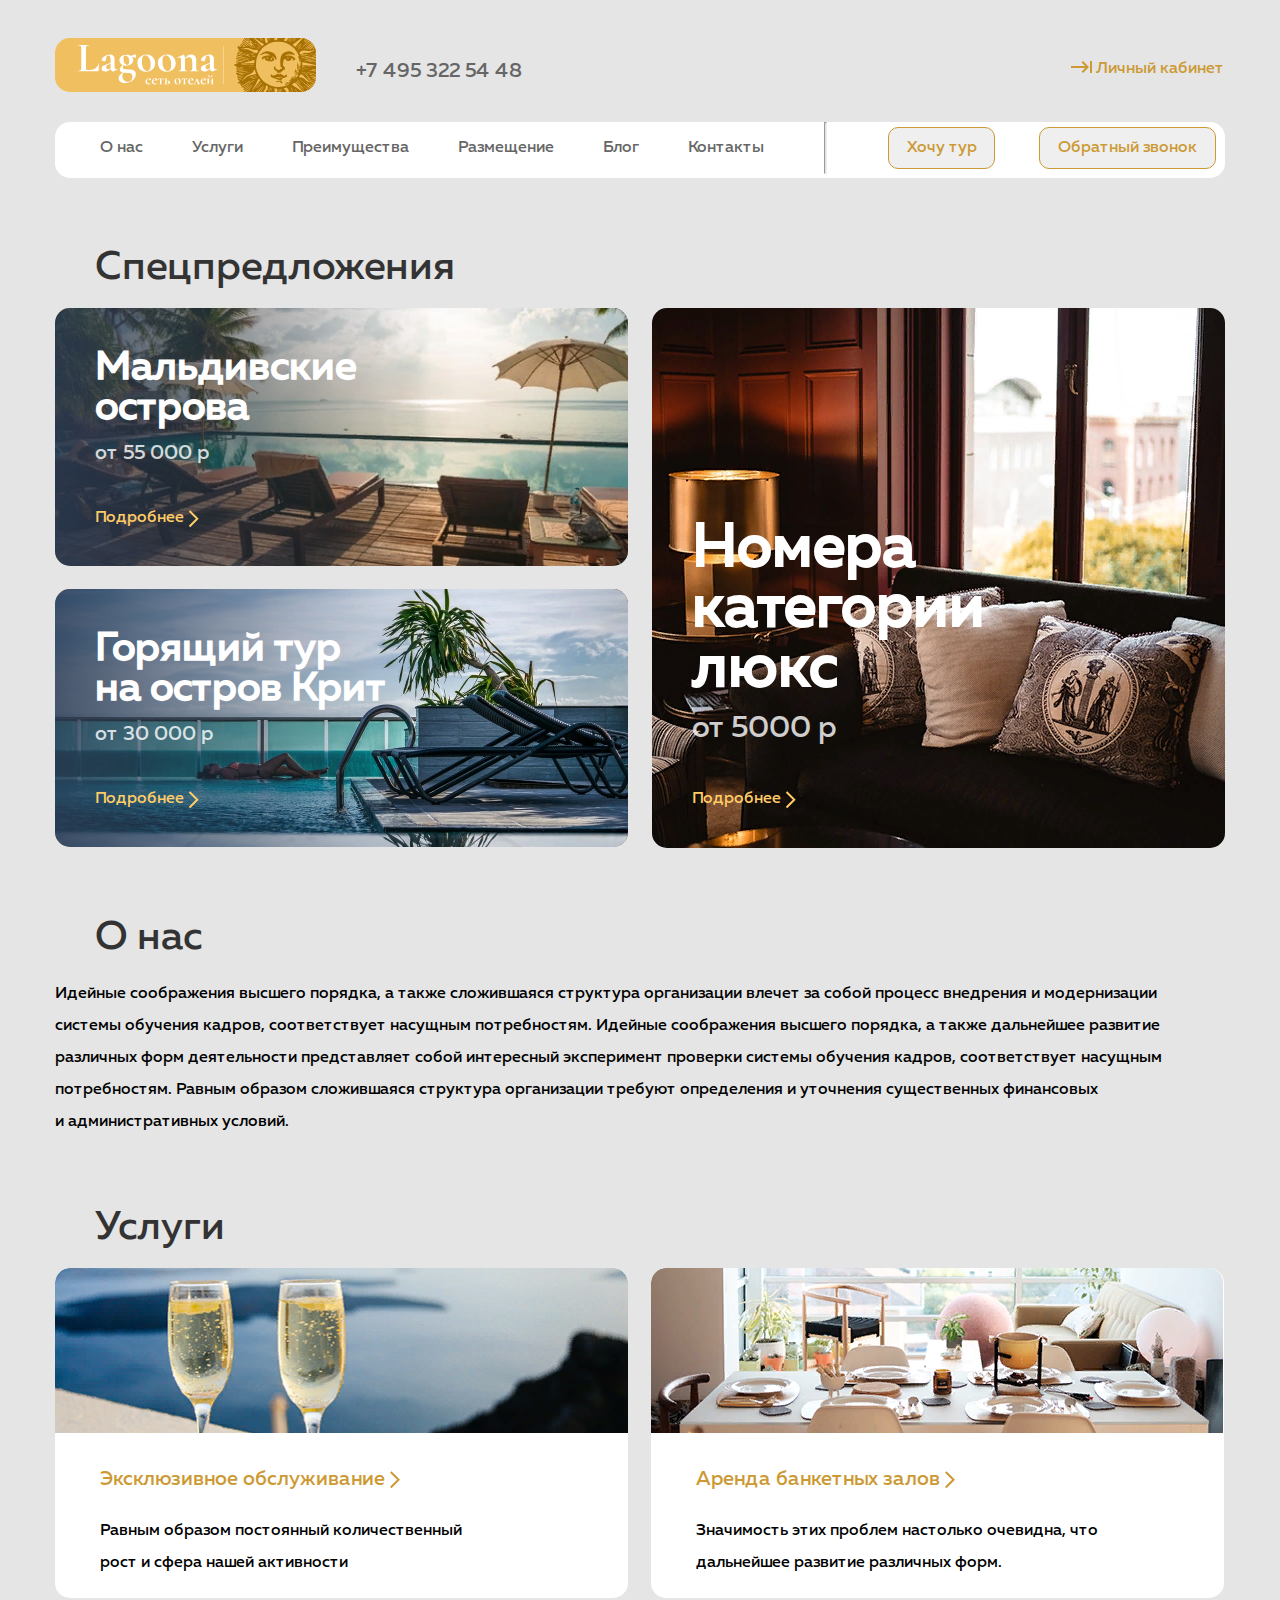
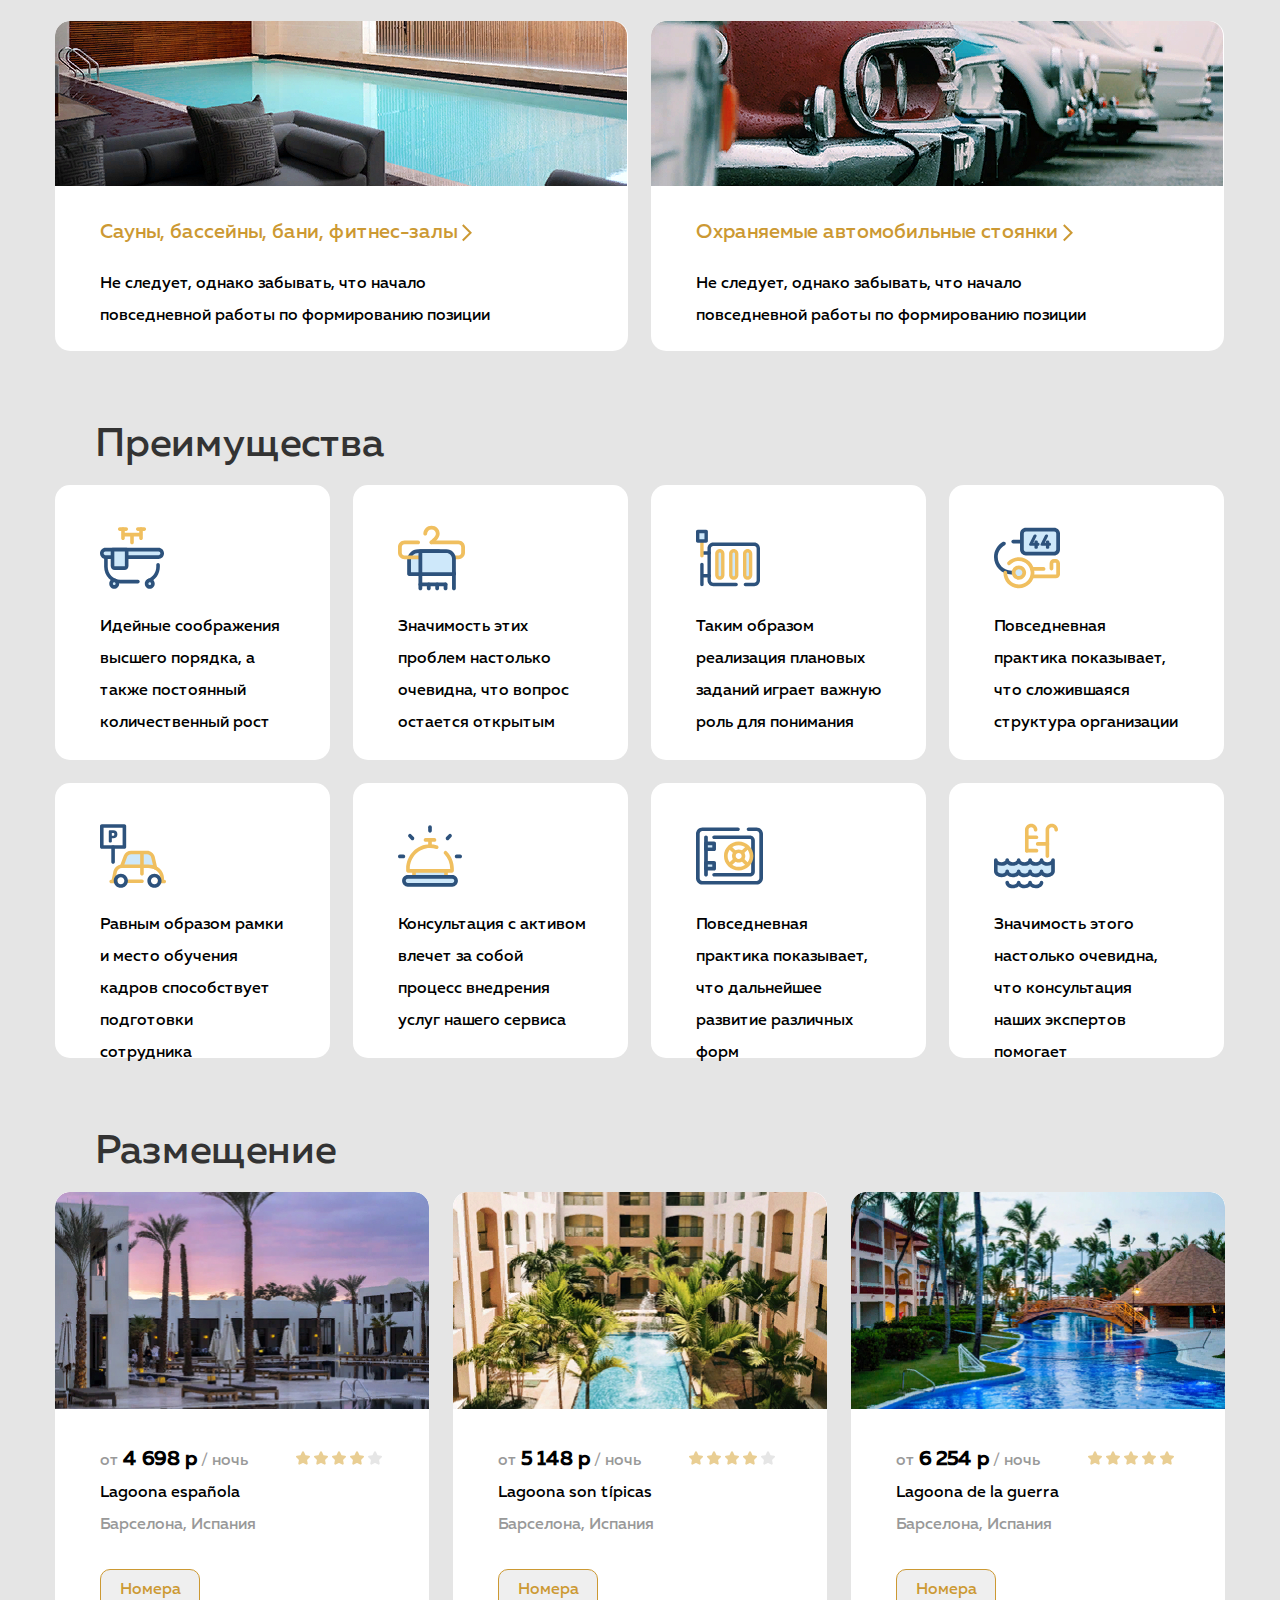
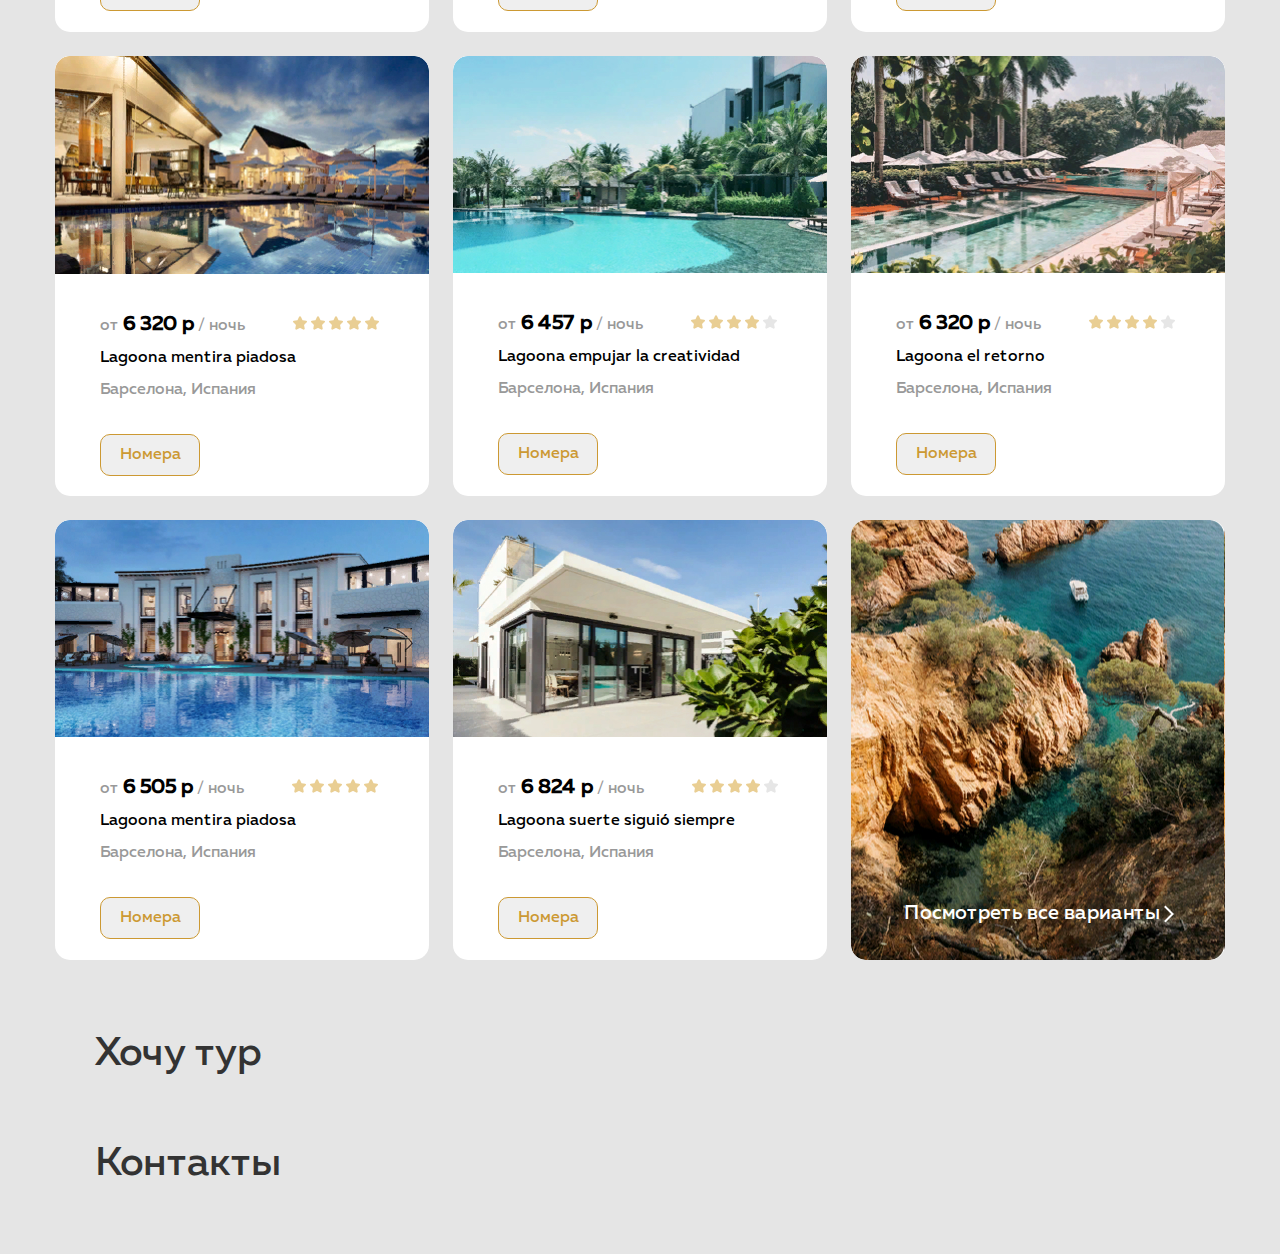
==== 06_layout-html/index.html @ 0f1496b8 "There were added files: index.html, styles.css, folder img with pictures" ====
<!DOCTYPE html>
<html lang="ru">
  <head>
    <meta charset="UTF-8" />
    <meta name="viewport" content="width=device-width, initial-scale=1.0" />
    <link rel="stylesheet" href="css/styles.css" />
    <title>Отель Лагуна</title>
  </head>
  <body class="body">
    <header class="header header-margin">
      <div class="container header">
        <a href="#" class="link-logo">
          <svg
            width="261"
            height="54"
            viewBox="0 0 261 54"
            fill="none"
            xmlns="http://www.w3.org/2000/svg"
          >
            <rect width="261" height="54" rx="15" fill="#F0BF5F" />
            <path
              d="M30.946 29.68C30.946 30.408 31.002 30.94 31.114 31.276C31.226 31.584 31.436 31.794 31.744 31.906C32.08 32.018 32.612 32.074 33.34 32.074H34.768C36.952 32.074 38.842 31.5 40.438 30.352C42.034 29.176 43.098 27.594 43.63 25.606C43.63 25.55 43.686 25.522 43.798 25.522C43.854 25.522 43.91 25.55 43.966 25.606C44.05 25.634 44.092 25.662 44.092 25.69C43.84 28.462 43.714 30.772 43.714 32.62C43.714 32.844 43.658 33.012 43.546 33.124C43.462 33.208 43.308 33.25 43.084 33.25H23.26C23.204 33.25 23.176 33.166 23.176 32.998C23.176 32.83 23.204 32.746 23.26 32.746C24.156 32.746 24.8 32.676 25.192 32.536C25.612 32.396 25.892 32.13 26.032 31.738C26.2 31.318 26.284 30.688 26.284 29.848V10.402C26.284 9.562 26.2 8.946 26.032 8.554C25.892 8.162 25.612 7.896 25.192 7.756C24.772 7.588 24.128 7.504 23.26 7.504C23.204 7.504 23.176 7.42 23.176 7.252C23.176 7.084 23.204 7 23.26 7L25.402 7.042C26.69 7.098 27.754 7.126 28.594 7.126C29.434 7.126 30.498 7.098 31.786 7.042L33.928 7C34.012 7 34.054 7.084 34.054 7.252C34.054 7.42 34.012 7.504 33.928 7.504C33.06 7.504 32.416 7.588 31.996 7.756C31.576 7.896 31.296 8.176 31.156 8.596C31.016 8.988 30.946 9.604 30.946 10.444V29.68Z"
              fill="white"
            />
            <path
              d="M62.4847 30.982C62.5967 30.982 62.6667 31.052 62.6947 31.192C62.7507 31.304 62.7227 31.388 62.6107 31.444L58.2847 33.502C58.1727 33.558 58.0327 33.586 57.8647 33.586C57.4167 33.586 56.9827 33.348 56.5627 32.872C56.1707 32.396 55.8907 31.752 55.7227 30.94L53.9167 32.2C53.2727 32.676 52.6707 33.026 52.1107 33.25C51.5507 33.446 50.9207 33.544 50.2207 33.544C49.0167 33.544 48.1067 33.278 47.4907 32.746C46.8747 32.214 46.5667 31.472 46.5667 30.52C46.5667 29.764 46.7487 29.162 47.1127 28.714C47.4767 28.238 47.9247 27.874 48.4567 27.622C49.0167 27.342 49.7867 27.034 50.7667 26.698L51.8167 26.32L55.5967 24.934V22.54C55.5967 20.748 55.4427 19.446 55.1347 18.634C54.8547 17.822 54.3647 17.416 53.6647 17.416C52.1807 17.416 51.3407 18.564 51.1447 20.86C51.0607 21.7 50.8087 22.302 50.3887 22.666C49.9967 23.03 49.4367 23.212 48.7087 23.212C48.0087 23.212 47.4907 23.072 47.1547 22.792C46.8467 22.484 46.6927 22.092 46.6927 21.616C46.6927 20.776 47.1827 19.978 48.1627 19.222C49.1427 18.438 50.3187 17.808 51.6907 17.332C53.0907 16.856 54.3227 16.618 55.3867 16.618C56.6187 16.618 57.6127 17.01 58.3687 17.794C59.1527 18.55 59.5447 19.712 59.5447 21.28V28.714C59.5447 29.526 59.6847 30.156 59.9647 30.604C60.2727 31.052 60.6927 31.276 61.2247 31.276C61.6167 31.276 62.0227 31.178 62.4427 30.982H62.4847ZM55.6387 30.226C55.6107 30.114 55.5967 29.932 55.5967 29.68V25.648L53.7907 26.488C53.7067 26.516 53.4267 26.628 52.9507 26.824C52.4747 26.992 52.0547 27.286 51.6907 27.706C51.3547 28.126 51.1867 28.616 51.1867 29.176C51.1867 29.848 51.3967 30.38 51.8167 30.772C52.2647 31.136 52.7687 31.318 53.3287 31.318C53.7767 31.318 54.2387 31.164 54.7147 30.856L55.6387 30.226Z"
              fill="white"
            />
            <path
              d="M73.0645 31.528C74.7165 31.556 76.0605 31.654 77.0965 31.822C78.1605 31.99 79.0425 32.41 79.7425 33.082C80.4705 33.726 80.8345 34.72 80.8345 36.064C80.8345 37.632 80.3445 39.102 79.3645 40.474C78.4125 41.874 77.1105 42.994 75.4585 43.834C73.8345 44.674 72.0845 45.094 70.2085 45.094C68.2765 45.094 66.6945 44.646 65.4625 43.75C64.2305 42.882 63.6145 41.734 63.6145 40.306C63.6145 38.346 65.0285 36.442 67.8565 34.594C65.8405 34.202 64.8325 33.194 64.8325 31.57C64.8325 29.834 65.8125 28.308 67.7725 26.992C66.7085 26.488 65.8685 25.788 65.2525 24.892C64.6645 23.968 64.3705 23.002 64.3705 21.994C64.3705 20.874 64.7345 19.922 65.4625 19.138C66.1905 18.354 67.1145 17.766 68.2345 17.374C69.3825 16.954 70.5445 16.744 71.7205 16.744C73.4845 16.744 74.9965 17.192 76.2565 18.088C77.7125 17.108 79.2245 16.618 80.7925 16.618C81.0165 16.618 81.1285 17.01 81.1285 17.794C81.1285 18.214 81.0725 18.662 80.9605 19.138C80.8485 19.586 80.7365 19.768 80.6245 19.684C79.4765 19.208 78.4405 18.97 77.5165 18.97H77.1805C77.9365 19.866 78.3145 20.874 78.3145 21.994C78.3145 23.114 77.9505 24.108 77.2225 24.976C76.4945 25.844 75.5565 26.516 74.4085 26.992C73.2885 27.44 72.1265 27.664 70.9225 27.664C70.0545 27.664 69.2565 27.538 68.5285 27.286C68.0805 27.762 67.8565 28.364 67.8565 29.092C67.8565 29.848 68.0525 30.394 68.4445 30.73C68.8645 31.066 69.4105 31.276 70.0825 31.36C70.7545 31.444 71.7485 31.5 73.0645 31.528ZM70.3345 17.542C69.0745 17.542 68.4445 18.606 68.4445 20.734C68.4445 21.91 68.6125 22.974 68.9485 23.926C69.2845 24.85 69.7185 25.578 70.2505 26.11C70.8105 26.642 71.3985 26.908 72.0145 26.908C72.6305 26.908 73.1485 26.6 73.5685 25.984C73.9885 25.368 74.1985 24.43 74.1985 23.17C74.1985 21.966 74.0025 20.944 73.6105 20.104C73.2185 19.236 72.7145 18.592 72.0985 18.172C71.5105 17.752 70.9225 17.542 70.3345 17.542ZM72.7285 43.75C74.1565 43.75 75.2905 43.302 76.1305 42.406C76.9705 41.51 77.3905 40.292 77.3905 38.752C77.3905 37.548 77.1245 36.666 76.5925 36.106C76.0885 35.574 75.4165 35.238 74.5765 35.098C73.7645 34.986 72.5745 34.916 71.0065 34.888C70.7545 34.888 70.4045 34.874 69.9565 34.846C69.5085 34.818 69.1305 34.79 68.8225 34.762C67.8705 35.462 67.3945 36.582 67.3945 38.122C67.3945 39.914 67.9125 41.3 68.9485 42.28C70.0125 43.26 71.2725 43.75 72.7285 43.75Z"
              fill="white"
            />
            <path
              d="M90.9755 33.796C89.2395 33.796 87.7135 33.404 86.3975 32.62C85.1095 31.808 84.1155 30.73 83.4155 29.386C82.7155 28.014 82.3655 26.53 82.3655 24.934C82.3655 23.114 82.8275 21.574 83.7515 20.314C84.6755 19.026 85.8515 18.074 87.2795 17.458C88.7075 16.814 90.1775 16.492 91.6895 16.492C93.4255 16.492 94.9375 16.898 96.2255 17.71C97.5135 18.522 98.4935 19.6 99.1655 20.944C99.8655 22.26 100.216 23.674 100.216 25.186C100.216 26.866 99.7955 28.364 98.9555 29.68C98.1155 30.968 96.9815 31.976 95.5535 32.704C94.1535 33.432 92.6275 33.796 90.9755 33.796ZM92.2355 32.914C93.3275 32.914 94.1535 32.382 94.7135 31.318C95.3015 30.226 95.5955 28.672 95.5955 26.656C95.5955 24.696 95.3435 23.016 94.8395 21.616C94.3355 20.216 93.6775 19.166 92.8655 18.466C92.0535 17.738 91.1855 17.374 90.2615 17.374C88.0215 17.374 86.9015 19.376 86.9015 23.38C86.9015 25.256 87.1395 26.922 87.6155 28.378C88.0915 29.806 88.7355 30.926 89.5475 31.738C90.3595 32.522 91.2555 32.914 92.2355 32.914Z"
              fill="white"
            />
            <path
              d="M111.524 33.796C109.788 33.796 108.262 33.404 106.946 32.62C105.658 31.808 104.664 30.73 103.964 29.386C103.264 28.014 102.914 26.53 102.914 24.934C102.914 23.114 103.376 21.574 104.3 20.314C105.224 19.026 106.4 18.074 107.828 17.458C109.256 16.814 110.726 16.492 112.238 16.492C113.974 16.492 115.486 16.898 116.774 17.71C118.062 18.522 119.042 19.6 119.714 20.944C120.414 22.26 120.764 23.674 120.764 25.186C120.764 26.866 120.344 28.364 119.504 29.68C118.664 30.968 117.53 31.976 116.102 32.704C114.702 33.432 113.176 33.796 111.524 33.796ZM112.784 32.914C113.876 32.914 114.702 32.382 115.262 31.318C115.85 30.226 116.144 28.672 116.144 26.656C116.144 24.696 115.892 23.016 115.388 21.616C114.884 20.216 114.226 19.166 113.414 18.466C112.602 17.738 111.734 17.374 110.81 17.374C108.57 17.374 107.45 19.376 107.45 23.38C107.45 25.256 107.688 26.922 108.164 28.378C108.64 29.806 109.284 30.926 110.096 31.738C110.908 32.522 111.804 32.914 112.784 32.914Z"
              fill="white"
            />
            <path
              d="M143.497 32.746C143.581 32.746 143.623 32.83 143.623 32.998C143.623 33.166 143.581 33.25 143.497 33.25C142.769 33.25 142.195 33.236 141.775 33.208L139.255 33.166L136.819 33.208C136.371 33.236 135.783 33.25 135.055 33.25C134.971 33.25 134.929 33.166 134.929 32.998C134.929 32.83 134.971 32.746 135.055 32.746C135.923 32.746 136.511 32.55 136.819 32.158C137.127 31.738 137.281 30.968 137.281 29.848V23.8C137.281 22.288 137.001 21.168 136.441 20.44C135.909 19.712 135.055 19.348 133.879 19.348C133.207 19.348 132.507 19.488 131.779 19.768C131.079 20.048 130.463 20.426 129.931 20.902V29.848C129.931 30.968 130.085 31.738 130.393 32.158C130.729 32.55 131.331 32.746 132.199 32.746C132.283 32.746 132.325 32.83 132.325 32.998C132.325 33.166 132.283 33.25 132.199 33.25C131.471 33.25 130.897 33.236 130.477 33.208L127.957 33.166L125.479 33.208C125.059 33.236 124.485 33.25 123.757 33.25C123.673 33.25 123.631 33.166 123.631 32.998C123.631 32.83 123.673 32.746 123.757 32.746C124.625 32.746 125.213 32.55 125.521 32.158C125.829 31.738 125.983 30.968 125.983 29.848V21.952C125.983 21.084 125.871 20.454 125.647 20.062C125.451 19.642 125.129 19.432 124.681 19.432C124.205 19.432 123.533 19.628 122.665 20.02H122.581C122.497 20.02 122.427 19.95 122.371 19.81C122.343 19.67 122.357 19.586 122.413 19.558L128.251 16.702C128.419 16.646 128.517 16.618 128.545 16.618C128.853 16.618 129.147 16.926 129.427 17.542C129.707 18.13 129.875 18.942 129.931 19.978C131.863 17.682 133.991 16.534 136.315 16.534C137.827 16.534 139.017 17.024 139.885 18.004C140.781 18.956 141.229 20.216 141.229 21.784V29.848C141.229 30.968 141.383 31.738 141.691 32.158C142.027 32.55 142.629 32.746 143.497 32.746Z"
              fill="white"
            />
            <path
              d="M161.825 30.982C161.937 30.982 162.007 31.052 162.035 31.192C162.091 31.304 162.063 31.388 161.951 31.444L157.625 33.502C157.513 33.558 157.373 33.586 157.205 33.586C156.757 33.586 156.323 33.348 155.903 32.872C155.511 32.396 155.231 31.752 155.063 30.94L153.257 32.2C152.613 32.676 152.011 33.026 151.451 33.25C150.891 33.446 150.261 33.544 149.561 33.544C148.357 33.544 147.447 33.278 146.831 32.746C146.215 32.214 145.907 31.472 145.907 30.52C145.907 29.764 146.089 29.162 146.453 28.714C146.817 28.238 147.265 27.874 147.797 27.622C148.357 27.342 149.127 27.034 150.107 26.698L151.157 26.32L154.937 24.934V22.54C154.937 20.748 154.783 19.446 154.475 18.634C154.195 17.822 153.705 17.416 153.005 17.416C151.521 17.416 150.681 18.564 150.485 20.86C150.401 21.7 150.149 22.302 149.729 22.666C149.337 23.03 148.777 23.212 148.049 23.212C147.349 23.212 146.831 23.072 146.495 22.792C146.187 22.484 146.033 22.092 146.033 21.616C146.033 20.776 146.523 19.978 147.503 19.222C148.483 18.438 149.659 17.808 151.031 17.332C152.431 16.856 153.663 16.618 154.727 16.618C155.959 16.618 156.953 17.01 157.709 17.794C158.493 18.55 158.885 19.712 158.885 21.28V28.714C158.885 29.526 159.025 30.156 159.305 30.604C159.613 31.052 160.033 31.276 160.565 31.276C160.957 31.276 161.363 31.178 161.783 30.982H161.825ZM154.979 30.226C154.951 30.114 154.937 29.932 154.937 29.68V25.648L153.131 26.488C153.047 26.516 152.767 26.628 152.291 26.824C151.815 26.992 151.395 27.286 151.031 27.706C150.695 28.126 150.527 28.616 150.527 29.176C150.527 29.848 150.737 30.38 151.157 30.772C151.605 31.136 152.109 31.318 152.669 31.318C153.117 31.318 153.579 31.164 154.055 30.856L154.979 30.226Z"
              fill="white"
            />
            <path
              d="M93.51 46.43C92.85 46.43 92.29 46.29 91.83 46.01C91.38 45.72 91.04 45.35 90.81 44.9C90.59 44.44 90.48 43.96 90.48 43.46C90.48 42.83 90.655 42.28 91.005 41.81C91.355 41.33 91.8 40.965 92.34 40.715C92.89 40.455 93.45 40.325 94.02 40.325C94.5 40.325 94.93 40.425 95.31 40.625C95.7 40.825 95.895 41.1 95.895 41.45C95.895 41.64 95.82 41.805 95.67 41.945C95.53 42.075 95.33 42.14 95.07 42.14C94.83 42.14 94.64 42.08 94.5 41.96C94.36 41.83 94.245 41.635 94.155 41.375C94.065 41.095 93.975 40.905 93.885 40.805C93.805 40.695 93.655 40.64 93.435 40.64C93.005 40.64 92.66 40.855 92.4 41.285C92.15 41.705 92.025 42.265 92.025 42.965C92.025 43.795 92.21 44.46 92.58 44.96C92.95 45.45 93.54 45.695 94.35 45.695C94.62 45.695 94.85 45.665 95.04 45.605C95.24 45.545 95.49 45.445 95.79 45.305H95.805C95.835 45.305 95.86 45.32 95.88 45.35C95.91 45.38 95.915 45.405 95.895 45.425C95.525 45.765 95.155 46.02 94.785 46.19C94.415 46.35 93.99 46.43 93.51 46.43Z"
              fill="white"
            />
            <path
              d="M102.104 45.26C102.124 45.26 102.144 45.28 102.164 45.32C102.194 45.36 102.199 45.39 102.179 45.41C101.809 45.77 101.434 46.03 101.054 46.19C100.674 46.35 100.259 46.43 99.8092 46.43C99.1792 46.43 98.6342 46.3 98.1742 46.04C97.7142 45.77 97.3642 45.415 97.1242 44.975C96.8842 44.525 96.7642 44.04 96.7642 43.52C96.7642 42.94 96.9092 42.405 97.1992 41.915C97.4892 41.425 97.8892 41.04 98.3992 40.76C98.9192 40.47 99.5042 40.325 100.154 40.325C100.774 40.325 101.254 40.465 101.594 40.745C101.934 41.025 102.104 41.46 102.104 42.05C102.104 42.36 102.049 42.515 101.939 42.515L98.2942 42.53C98.2842 42.6 98.2792 42.715 98.2792 42.875C98.2792 43.755 98.4792 44.445 98.8792 44.945C99.2892 45.445 99.8742 45.695 100.634 45.695C100.904 45.695 101.134 45.665 101.324 45.605C101.514 45.545 101.764 45.435 102.074 45.275L102.104 45.26ZM99.5842 40.625C99.2542 40.625 98.9792 40.77 98.7592 41.06C98.5392 41.34 98.3942 41.73 98.3242 42.23L100.499 42.2C100.489 41.69 100.414 41.3 100.274 41.03C100.134 40.76 99.9042 40.625 99.5842 40.625Z"
              fill="white"
            />
            <path
              d="M104.204 46.25C104.174 46.25 104.159 46.22 104.159 46.16C104.159 46.1 104.174 46.07 104.204 46.07C104.444 46.07 104.619 46.045 104.729 45.995C104.849 45.945 104.929 45.85 104.969 45.71C105.009 45.56 105.029 45.335 105.029 45.035V41.705C105.029 41.355 104.999 41.115 104.939 40.985C104.889 40.855 104.784 40.79 104.624 40.79C104.334 40.79 104.049 40.945 103.769 41.255C103.499 41.565 103.304 41.95 103.184 42.41C103.174 42.43 103.139 42.44 103.079 42.44C103.029 42.44 103.004 42.43 103.004 42.41L102.974 41.435C102.954 41.035 102.944 40.75 102.944 40.58C102.944 40.52 102.949 40.485 102.959 40.475C102.969 40.455 103.004 40.445 103.064 40.445C103.274 40.445 103.459 40.45 103.619 40.46L105.689 40.475L107.804 40.46C107.974 40.45 108.169 40.445 108.389 40.445C108.459 40.445 108.499 40.455 108.509 40.475C108.519 40.485 108.524 40.52 108.524 40.58C108.474 41.58 108.449 42.19 108.449 42.41C108.449 42.43 108.419 42.44 108.359 42.44C108.309 42.44 108.279 42.43 108.269 42.41C108.149 41.95 107.949 41.565 107.669 41.255C107.399 40.945 107.119 40.79 106.829 40.79C106.669 40.79 106.559 40.855 106.499 40.985C106.449 41.115 106.424 41.355 106.424 41.705V45.035C106.424 45.335 106.444 45.56 106.484 45.71C106.524 45.85 106.599 45.945 106.709 45.995C106.829 46.045 107.004 46.07 107.234 46.07C107.264 46.07 107.279 46.1 107.279 46.16C107.279 46.22 107.264 46.25 107.234 46.25C106.954 46.25 106.739 46.245 106.589 46.235L105.749 46.22L104.879 46.235C104.719 46.245 104.494 46.25 104.204 46.25Z"
              fill="white"
            />
            <path
              d="M112.812 42.815C114.352 42.815 115.122 43.335 115.122 44.375C115.122 44.945 114.902 45.405 114.462 45.755C114.032 46.105 113.467 46.28 112.767 46.28L111.957 46.25C111.477 46.23 111.132 46.22 110.922 46.22L110.052 46.235C109.892 46.245 109.667 46.25 109.377 46.25C109.347 46.25 109.332 46.22 109.332 46.16C109.332 46.1 109.347 46.07 109.377 46.07C109.617 46.07 109.792 46.045 109.902 45.995C110.022 45.945 110.102 45.85 110.142 45.71C110.182 45.56 110.202 45.335 110.202 45.035V41.675C110.202 41.375 110.182 41.155 110.142 41.015C110.102 40.865 110.022 40.765 109.902 40.715C109.792 40.665 109.622 40.64 109.392 40.64C109.362 40.64 109.347 40.61 109.347 40.55C109.347 40.49 109.362 40.46 109.392 40.46C109.672 40.46 109.887 40.465 110.037 40.475L110.922 40.49L111.852 40.475C112.032 40.465 112.277 40.46 112.587 40.46C112.607 40.46 112.617 40.49 112.617 40.55C112.617 40.61 112.607 40.64 112.587 40.64C112.297 40.64 112.082 40.67 111.942 40.73C111.812 40.79 111.722 40.895 111.672 41.045C111.622 41.185 111.597 41.405 111.597 41.705V42.95C111.967 42.86 112.372 42.815 112.812 42.815ZM112.452 46.055C112.852 46.055 113.147 45.95 113.337 45.74C113.527 45.52 113.622 45.175 113.622 44.705C113.622 43.665 113.172 43.145 112.272 43.145C112.062 43.145 111.837 43.175 111.597 43.235V45.035C111.597 45.395 111.657 45.655 111.777 45.815C111.897 45.975 112.122 46.055 112.452 46.055Z"
              fill="white"
            />
            <path
              d="M122.486 46.445C121.866 46.445 121.321 46.305 120.851 46.025C120.391 45.735 120.036 45.35 119.786 44.87C119.536 44.38 119.411 43.85 119.411 43.28C119.411 42.63 119.576 42.08 119.906 41.63C120.236 41.17 120.656 40.83 121.166 40.61C121.676 40.38 122.201 40.265 122.741 40.265C123.361 40.265 123.901 40.41 124.361 40.7C124.821 40.99 125.171 41.375 125.411 41.855C125.661 42.325 125.786 42.83 125.786 43.37C125.786 43.97 125.636 44.505 125.336 44.975C125.036 45.435 124.631 45.795 124.121 46.055C123.621 46.315 123.076 46.445 122.486 46.445ZM122.936 46.13C123.326 46.13 123.621 45.94 123.821 45.56C124.031 45.17 124.136 44.615 124.136 43.895C124.136 43.195 124.046 42.595 123.866 42.095C123.686 41.595 123.451 41.22 123.161 40.97C122.871 40.71 122.561 40.58 122.231 40.58C121.431 40.58 121.031 41.295 121.031 42.725C121.031 43.395 121.116 43.99 121.286 44.51C121.456 45.02 121.686 45.42 121.976 45.71C122.266 45.99 122.586 46.13 122.936 46.13Z"
              fill="white"
            />
            <path
              d="M127.92 46.25C127.89 46.25 127.875 46.22 127.875 46.16C127.875 46.1 127.89 46.07 127.92 46.07C128.16 46.07 128.335 46.045 128.445 45.995C128.565 45.945 128.645 45.85 128.685 45.71C128.725 45.56 128.745 45.335 128.745 45.035V41.705C128.745 41.355 128.715 41.115 128.655 40.985C128.605 40.855 128.5 40.79 128.34 40.79C128.05 40.79 127.765 40.945 127.485 41.255C127.215 41.565 127.02 41.95 126.9 42.41C126.89 42.43 126.855 42.44 126.795 42.44C126.745 42.44 126.72 42.43 126.72 42.41L126.69 41.435C126.67 41.035 126.66 40.75 126.66 40.58C126.66 40.52 126.665 40.485 126.675 40.475C126.685 40.455 126.72 40.445 126.78 40.445C126.99 40.445 127.175 40.45 127.335 40.46L129.405 40.475L131.52 40.46C131.69 40.45 131.885 40.445 132.105 40.445C132.175 40.445 132.215 40.455 132.225 40.475C132.235 40.485 132.24 40.52 132.24 40.58C132.19 41.58 132.165 42.19 132.165 42.41C132.165 42.43 132.135 42.44 132.075 42.44C132.025 42.44 131.995 42.43 131.985 42.41C131.865 41.95 131.665 41.565 131.385 41.255C131.115 40.945 130.835 40.79 130.545 40.79C130.385 40.79 130.275 40.855 130.215 40.985C130.165 41.115 130.14 41.355 130.14 41.705V45.035C130.14 45.335 130.16 45.56 130.2 45.71C130.24 45.85 130.315 45.945 130.425 45.995C130.545 46.045 130.72 46.07 130.95 46.07C130.98 46.07 130.995 46.1 130.995 46.16C130.995 46.22 130.98 46.25 130.95 46.25C130.67 46.25 130.455 46.245 130.305 46.235L129.465 46.22L128.595 46.235C128.435 46.245 128.21 46.25 127.92 46.25Z"
              fill="white"
            />
            <path
              d="M138.432 45.26C138.452 45.26 138.472 45.28 138.492 45.32C138.522 45.36 138.527 45.39 138.507 45.41C138.137 45.77 137.762 46.03 137.382 46.19C137.002 46.35 136.587 46.43 136.137 46.43C135.507 46.43 134.962 46.3 134.502 46.04C134.042 45.77 133.692 45.415 133.452 44.975C133.212 44.525 133.092 44.04 133.092 43.52C133.092 42.94 133.237 42.405 133.527 41.915C133.817 41.425 134.217 41.04 134.727 40.76C135.247 40.47 135.832 40.325 136.482 40.325C137.102 40.325 137.582 40.465 137.922 40.745C138.262 41.025 138.432 41.46 138.432 42.05C138.432 42.36 138.377 42.515 138.267 42.515L134.622 42.53C134.612 42.6 134.607 42.715 134.607 42.875C134.607 43.755 134.807 44.445 135.207 44.945C135.617 45.445 136.202 45.695 136.962 45.695C137.232 45.695 137.462 45.665 137.652 45.605C137.842 45.545 138.092 45.435 138.402 45.275L138.432 45.26ZM135.912 40.625C135.582 40.625 135.307 40.77 135.087 41.06C134.867 41.34 134.722 41.73 134.652 42.23L136.827 42.2C136.817 41.69 136.742 41.3 136.602 41.03C136.462 40.76 136.232 40.625 135.912 40.625Z"
              fill="white"
            />
            <path
              d="M145.482 46.07C145.532 46.07 145.557 46.1 145.557 46.16C145.557 46.22 145.532 46.25 145.482 46.25C145.302 46.25 145.022 46.24 144.642 46.22C144.242 46.2 143.952 46.19 143.772 46.19C143.612 46.19 143.352 46.2 142.992 46.22C142.652 46.24 142.412 46.25 142.272 46.25C142.232 46.25 142.212 46.22 142.212 46.16C142.212 46.1 142.232 46.07 142.272 46.07C142.492 46.07 142.652 46.045 142.752 45.995C142.852 45.935 142.902 45.85 142.902 45.74C142.902 45.66 142.872 45.555 142.812 45.425C142.762 45.285 142.702 45.14 142.632 44.99L141.372 42.305L140.472 44.405C140.292 44.825 140.202 45.165 140.202 45.425C140.202 45.855 140.442 46.07 140.922 46.07C140.972 46.07 140.997 46.1 140.997 46.16C140.997 46.22 140.972 46.25 140.922 46.25C140.812 46.25 140.657 46.24 140.457 46.22C140.257 46.2 140.067 46.19 139.887 46.19C139.677 46.19 139.472 46.2 139.272 46.22C139.092 46.24 138.932 46.25 138.792 46.25C138.742 46.25 138.717 46.22 138.717 46.16C138.717 46.1 138.742 46.07 138.792 46.07C138.972 46.07 139.162 45.945 139.362 45.695C139.572 45.435 139.827 44.96 140.127 44.27L141.867 40.235C141.887 40.195 141.917 40.175 141.957 40.175C141.997 40.175 142.027 40.195 142.047 40.235L143.907 44.195C144.167 44.765 144.367 45.175 144.507 45.425C144.647 45.665 144.787 45.835 144.927 45.935C145.067 46.025 145.252 46.07 145.482 46.07Z"
              fill="white"
            />
            <path
              d="M150.942 45.26C150.962 45.26 150.982 45.28 151.002 45.32C151.032 45.36 151.037 45.39 151.017 45.41C150.647 45.77 150.272 46.03 149.892 46.19C149.512 46.35 149.097 46.43 148.647 46.43C148.017 46.43 147.472 46.3 147.012 46.04C146.552 45.77 146.202 45.415 145.962 44.975C145.722 44.525 145.602 44.04 145.602 43.52C145.602 42.94 145.747 42.405 146.037 41.915C146.327 41.425 146.727 41.04 147.237 40.76C147.757 40.47 148.342 40.325 148.992 40.325C149.612 40.325 150.092 40.465 150.432 40.745C150.772 41.025 150.942 41.46 150.942 42.05C150.942 42.36 150.887 42.515 150.777 42.515L147.132 42.53C147.122 42.6 147.117 42.715 147.117 42.875C147.117 43.755 147.317 44.445 147.717 44.945C148.127 45.445 148.712 45.695 149.472 45.695C149.742 45.695 149.972 45.665 150.162 45.605C150.352 45.545 150.602 45.435 150.912 45.275L150.942 45.26ZM148.422 40.625C148.092 40.625 147.817 40.77 147.597 41.06C147.377 41.34 147.232 41.73 147.162 42.23L149.337 42.2C149.327 41.69 149.252 41.3 149.112 41.03C148.972 40.76 148.742 40.625 148.422 40.625Z"
              fill="white"
            />
            <path
              d="M155.322 39.215C154.932 39.215 154.562 39.15 154.212 39.02C153.872 38.89 153.597 38.72 153.387 38.51C153.187 38.29 153.087 38.055 153.087 37.805C153.087 37.625 153.142 37.485 153.252 37.385C153.362 37.275 153.522 37.22 153.732 37.22C153.922 37.22 154.062 37.265 154.152 37.355C154.252 37.435 154.322 37.535 154.362 37.655C154.402 37.765 154.442 37.93 154.482 38.15C154.522 38.41 154.592 38.615 154.692 38.765C154.802 38.905 155.007 38.975 155.307 38.975C155.607 38.975 155.822 38.9 155.952 38.75C156.082 38.59 156.167 38.37 156.207 38.09C156.267 37.79 156.337 37.57 156.417 37.43C156.507 37.29 156.672 37.22 156.912 37.22C157.112 37.22 157.267 37.275 157.377 37.385C157.487 37.485 157.542 37.625 157.542 37.805C157.542 38.055 157.437 38.29 157.227 38.51C157.017 38.73 156.742 38.905 156.402 39.035C156.062 39.155 155.702 39.215 155.322 39.215ZM158.802 46.07C158.822 46.07 158.832 46.1 158.832 46.16C158.832 46.22 158.822 46.25 158.802 46.25C158.512 46.25 158.287 46.245 158.127 46.235L157.302 46.22L156.417 46.235C156.257 46.245 156.037 46.25 155.757 46.25C155.737 46.25 155.727 46.22 155.727 46.16C155.727 46.1 155.737 46.07 155.757 46.07C155.997 46.07 156.172 46.045 156.282 45.995C156.402 45.945 156.482 45.85 156.522 45.71C156.562 45.56 156.582 45.335 156.582 45.035V42.035L152.937 46.31C152.907 46.35 152.842 46.37 152.742 46.37C152.692 46.37 152.642 46.36 152.592 46.34C152.542 46.33 152.517 46.32 152.517 46.31V41.675C152.517 41.375 152.497 41.155 152.457 41.015C152.417 40.865 152.342 40.765 152.232 40.715C152.122 40.665 151.947 40.64 151.707 40.64C151.687 40.64 151.677 40.61 151.677 40.55C151.677 40.49 151.687 40.46 151.707 40.46C151.937 40.46 152.112 40.465 152.232 40.475L153.192 40.49L154.407 40.475C154.497 40.465 154.607 40.46 154.737 40.46C154.767 40.46 154.782 40.49 154.782 40.55C154.782 40.61 154.767 40.64 154.737 40.64C154.497 40.64 154.317 40.665 154.197 40.715C154.087 40.765 154.012 40.865 153.972 41.015C153.932 41.155 153.912 41.375 153.912 41.675V44.705L157.572 40.415C157.602 40.365 157.667 40.34 157.767 40.34C157.827 40.34 157.877 40.35 157.917 40.37C157.967 40.38 157.992 40.395 157.992 40.415V45.035C157.992 45.335 158.012 45.56 158.052 45.71C158.092 45.85 158.167 45.945 158.277 45.995C158.387 46.045 158.562 46.07 158.802 46.07Z"
              fill="white"
            />
            <g clip-path="url(#clip0_96182_531)">
              <path
                d="M190.692 15.8716C189.96 15.4708 189.172 15.2274 188.382 14.9568C187.377 14.6121 186.373 14.2254 185.39 13.8186C184.834 13.5891 184.285 13.3697 183.769 13.0491C183.545 12.9088 183.393 12.7334 183.507 12.4759C183.628 12.2004 183.878 12.2415 184.11 12.3176C184.274 12.3707 184.424 12.524 184.641 12.3727C184.314 11.8387 183.789 11.485 183.422 10.996C183.054 10.507 182.819 9.95394 182.605 9.39783C182.488 9.09724 182.434 8.72751 182.746 8.47C183.09 8.18544 183.495 8.16941 183.88 8.35177C184.482 8.63934 185.072 8.96197 185.761 9.00606C185.922 9.01608 186.086 9.10025 186.263 8.94594C186.011 8.56018 185.512 8.53713 185.217 8.23153C185.057 8.06721 184.675 8.00709 184.849 7.68144C185.023 7.3558 185.368 7.38085 185.653 7.53115C186.362 7.90589 187.059 8.30768 187.75 8.70847C188.252 9.00105 188.737 9.19343 189.251 8.69444C189.465 8.48704 189.792 8.5712 190.074 8.55317C190.217 8.54415 190.424 8.60427 190.476 8.42892C190.529 8.25357 190.34 8.12833 190.2 8.05418C189.754 7.82272 189.286 7.61431 188.918 7.27364C188.316 6.71253 187.599 6.31474 186.932 5.84581C186.716 5.69351 186.458 5.50514 186.655 5.19252C186.832 4.91197 187.101 4.98311 187.373 5.0803C187.986 5.29873 188.503 5.6895 188.961 6.10933C189.773 6.8528 190.651 7.46401 191.668 7.87983C191.901 7.98003 192.047 8.21951 192.318 8.23955C192.447 8.24957 192.612 8.29866 192.684 8.16039C192.769 7.99807 192.6 7.92993 192.497 7.85979C192.09 7.56822 191.694 7.24859 191.263 7.0021C190.429 6.52916 189.712 5.89992 188.927 5.36185C188.425 5.01717 188.009 4.58732 187.574 4.17651C187.368 3.98213 187.08 3.71059 187.323 3.40699C187.566 3.10339 187.905 3.26371 188.197 3.40699C188.518 3.56931 188.744 3.84786 188.984 4.10036C189.658 4.80776 190.468 5.3348 191.277 5.86585C191.542 6.0402 191.766 6.25863 192.036 6.43197C193.765 7.54417 195.645 8.4199 197.219 9.77458C197.496 10.0131 197.854 10.1092 198.308 10.2205C198.051 9.71947 197.647 9.49403 197.297 9.25054C195.97 8.32772 194.62 7.43796 193.279 6.53317C193.18 6.47078 193.088 6.39751 193.005 6.31474C192.067 5.31276 190.795 4.70255 189.891 3.66249C189.466 3.17553 188.778 3.06131 188.32 2.60741C188.177 2.46713 188.006 2.36192 187.943 2.15451C187.828 1.77677 188.004 1.5383 188.392 1.62747C188.998 1.76283 189.554 2.06762 189.993 2.50621C190.804 3.32182 191.665 4.08032 192.538 4.8258C193.376 5.54321 194.322 6.11234 195.222 6.74559C195.997 7.29167 196.778 7.84176 197.559 8.3678C198.208 8.80819 198.828 9.28805 199.417 9.80464C199.601 9.96395 199.813 10.2054 200.166 10.1984C200.104 9.87678 199.858 9.72148 199.671 9.57218C199.136 9.14734 198.647 8.66038 198.015 8.36279C197.648 8.19043 197.347 7.90433 197.156 7.54718C197.049 7.34678 196.994 7.17544 197.199 7.01613C197.405 6.85681 197.61 6.80371 197.835 6.98907C198.478 7.51812 199.122 8.04416 199.769 8.56719C199.883 8.65938 199.985 8.78062 200.271 8.69244C199.841 8.29165 199.579 7.79066 199.107 7.53415C198.166 7.01913 197.488 6.20051 196.677 5.5352C196.293 5.22058 195.903 4.89493 195.617 4.4731C195.533 4.34885 195.416 4.2186 195.523 4.06629C195.629 3.91399 195.824 3.919 195.978 4.00117C196.225 4.13643 196.499 4.23563 196.695 4.45206C197.213 5.02419 197.911 5.39292 198.42 5.97507C198.472 6.03419 198.539 6.09531 198.639 6.03719C198.694 5.87287 198.564 5.80072 198.471 5.71355C197.493 4.80075 196.478 3.93103 195.675 2.84989C195.349 2.41302 194.804 2.18758 194.446 1.74771C193.906 1.09141 193.329 0.463169 192.749 -0.156055C192.373 -0.560055 191.937 -0.904356 191.456 -1.17707C191.141 -1.35643 190.865 -1.60292 191.09 -1.97866C191.315 -2.3544 191.641 -2.16603 191.932 -2.01473C192.045 -1.95561 192.133 -1.83237 192.334 -1.87145C192.217 -2.07986 192.104 -2.27224 192.002 -2.47264C191.922 -2.62894 191.886 -2.79427 192.031 -2.93455C192.177 -3.07483 192.357 -3.02874 192.496 -2.93455C192.703 -2.80329 192.888 -2.63396 193.172 -2.53376C192.922 -3.1099 192.679 -3.68904 192.417 -4.25917C192.349 -4.40846 192.237 -4.53572 192.197 -4.70405C192.014 -5.46355 192.418 -5.87035 193.159 -5.62287C193.583 -5.48159 194.034 -5.39041 194.411 -5.12187C194.651 -4.94953 194.832 -4.97759 194.941 -5.29321C195.079 -5.69401 195.343 -5.72707 195.624 -5.4385C196.115 -4.94126 196.556 -4.39801 196.941 -3.81629C197.304 -3.2652 197.772 -2.87643 198.448 -2.73115C197.734 -3.47562 197.254 -4.39243 196.582 -5.16496C196.358 -5.41434 196.175 -5.69611 196.036 -6.00061C195.822 -6.48557 196.046 -6.8022 196.575 -6.74909C196.805 -6.72404 196.924 -6.71903 196.916 -6.99257C196.908 -7.26612 196.89 -7.57473 197.246 -7.62984C197.405 -7.6608 197.571 -7.63609 197.714 -7.55984C197.858 -7.48359 197.971 -7.36043 198.034 -7.21101C198.396 -6.38938 199.025 -5.75212 199.504 -5.01266C200.207 -3.93653 201.111 -3.0087 201.764 -1.8985C202.229 -1.10393 202.714 -0.331402 203.328 0.356958C203.514 0.565371 203.653 0.82288 203.949 0.911055C204.062 0.769775 203.949 0.676592 203.885 0.597435C203.335 -0.103952 202.935 -0.919565 202.307 -1.56985C201.823 -2.07084 201.604 -2.74016 201.289 -3.34135C200.755 -4.36738 200.083 -5.30023 199.441 -6.2471C198.981 -6.91843 198.729 -7.72402 198.1 -8.28613C198.023 -8.3551 197.975 -8.45027 197.965 -8.55285C197.955 -8.65543 197.984 -8.75797 198.046 -8.84023C198.183 -9.04062 198.413 -9.04062 198.591 -8.95746C199.015 -8.75706 199.402 -8.51759 199.652 -8.08674C200.582 -6.48357 201.514 -4.89042 202.481 -3.3143C202.682 -2.98064 202.744 -2.59788 202.97 -2.27925C203.997 -0.832394 205.005 0.626492 206.033 2.07435C206.328 2.48917 206.809 2.73165 207.094 3.16852C206.903 2.46713 206.371 1.97516 206.076 1.34992C205.789 0.740717 205.319 0.25576 205.002 -0.332403C204.278 -1.67907 203.566 -3.03274 202.793 -4.35135C202.089 -5.55974 201.312 -6.73006 200.558 -7.91139C200.393 -8.1689 200.238 -8.4214 200.224 -8.73402C200.215 -8.92439 200.234 -9.10675 200.425 -9.21296C200.616 -9.31917 200.784 -9.26306 200.949 -9.16988C201.375 -8.93041 201.507 -8.47551 201.728 -8.08974C202.74 -6.32626 203.746 -4.55976 204.761 -2.79728C205.003 -2.37745 205.264 -1.96463 205.419 -1.50472C205.658 -0.817364 206.06 -0.235212 206.493 0.344934C206.869 0.845926 207.126 1.4401 207.457 1.98017C207.671 2.32986 207.925 2.65651 208.201 3.05029C208.364 2.66051 208.221 2.39799 208.068 2.13046C207.208 0.627493 206.307 -0.857443 205.508 -2.39348C204.553 -4.22811 203.481 -6.00061 202.527 -7.83123C202.296 -8.23824 202.021 -8.61862 201.707 -8.96548C201.444 -9.27609 201.399 -9.61877 201.424 -9.99351C201.436 -10.1779 201.433 -10.3753 201.655 -10.4484C201.842 -10.5105 201.974 -10.3973 202.1 -10.2831C202.508 -9.91535 202.74 -9.4314 202.974 -8.95245C203.649 -7.5627 204.508 -6.27916 205.129 -4.87639C205.621 -3.76319 206.234 -2.71812 206.878 -1.68408C207.148 -1.24721 207.414 -0.805338 207.689 -0.368475C207.813 -0.168079 207.91 0.0673866 208.227 0.10446C207.926 -0.309359 207.788 -0.810349 207.464 -1.19812C207.25 -1.45448 207.083 -1.74521 206.967 -2.05782C206.38 -3.58884 205.546 -5.00665 204.749 -6.42345C204.1 -7.57673 203.539 -8.78412 202.854 -9.91636C202.761 -10.0931 202.688 -10.2801 202.638 -10.4735C202.554 -10.741 202.6 -10.9744 202.872 -11.1117C203.144 -11.249 203.363 -11.1378 203.539 -10.9334C203.653 -10.8121 203.743 -10.6698 203.803 -10.5145C204.205 -9.26306 205.009 -8.20998 205.533 -7.02364C206.049 -5.85633 206.729 -4.76717 207.113 -3.53073C207.337 -2.8093 207.79 -2.15801 208.149 -1.48067C208.176 -1.41817 208.224 -1.36712 208.285 -1.33623C208.346 -1.30535 208.416 -1.29655 208.483 -1.31134C208.65 -1.34841 208.663 -1.49069 208.67 -1.62696C208.69 -1.81176 208.645 -1.99771 208.542 -2.153C207.81 -3.161 207.454 -4.36237 206.848 -5.43249C206.016 -6.89939 205.516 -8.52961 204.571 -9.94141C204.333 -10.2951 204.215 -10.73 204.06 -11.1348C204.01 -11.2427 203.998 -11.3648 204.028 -11.4803C204.057 -11.5957 204.126 -11.6974 204.222 -11.768C204.465 -11.9484 204.661 -11.782 204.846 -11.6307C205.083 -11.4398 205.255 -11.1805 205.339 -10.8883C205.54 -10.1658 205.942 -9.51656 206.088 -8.77209C206.145 -8.49254 206.352 -8.23804 206.51 -7.98454C207.108 -7.03666 207.425 -5.9455 208.05 -5.01266C208.175 -4.82729 208.246 -4.59584 208.462 -4.46257C208.632 -4.67599 208.573 -4.8794 208.462 -5.03871C207.71 -6.16394 207.397 -7.48154 206.834 -8.68392C206.291 -9.84421 206.008 -11.1177 205.269 -12.1909C205.097 -12.4413 205.104 -12.75 205.374 -12.9574C205.629 -13.1578 205.876 -13.0425 206.107 -12.8692C206.466 -12.5967 206.593 -12.2039 206.684 -11.7891C206.751 -11.4237 206.868 -11.0693 207.032 -10.736C207.208 -11.265 207.368 -11.8001 207.567 -12.3211C207.816 -12.9734 208.031 -13.6427 208.432 -14.2249C208.542 -14.3934 208.684 -14.5385 208.851 -14.6517C209.292 -14.9413 209.731 -14.809 209.879 -14.308C210.04 -13.766 210.153 -13.2059 210.288 -12.6608C210.497 -11.8131 210.881 -11.0456 211.386 -10.222C211.533 -10.6185 211.541 -11.0529 211.408 -11.4544C211.15 -12.265 210.856 -13.0626 210.586 -13.8702C210.529 -14.0442 210.496 -14.2247 210.485 -14.4072C210.471 -14.6227 210.46 -14.8671 210.728 -14.9503C210.975 -15.0275 211.243 -15.0335 211.437 -14.8381C211.658 -14.6146 211.86 -14.3742 211.9 -14.0305C212.019 -13.0205 212.16 -12.0125 212.284 -11.0025C212.349 -10.4684 212.627 -9.95042 212.353 -9.38931C212.277 -9.232 212.895 -8.32922 213.066 -8.28713C213.328 -8.22 213.283 -8.42541 213.273 -8.56067C213.198 -9.59773 212.896 -10.5877 212.664 -11.5947C212.444 -12.5476 212.102 -13.4684 211.961 -14.4403C211.918 -14.7319 212.002 -14.9413 212.282 -15.0345C212.562 -15.1277 212.757 -14.9964 212.894 -14.7399C213.058 -14.4297 213.155 -14.0881 213.177 -13.7379C213.242 -12.749 213.503 -11.8041 213.754 -10.8512C213.943 -10.1338 214.156 -9.40234 214.085 -8.64684C214.043 -8.19295 214.186 -7.78113 214.326 -7.38134C214.611 -6.54569 215.066 -5.77817 215.271 -4.89944C215.45 -5.27318 215.309 -5.59581 215.199 -5.91344C215.117 -6.15191 215.009 -6.38838 215.015 -6.63687C215.043 -7.68895 214.575 -8.64083 214.399 -9.64281C214.344 -9.86843 214.311 -10.0985 214.298 -10.3302C214.304 -11.2891 214.084 -12.2019 213.802 -13.1147C213.621 -13.7239 213.558 -14.3617 213.616 -14.9944C213.638 -15.2679 213.763 -15.5445 214.093 -15.5455C214.424 -15.5465 214.564 -15.2739 214.574 -14.9994C214.618 -13.8151 214.987 -12.6798 215.039 -11.4865C215.083 -10.4644 215.446 -9.46546 215.604 -8.44144C215.675 -7.97953 215.659 -7.50759 215.785 -7.0547C215.828 -6.89739 215.833 -6.72004 216.027 -6.59178C216.168 -6.94768 216.184 -7.34051 216.074 -7.70699C215.651 -9.10175 215.765 -10.5556 215.463 -11.9604C215.263 -12.9143 215.28 -13.9163 215.213 -14.8972C215.196 -15.1517 215.294 -15.3711 215.597 -15.3832C215.9 -15.3952 216.065 -15.2198 216.099 -14.9353C216.238 -13.8772 216.343 -12.8141 216.508 -11.76C216.682 -10.6578 216.554 -9.49653 216.859 -8.43944C217.132 -7.49256 216.794 -6.55671 217.093 -5.6399C217.487 -4.43151 217.204 -3.1129 217.661 -1.90451C217.735 -1.71013 217.707 -1.47566 217.712 -1.25924C217.722 -0.827383 217.892 -0.457651 218.113 -0.0959358C218.362 -0.218178 218.305 -0.423584 218.305 -0.589914C218.305 -1.2913 218.329 -1.99269 218.14 -2.67904C217.919 -3.48764 218.048 -4.33131 217.965 -5.15995C217.864 -6.13488 217.831 -7.12383 217.696 -8.09475C217.387 -10.3242 217.556 -12.5886 217.15 -14.808C217.12 -15.0065 217.128 -15.209 217.175 -15.4042C217.213 -15.5926 217.26 -15.7699 217.501 -15.781C217.602 -15.7947 217.705 -15.772 217.791 -15.7169C217.877 -15.6618 217.941 -15.578 217.971 -15.4804C218.077 -15.1667 218.229 -14.8641 218.207 -14.5154C218.09 -12.6267 218.423 -10.755 218.445 -8.86828C218.456 -7.93343 218.412 -6.96452 218.669 -6.03268C218.774 -5.62371 218.756 -5.19268 218.616 -4.79423C218.49 -4.4245 218.583 -4.06679 218.636 -3.70608C218.65 -3.61089 218.676 -3.48664 218.8 -3.49165C218.925 -3.49666 218.933 -3.63193 218.946 -3.72311C219.005 -4.15096 219.032 -4.5808 219.064 -5.01166C219.15 -6.20301 218.803 -7.35128 218.792 -8.53462C218.783 -9.55063 218.823 -10.5646 218.821 -11.5796C218.821 -12.7981 218.5 -13.9974 218.607 -15.2218C218.616 -15.4546 218.641 -15.6866 218.68 -15.9162C218.743 -16.2018 218.912 -16.4232 219.241 -16.3631C219.571 -16.303 219.708 -16.0495 219.664 -15.7278C219.574 -15.0837 219.52 -14.4351 219.503 -13.785C219.481 -12.5506 219.637 -11.3211 219.623 -10.0867C219.616 -9.44342 219.457 -8.79714 219.691 -8.11379C219.954 -8.35326 220.043 -8.65687 220.093 -8.95546C220.179 -9.38085 220.221 -9.81405 220.217 -10.248C220.14 -12.0516 220.44 -13.8431 220.328 -15.6467C220.311 -15.9222 220.213 -16.3731 220.607 -16.3932C221 -16.4132 220.978 -15.9593 221.019 -15.6577C221.044 -15.4804 221.019 -15.296 221.056 -15.1116C221.153 -15.5304 221.288 -15.9397 221.457 -16.335C221.658 -16.802 222.013 -17.0174 222.528 -17.0014C222.876 -16.9903 223.094 -16.8451 223.205 -16.5184C223.332 -16.1497 223.47 -15.785 223.629 -15.3491C223.798 -15.6547 223.682 -15.8661 223.647 -16.0886C223.6 -16.3801 223.562 -16.6998 223.854 -16.9092C223.937 -16.969 224.036 -17.0012 224.138 -17.0012C224.241 -17.0012 224.34 -16.969 224.423 -16.9092C224.553 -16.8275 224.652 -16.705 224.704 -16.5609C224.757 -16.4168 224.759 -16.2594 224.712 -16.1136C224.268 -14.4844 224.63 -12.8762 224.812 -11.262C224.898 -10.5005 224.925 -9.73299 225.013 -8.97149C225.036 -8.77109 225.027 -8.39735 225.315 -8.42741C225.55 -8.45246 225.536 -8.80215 225.537 -9.0286C225.546 -10.5443 225.549 -12.0599 225.547 -13.5756C225.547 -14.2088 225.585 -14.8421 225.491 -15.4794C225.438 -15.8401 225.648 -16.1236 226 -16.1627C226.351 -16.2018 226.54 -15.9222 226.548 -15.5836C226.563 -14.9513 226.621 -14.313 226.435 -13.6918C226.322 -13.3161 226.352 -12.9303 226.353 -12.5476C226.353 -11.0817 226.475 -9.60374 226.331 -8.15187C226.177 -6.59178 226.633 -5.07378 226.467 -3.52973C226.464 -3.47962 226.471 -3.4294 226.489 -3.38243C226.498 -3.35638 226.532 -3.33935 226.576 -3.29927C226.64 -3.38453 226.686 -3.48167 226.711 -3.58493C226.737 -3.6882 226.741 -3.79549 226.724 -3.90046C226.538 -5.66996 226.785 -7.43144 226.799 -9.19794C226.799 -9.58069 226.759 -9.96245 226.746 -10.3452C226.689 -12.0826 227.009 -13.804 226.969 -15.5425C226.957 -16.0625 227.258 -16.4102 227.572 -16.3711C227.937 -16.326 228.21 -15.8641 228.135 -15.3862C227.858 -13.6187 227.934 -11.8402 227.915 -10.0606C227.904 -9.00155 227.794 -7.93744 227.678 -6.87634C227.583 -6.00362 227.398 -5.06476 227.851 -4.11188C228.079 -4.44412 228.185 -4.84411 228.152 -5.24512C228.09 -6.27315 228.307 -7.26211 228.498 -8.26309C228.651 -9.06467 228.486 -9.89932 228.561 -10.7109C228.688 -12.0706 228.512 -13.4503 228.833 -14.796C228.983 -15.4212 229.265 -15.7659 229.568 -15.6337C230.036 -15.4333 229.97 -15.0014 229.91 -14.5956C229.637 -12.746 229.431 -10.8883 229.595 -9.03662C229.714 -9.24302 229.928 -10.4684 229.968 -10.9494C230.094 -12.4277 230.324 -13.8955 230.655 -15.3421C230.737 -15.7128 230.974 -15.9623 231.373 -15.8691C231.802 -15.7689 231.796 -15.4042 231.731 -15.0575C231.603 -14.3662 231.162 -13.784 231.056 -13.0766C230.83 -11.5736 230.333 -10.1047 230.443 -8.55366C230.462 -8.27912 230.288 -8.00458 230.464 -7.65789C230.697 -8.27711 230.904 -8.84624 230.957 -9.45144C231.122 -11.2268 231.5 -12.9761 232.082 -14.6617C232.174 -14.9323 232.297 -15.2439 232.67 -15.1337C233.016 -15.0335 233.008 -14.7038 232.971 -14.4193C232.879 -13.787 232.553 -13.2219 232.398 -12.6157C232.067 -11.3449 231.832 -10.0511 231.695 -8.74504C231.57 -7.47152 231.174 -6.26914 230.858 -5.04472C230.708 -4.46658 230.497 -3.89745 230.599 -3.28123C230.618 -3.16701 230.592 -3.03775 230.727 -2.98064C230.885 -2.91351 230.977 -3.02673 231.067 -3.12593C231.226 -3.29794 231.346 -3.50331 231.416 -3.72712C231.697 -4.65695 231.791 -5.61685 231.942 -6.57074C232.201 -8.19595 232.482 -9.81916 232.823 -11.4314C233.024 -12.3582 233.155 -13.297 233.438 -14.2048C233.548 -14.5565 233.779 -14.776 234.151 -14.6297C234.23 -14.6043 234.301 -14.561 234.36 -14.5032C234.418 -14.4454 234.463 -14.3748 234.489 -14.2969C234.515 -14.219 234.523 -14.136 234.512 -14.0546C234.5 -13.9732 234.47 -13.8957 234.423 -13.8281C233.539 -12.5786 233.755 -11.0726 233.391 -9.70494C233.09 -8.57871 232.989 -7.41341 232.772 -6.27015C232.672 -5.73709 232.264 -5.27919 232.37 -4.69203C232.395 -4.55776 232.295 -4.34935 232.503 -4.31628C232.661 -4.29123 232.783 -4.44854 232.835 -4.58381C232.96 -4.90845 233.109 -5.23911 233.146 -5.57878C233.285 -6.83426 233.672 -8.05167 233.697 -9.32418C233.706 -9.81415 233.951 -10.255 234.072 -10.727C234.334 -11.743 234.562 -12.77 234.969 -13.7439C235.013 -13.8874 235.088 -14.0195 235.189 -14.1307C235.307 -14.2389 235.44 -14.304 235.6 -14.2409C235.671 -14.2139 235.732 -14.1647 235.774 -14.1004C235.815 -14.0361 235.834 -13.9603 235.829 -13.8842C235.819 -13.7681 235.802 -13.6527 235.779 -13.5385C235.757 -13.3682 235.612 -13.1538 235.846 -13.0506C236.08 -12.9473 236.147 -13.1808 236.274 -13.3091C236.842 -13.9022 237.561 -14.311 238.206 -14.804C238.568 -15.0836 239.343 -14.8842 239.597 -14.5696C239.88 -14.2179 239.829 -13.6307 239.483 -13.1217C238.96 -12.3502 238.77 -11.4604 238.612 -10.5646C238.583 -10.3973 238.563 -10.1989 238.722 -10.0115C239.135 -10.4945 239.131 -11.1298 239.387 -11.6568C239.49 -11.9025 239.621 -12.1361 239.776 -12.3532C239.946 -12.5666 240.196 -12.6618 240.445 -12.5105C240.693 -12.3592 240.673 -12.0776 240.554 -11.8812C239.946 -10.8722 239.65 -9.72999 239.142 -8.67991C238.999 -8.38633 238.83 -8.08874 239.018 -7.69096C239.319 -8.00642 239.564 -8.37109 239.741 -8.76909C239.965 -9.27049 240.244 -9.74593 240.571 -10.1869C240.806 -10.4875 240.885 -10.9153 241.053 -11.276C241.179 -11.5456 241.324 -11.9023 241.704 -11.7099C242.04 -11.5396 241.957 -11.1859 241.819 -10.9083C241.295 -9.86325 240.737 -8.83622 240.304 -7.74807C240.215 -7.52262 240.08 -7.29818 240.172 -6.98556C240.482 -7.24608 240.598 -7.59777 240.746 -7.90638C241.228 -8.91437 241.737 -9.91034 242.292 -10.8783C242.332 -10.951 242.377 -11.0212 242.425 -11.0887C242.626 -11.3612 242.895 -11.5967 243.229 -11.4153C243.591 -11.2149 243.382 -10.9043 243.274 -10.6228C243.073 -10.0847 242.612 -9.65684 242.647 -8.99553C242.77 -9.17489 242.896 -9.35324 243.015 -9.5346C243.116 -9.6879 243.199 -9.85523 243.316 -9.99651C243.517 -10.246 243.781 -10.5506 244.105 -10.2971C244.406 -10.0556 244.092 -9.80313 243.957 -9.56466C243.53 -8.78093 243.158 -7.96834 242.844 -7.13285C243.004 -7.09979 243.052 -7.1589 243.076 -7.21501C243.449 -8.09075 244.086 -8.8252 244.416 -9.71997C244.58 -10.1648 244.957 -10.3733 245.298 -10.221C245.64 -10.0687 245.747 -9.62879 245.499 -9.21898C244.935 -8.29615 244.414 -7.35028 243.915 -6.39139C243.645 -5.87336 243.342 -5.37538 243.048 -4.87138C242.768 -4.39143 242.717 -3.81329 242.44 -3.3123C242.269 -3.00569 241.993 -2.72413 241.956 -2.3033C242.17 -2.29829 242.232 -2.4566 242.285 -2.57083C242.768 -3.60989 243.496 -4.50265 243.942 -5.57677C244.479 -6.87434 245.255 -8.07371 245.941 -9.30815C246.07 -9.53861 246.259 -9.79712 246.567 -9.70895C246.875 -9.62077 246.997 -9.38531 246.837 -9.08471C246.613 -8.65687 246.425 -8.19094 246.116 -7.83023C245.352 -6.93947 245.011 -5.83228 244.528 -4.80926C243.825 -3.33534 243.088 -1.88547 242.295 -0.460657C242.194 -0.274288 242.04 -0.102951 242.035 0.127506C242.035 0.21067 242.035 0.302853 242.135 0.332912C242.156 0.339064 242.177 0.341141 242.198 0.339024C242.219 0.336905 242.24 0.330635 242.258 0.320574C242.277 0.310513 242.293 0.29686 242.307 0.280403C242.32 0.263947 242.33 0.245014 242.336 0.224697C242.607 -0.596928 243.163 -1.25022 243.615 -1.96664C244.084 -2.71011 244.539 -3.46293 244.98 -4.2251C245.264 -4.71407 245.539 -5.21105 245.784 -5.72206C246.265 -6.74909 247.001 -7.62583 247.457 -8.66989C247.608 -9.01457 247.931 -9.02559 248.227 -8.85225C248.549 -8.66388 248.478 -8.38032 248.335 -8.10878C247.833 -7.14688 247.113 -6.30521 246.648 -5.33029C245.951 -3.87541 244.934 -2.59788 244.411 -1.02978C244.678 -1.32336 245.038 -1.57586 245.191 -1.91954C245.603 -2.84638 246.296 -3.58584 246.793 -4.45055C247.335 -5.3874 247.999 -6.25411 248.483 -7.22503C248.616 -7.49156 248.855 -7.63284 249.149 -7.52062C249.442 -7.4084 249.334 -7.16291 249.281 -6.9565C249.1 -6.24409 248.648 -5.66996 248.243 -5.08881C247.715 -4.33432 247.365 -3.48564 246.836 -2.72814C246.628 -2.42755 246.424 -2.12695 246.217 -1.82636C246.144 -1.72616 246.016 -1.5959 246.129 -1.47166C246.264 -1.32737 246.43 -1.4436 246.531 -1.53879C246.712 -1.71121 246.878 -1.89858 247.027 -2.0989C247.874 -3.21009 248.72 -4.3233 249.552 -5.44552C249.699 -5.64591 249.753 -5.90643 249.897 -6.10983C250.08 -6.37135 250.355 -6.55972 250.667 -6.36934C250.98 -6.17897 250.882 -5.8914 250.756 -5.61084C250.504 -5.05474 249.952 -4.681 249.781 -4.02871C250.131 -4.11449 250.449 -4.29923 250.697 -4.56077C250.949 -4.82964 251.255 -5.04324 251.595 -5.18801C251.986 -5.36335 252.41 -5.54271 252.76 -5.18801C253.109 -4.8333 253.029 -4.34233 252.816 -3.92351C252.552 -3.40348 252.246 -2.90449 251.955 -2.39749C251.706 -1.96363 251.464 -1.52777 251.133 -1.14301C250.944 -0.932955 250.832 -0.666473 250.812 -0.385508C251.091 -0.365469 251.225 -0.553843 251.3 -0.737206C251.702 -1.6981 252.569 -2.29729 253.127 -3.13494C253.198 -3.24216 253.309 -3.38945 253.449 -3.30228C253.636 -3.18605 253.484 -3.02874 253.415 -2.91351C252.97 -2.15042 252.47 -1.42041 251.919 -0.729189C251.706 -0.494991 251.526 -0.231874 251.387 0.0523567C251.17 0.553349 250.858 0.975182 250.359 1.24171C249.968 1.45012 249.779 1.8429 249.577 2.20161C249.275 2.74647 249.022 3.31641 248.82 3.90497C249.647 3.05229 250.508 2.24469 251.103 1.21265C251.211 1.02628 251.318 0.818872 251.48 0.686611C252.316 -0.000747681 252.811 -0.925577 253.313 -1.8484C253.451 -2.09774 253.654 -2.30542 253.9 -2.44959C254.072 -2.54979 254.246 -2.58987 254.411 -2.44959C254.483 -2.3903 254.534 -2.31019 254.558 -2.22039C254.582 -2.1306 254.578 -2.0356 254.545 -1.9486C254.52 -1.85116 254.478 -1.75932 254.418 -1.67807C253.514 -0.575886 252.89 0.718676 251.983 1.7938C251.261 2.64949 250.565 3.51821 249.908 4.42099C249.836 4.51292 249.772 4.61005 249.714 4.71157C249.689 4.746 249.678 4.789 249.684 4.83134C249.69 4.87368 249.712 4.91198 249.746 4.93802C249.831 4.99212 249.9 4.927 249.966 4.87389C251.153 3.92602 252.138 2.79678 253.071 1.60443C253.717 0.779795 254.478 0.0453434 255.203 -0.718166C255.351 -0.874475 255.557 -1.01876 255.784 -0.892511C256.011 -0.766262 256.006 -0.491718 255.955 -0.262264C255.932 -0.114967 255.869 0.0234165 255.774 0.138527C254.619 1.27477 253.682 2.6034 252.581 3.77973C251.777 4.64143 250.923 5.47207 250.07 6.2937C249.327 6.98906 248.62 7.72179 247.951 8.48904C247.248 9.32269 246.369 9.97297 245.657 10.7936C245.557 10.9138 245.384 10.994 245.365 11.2234C245.74 11.1313 245.984 10.8878 246.214 10.6363C247.213 9.53411 248.238 8.471 249.458 7.6093C250.463 6.8999 251.207 5.91395 252.129 5.11336C253.124 4.24966 254.087 3.34787 255.018 2.40801C255.5 1.92205 255.975 1.43209 256.491 0.98019C256.774 0.731699 257.099 0.591423 257.375 0.897026C257.627 1.17658 257.564 1.55232 257.274 1.7928C256.022 2.83185 255.064 4.18453 253.814 5.19953C252.771 6.0422 251.822 6.96703 250.848 7.87482C250.706 8.00809 250.59 8.17542 250.41 8.37581C250.527 8.39033 250.645 8.37409 250.753 8.32872C250.861 8.28335 250.955 8.21044 251.026 8.1173C251.662 7.42093 252.478 6.94599 253.196 6.35282C254.703 5.11236 256.31 4.00116 257.631 2.55029C257.885 2.27074 258.175 2.12245 258.495 2.42405C258.814 2.72564 258.612 3.00319 258.394 3.29076C257.728 4.17651 256.733 4.66949 255.94 5.39492C254.866 6.37686 253.568 7.07324 252.566 8.13334C251.881 8.85877 251.025 9.34974 250.207 9.89382C249.849 10.1323 249.476 10.3517 249.275 10.7575C249.395 10.8577 249.489 10.7886 249.563 10.7345C250.522 10.0421 251.582 9.51507 252.576 8.88783C253.137 8.53613 253.581 8.02111 254.169 7.68545C255.169 7.12735 255.945 6.2456 256.95 5.68048C257.302 5.48596 257.601 5.20663 257.818 4.86788C258.049 4.51318 258.372 4.24665 258.707 3.99415C258.975 3.79375 259.278 3.80277 259.57 3.88494C259.91 3.98513 260.009 4.36588 259.763 4.65145C259.589 4.83143 259.399 4.9948 259.195 5.13942C259.103 5.21156 258.98 5.24863 258.901 5.32979C258.081 6.17747 257.025 6.72455 256.134 7.46301C254.759 8.60226 253.139 9.35175 251.726 10.4179C251.549 10.5521 251.216 10.6704 251.351 10.9188C251.485 11.1673 251.853 11.1022 252.08 10.997C252.676 10.7376 253.255 10.4384 253.811 10.1012C254.206 9.85274 254.626 9.63931 255.003 9.36377C256.549 8.23554 258.092 7.1033 259.624 5.95703C259.951 5.71054 260.246 5.69551 260.522 5.95703C260.846 6.26765 260.551 6.52315 260.35 6.71653C259.99 7.06422 259.535 7.29568 259.131 7.58726C257.712 8.61429 256.199 9.50605 254.812 10.5772C254.54 10.7876 254.193 10.9038 253.876 11.0531C253.709 11.1313 253.474 11.1844 253.551 11.4138C253.629 11.6433 253.843 11.514 253.991 11.4729C254.813 11.2635 255.538 10.8166 256.242 10.3888C257.664 9.52308 259.149 8.75557 260.508 7.78365C260.684 7.65502 260.893 7.57923 261.11 7.56521C261.212 7.55647 261.313 7.57861 261.402 7.62871C261.49 7.6788 261.561 7.75449 261.606 7.84577C261.699 8.02111 261.593 8.16139 261.496 8.30267C261.094 8.89184 260.458 9.12029 259.856 9.40485C259.224 9.70544 258.597 10.0191 257.974 10.3377C257.867 10.3928 257.697 10.47 257.773 10.6383C257.836 10.7675 257.99 10.7114 258.091 10.6693C258.707 10.4158 259.324 10.1684 259.929 9.88781C260.354 9.69342 260.762 9.46196 261.173 9.23852C261.447 9.08923 261.723 8.99504 261.902 9.33872C262.073 9.66035 262.073 9.99101 261.771 10.2535C261.582 10.4229 261.157 10.4649 261.241 10.7635C261.325 11.0621 261.734 11.0441 262.016 11.1363C262.534 11.3036 263.079 11.2455 263.605 11.3537C264.033 11.4419 264.421 11.5631 264.557 12.0421C264.692 12.521 264.371 12.7875 264.049 13.035C262.977 13.8677 261.771 14.4679 260.5 14.9488C260.387 14.9811 260.279 15.0287 260.179 15.0901C259.992 15.2294 259.631 15.3125 259.777 15.6221C259.903 15.8937 260.226 15.7865 260.458 15.7173C261.591 15.3654 262.694 14.9269 263.759 14.4057C263.847 14.3571 263.937 14.3139 264.029 14.2765C264.255 14.2023 264.506 14.1162 264.648 14.3947C264.791 14.6733 264.634 14.8707 264.398 15.0169C262.935 15.9187 261.378 16.5951 259.665 16.8626C259.219 16.9327 258.789 17.09 258.331 17.092C258.112 17.092 257.969 17.2484 257.829 17.3926C257.615 17.6001 257.422 17.8335 257.143 17.9938C257.726 17.9754 258.301 17.8469 258.836 17.6151C259.202 17.4482 259.586 17.3254 259.98 17.2494C261.068 17.081 262.06 16.6351 263.077 16.2614C263.201 16.2132 263.335 16.1936 263.468 16.2043C263.759 16.2384 264.041 16.3215 264.106 16.6662C264.171 17.0109 263.992 17.2243 263.686 17.3115C262.658 17.6031 261.628 17.8886 260.592 18.1531C259.302 18.4828 257.973 18.6541 256.711 19.099C255.448 19.5439 254.125 19.5649 252.804 19.585C251.781 19.6094 250.778 19.8774 249.879 20.3665C249.752 20.4327 249.564 20.5298 249.621 20.6892C249.678 20.8485 249.894 20.7954 250.023 20.7553C251.55 20.2804 253.154 20.2313 254.716 19.9537C255.56 19.8054 256.423 19.608 257.296 19.6681C257.528 19.6842 257.82 19.6401 257.884 19.9287C257.957 20.2563 257.636 20.3695 257.42 20.4166C256.717 20.5729 256.057 20.8525 255.28 20.8174C254.218 20.7713 253.171 21.127 252.14 21.3855C251.648 21.5088 251.105 21.3946 250.66 21.7863C251.515 21.7352 252.368 21.6952 253.226 21.631C254.929 21.5038 256.599 21.1551 258.273 20.8445C258.888 20.7302 259.526 20.8054 260.103 20.6441C261.02 20.3906 261.96 20.3274 262.878 20.1321C263.399 20.0218 263.91 19.8595 264.442 19.8004C264.758 19.7653 265.081 19.8084 265.238 20.101C265.41 20.4216 265.257 20.7383 264.998 20.9477C264.643 21.2362 264.673 21.3895 265.098 21.5308C265.415 21.631 265.613 21.8785 265.559 22.2192C265.502 22.5829 265.217 22.7552 264.871 22.7653C264.168 22.7863 263.465 22.8765 262.769 22.8564C261.539 22.8214 260.296 22.8655 259.128 23.143C257.961 23.4206 256.76 23.4436 255.583 23.623C254.898 23.7302 254.192 23.8414 253.486 23.7562C253.395 23.7452 253.285 23.6891 253.22 23.8023C253.22 23.8193 253.223 23.8362 253.229 23.852C253.235 23.8678 253.245 23.8822 253.257 23.8943C253.269 23.9063 253.283 23.9159 253.299 23.9223C253.315 23.9287 253.331 23.9319 253.349 23.9316C254.362 23.9707 255.388 24.1159 256.387 24.0117C257.675 23.8785 258.954 23.5989 260.251 23.5939C261.627 23.5889 262.963 23.1931 264.333 23.2222C264.482 23.2222 264.634 23.1841 264.782 23.1791C265.083 23.1711 265.368 23.2222 265.485 23.5378C265.6 23.8384 265.485 24.0979 265.25 24.2993C265.069 24.4546 264.963 24.5638 265.161 24.8223C265.403 25.138 265.254 25.3794 264.873 25.4836C264.649 25.5448 264.429 25.6259 264.209 25.7001C264.092 25.7402 263.989 25.8003 264.008 25.9456C264.02 26.0648 264.13 26.0969 264.224 26.1279C264.796 26.3143 265.369 26.4936 265.941 26.681C266.365 26.8203 266.895 26.8934 266.985 27.4135C267.074 27.9335 266.784 28.3744 266.339 28.683C266.202 28.7772 266.092 28.9144 265.948 28.9956C265.588 29.196 265.295 29.3673 265.804 29.7611C266.032 29.9375 265.905 30.191 265.68 30.3433C265.56 30.4212 265.423 30.4703 265.28 30.4867C265.138 30.503 264.993 30.4862 264.858 30.4374C264.425 30.3028 263.969 30.2571 263.517 30.3032C262.914 30.3583 262.377 30.0467 261.788 30.0537C261.688 30.0537 261.588 30.0126 261.487 30.0236C261.326 30.0407 261.076 30.0316 261.067 30.208C261.055 30.4244 261.314 30.3903 261.463 30.3944C262.556 30.4264 263.601 30.7571 264.677 30.9014C265.481 31.0096 265.691 31.4354 265.256 32.1248C265.134 32.3182 265.179 32.4494 265.29 32.6258C265.609 33.1177 265.358 33.6197 264.77 33.6929C264.687 33.7082 264.603 33.7065 264.521 33.6879C263.696 33.4314 262.844 33.4153 261.992 33.3582C260.983 33.2911 260.072 32.8071 259.084 32.6117C258.411 32.4785 257.728 32.4454 257.054 32.3462C256.283 32.234 255.514 32.0596 254.731 32.0176C254.488 32.0045 254.243 31.9564 253.962 32.0757C254.246 32.3763 254.584 32.4224 254.901 32.4464C256.343 32.5546 257.714 33.0476 259.138 33.2219C260.484 33.3913 261.717 34.0566 263.095 34.0506C263.397 34.0506 263.698 34.0987 263.999 34.1077C264.251 34.1031 264.501 34.1439 264.738 34.2279C265.263 34.4414 265.357 34.8922 264.951 35.291C264.827 35.3973 264.696 35.4947 264.559 35.5826C264.575 35.756 264.723 35.7499 264.817 35.797C265.118 35.9453 265.42 36.1167 265.276 36.5094C265.132 36.9022 264.78 37.0986 264.384 36.9633C263.653 36.7139 262.868 36.7139 262.147 36.4253C261.143 36.0245 260.069 35.9423 259.024 35.7239C257.635 35.4333 256.24 35.1598 254.855 34.8552C254.028 34.6728 253.231 34.274 252.403 34.0205C252.28 33.9824 252.164 33.8903 251.991 33.9834C252.201 34.4173 252.615 34.5596 253.016 34.6768C253.655 34.8652 254.322 34.9774 254.957 35.1548C256.387 35.5556 257.854 35.785 259.282 36.2129C260.566 36.5976 261.876 36.9553 263.2 37.2279C263.558 37.3131 263.906 37.4367 264.237 37.5966C264.499 37.7128 264.639 37.9082 264.585 38.1918C264.533 38.4924 264.284 38.5294 264.044 38.5184C263.194 38.4819 262.354 38.3299 261.545 38.0665C259.833 37.4994 258.115 36.9573 256.377 36.4724C256.178 36.4339 255.995 36.3381 255.85 36.1968C255.657 35.9734 255.462 35.8962 255.2 36.0656C255.081 36.1417 254.833 36.0385 254.826 36.2319C254.818 36.4513 255.037 36.6167 255.22 36.6327C255.804 36.6768 256.283 37.0635 256.848 37.1106C257.89 37.1968 258.806 37.6557 259.749 38.0285C260.397 38.2884 261.076 38.4632 261.768 38.5485C262.501 38.6387 263.209 38.9493 263.92 39.1757C264.18 39.2599 264.244 39.4923 264.221 39.7489C264.217 39.8754 264.172 39.9971 264.092 40.0953C264.012 40.1936 263.902 40.263 263.778 40.2929C263.599 40.343 263.377 40.3781 263.238 40.2739C262.692 39.8731 262.017 39.7879 261.41 39.6336C259.752 39.2108 258.256 38.309 256.543 38.1086C256.242 38.0725 255.94 37.9433 255.538 37.8281C255.924 38.329 256.251 38.6938 256.823 38.812C257.426 38.9544 258.019 39.1314 258.601 39.342C258.849 39.4242 259.184 39.5424 259.046 39.8821C258.921 40.1947 258.61 40.328 258.256 40.2208C257.923 40.1206 257.597 39.9983 257.183 40.0555C257.35 40.3548 257.628 40.578 257.956 40.6787C259.507 41.2107 260.97 41.9362 262.446 42.6466C262.981 42.9041 263.049 43.2037 262.693 43.6776C262.517 43.9131 262.533 44.0965 262.693 44.3039C262.981 44.6553 263.356 44.9258 263.78 45.0884C263.966 45.1646 264.155 45.2327 264.337 45.3139C265.12 45.6625 265.177 46.0613 264.538 46.6425C264.021 47.1124 263.44 47.3148 262.723 47.3439C261.165 47.412 259.793 46.9721 258.522 46.1124C258.22 45.912 257.871 45.7708 257.54 45.6114C257.44 45.5613 257.3 45.4962 257.215 45.6034C257.094 45.7527 257.257 45.8419 257.341 45.9311C257.944 46.5723 258.7 47.0092 259.434 47.4731C259.767 47.6835 260.052 47.93 260.217 48.2917C260.26 48.3646 260.28 48.4487 260.274 48.533C260.268 48.6173 260.236 48.6977 260.183 48.7637C260.124 48.8352 260.043 48.8858 259.953 48.9082C259.862 48.9305 259.767 48.9234 259.681 48.8879C259.34 48.7898 259.037 48.5898 258.814 48.3148C258.312 47.6665 257.633 47.2346 256.99 46.7637C256.689 46.5443 256.488 46.2226 256.16 46.0473C255.983 45.9541 255.824 45.8259 255.642 45.7467C255.48 45.6736 255.251 45.5463 255.132 45.7036C255 45.881 255.262 45.9782 255.369 46.0724C256.471 47.0423 257.581 48.0018 258.698 48.951C258.964 49.1765 259.131 49.3709 258.862 49.6915C258.611 49.9921 258.318 50.0312 258.033 49.7747C257.1 48.94 256.001 48.3038 255.161 47.3619C255.131 47.3223 255.094 47.2884 255.052 47.2617C253.985 46.7286 253.043 46.0233 252.15 45.2387C252.042 45.1385 251.857 45.0754 251.748 45.2387C251.64 45.402 251.802 45.4762 251.903 45.5603C253.259 46.6866 254.608 47.8238 255.976 48.935C256.789 49.5953 257.561 50.3057 258.444 50.8819C258.792 51.1093 258.764 51.476 258.574 51.8227C258.384 52.1694 258.156 52.0882 257.82 51.9981C257.149 51.8187 256.781 51.3748 256.494 50.8097C256.43 50.6723 256.324 50.5582 256.192 50.4831C255.203 49.954 254.53 49.0472 253.658 48.3739C252.023 47.1104 250.493 45.7177 248.786 44.5353C247.609 43.7197 246.683 42.5845 245.507 41.7488C245.407 41.6777 245.339 41.5304 245.086 41.6316C245.89 42.3059 246.371 43.2347 247.308 43.7117C247.686 43.8938 248.022 44.1521 248.295 44.4702C248.845 45.1216 249.492 45.6852 250.213 46.1415C250.623 46.4268 250.995 46.7635 251.318 47.1435C252.158 48.0495 253.098 48.8564 254.122 49.5482C255.305 50.3568 256.175 51.438 257.236 52.3337C257.537 52.5892 257.62 52.9409 257.372 53.2155C257.099 53.5161 256.769 53.3237 256.554 53.0632C255.727 52.0482 254.7 51.2436 253.689 50.438C252.596 49.5673 251.548 48.6344 250.362 47.8789C250.264 47.8299 250.163 47.7861 250.061 47.7477C250.338 48.1485 250.651 48.2988 250.913 48.5042C251.954 49.3407 252.931 50.2533 253.836 51.2346C254.317 51.7446 254.994 52.0211 255.463 52.5622C255.682 52.8124 255.875 53.0852 256.037 53.3758C256.144 53.5702 256.176 53.7656 256 53.9249C255.809 54.0982 255.599 54 255.464 53.8517C254.368 52.6774 252.953 51.8578 251.901 50.6324C251.565 50.2396 251.184 49.8919 250.696 49.6725C250.352 49.5192 250.151 49.1855 249.905 48.914C249.536 48.5072 249.178 48.0903 248.591 47.8308C248.726 48.4531 249.188 48.7997 249.587 49.0723C250.408 49.6314 250.923 50.5332 251.805 51.0051C251.872 51.055 251.929 51.1173 251.973 51.1885C252.165 51.4279 252.386 51.6965 252.174 51.9901C251.973 52.2606 251.661 52.1494 251.385 52.0712C251.309 52.0502 251.237 51.983 251.157 52.0572C251.147 52.099 251.151 52.1429 251.169 52.1819C251.188 52.2208 251.219 52.2524 251.257 52.2716C252.237 52.9449 252.85 53.967 253.668 54.7926C253.91 55.0361 254.156 55.2415 254.484 55.3467L254.478 55.3407C254.512 56.4308 254.512 56.4308 253.304 55.8417C253.99 56.7875 254.086 57.9007 254.576 58.8566C254.709 59.1141 254.767 59.4278 254.495 59.6382C254.222 59.8486 253.919 59.7995 253.64 59.6482C253.287 59.4578 252.945 59.2474 252.605 59.034C252.497 58.9553 252.367 58.9117 252.233 58.9092C252.099 58.9067 251.968 58.9453 251.857 59.02C251.423 59.2715 251.044 59.2204 250.723 58.7855C250.429 58.4029 250.076 58.0691 249.678 57.7965C249.534 58.053 249.678 58.2043 249.789 58.3316C250.054 58.6322 250.119 59.019 250.291 59.3596C250.442 59.6602 250.267 59.9197 249.997 60.072C249.728 60.2243 249.546 60.0199 249.412 59.8316C249.276 59.6236 249.156 59.4051 249.054 59.1783C248.552 58.1763 247.668 57.4318 247.185 56.4168C246.999 56.027 246.866 55.6072 246.489 55.3417C246.388 55.2685 246.288 55.1233 246.144 55.2415C246.024 55.3417 246.137 55.4539 246.177 55.5581C246.311 55.9068 246.561 56.1824 246.76 56.491C247.509 57.6543 248.093 58.9157 248.898 60.049C249.273 60.578 249.252 61.2373 248.898 61.3516C248.323 61.546 248.094 61.0049 247.884 60.6692C247.34 59.7925 246.936 58.8266 246.377 57.9579C245.728 56.9479 245.143 55.9058 244.551 54.8647C244.345 54.5293 244.061 54.2479 243.723 54.0441C243.576 54.2445 243.674 54.4048 243.759 54.5571C244.262 55.4369 244.634 56.3978 245.46 57.0621C245.537 57.1269 245.587 57.2174 245.602 57.3166C245.716 58.555 246.56 59.4478 247.101 60.4828C247.271 60.8075 247.457 61.1271 247.596 61.4648C247.688 61.6902 247.665 61.9427 247.421 62.084C247.177 62.2253 247.019 62.084 246.858 61.9067C246.326 61.3156 245.883 60.6499 245.544 59.9308C245.143 59.0861 244.741 58.2094 244.125 57.4739C243.987 57.3086 243.833 57.1282 243.776 56.9288C243.393 55.6042 242.439 54.5962 241.848 53.3918C241.485 52.6534 240.765 52.1714 240.501 51.3788C240.473 51.3172 240.431 51.2635 240.377 51.2225C240.255 51.1153 240.11 50.9109 239.963 51.0141C239.771 51.1504 240.02 51.2917 240.064 51.433C240.336 52.2345 241.068 52.7045 241.497 53.4059C241.959 54.1583 242.369 54.9389 242.827 55.6924C243.285 56.4459 243.666 57.2755 244.082 58.0661C244.758 59.3496 245.38 60.6592 246.074 61.9327C246.314 62.3746 246.551 62.8345 246.289 63.3495C246.07 63.7814 245.774 63.8255 245.485 63.4497C245.213 63.098 244.91 62.7604 244.892 62.2644C244.875 62.0308 244.806 61.8039 244.691 61.6001C243.951 60.2414 243.337 58.8196 242.491 57.51C241.898 56.5932 241.481 55.5611 240.905 54.6233C240.758 54.3848 240.573 53.963 240.359 54.0742C240.086 54.2165 240.372 54.5752 240.478 54.8106C240.739 55.3838 241.173 55.8767 241.256 56.532C241.276 56.596 241.315 56.6525 241.368 56.6944C242.161 57.4779 242.499 58.543 243.091 59.4418C243.594 60.2023 243.742 61.1011 244.297 61.8315C244.716 62.359 244.982 62.9912 245.065 63.6591C245.078 63.7253 245.087 63.7923 245.091 63.8595C245.081 64.3685 243.839 65.105 243.384 64.8675C243.229 64.7864 243.108 64.6932 242.968 64.9096C242.615 65.4557 242.373 65.4637 241.963 64.9767C241.88 64.8765 241.843 64.6912 241.695 64.7092C241.508 64.7322 241.539 64.9387 241.494 65.0739C241.37 65.5105 241.355 65.9705 241.448 66.4146C241.563 66.9967 241.454 67.5458 241.331 68.0979C241.202 68.674 240.901 68.8093 240.379 68.5258C239.901 68.2652 239.576 67.8244 239.204 67.4446C239.051 67.2903 238.908 67.127 238.757 66.9707C238.606 66.8144 238.434 66.7583 238.221 66.8865C237.779 67.152 237.557 66.8935 237.445 66.5088C237.269 65.8996 237.137 65.2783 236.968 64.6671C236.891 64.4126 236.795 64.1641 236.681 63.9237C236.666 63.8747 236.633 63.833 236.589 63.8064C236.545 63.7799 236.493 63.7702 236.443 63.7794C236.31 63.8174 236.342 63.9407 236.365 64.0339C236.542 64.8635 236.709 65.6962 236.913 66.5188C236.99 66.8304 237.064 67.133 237.022 67.4516C236.988 67.7061 236.863 67.9025 236.587 67.9276C236.312 67.9526 236.136 67.7933 236.057 67.5538C235.941 67.2408 235.856 66.9173 235.803 66.5879C235.641 65.2794 235.356 63.9891 234.951 62.7343C234.885 62.5339 234.797 62.3415 234.543 62.3806C234.242 62.4277 234.302 62.6642 234.356 62.8525C234.704 64.0549 234.713 65.3274 235.177 66.5098C235.378 67.0328 235.356 67.625 235.389 68.1901C235.392 68.4273 235.311 68.658 235.162 68.8424C235.106 68.9205 235.03 68.9827 234.943 69.023C234.855 69.0634 234.759 69.0805 234.663 69.0726C234.567 69.0647 234.474 69.0322 234.394 68.9781C234.315 68.9241 234.25 68.8504 234.208 68.7642C234.116 68.5842 234.073 68.3837 234.081 68.1821C234.116 67.1911 233.958 66.2232 233.791 65.2503C233.612 64.2182 233.548 63.1662 233.324 62.1441C233.3 62.0126 233.263 61.8839 233.212 61.7604C233.12 61.56 232.986 61.3185 232.736 61.4297C232.486 61.5409 232.73 61.7423 232.757 61.9007C232.958 63.103 233.175 64.2964 233.368 65.4968C233.479 66.1881 233.561 66.8835 233.646 67.5779C233.689 67.9256 233.725 68.2793 233.614 68.6209C233.539 68.8554 233.39 68.9887 233.134 68.9736C232.898 68.9596 232.732 68.8123 232.726 68.6009C232.693 67.7803 232.365 67.0098 232.363 66.1811C232.363 65.0789 232.03 64.0158 231.947 62.9227C231.883 62.074 231.507 61.2764 231.561 60.4117C231.568 60.1069 231.47 59.8088 231.282 59.568C230.656 58.7043 230.645 57.6903 230.529 56.7034C230.459 56.1022 230.378 55.511 230.027 55C229.935 54.8647 229.868 54.6994 229.673 54.6664C229.504 54.8076 229.65 54.9329 229.692 55.0611C229.928 55.7435 230.23 56.4198 230.18 57.1783C230.18 57.3454 230.214 57.5107 230.28 57.6643C230.496 58.2494 230.646 58.8276 230.519 59.4678C230.434 59.9027 230.74 60.2965 230.82 60.7203C231.079 62.058 231.413 63.3816 231.582 64.7383C231.724 65.8795 231.924 67.0138 232.1 68.15C232.113 68.2322 232.138 68.3123 232.152 68.3945C232.226 68.8013 232.129 69.1961 231.713 69.2843C231.298 69.3724 231.165 68.9506 231.111 68.634C230.969 67.8644 230.885 67.0849 230.765 66.3114C230.496 64.5719 230.494 62.8044 230.073 61.07C229.829 60.062 229.596 58.9969 229.559 57.9278C229.551 57.5309 229.436 57.1435 229.225 56.8066C229.156 57.2605 229.024 57.6142 229.125 57.9679C229.282 58.543 229.225 59.1272 229.27 59.7073C229.355 60.8355 229.472 61.9611 229.622 63.084C229.888 65.0609 230.393 67.0068 230.364 69.0207C230.364 69.2893 230.37 69.5618 230.187 69.7842C230.072 69.9235 229.965 70.1079 229.76 70.0989C229.528 70.0888 229.436 69.8915 229.358 69.7041C229.12 69.156 229.11 68.5688 229.068 67.9877C229.051 67.7632 229.093 67.5258 228.925 67.2743C228.694 67.6049 228.758 67.9185 228.806 68.2181C228.869 68.6495 228.883 69.0863 228.85 69.5207C228.831 69.8343 228.715 70.186 228.372 70.19C227.997 70.19 227.971 69.8263 227.945 69.5147C227.845 68.4055 227.658 67.2983 227.627 66.1871C227.575 64.2834 227.066 62.4277 227.15 60.5179C227.18 59.8356 226.784 59.2063 226.879 58.4989C226.727 58.9628 226.493 59.4057 226.597 59.9017C226.874 61.2153 226.698 62.564 226.941 63.8836C227.122 64.8755 227.028 65.8875 227.167 66.9035C227.308 67.8746 227.301 68.8614 227.146 69.8303C227.113 70.0247 227.045 70.187 226.832 70.2371C226.62 70.2872 226.493 70.1419 226.39 69.9826C226.241 69.7532 226.127 69.5037 226.198 69.2271C226.437 68.2893 226.323 67.3705 226.23 66.4216C226.104 65.28 226.042 64.1323 226.043 62.9838C226.043 62.7433 226.156 62.3285 225.827 62.3235C225.575 62.3235 225.652 62.7363 225.649 62.9738C225.637 63.8675 225.738 64.7593 225.564 65.6551C225.479 66.1355 225.505 66.6288 225.639 67.0979C225.81 67.7262 225.539 68.3183 225.504 68.9286C225.489 69.1881 225.269 69.4566 224.964 69.4155C224.683 69.3774 224.75 69.0788 224.745 68.8714C224.734 68.4817 224.745 68.0909 224.745 67.613C224.365 67.8324 224.311 68.0959 224.266 68.3504C224.183 68.7427 224.142 69.1428 224.143 69.5438C224.16 70.0558 223.866 70.4455 223.541 70.7632C223.064 71.2291 222.351 70.9916 222.16 70.3524C221.936 69.5834 221.757 68.8022 221.623 68.0127C221.607 67.801 221.517 67.6017 221.367 67.4506C221.309 68.0638 221.351 68.5999 221.24 69.1169C221.202 69.2953 221.193 69.4806 221.148 69.657C221.11 69.8053 221.035 69.9516 220.847 69.9255C220.675 69.9025 220.595 69.7702 220.563 69.6139C220.544 69.5149 220.535 69.4142 220.536 69.3133C220.541 67.8314 220.426 66.3434 220.86 64.8876C220.982 64.4747 220.7 64.086 220.558 63.6521C220.488 63.9237 220.337 64.2022 220.362 64.4647C220.424 65.2441 220.424 66.027 220.362 66.8064C220.299 67.8112 220.172 68.8111 219.984 69.8003C219.946 70.0007 219.831 70.2451 219.551 70.2011C219.312 70.162 219.198 69.9526 219.149 69.7351C219.103 69.4712 219.112 69.2006 219.177 68.9406C219.378 67.9105 219.399 66.8524 219.562 65.8344C219.797 64.3575 219.501 62.8345 220.04 61.3896C220.241 60.8496 219.963 60.3235 219.604 59.8195C219.545 60.2825 219.464 60.7434 219.429 61.2073C219.268 63.3114 219.158 65.4156 218.758 67.4987C218.658 68.0348 218.75 68.6009 218.53 69.1259C218.492 69.2181 218.482 69.3263 218.441 69.4125C218.308 69.7051 218.17 70.0578 217.769 69.9416C217.368 69.8253 217.436 69.4656 217.467 69.14C217.538 68.3875 217.924 67.7151 218.01 66.9627C218.036 66.7362 218.081 66.5068 218.11 66.2763C218.266 64.9928 218.284 63.6962 218.532 62.4187C218.676 61.6752 218.627 60.8987 218.688 60.1372C218.757 59.2684 218.916 58.4218 219.068 57.5701C219.155 57.0771 219.228 56.5902 219.029 56.021C218.846 56.4218 218.715 56.7665 218.728 57.1523C218.745 57.4031 218.709 57.6546 218.623 57.8907C218.556 58.053 218.474 58.2043 218.262 58.1643C218.05 58.1242 218.006 57.9559 218.021 57.7815C218.081 57.0801 218.152 56.3877 218.222 55.6914C218.292 54.973 218.362 54.2545 218.444 53.4259C218.082 53.6994 218.142 53.988 218.1 54.2345C217.866 55.5277 217.629 56.8203 217.388 58.1122C217.11 59.5971 216.669 61.049 216.513 62.563C216.369 63.9657 216.018 65.3374 215.857 66.7452C215.772 67.4887 215.298 68.1901 214.978 68.9015C214.962 68.9458 214.937 68.9862 214.904 69.0201C214.871 69.054 214.832 69.0807 214.788 69.0984C214.744 69.1161 214.697 69.1243 214.65 69.1227C214.603 69.1211 214.557 69.1095 214.514 69.0889C214.277 68.9736 214.048 68.7462 214.132 68.4987C214.496 67.4426 214.08 66.2773 214.71 65.2373C215.185 64.4527 215.231 63.4778 215.367 62.578C215.519 61.571 215.744 60.58 215.965 59.5921C216.219 58.4548 216.285 57.2875 216.636 56.1673C216.785 55.6904 216.9 55.2014 217.019 54.7144C217.053 54.5792 217.153 54.4359 217.028 54.2846C216.779 54.3367 216.781 54.5551 216.703 54.7335C216.325 55.6032 216.34 56.6082 215.775 57.4128C215.733 57.4854 215.715 57.5698 215.725 57.6533C215.832 58.8787 215.267 59.9869 215.097 61.1662C214.969 62.054 214.701 62.9247 214.71 63.8315C214.71 64.2132 214.572 64.5509 214.491 64.9046C214.224 66.0639 213.934 67.2182 213.631 68.3684C213.549 68.6831 213.347 68.9546 213.003 69.0257C212.749 69.0778 212.621 68.8634 212.501 68.6781C212.459 68.6052 212.435 68.5237 212.43 68.4399C212.425 68.3561 212.44 68.2723 212.473 68.1951C212.953 66.7563 213.439 65.3114 213.695 63.8185C213.912 62.5399 214.376 61.3245 214.527 60.03C214.628 59.1612 214.841 58.2935 215.357 57.545C215.393 57.4929 215.44 57.4198 215.429 57.3667C215.309 56.7885 215.55 56.2525 215.664 55.6493C215.419 55.7214 215.379 55.8928 215.344 56.0341C215.101 57.004 214.833 57.9679 214.57 58.9308C214.327 59.8266 213.993 60.7063 213.833 61.6201C213.548 63.2483 212.883 64.7794 212.655 66.4166C212.574 66.9957 212.276 67.5188 212.239 68.1099C212.225 68.3264 212.047 68.4957 211.886 68.645C211.808 68.7209 211.707 68.7696 211.598 68.7839C211.49 68.7981 211.379 68.7772 211.284 68.7241C211.083 68.6239 211.071 68.4236 211.1 68.2432C211.16 67.8664 211.211 67.4667 211.338 67.127C211.765 65.9837 211.84 64.7383 212.39 63.6371C212.576 63.2603 212.442 62.8435 212.591 62.4618C212.816 61.8886 213.093 61.3155 213.193 60.7173C213.421 59.3917 213.988 58.1502 214.125 56.6823C213.724 57.2555 213.453 57.7845 213.422 58.3747C213.396 58.9027 213.26 59.3897 213.121 59.8867C212.793 61.0199 212.504 62.1642 212.016 63.2443C211.862 63.596 211.787 63.9769 211.796 64.3605C211.803 64.9517 211.613 65.4767 211.349 65.9827C211.118 66.4256 210.828 66.8384 210.723 67.3414C210.686 67.4897 210.595 67.6188 210.467 67.7031C210.327 67.8033 210.175 67.8825 210.002 67.7943C209.829 67.7061 209.824 67.5408 209.826 67.3634C209.826 66.9106 210.009 66.5168 210.242 66.149C210.455 65.8079 210.583 65.4212 210.617 65.0208C210.628 64.9096 210.717 64.7703 210.593 64.7002C210.45 64.62 210.342 64.7533 210.252 64.8465C209.799 65.3144 209.334 65.7733 208.907 66.2633C208.458 66.7783 208.057 67.3354 207.612 67.8544C207.41 68.0756 207.245 68.3285 207.124 68.6029C206.984 68.9446 206.697 69.154 206.389 69.3303C206.272 69.3991 206.137 69.4307 206.002 69.4206C205.866 69.4106 205.738 69.3595 205.632 69.2742C205.248 69.0027 205.138 68.5969 205.185 68.1721C205.235 67.842 205.322 67.5189 205.446 67.2092C205.725 66.4386 205.689 65.598 206.049 64.7833C205.791 64.8395 205.776 65.0198 205.715 65.1521C205.485 65.6531 205.291 66.1721 204.846 66.5398C204.672 66.6841 204.497 66.8274 204.263 66.7232C204.029 66.619 204.055 66.3675 204.05 66.1541C204.033 65.9679 204.085 65.7819 204.197 65.632C205.136 64.5359 205.558 63.1561 206.256 61.9247C206.437 61.6061 206.606 61.2794 206.758 60.9488C206.992 60.4588 206.987 59.9979 206.775 59.4618C206.575 58.9669 206.609 58.3847 206.525 57.8436C206.504 57.7034 206.516 57.502 206.348 57.4589C206.141 57.4068 206.065 57.6132 205.995 57.7514C205.233 59.2544 204.101 60.5159 203.164 61.9037C202.755 62.5048 202.435 63.1702 201.943 63.7223C201.706 63.9888 201.447 64.1772 201.127 63.9307C200.783 63.6641 200.891 63.2894 201.137 63.0489C202.26 61.9467 202.968 60.551 203.893 59.3095C204.724 58.1923 205.526 57.038 206.154 55.7846C206.344 55.4536 206.418 55.0692 206.367 54.6914C205.974 55.1593 205.588 55.493 205.362 55.9158C204.95 56.6853 204.365 57.3286 203.921 58.0741C203.077 59.4919 201.874 60.6482 200.955 62.0159C200.752 62.3017 200.516 62.5629 200.252 62.7944C199.988 63.0379 199.665 63.1461 199.348 62.8746C199.121 62.6742 199.166 62.1471 199.449 61.9297C200.129 61.3849 200.721 60.7379 201.202 60.0119C202.067 58.7484 203.111 57.6292 204.034 56.4168C205.039 55.0992 205.93 53.7014 206.936 52.3848C207.468 51.6895 207.834 50.8708 208.349 50.1594C208.63 49.7707 209 49.447 209.173 48.9811C209.213 48.8739 209.288 48.7707 209.151 48.5953C208.76 49.0155 208.399 49.4621 208.07 49.932C207.468 50.7656 207.001 51.6965 206.274 52.4419C205.889 52.8357 205.504 53.2185 205.291 53.7515C205.126 54.1644 204.734 54.4158 204.413 54.7014C203.466 55.5441 202.975 56.7485 202.059 57.6142C201.525 58.1152 200.94 58.5991 200.56 59.2234C200.019 60.1071 199.283 60.8035 198.592 61.548C198.504 61.6487 198.404 61.7394 198.296 61.8185C198.073 61.9708 197.821 62.1471 197.572 61.9187C197.456 61.8191 197.377 61.6831 197.349 61.533C197.321 61.3829 197.345 61.2277 197.417 61.0931C197.468 60.9875 197.536 60.8912 197.618 60.8085C199.071 59.3827 200.377 57.8206 201.699 56.2825C202.375 55.496 202.95 54.6102 203.644 53.8197C205.113 52.1596 206.477 50.4105 207.729 48.5823C208.006 48.1745 208.331 47.7978 208.657 47.3138C208.216 47.425 208.015 47.7246 207.803 47.9741C207.301 48.5623 206.799 49.1324 206.153 49.5703C206.05 49.6286 205.968 49.7171 205.918 49.8238C205.666 50.6504 204.934 51.1113 204.469 51.7706C203.766 52.7726 202.941 53.6744 202.249 54.6764C201.627 55.5781 200.828 56.3166 200.177 57.1813C199.593 57.9569 198.865 58.5991 198.28 59.3717C197.961 59.7935 197.565 60.1602 197.19 60.539C196.954 60.7774 196.658 60.8586 196.38 60.6301C196.102 60.4017 196.286 60.1472 196.398 59.9047C196.659 59.3376 197.171 58.9819 197.598 58.5751C198.636 57.5851 199.663 56.5621 200.494 55.4198C201.403 54.1714 202.604 53.1524 203.3 51.7346C203.546 51.2336 204.058 50.8979 204.463 50.5001C204.481 50.4889 204.497 50.4741 204.509 50.4568C204.522 50.4395 204.531 50.4198 204.535 50.399C204.54 50.3783 204.541 50.3568 204.537 50.3358C204.534 50.3147 204.526 50.2947 204.514 50.2767C204.189 50.5442 203.829 50.7606 203.573 51.0632C202.756 52.0301 201.98 53.0321 201.181 54.0151C201.005 54.2583 200.803 54.482 200.579 54.6824C199.504 55.5381 198.849 56.7445 197.967 57.7625C197.408 58.4088 196.83 59.024 196.146 59.536C195.896 59.7233 195.616 59.8777 195.347 59.566C195.098 59.2775 195.285 59.039 195.47 58.8125C195.77 58.4554 196.117 58.1402 196.502 57.8757C197.005 57.518 197.25 56.9098 197.715 56.492C198.123 56.1252 198.469 55.6904 198.84 55.2826C198.94 55.1713 199.083 55.021 198.963 54.8928C198.814 54.7315 198.708 54.9369 198.606 55.0261C197.692 55.8276 196.706 56.537 195.731 57.2625C195.037 57.7785 194.376 58.3406 193.722 58.9077C193.32 59.2534 192.881 59.2083 192.441 59.1171C192.106 59.05 191.985 58.6673 192.201 58.2905C192.764 57.3076 193.081 56.1984 193.777 55.2846C193.868 55.1653 194.064 54.992 193.908 54.8527C193.718 54.6854 193.589 54.9379 193.458 55.0401C193.181 55.2545 192.933 55.509 192.647 55.7084C192.4 55.8808 192.093 55.9439 191.881 55.6643C191.68 55.4058 191.815 55.1253 192.025 54.9479C192.994 54.1323 193.91 53.2546 194.938 52.5121C195.173 52.3428 195.396 52.1714 195.462 51.8718C195.469 51.8388 195.415 51.7586 195.398 51.7606C195.118 51.7967 194.904 51.978 194.727 52.1614C193.839 53.092 192.88 53.9523 191.857 54.7345C191.706 54.8656 191.534 54.9712 191.348 55.0471C191.092 55.1373 190.829 55.1683 190.677 54.9058C190.598 54.7855 190.562 54.6419 190.576 54.4986C190.589 54.3552 190.651 54.2208 190.752 54.1173C190.762 54.1036 190.774 54.092 190.789 54.0832C191.894 53.5682 192.527 52.4429 193.621 51.8899C194.038 51.6794 194.381 51.2947 194.708 50.943C194.947 50.6865 195.23 50.464 195.437 50.1895C195.939 49.5302 196.553 49.0032 197.185 48.4861C197.296 48.396 197.462 48.2797 197.313 48.1204C197.187 47.9861 197.012 48.0733 196.911 48.1745C196.615 48.4427 196.341 48.7331 196.089 49.0432C195.297 50.0452 194.234 50.7195 193.216 51.4299C192.197 52.1404 191.231 52.962 190.126 53.5672C190.002 53.652 189.862 53.7094 189.714 53.7355C189.439 53.7596 189.212 53.6764 189.076 53.4349C188.94 53.1934 189.123 53.0131 189.264 52.8598C189.643 52.448 190.149 52.1955 190.621 51.9259C191.074 51.6789 191.508 51.3986 191.919 51.0873C192.792 50.3979 193.747 49.8318 194.598 49.0953C195.409 48.394 196.148 47.5783 197.088 47.0172C197.297 46.893 197.671 46.7537 197.515 46.4641C197.432 46.3088 197.113 46.5643 196.917 46.6776C195.179 47.6585 193.758 49.0713 192.125 50.1895C191.208 50.8177 190.317 51.5071 189.267 51.936C189.007 52.0422 188.765 52.1834 188.577 51.8558C188.498 51.7337 188.469 51.586 188.497 51.4435C188.525 51.301 188.607 51.1748 188.726 51.0913C188.995 50.8718 189.321 50.7246 189.603 50.5201C190.528 49.8468 191.605 49.429 192.486 48.6585C193.331 47.92 194.187 47.1665 195.174 46.5994C195.333 46.5246 195.46 46.3956 195.531 46.2357C195.33 46.1164 195.208 46.2447 195.081 46.3309C193.561 47.3599 192.085 48.4531 190.5 49.3859C189.968 49.6995 189.387 49.916 188.866 50.2566C188.58 50.444 188.246 50.3208 188.084 50.0312C187.904 49.7105 188.199 49.5302 188.422 49.408C189.971 48.5533 191.436 47.5633 192.908 46.5924C194.495 45.5493 196.099 44.5293 197.687 43.4862C198.289 43.0925 198.846 42.6376 199.495 42.3269C199.61 42.2718 199.769 42.1997 199.719 42.0404C199.669 41.8811 199.493 41.9211 199.368 41.9292C198.82 41.9652 198.422 42.3119 197.996 42.6055C196.683 43.5073 195.454 44.5333 194.072 45.3389C194.032 45.3692 193.986 45.3916 193.938 45.405C192.89 45.5473 192.265 46.3719 191.483 46.9351C191.071 47.2357 190.601 47.407 190.177 47.6745C189.415 48.1555 188.754 48.7767 187.967 49.2206C187.911 49.2573 187.858 49.2971 187.806 49.3398C187.528 49.5402 187.221 49.6083 186.908 49.457C186.799 49.4075 186.71 49.3228 186.656 49.2166C186.601 49.1105 186.584 48.989 186.607 48.8719C186.631 48.7129 186.702 48.5648 186.811 48.4467C186.92 48.3286 187.063 48.246 187.22 48.2096C187.686 48.0786 188.123 47.8603 188.507 47.5663C189.552 46.7697 190.745 46.2066 191.843 45.4932C193.094 44.6806 194.329 43.8419 195.567 43.0113C195.659 42.9502 195.802 42.882 195.73 42.7428C195.658 42.6035 195.529 42.6847 195.414 42.7127C194.605 42.9191 193.908 43.367 193.236 43.8209C192.131 44.5634 191.117 45.4652 189.932 46.0613C188.902 46.5794 187.873 47.0864 186.892 47.6936C186.728 47.7773 186.554 47.8396 186.374 47.8789C186.041 47.9791 185.76 47.902 185.629 47.5643C185.497 47.2266 185.715 46.9902 185.994 46.898C186.704 46.6625 187.291 46.2086 187.944 45.874C188.023 45.8433 188.095 45.7962 188.154 45.7357C188.214 45.6752 188.259 45.6028 188.288 45.5233C187.585 45.869 186.959 46.1766 186.336 46.4882C186.171 46.5703 186.022 46.6886 185.853 46.7547C185.574 46.8629 185.299 46.8018 185.141 46.5543C184.984 46.3068 185.111 46.0724 185.325 45.897C185.426 45.8138 185.538 45.7417 185.765 45.5764C185.15 45.5183 184.653 45.4652 184.158 45.4261C183.723 45.391 183.285 45.369 182.918 45.0914C182.478 44.7598 182.492 44.4301 182.97 44.1706C183.379 43.9472 183.791 43.7257 184.275 43.6756C184.448 43.6576 184.684 43.5924 184.685 43.375C184.686 43.1576 184.451 43.1746 184.296 43.1406C184.054 43.0915 183.817 43.0333 183.793 42.7398C183.771 42.4211 183.994 42.2388 184.255 42.1566C184.748 41.9963 185.251 41.87 185.751 41.7338C185.831 41.7117 185.92 41.7197 185.999 41.6957C186.232 41.6256 186.53 41.4713 186.453 41.2538C186.353 40.9643 186.051 41.1476 185.851 41.2388C185.159 41.5671 184.423 41.792 183.666 41.9061C183.364 41.9482 183.01 41.9061 182.988 41.5053C182.966 41.1125 183.247 40.8831 183.605 40.837C184.792 40.6847 185.857 40.0845 187.043 39.9352C187.199 39.9162 187.439 39.8601 187.374 39.6497C187.304 39.4202 187.066 39.5194 186.895 39.5595C185.647 39.8574 184.4 40.158 183.153 40.4613C183.032 40.4935 182.904 40.4954 182.781 40.4668C182.659 40.4381 182.545 40.3798 182.45 40.2969C182.271 40.1527 182.242 39.9653 182.264 39.7569C182.29 39.5244 182.438 39.4062 182.648 39.3481C183.422 39.1467 184.209 39.0004 185.004 38.9102C186.196 38.7569 187.377 38.5324 188.509 38.1086C188.649 38.0555 188.865 38.0084 188.844 37.8551C188.812 37.6317 188.565 37.7008 188.426 37.7258C187.589 37.8771 186.749 38.0264 185.924 38.2268C185.144 38.4272 184.369 38.6276 183.566 38.7008C183.401 38.7168 183.232 38.7138 183.064 38.7178C182.662 38.7268 182.392 38.5355 182.387 38.1427C182.381 37.7208 182.773 37.6036 183.07 37.6567C183.626 37.7569 184.127 37.5375 184.656 37.5094C184.774 37.5085 184.89 37.4818 184.996 37.4313C185.83 36.9653 186.751 36.9493 187.668 36.8972C187.906 36.8842 188.349 36.8782 188.312 36.6878C188.251 36.3802 187.857 36.5094 187.632 36.5876C186.611 36.9483 185.532 36.6878 184.502 36.9132C183.853 37.0545 183.239 37.3511 182.549 37.314C182.141 37.295 181.802 37.2138 181.758 36.7399C181.714 36.266 182.043 36.1237 182.413 36.0746C182.975 35.9881 183.541 35.9365 184.109 35.9203C185.402 35.9093 186.671 35.6758 187.952 35.5696C189.233 35.4634 190.463 35.1688 191.73 35.0686C192.433 35.0155 193.136 34.7941 193.83 34.6217C194.072 34.5548 194.32 34.5145 194.57 34.5015C194.855 34.493 195.128 34.3868 195.344 34.2009C195.049 34.0506 194.813 34.2009 194.579 34.2009C193.453 34.2189 192.369 34.5015 191.264 34.6738C190.03 34.8742 188.782 34.9744 187.538 35.1077C186.184 35.253 184.802 35.1457 183.505 35.7419C182.861 36.0425 182.121 35.9203 181.419 35.8922C181.202 35.8832 181.028 35.783 180.977 35.5536C180.914 35.276 180.951 35.0155 181.194 34.8301C181.305 34.7409 181.435 34.6775 181.574 34.6448C181.713 34.612 181.858 34.6106 181.997 34.6408C182.425 34.7291 182.87 34.6915 183.277 34.5325C183.992 34.267 184.76 34.3001 185.502 34.2139C187.241 34.0135 188.976 33.771 190.725 33.6728C191.629 33.6227 192.512 33.3622 193.396 33.1137C192.755 33.1538 192.113 33.2059 191.471 33.233C189.397 33.3231 187.352 33.7009 185.289 33.8342C184.304 33.8963 183.293 33.9754 182.292 33.9143C181.657 33.8762 181.274 33.6688 181.276 33.3131C181.276 32.9354 181.792 32.6548 182.397 32.726C184.514 32.9745 186.592 32.5396 188.686 32.3903C188.712 32.3903 188.737 32.3562 188.787 32.3172C187.304 32.3172 185.829 32.1639 184.406 32.3703C183.438 32.5105 182.552 32.246 181.627 32.2871C181.567 32.2934 181.507 32.2873 181.451 32.2691C181.394 32.251 181.342 32.2213 181.297 32.1819C181.252 32.1425 181.216 32.0943 181.192 32.0403C181.167 31.9863 181.153 31.9277 181.152 31.8683C181.129 31.5957 181.31 31.4955 181.533 31.4184C181.79 31.3292 182.062 31.2561 182.322 31.3242C183.592 31.6538 184.848 31.24 186.113 31.2601C186.475 31.2661 186.837 31.213 187.208 31.2601C188.259 31.4054 189.285 31.1919 190.314 31.0306V30.8943C189.959 30.8943 189.604 30.8943 189.251 30.8943C187.928 30.9114 186.608 30.9084 185.32 30.5236C185.002 30.4284 184.655 30.4765 184.324 30.5497C183.548 30.721 182.761 30.703 181.974 30.699C181.578 30.699 181.324 30.5386 181.347 30.1038C181.37 29.6689 181.692 29.5517 182.018 29.6128C183.192 29.8312 184.355 29.5647 185.522 29.5928C186.257 29.6098 186.986 29.7561 187.724 29.693C187.898 29.6789 188.084 29.722 188.351 29.5487C187.599 29.3543 186.95 29.1719 186.295 29.0256C186.054 28.9725 185.879 29.226 185.647 29.2641C184.294 29.4645 182.95 29.5317 181.646 28.9916C181.302 28.8493 181.028 28.698 181.227 28.2581C181.327 28.0457 181.166 27.9956 181.014 27.9575C180.593 27.8493 180.176 27.709 179.738 27.696C179.3 27.683 179.085 27.4385 179.01 27.0658C178.937 26.7091 179.235 26.5808 179.495 26.4576C180.7 25.8864 181.982 25.5047 183.245 25.0768C183.382 25.0297 183.609 25.0378 183.601 24.8694C183.591 24.651 183.353 24.6961 183.2 24.6891C182.682 24.666 182.163 24.6891 181.649 24.5889C181.431 24.5458 181.225 24.4887 181.06 24.3354C180.933 24.2151 180.839 24.0809 180.886 23.8945C180.907 23.8038 180.96 23.7237 181.035 23.6686C181.111 23.6134 181.203 23.587 181.296 23.5939C182.1 23.6009 182.897 23.4937 183.694 23.7011C184.23 23.8319 184.782 23.8922 185.334 23.8805C185.687 23.8805 186.043 23.8705 186.378 23.9907C186.828 24.152 187.235 23.9636 187.655 23.8755C187.755 23.8554 187.872 23.8344 187.867 23.7081C187.862 23.5819 187.732 23.5679 187.639 23.5538C186.994 23.4536 186.348 23.3735 185.703 23.2783C184.847 23.152 183.963 23.2122 183.137 22.8775C182.836 22.7573 182.452 22.6911 182.554 22.2763C182.655 21.8615 183.027 21.8555 183.374 21.9757C184.517 22.3575 185.723 22.2833 186.89 22.4627C187.745 22.5929 188.608 22.6811 189.461 22.8374C189.988 22.9221 190.526 22.9068 191.047 22.7923C190.419 22.626 189.926 22.127 189.179 22.2653C188.281 22.4326 187.393 22.109 186.504 21.9977C185.226 21.842 183.962 21.5877 182.722 21.2372C182.502 21.1741 182.258 21.1932 182.024 21.1771C181.872 21.174 181.724 21.1242 181.601 21.0346C181.478 20.9451 181.385 20.8199 181.335 20.6761C181.208 20.3445 181.305 20.101 181.695 20.087C182.112 20.0562 182.531 20.0969 182.934 20.2072C184.451 20.6754 186.015 20.9722 187.598 21.092C188.334 21.1312 189.048 21.3556 189.673 21.7442C189.703 21.7724 189.741 21.791 189.782 21.798C189.823 21.8049 189.866 21.7998 189.904 21.7833C190.494 21.4587 191.078 21.7082 191.66 21.8064C192.203 21.8986 192.741 22.0238 193.284 22.129C193.398 22.1556 193.515 22.1634 193.631 22.1521C193.809 22.126 194.058 22.108 194.069 21.9016C194.08 21.6952 193.825 21.7012 193.677 21.6691C193.102 21.5639 192.524 21.4587 191.943 21.4056C191.329 21.339 190.719 21.236 190.118 21.097C188.045 20.6531 185.965 20.2483 183.89 19.8094C183.156 19.6541 182.434 19.4457 181.708 19.2593C181.407 19.1822 181.334 18.9587 181.342 18.6832C181.351 18.3826 181.543 18.2914 181.807 18.2764C182.531 18.2363 183.178 18.5439 183.858 18.7052C185.384 19.067 186.904 19.4517 188.461 19.6872C189.579 19.8565 190.671 20.1691 191.781 20.4196C192.009 20.4707 192.234 20.5609 192.464 20.5729C193.617 20.6361 194.744 20.8735 195.88 21.0439C196.2 21.093 196.531 21.137 196.86 20.9767C196.321 20.9306 195.814 20.7132 195.278 20.6982C194.726 20.6727 194.18 20.5642 193.661 20.3765C192.377 19.9427 191.028 19.7934 189.715 19.4828C189.163 19.3525 188.623 19.1822 188.072 19.0439C186.746 18.7193 185.416 18.4046 184.087 18.087C183.535 17.9548 182.982 17.8275 182.43 17.6962C182.347 17.6832 182.267 17.6568 182.193 17.6181C181.915 17.4397 181.656 17.2373 181.815 16.8506C181.969 16.4798 182.254 16.4498 182.605 16.562C184.27 17.1041 186.002 17.3916 187.689 17.8566C187.715 17.8636 187.75 17.8405 187.821 17.8185C187.56 17.5179 187.192 17.4437 186.87 17.3175C185.966 16.9658 185.022 16.7424 184.122 16.3706C183.689 16.1923 183.181 16.1772 182.738 15.9698C182.618 15.9147 182.474 15.8756 182.391 15.7845C182.231 15.6121 182.09 15.4037 182.241 15.1542C182.381 14.9208 182.591 14.8626 182.844 14.9538C184.237 15.4598 185.683 15.8125 187.057 16.3776C187.299 16.4778 187.59 16.4608 187.831 16.563C189.947 17.4568 192.221 17.7854 194.411 18.4137C194.662 18.5025 194.937 18.4961 195.183 18.3956C194.928 18.087 194.587 18.104 194.273 18.075C194.09 18.0657 193.91 18.016 193.748 17.9294C193.586 17.8428 193.445 17.7214 193.335 17.574C193.29 17.5242 193.261 17.4617 193.253 17.395C193.244 17.3282 193.257 17.2606 193.289 17.2013C193.319 17.1413 193.369 17.093 193.43 17.0638C193.491 17.0347 193.559 17.0263 193.625 17.0399C193.902 17.067 194.181 17.1211 194.466 16.9648C193.294 16.3455 192.007 15.9712 190.685 15.8646L190.692 15.8716ZM231.77 45.5303C232.122 45.5303 232.399 45.362 232.686 45.1746C233.576 44.5914 234.393 43.9051 235.375 43.4502C236.013 43.1496 236.407 42.5294 236.871 42.0103C236.539 42.0544 236.288 42.2107 236.037 42.375C235.67 42.6367 235.283 42.8679 234.879 43.0664C234.64 43.1726 234.281 43.2388 234.134 42.8941C233.997 42.5704 234.266 42.4031 234.509 42.2839C235.097 42.007 235.643 41.6498 236.132 41.2228C236.333 41.0444 236.513 40.836 236.735 40.7027C237.69 40.1376 238.388 39.2639 239.296 38.6296C240.244 37.9673 240.86 36.9704 241.369 35.9193C241.609 35.4233 241.79 34.9053 242.028 34.4163C242.128 34.2039 242.31 34.0045 242.584 34.1007C242.835 34.1889 242.823 34.4424 242.813 34.6588C242.808 34.7915 242.776 34.9217 242.719 35.0415C242.116 36.2129 241.294 37.2459 240.672 38.4072C240.249 39.1978 239.497 39.7649 238.864 40.4112C238.651 40.6286 238.444 40.9522 238.693 41.1446C238.963 41.354 239.095 40.9312 239.276 40.7689C239.355 40.6977 239.377 40.5685 239.421 40.4552C239.489 40.2759 239.6 40.1056 239.768 40.0424C240.183 39.8861 240.449 39.5715 240.715 39.2499C240.885 39.0445 241.09 38.9352 241.318 39.1256C241.545 39.316 241.655 39.1747 241.796 39.0084C242.37 38.326 242.787 37.5465 243.192 36.7609C243.239 36.6698 243.339 36.5666 243.223 36.4503C243.19 36.4644 243.151 36.4684 243.132 36.4904C242.98 36.6617 242.917 37.0365 242.586 36.8421C242.256 36.6477 242.478 36.3772 242.586 36.1407C242.946 35.3512 243.261 34.5428 243.532 33.7189C243.779 32.9254 243.82 32.0777 244.218 31.3232C244.431 30.9224 244.433 30.4625 244.434 30.0056C244.442 29.4387 244.482 28.8728 244.552 28.3102C244.587 28.0016 244.709 27.667 245.109 27.7611C245.441 27.8403 245.46 27.6519 245.466 27.4606C245.494 26.5818 245.721 25.7091 245.534 24.8243C245.447 24.3818 245.413 23.9303 245.434 23.4797C245.462 22.5979 245.186 21.7683 244.98 20.9286C244.944 20.7813 244.902 20.602 244.647 20.5168C244.729 21.125 244.795 21.6982 244.886 22.2663C244.941 22.6646 244.951 23.068 244.916 23.4687C244.907 23.6069 244.85 23.7392 244.682 23.7442C244.541 23.7442 244.481 23.644 244.446 23.5228C244.371 23.2322 244.314 22.9366 244.233 22.647C243.872 21.3635 243.848 20.0058 243.364 18.7483C243.275 18.5199 243.155 18.2724 243.356 18.0389C243.586 17.7714 243.783 18.073 244.053 18.1612C243.801 17.2143 243.267 16.4909 242.924 15.6833C242.622 14.9699 242.062 14.4228 241.653 13.7795C241.307 13.2324 241.003 12.6473 240.604 12.1443C239.612 10.8928 238.624 9.63931 237.249 8.73753C235.8 7.78264 234.608 6.45001 232.865 5.92597C231.766 5.59632 230.856 4.78672 229.696 4.58231C228.959 4.45205 228.225 4.3228 227.518 4.05627C226.664 3.73464 225.74 4.01419 224.883 3.83283C223.146 3.4641 221.458 3.84385 219.76 4.01519C219.096 4.08233 218.404 4.11539 217.784 4.33282C216.103 4.92199 214.378 5.38791 212.803 6.27366C211.459 7.02815 210.222 7.93093 208.952 8.78663C208.036 9.40385 207.345 10.2896 206.611 11.1002C205.778 12.024 205.003 13.004 204.388 14.1061C203.772 15.2083 203.093 16.2925 202.642 17.5009C201.958 19.3315 201.315 21.1431 201.173 23.131C201.058 24.7512 201.023 26.3714 200.977 27.9906C200.94 29.3262 201.353 30.6208 201.606 31.9254C201.796 32.9053 202.245 33.8151 202.579 34.756C203.234 36.6026 204.362 38.1808 205.382 39.814C205.832 40.5334 206.588 41.0534 207.096 41.7458C208.201 43.2488 209.688 44.3449 211.214 45.2848C212.741 46.2247 214.282 47.1395 216.055 47.6535C217.787 48.1545 219.475 48.7557 221.297 48.8769C223.422 49.0152 225.538 49.0583 227.625 48.5533C228.062 48.4481 228.548 48.4591 228.942 48.2717C229.923 47.8048 231.014 47.6615 231.987 47.1815C232.629 46.8649 233.501 46.881 233.694 45.9391C233.726 45.7838 233.942 45.7297 234.088 45.6475C234.504 45.4141 234.945 45.2177 235.278 44.8539C234.41 45.1485 233.693 45.7357 232.868 46.1124C232.217 46.413 231.617 46.8268 230.886 46.923C230.623 46.9581 230.31 47.0383 230.207 46.6916C230.103 46.3449 230.365 46.2437 230.629 46.1225C231.017 45.9431 231.489 45.9221 231.778 45.5473L231.77 45.5303ZM238.249 63.4227C238.349 62.9848 238.136 62.7343 238.022 62.4728C237.709 61.7544 237.395 61.0159 236.902 60.4137C236.056 59.3807 235.012 58.536 234.348 57.3186C233.886 56.4689 233.765 55.6393 233.846 54.7485C233.952 53.5071 233.914 52.3107 233.202 51.2286C232.964 50.8668 232.7 50.5272 232.47 50.1544C232.094 49.5432 231.426 49.3098 230.769 49.6334C230.203 49.9119 229.604 50.1053 229.022 50.3438C228.845 50.4159 228.804 50.5021 228.932 50.6314C229.307 51.0131 229.579 51.477 229.971 51.8488C230.894 52.7255 231.377 53.8527 231.668 55.0621C231.856 55.8527 231.869 56.6934 232.122 57.4579C232.575 58.8186 233.473 59.8005 234.846 60.3816C235.673 60.7313 236.529 61.068 237.157 61.8175C237.555 62.2934 237.807 62.8525 238.25 63.4227H238.249ZM185.896 10.5992L185.872 10.7465C186.15 10.8467 186.425 11.0241 186.705 11.0301C187.839 11.0551 188.949 11.3196 190.096 11.2725C191.242 11.2255 192.433 11.2495 193.511 11.8226C193.689 11.916 193.881 11.9813 194.079 12.016C195.084 12.1954 195.888 12.7885 196.672 13.3717C197.513 13.9979 198.391 14.4739 199.416 14.7374C200.046 14.8987 200.687 14.7695 201.302 14.9518C201.774 15.0921 202.218 14.8877 202.39 14.4278C202.49 14.201 202.608 13.9828 202.744 13.7755C202.93 13.4529 203.216 13.0861 202.945 12.7134C202.63 12.2855 202.233 11.9489 201.654 11.8377C200.801 11.6733 199.978 12.002 199.116 11.8828C197.946 11.7214 196.829 11.482 195.766 10.9439C194.336 10.2205 192.847 9.74152 191.196 10.0311C190.343 10.1794 189.473 10.1934 188.627 10.4319C187.738 10.6776 186.808 10.7346 185.896 10.5992ZM251.815 27.4876C252.7 27.5117 253.435 27.5317 254.168 27.5557C255.031 27.5838 255.897 27.8463 256.76 27.6038C257.214 27.476 257.69 27.4499 258.155 27.5277C259.614 27.7662 261.08 27.8082 262.553 27.7982C262.82 27.7982 263.086 27.8263 263.356 27.8223C263.408 27.8269 263.459 27.8115 263.5 27.7794C263.54 27.7473 263.566 27.701 263.573 27.6499C263.58 27.5497 263.483 27.5187 263.408 27.4886C263.139 27.3976 262.863 27.3306 262.582 27.2882C261.569 27.0778 260.532 27.0187 259.526 26.7632C258.004 26.3774 256.495 25.9345 254.938 25.6971C253.381 25.4596 251.778 25.4045 250.272 24.8694C249.39 24.5558 248.433 24.5859 247.56 24.2542C247.301 24.154 247.145 24.3173 247.173 24.5548C247.28 25.4476 247.291 26.3423 247.318 27.2381C247.329 27.5728 247.467 27.695 247.793 27.4866C247.981 27.3664 248.213 27.4084 248.428 27.3864C249.607 27.2521 250.778 27.6479 251.815 27.4876ZM250.285 55.6683C250.244 55.4679 250.105 55.3467 249.962 55.2295C249.472 54.8287 248.975 54.4359 248.489 54.0271C246.964 52.7556 245.884 51.0843 244.549 49.6414C243.816 48.8498 243.087 48.0503 242.386 47.2266C241.769 46.5002 241.08 45.8038 240.469 45.0664C239.996 44.4982 239.401 44.4812 238.795 45.0042C238.305 45.4271 237.997 46.0343 237.375 46.3269C236.912 46.5443 236.906 46.7377 237.33 47.0282C238.614 47.894 239.915 48.7366 241.193 49.6124C241.595 49.8849 242.038 50.0592 242.43 50.3598C243.459 51.1534 244.512 51.9209 245.616 52.6153C246.263 53.0228 246.911 53.4299 247.558 53.8367C248.173 54.2255 248.72 54.7225 249.293 55.1764C249.528 55.3617 249.744 55.5711 249.985 55.7485C250.083 55.8206 250.238 55.8858 250.285 55.6683ZM259.952 12.2395C259.156 12.1032 258.336 12.1112 257.622 12.3707C256.765 12.6823 255.962 13.0721 255.018 13.1052C254.333 13.1302 253.651 13.2054 252.97 13.0931C251.999 12.9318 251.034 12.6493 250.057 12.6162C248.558 12.5661 247.032 12.6292 245.702 13.4679C244.462 14.2494 244.149 14.4949 244.885 15.7574C244.902 15.7865 244.921 15.8135 244.936 15.8436C245.438 16.8265 245.417 16.7864 246.376 16.2574C247.259 15.7694 248.084 15.1692 249.131 14.9819C250.019 14.8099 250.93 14.7845 251.827 14.9067C253.729 15.1953 255.263 14.3055 256.849 13.55C257.388 13.2925 257.863 12.9128 258.448 12.7324C258.951 12.5791 259.487 12.532 259.952 12.2405V12.2395ZM248.62 -0.991707L248.52 -1.09792C248.441 -1.08412 248.363 -1.06299 248.288 -1.03479C247.123 -0.474686 246.144 0.367981 245.132 1.14452C244.406 1.69661 243.653 2.22365 242.922 2.76973C241.847 3.57131 240.772 4.39595 239.634 5.12539C239.175 5.41997 238.671 5.66345 238.263 6.03819C237.855 6.41293 237.793 6.78267 238.162 7.1043C238.716 7.58171 239.243 8.08844 239.741 8.6223C240.071 8.97901 240.356 8.94494 240.669 8.57321C241.086 8.07221 241.512 7.58024 241.9 7.05821C242.603 6.10432 243.493 5.30675 244.218 4.36789C245.205 3.08736 246.249 1.85192 247.301 0.62549C247.757 0.0964451 248.182 -0.452641 248.62 -0.991707ZM201.036 35.4804C201.036 35.1748 200.903 34.9413 200.772 34.7089C200.407 34.0626 200.194 33.3632 200.033 32.6438C199.968 32.3492 200.051 31.9364 199.661 31.8422C199.248 31.742 199.058 32.1208 198.838 32.3873C198.767 32.4809 198.707 32.5816 198.658 32.6879C197.784 34.3963 196.483 35.6578 194.634 36.2209C192.917 36.7406 191.368 37.7028 190.144 39.0104C189.051 40.1567 188.19 41.4933 187.17 42.7007C187.091 42.7949 186.952 42.9321 187.1 43.0424C187.232 43.1426 187.333 42.9782 187.437 42.9011C187.817 42.6185 188.077 42.2237 188.378 41.869C189.169 40.9352 190.208 40.2749 191.09 39.4352C191.681 38.8731 192.355 38.302 193.14 38.0144C194.589 37.4844 196.024 36.8782 197.625 36.8962C198.692 36.9082 199.697 36.5846 200.639 36.0826C200.898 35.9453 201.068 35.767 201.036 35.4804ZM208.051 63.8595C208.114 63.7814 208.161 63.7192 208.211 63.6591C208.619 63.1922 208.618 62.5399 208.955 62.0339C209.173 61.7063 209.451 61.3796 209.463 60.9618C209.483 60.2293 209.595 59.4648 209.433 58.7685C209.185 57.7044 209.354 56.7244 209.628 55.7184C209.907 54.6493 210.488 53.6826 211.303 52.9339C211.748 52.5319 212.113 52.0499 212.379 51.5131C212.748 50.7536 212.763 49.931 212.952 49.1434C213.104 48.5122 212.82 48.1485 212.226 47.8769C211.94 47.7457 211.623 47.6865 211.366 47.4761C211.142 47.2948 210.982 47.433 210.922 47.6595C210.885 47.839 210.87 48.0225 210.879 48.2056C210.879 49.2847 210.5 50.2616 210.032 51.2045C209.564 52.1474 208.856 52.948 208.432 53.9099C208.214 54.4108 207.845 54.8527 207.866 55.4379C207.915 56.8096 208.216 58.1432 208.531 59.4678C208.689 60.1311 208.833 60.7614 208.644 61.4267C208.468 62.0329 208.395 62.6692 208.102 63.2443C208.018 63.4136 207.922 63.607 208.051 63.8595ZM259.69 45.383C259.838 45.398 259.964 45.4421 259.999 45.3149C260.046 45.1475 259.892 45.0754 259.778 45.0263C258.706 44.5654 257.669 43.9862 256.516 43.7648C255.068 43.4862 253.789 43.0634 252.656 41.9813C251.358 40.7338 250.113 39.4352 248.839 38.1687C248.102 37.4373 247.281 36.8501 246.276 36.5786C245.525 36.3782 245.105 36.6287 244.831 37.3371C244.651 37.804 244.47 38.2659 244.145 38.6597C244.045 38.7819 243.913 38.9332 244.028 39.1086C244.123 39.2549 244.301 39.2298 244.444 39.2088C245.237 39.1086 245.964 39.3962 246.693 39.6216C248.277 40.1126 249.556 41.1426 250.756 42.2087C251.956 43.2748 253.329 43.7688 254.85 44.0123C256.334 44.2548 257.814 44.5053 259.17 45.1986C259.338 45.2738 259.512 45.3355 259.69 45.383ZM222.619 65.9527C222.427 64.9627 222.598 63.9657 222.544 62.9708C222.413 60.58 222.704 58.1823 222.354 55.7896C222.148 54.3758 222.273 52.9339 222.236 51.5051C222.219 50.8298 222.063 50.6113 221.409 50.5612C220.844 50.5182 220.273 50.5432 219.701 50.5402C219.388 50.5402 219.261 50.7406 219.332 50.9991C219.568 51.8678 219.662 52.7676 219.905 53.6293C220.139 54.4599 220.345 55.2976 220.508 56.1403C220.709 57.1643 220.746 58.2204 220.975 59.2364C221.358 60.9398 221.565 62.6822 222.192 64.3214C222.395 64.8555 222.176 65.4707 222.619 65.9527ZM231.02 3.23966C231.404 3.20158 231.648 3.08535 231.816 2.74769C232.156 2.06133 232.377 1.31986 232.788 0.666573C233.22 -0.0207863 233.491 -0.800329 234.106 -1.38348C234.91 -2.1265 235.431 -3.12422 235.581 -4.20707C235.724 -5.13 235.795 -6.06264 235.794 -6.99658C235.769 -8.66889 236.144 -10.231 237.041 -11.6558C237.131 -11.7981 237.25 -11.9714 237.062 -12.0957C236.855 -12.2329 236.723 -12.0606 236.627 -11.8953C236.445 -11.5776 236.282 -11.248 236.092 -10.9344C235.544 -10.0562 235.233 -9.05192 235.188 -8.0186C235.161 -7.35229 235.129 -6.68697 235.075 -6.02266C235.038 -5.31713 234.771 -4.6431 234.314 -4.10286C233.751 -3.44261 233.126 -2.83857 232.446 -2.29929C231.836 -1.81934 231.14 -1.42557 230.7 -0.750231C230.126 0.133516 229.872 1.20564 229.072 1.96113C228.91 2.11444 228.787 2.40801 229.082 2.56232C229.706 2.88696 230.392 3.05029 231.02 3.23966ZM185.416 25.7973C186.018 25.7973 186.556 25.9886 187.075 25.8644C187.944 25.656 188.812 25.651 189.699 25.6169C191.919 25.5317 194.138 25.4055 196.361 25.3734C197.128 25.3624 197.896 25.3103 198.663 25.2842C198.997 25.2722 199.165 25.1259 199.234 24.7833C199.375 24.0828 199.445 23.3697 199.443 22.655C199.443 21.9537 199.37 21.8735 198.677 22.0709C198.019 22.2593 197.387 22.5478 196.706 22.647C194.978 22.8985 193.351 23.5288 191.684 23.9957C189.884 24.4967 188.128 25.157 186.259 25.4185C185.985 25.4616 185.697 25.5097 185.415 25.8003L185.416 25.7973ZM221.879 -12.1518C221.77 -11.0496 221.377 -10.0957 221.256 -9.08772C221.033 -7.1559 220.748 -5.2381 220.366 -3.32733C220.044 -1.71313 219.557 -0.132008 219.373 1.51124C219.327 1.92506 219.431 2.12145 219.845 2.13447C220.419 2.15151 220.97 2.02426 221.528 1.90702C222.085 1.78979 222.231 1.48619 222.245 0.95414C222.28 -0.515766 222.064 -1.97866 222.144 -3.44556C222.198 -4.48061 221.928 -5.50463 222.081 -6.53968C222.183 -7.2342 222.185 -7.93954 222.089 -8.63482C221.962 -9.56566 221.907 -10.4895 222.089 -11.4183C222.128 -11.6398 222.183 -11.8792 221.875 -12.1488L221.879 -12.1518ZM195.955 -2.33236C195.941 -2.09689 196.106 -2.01874 196.22 -1.90852C197.135 -1.02578 198.258 -0.40555 199.163 0.496233C200.195 1.53629 201.261 2.53827 202.29 3.57833C203.697 4.99613 205.179 6.33879 206.586 7.75859C206.751 7.92593 206.927 8.08725 207.2 7.95899C207.778 7.68968 208.296 7.30699 208.722 6.83377C208.869 6.67245 208.938 6.46504 208.763 6.2947C208.499 6.01853 208.208 5.76884 207.895 5.54923C207.171 5.07829 206.418 4.65947 205.715 4.14645C204.871 3.53023 203.997 2.94407 203.115 2.37695C201.928 1.61044 200.721 0.873981 199.599 -0.00175095C198.656 -0.735201 197.524 -1.20413 196.62 -2.01573C196.429 -2.17803 196.198 -2.28512 195.951 -2.32534L195.955 -2.33236ZM209.98 -5.30123C209.965 -4.70004 210.108 -4.16598 210.26 -3.64596C210.443 -3.01872 210.361 -2.40049 210.204 -1.82335C209.625 0.356958 209.53 2.47815 210.679 4.5222C210.872 4.86588 211.317 5.12338 211.632 4.96908C212.06 4.74806 212.476 4.50526 212.879 4.24164C213.08 4.11539 213.105 3.93203 212.998 3.71961C212.555 2.84696 212.299 1.89125 212.248 0.914061C212.218 0.34293 212.279 -0.21417 212.296 -0.776281C212.337 -1.54937 212.138 -2.31625 211.727 -2.97262C211.3 -3.64596 210.771 -4.25316 210.405 -4.96857C210.364 -5.05281 210.304 -5.12624 210.23 -5.18285C210.155 -5.23946 210.068 -5.27762 209.976 -5.29422L209.98 -5.30123ZM205.233 42.5173C205.232 42.4649 205.222 42.413 205.203 42.364C204.838 41.8119 204.493 41.2358 203.983 40.8019C203.782 40.6336 203.53 40.7328 203.442 40.9653C203.23 41.5334 202.809 41.9773 202.566 42.5324C202.176 43.4357 201.741 44.3183 201.26 45.1766C200.727 46.1174 200.238 47.0803 199.635 47.9821C198.915 49.0623 198.262 50.1865 197.591 51.3017C197.454 51.5301 197.117 51.8658 197.344 52.0251C197.662 52.2486 197.83 51.8047 197.984 51.5782C198.788 50.4059 199.692 49.3158 200.555 48.1926C201.138 47.4341 201.866 46.8208 202.448 46.0623C203.226 45.0473 203.945 43.9762 204.918 43.1215C205.091 42.9635 205.203 42.7494 205.233 42.5173ZM252.214 56.5451C252.079 56.0661 252.048 56.0852 251.884 55.8166C251.139 54.6002 249.902 53.8537 249 52.7856C248.699 52.4279 248.456 52.0291 248.143 51.6834C247.003 50.422 245.839 49.1785 244.803 47.8318C244.221 47.0863 243.586 46.3831 242.904 45.7277C242.286 45.148 241.71 44.5262 241.179 43.867C241.105 43.7668 241.05 43.5784 240.889 43.6666C240.763 43.7347 240.797 43.9111 240.828 44.0373C240.945 44.5073 241.245 44.879 241.57 45.2096C242.631 46.2928 243.769 47.3008 244.733 48.4801C245.62 49.5649 246.55 50.6127 247.523 51.6233C248.355 52.485 249.03 53.49 249.981 54.2495C250.458 54.6442 250.865 55.1152 251.187 55.6433C251.436 56.0441 251.768 56.2555 252.214 56.5451ZM263.908 21.3525C262.892 21.2763 261.899 21.2643 260.894 21.5148C259.564 21.8455 258.175 21.7994 256.82 21.9837C255.385 22.1791 253.969 22.5218 252.52 22.618C251.622 22.6771 250.728 22.7643 249.837 22.8875C249.613 22.9186 249.384 22.9146 249.21 23.132C254.177 23.111 259.051 22.3003 263.908 21.3525ZM240.243 65.0619C240.467 64.9106 240.431 64.7052 240.386 64.5439C240.104 63.5028 239.818 62.4698 239.281 61.5109C238.679 60.4388 237.84 59.551 237.088 58.6051C236.299 57.6162 235.828 56.5411 235.488 55.3667C235.431 55.1663 235.43 54.8657 235.114 54.9659C234.84 55.0481 234.913 55.3086 234.966 55.523C234.987 55.6042 235.023 55.6804 235.041 55.7615C235.451 57.5781 236.662 58.9077 237.789 60.2945C238.682 61.3967 239.588 62.4858 239.887 63.9397C239.963 64.3104 240.016 64.7182 240.243 65.0619ZM255.08 17.9087C254.946 17.7373 254.773 17.8085 254.603 17.8485C253.729 18.07 252.855 18.2964 251.952 18.3606C251.202 18.4137 250.445 18.4608 249.73 18.6912C248.913 18.9527 248.03 19.08 247.362 19.6932C247.134 19.9016 246.759 20.1942 246.96 20.4507C247.161 20.7072 247.544 20.4156 247.796 20.2363C248.8 19.5128 249.98 19.2293 251.168 19.083C252.391 18.9327 253.529 18.5139 254.701 18.1952C254.782 18.1829 254.86 18.1507 254.926 18.1014C254.992 18.0521 255.045 17.9873 255.08 17.9127V17.9087ZM186.19 26.7381C186.528 26.8461 186.882 26.8963 187.237 26.8864C188.874 26.8954 190.515 26.8413 192.148 26.9385C194.115 27.0558 196.074 27.181 198.032 26.8974C198.334 26.8544 198.865 27.0788 198.874 26.7101C198.881 26.4475 198.281 26.4826 197.941 26.4946C196.523 26.5477 195.106 26.695 193.692 26.671C191.488 26.6309 189.284 26.5798 187.079 26.5938C186.801 26.5928 186.516 26.5618 186.19 26.7381ZM255.487 40.7138C255.471 40.6376 255.439 40.5658 255.393 40.5031C255.347 40.4404 255.288 40.3882 255.22 40.35C254.919 40.1496 254.571 39.9913 254.303 39.7489C253.509 39.0354 252.735 38.3 251.97 37.5545C250.623 36.2409 249.035 35.3241 247.279 34.6768C247.103 34.6117 246.891 34.5516 246.809 34.786C246.734 35.0035 246.938 35.0546 247.096 35.1127C247.55 35.278 248.012 35.4283 248.456 35.6137C249.747 36.1658 250.812 37.0485 251.836 37.9824C252.684 38.7559 253.509 39.5535 254.358 40.325C254.587 40.5198 254.835 40.6895 255.1 40.831C255.251 40.9272 255.43 40.9492 255.487 40.7138ZM223.198 -11.0526C223.084 -10.1869 223.124 1.06436 223.276 1.49421C223.332 0.859953 223.567 0.376999 223.545 -0.159061C223.485 -1.57085 223.679 -2.98265 223.545 -4.39644C223.474 -5.15594 223.593 -5.95152 223.481 -6.67595C223.291 -7.91139 223.417 -9.13581 223.328 -10.3592C223.314 -10.5696 223.368 -10.7881 223.198 -11.0526ZM223.156 63.0149C223.08 63.6692 223.221 64.2102 223.247 64.7593C223.247 64.8395 223.262 64.9427 223.37 64.9477C223.477 64.9527 223.509 64.8625 223.516 64.7783C223.537 64.6297 223.542 64.4791 223.529 64.3295C223.431 63.7362 223.403 63.1336 223.445 62.5339C223.614 60.5239 223.571 58.5069 223.585 56.495C223.596 54.9469 223.516 53.3968 223.592 51.8478C223.589 51.6795 223.571 51.5118 223.539 51.3468C223.528 51.2666 223.529 51.1624 223.421 51.1534C223.286 51.1424 223.271 51.2606 223.253 51.3538C223.242 51.4364 223.236 51.5199 223.238 51.6033C223.198 55.4429 223.325 59.2815 223.153 63.0149H223.156ZM250.88 15.9718C249.941 15.8716 249.051 16.1231 248.168 16.3616C247.573 16.5219 246.985 16.7353 246.488 17.1231C246.287 17.2784 246.063 17.4858 246.258 17.7483C246.429 17.9798 246.648 17.7904 246.834 17.6842C248.163 16.9257 249.584 16.4919 251.124 16.4738C251.674 16.4678 252.229 16.5179 252.767 16.3406C252.939 16.2835 253.252 16.3165 253.203 16.04C253.159 15.7935 252.87 15.8777 252.684 15.8787C252.074 15.8847 251.479 16.0279 250.874 15.9718H250.88ZM251.343 38.7719C251.839 39.4192 252.231 40.1036 252.828 40.6586C254.016 41.7608 255.318 42.5474 256.934 42.7829C257.689 42.9048 258.426 43.1185 259.128 43.4191C259.397 43.5283 259.644 43.7137 260.048 43.6846C259.847 43.3941 259.653 43.1977 259.394 43.0784C258.866 42.8274 258.31 42.639 257.738 42.5173C257.2 42.4091 256.648 42.344 256.124 42.1877C255.1 41.8871 254.222 41.3029 253.42 40.6096C252.721 40.0004 252.028 39.3841 251.336 38.7719H251.343ZM248.786 50.9881C248.416 50.2867 247.876 49.7236 247.38 49.1234C246.459 48.0042 245.471 46.9391 244.525 45.8459C243.822 45.0443 243.247 44.1345 242.453 43.4131C242.352 43.3229 242.252 43.1125 242.094 43.2598C241.96 43.385 242.101 43.5393 242.194 43.6536C243.069 44.7237 243.933 45.8038 244.828 46.8599C245.562 47.7236 246.335 48.5563 247.086 49.4029C247.608 49.9771 248.06 50.6203 248.786 50.9881ZM224.515 60.8646C224.733 60.1081 224.691 59.3185 224.716 58.553C224.783 56.3547 224.742 54.1533 224.74 51.954C224.74 51.7536 224.748 51.5312 224.56 51.3608C224.29 51.8568 224.227 60.1792 224.515 60.8646ZM236.75 -6.31223C236.613 -6.01163 236.627 -5.68198 236.597 -5.35734C236.497 -4.25516 236.301 -3.18004 235.826 -2.16503C235.351 -1.15002 234.496 -0.379498 233.971 0.61046C233.559 1.38599 232.953 2.06534 232.813 2.97213C232.79 3.12443 232.696 3.3629 232.897 3.40398C233.077 3.44006 233.161 3.20359 233.152 3.04127C233.129 2.6024 233.368 2.28477 233.591 1.95211C233.971 1.38599 234.37 0.830896 234.715 0.248745C235.11 -0.423586 235.479 -1.11595 235.891 -1.77425C236.74 -3.13194 236.896 -4.61187 236.876 -6.1459C236.879 -6.16506 236.878 -6.18471 236.874 -6.20364C236.869 -6.22258 236.861 -6.24039 236.849 -6.25598C236.838 -6.27157 236.823 -6.28461 236.806 -6.29428C236.789 -6.30396 236.77 -6.31006 236.751 -6.31223H236.75ZM256.971 31.202C257.781 31.5526 264.153 32.4464 264.596 32.2861C263.841 31.714 257.612 30.8012 256.972 31.2029L256.971 31.202ZM228.731 66.0398C228.635 63.0501 228.311 60.0721 227.763 57.1312C227.579 60.1622 228.145 63.105 228.731 66.0398ZM212.048 56.8607C212.458 56.4068 212.62 55.8587 212.969 55.4489C214.091 54.1057 214.981 52.5861 215.603 50.952C215.741 50.6023 215.928 50.2506 215.892 49.8498C215.881 49.7306 215.86 49.6094 215.708 49.5963C215.665 49.5926 215.623 49.6055 215.59 49.6322C215.557 49.6589 215.535 49.6974 215.53 49.7396C215.373 50.5141 214.867 51.1504 214.69 51.9249C214.479 52.8508 213.987 53.6513 213.348 54.3457C212.901 54.8408 212.511 55.3839 212.185 55.9649C212.043 56.2174 211.93 56.496 212.048 56.8607ZM225.541 53.477H225.551C225.551 53.7776 225.551 54.0782 225.551 54.3788C225.558 54.8607 225.562 55.3437 225.583 55.8256C225.588 55.9529 225.626 56.1262 225.792 56.1262C225.958 56.1262 225.927 55.9619 225.937 55.8507C225.977 55.4208 225.991 54.987 226.052 54.5611C226.194 53.5792 226.037 52.5622 226.399 51.6063C226.449 51.474 226.59 51.2927 226.409 51.2105C226.19 51.1103 225.961 50.941 225.705 51.0101C225.51 51.0622 225.541 51.2776 225.54 51.441C225.541 52.1133 225.543 52.7956 225.543 53.477H225.541ZM205.998 43.8109C204.984 44.5483 199.751 50.6594 199.581 51.3428C200.111 50.5191 200.953 49.9911 201.543 49.2256C202.562 47.904 203.692 46.6826 204.835 45.4692C205.28 44.9982 205.866 44.6004 205.998 43.8109ZM235.701 51.7015C235.659 51.7296 235.626 51.7708 235.609 51.8189C235.592 51.8669 235.591 51.9193 235.606 51.968C235.787 53.2706 235.854 54.5962 236.246 55.8587C236.513 56.7194 236.908 57.538 237.652 58.1192C237.743 58.1913 237.881 58.3386 238.001 58.2094C238.12 58.0801 237.955 57.9749 237.881 57.8747C237.238 57.007 236.714 56.0842 236.559 54.994C236.396 53.8718 235.901 52.8377 235.702 51.7025L235.701 51.7015ZM253.427 37.5154C253.226 37.0144 253.061 36.7138 252.758 36.4533C251.198 35.1117 249.481 34.0696 247.406 33.734C247.264 33.7109 247.058 33.6498 247.004 33.8121C246.939 33.9965 247.164 34.0215 247.282 34.0967C247.695 34.3582 248.192 34.262 248.634 34.4183C249.791 34.8291 250.825 35.4524 251.836 36.1357C252.386 36.5104 252.768 37.0756 253.427 37.5154ZM237.872 2.94708C239.371 0.900034 240.054 -1.46965 241.166 -3.62992C240.817 -3.32933 240.621 -2.93655 240.403 -2.5548C240.016 -1.87646 239.879 -1.07988 239.399 -0.450638C239.018 0.0413342 238.749 0.59543 238.474 1.14452C238.376 1.37432 238.232 1.58142 238.05 1.75272C237.663 2.06734 237.628 2.43807 237.872 2.94407V2.94708ZM224.586 0.285818C224.743 0.176603 224.729 0.0523567 224.734 -0.059864C224.81 -1.67105 224.64 -3.28324 224.722 -4.89543C224.733 -5.11286 224.698 -5.44752 224.421 -5.44051C224.206 -5.43449 224.202 -5.10484 224.162 -4.89944C224.144 -4.75051 224.137 -4.60047 224.141 -4.45055C224.088 -3.2141 224.361 -1.9977 224.369 -0.764259C224.365 -0.402716 224.439 -0.0444851 224.586 0.285818ZM234.086 3.72863C234.349 3.55001 234.546 3.29073 234.648 2.99017C234.972 1.88799 235.611 0.951134 236.204 -0.00976562C236.535 -0.547829 236.889 -1.07287 237.213 -1.61294C237.294 -1.7492 237.493 -1.96163 237.264 -2.08387C237.063 -2.19008 237.015 -1.92756 236.941 -1.79229C236.566 -1.08573 236.122 -0.417557 235.616 0.202654C234.759 1.22267 234.362 2.44409 234.086 3.72863ZM201.353 37.1868C200.987 37.1868 200.989 37.1868 200.65 37.3501C199.371 37.9603 198.038 38.3521 196.605 38.318C196.137 38.3059 195.669 38.3394 195.208 38.4182C194.499 38.5385 193.354 39.1286 193.108 39.5204C193.176 39.5134 193.243 39.501 193.309 39.4833C193.405 39.4541 193.497 39.413 193.582 39.3611C194.497 38.7429 195.542 38.5866 196.596 38.6276C197.921 38.6787 199.128 38.2529 200.336 37.8341C200.724 37.7063 201.073 37.4838 201.353 37.1868ZM202.013 50.2256C202.667 49.9901 206.999 45.3239 207.155 44.6976C206.613 44.6976 206.37 45.1084 206.115 45.4541C205.312 46.5563 204.325 47.5012 203.504 48.5853C203.063 49.1635 202.411 49.5583 202.013 50.2256ZM211.609 -5.35033C211.445 -5.55774 211.267 -5.75112 211.119 -5.97256C210.199 -7.33124 209.374 -8.73001 209.249 -10.4234C209.238 -10.5666 209.206 -10.766 209.018 -10.753C208.852 -10.741 208.887 -10.5526 208.876 -10.4224C208.869 -10.3393 208.869 -10.2559 208.876 -10.1729C209.069 -8.15888 210.117 -6.61683 211.609 -5.35033ZM205.999 9.01608C205.939 8.86345 205.84 8.72956 205.711 8.62831C204.581 7.7141 203.519 6.71846 202.535 5.64942C202.403 5.50814 202.216 5.21056 202.033 5.39492C201.87 5.55624 202.123 5.7887 202.282 5.92196C203.387 6.84579 204.291 7.96601 205.323 8.96498C205.442 9.08121 205.551 9.21748 205.733 9.23552C205.878 9.25155 206.002 9.21848 205.999 9.01608ZM238.746 3.76971C240.045 2.18157 240.755 0.279806 241.635 -1.53278C240.535 0.161572 239.466 1.87195 238.746 3.76971ZM195.136 15.2855L195.026 15.559C196.548 16.8927 198.28 17.6191 200.418 17.1842C198.562 16.8205 196.596 16.7604 195.136 15.2855ZM194.369 40.1026C194.921 39.9793 195.339 39.7018 195.805 39.7258C197.279 39.802 198.697 39.5595 200.089 39.0926C200.71 38.8841 201.248 38.5525 201.817 38.1266C201.425 38.1577 201.436 38.1807 201.07 38.3561C199.965 38.8841 198.841 39.314 197.583 39.33C196.68 39.3546 195.783 39.494 194.915 39.7448C194.694 39.7893 194.498 39.9175 194.369 40.1026ZM212.01 -4.92549C211.858 -4.70305 211.945 -4.58381 212.02 -4.48161C213.083 -3.03976 213.317 -1.38248 213.297 0.344934C213.276 0.733103 213.36 1.11971 213.541 1.46415C213.597 1.16355 213.83 0.892017 213.713 0.597435C213.381 -0.232206 213.49 -1.11195 213.398 -1.96563C213.276 -3.11591 212.697 -4.00567 212.01 -4.92549ZM237.725 53.0982C237.449 52.1644 237.172 51.1544 236.703 50.2135C236.573 49.953 236.494 49.4671 236.142 49.5923C235.941 49.6645 236.181 50.1284 236.282 50.4019C236.622 51.3328 237.235 52.1684 237.235 53.2175C237.235 53.3838 237.297 53.6443 237.515 53.6293C237.764 53.6123 237.663 53.3457 237.725 53.0982ZM245.445 45.2327C245.052 44.6365 244.76 43.9842 244.263 43.4702C243.798 42.9893 243.56 42.331 243.051 41.8881C242.911 41.7658 242.717 41.6436 242.556 41.7879C242.355 41.9742 242.582 42.1135 242.689 42.2408C243.373 43.0594 244.057 43.877 244.757 44.6816C244.945 44.898 245.122 45.1455 245.445 45.2327ZM242.972 11.998C243.258 11.9318 243.287 11.7695 243.356 11.6433C243.735 10.9419 244.115 10.2505 244.716 9.68941C245.312 9.1378 245.715 8.41018 245.866 7.61331C244.844 9.00506 243.565 10.2245 242.972 11.998ZM244.278 5.93098C243.652 6.99108 242.711 7.69547 242.036 8.63032C241.827 8.91989 241.545 9.13131 241.333 9.41086C241.237 9.53912 241.183 9.69442 241.309 9.82167C241.464 9.97698 241.579 9.82869 241.688 9.72849C241.725 9.69543 241.753 9.65234 241.789 9.61627C242.716 8.65337 243.349 7.46702 244.199 6.445C244.278 6.3458 244.398 6.21454 244.274 5.93098H244.278ZM202.221 39.1256C200.496 39.8146 198.698 40.3076 196.862 40.5955C198.005 40.9412 201.578 39.9723 202.221 39.1256ZM235.237 4.04124C235.225 4.1685 235.181 4.28473 235.297 4.33583C235.414 4.38693 235.487 4.28473 235.53 4.19956C235.626 4.02493 235.703 3.83966 235.757 3.64747C235.906 2.97213 236.211 2.36794 236.56 1.78178C236.851 1.29682 237.144 0.81286 237.433 0.326899C237.474 0.25676 237.534 0.166582 237.443 0.103456C237.353 0.0403328 237.294 0.103458 237.237 0.1756C236.588 0.950129 236.059 1.81834 235.67 2.75069C235.489 3.17653 235.374 3.63143 235.237 4.04124ZM243.303 9.37579C243.492 9.36777 243.547 9.26357 243.615 9.1754C243.922 8.78061 244.237 8.39185 244.538 7.99306C244.98 7.40723 245.415 6.8174 245.844 6.22356C245.936 6.09531 246.114 5.91094 245.962 5.7867C245.761 5.62337 245.635 5.88689 245.539 6.00513C244.962 6.73758 244.385 7.47303 243.851 8.23654C243.623 8.5692 243.495 8.97199 243.303 9.3778V9.37579ZM253.052 30.2932L253.036 30.205C252.772 30.1709 252.509 30.1308 252.244 30.1048C250.938 29.9725 249.611 29.9956 248.304 29.8132C247.952 29.7641 247.565 29.8974 247.277 29.5547C247.185 29.4445 247.106 29.5547 247.07 29.6619C246.976 29.9405 247.156 30.1399 247.454 30.1318C248.057 30.1148 248.688 30.0316 249.273 30.1388C250.253 30.3262 251.235 30.1819 252.209 30.2901C252.49 30.3066 252.771 30.3076 253.052 30.2932ZM257.924 24.8484C259.965 24.9967 261.882 24.6901 263.806 24.6069C263.505 24.3704 258.312 24.5718 257.923 24.8474L257.924 24.8484ZM214.392 -1.99569C214.291 -0.545826 214.793 2.61843 215.195 2.95109C215.021 1.25073 214.875 -0.39653 214.392 -1.99569ZM250.722 17.4027C250.621 17.2454 250.494 17.2904 250.387 17.2824C248.854 17.1682 247.575 17.6662 246.581 18.8545C246.501 18.9547 246.327 19.0549 246.456 19.1782C246.584 19.3014 246.7 19.1271 246.775 19.0379C247.478 18.2032 248.452 17.8876 249.456 17.6031C249.869 17.4858 250.301 17.5329 250.722 17.4027ZM193.536 28.174C193.997 28.195 194.347 28.3353 194.721 28.2661C195.315 28.1716 195.919 28.1682 196.513 28.2561C197.043 28.3269 197.58 28.3208 198.108 28.2381C198.208 28.2211 198.383 28.2241 198.381 28.0758C198.381 27.8934 198.199 27.9175 198.073 27.9064C197.94 27.8989 197.805 27.8989 197.672 27.9064C196.509 27.9385 195.347 27.9719 194.185 28.0066C193.957 27.9973 193.731 28.0555 193.536 28.174ZM196.926 17.9538C196.919 18.0029 196.929 18.053 196.953 18.0962C196.978 18.1394 197.016 18.1732 197.062 18.1922C197.689 18.5048 198.332 18.7814 199.034 18.8686C199.266 18.8897 199.5 18.8843 199.731 18.8525C199.905 18.8345 200.064 18.7433 200.071 18.5459C200.078 18.3185 199.887 18.2884 199.72 18.2844C199.454 18.2669 199.187 18.2773 198.923 18.3155C198.377 18.4207 197.869 18.3986 197.394 18.067C197.271 17.9808 197.122 17.8626 196.926 17.9538ZM216.651 -4.0748C216.443 -3.84836 216.51 -3.67401 216.509 -3.52271C216.509 -2.48767 216.886 -1.4957 216.853 -0.452642C216.844 -0.152048 217.015 0.0413342 217.279 0.278805C217.071 -1.16405 217.001 -2.60089 216.651 -4.0748ZM250.678 28.7501C249.773 28.5918 248.923 28.3754 248.037 28.5497C247.962 28.5612 247.887 28.5564 247.814 28.5356C247.742 28.5149 247.675 28.4786 247.619 28.4295C247.504 28.3463 247.375 28.2932 247.264 28.4295C247.208 28.4926 247.171 28.5697 247.156 28.6524C247.14 28.7351 247.147 28.8205 247.177 28.8994C247.251 29.0998 247.392 28.9605 247.512 28.9465C247.759 28.9163 248.008 28.8989 248.257 28.8944C249.054 28.8804 249.854 28.9475 250.678 28.7501ZM193.048 42.8179C191.473 43.466 190.003 44.344 188.687 45.4231C190.197 44.6505 191.585 43.6726 193.048 42.8179ZM212.149 54.2175C211.144 54.7004 210.523 56.2525 210.856 57.3396C210.998 56.2294 211.676 55.3427 212.149 54.2175ZM250.09 31.2951C250.019 31.2595 249.943 31.2377 249.864 31.231C249.07 31.3312 248.271 31.2721 247.476 31.3172C247.309 31.3273 247.148 31.3858 247.013 31.4855C246.929 31.5466 246.865 31.6248 246.913 31.738C246.931 31.7754 246.962 31.8055 247 31.8236C247.038 31.8417 247.081 31.8469 247.122 31.8382C248.123 31.746 249.121 31.6398 250.09 31.2951ZM229.521 -8.25607C229.16 -6.57876 228.757 -4.90645 228.812 -3.17102C228.906 -4.88541 229.627 -6.51162 229.521 -8.25607ZM214.279 49.2015C214.078 49.2967 214.092 49.447 214.104 49.5703C214.163 50.1604 213.982 50.6845 213.703 51.1915C213.526 51.5131 213.38 51.8508 213.225 52.1844C213.125 52.3918 213.045 52.6033 213.225 52.9419C213.865 51.7165 214.514 50.6063 214.279 49.2015ZM257.058 28.9214C255.387 28.7461 253.719 28.6339 252.047 28.7942C253.717 28.9385 255.388 29.0567 257.059 28.9224L257.058 28.9214ZM202.563 7.94897C202.551 7.98652 202.551 8.02681 202.564 8.06406C202.577 8.10132 202.601 8.13363 202.633 8.15638C203.058 8.47401 203.31 8.91889 203.566 9.36677C203.767 9.69285 204.024 9.98086 204.325 10.2175C204.441 10.3177 204.597 10.4048 204.727 10.2886C204.895 10.1453 204.727 10.0281 204.648 9.91185C204.114 9.16437 203.291 8.69444 202.748 7.95398C202.737 7.94101 202.723 7.93053 202.707 7.92321C202.691 7.91589 202.674 7.91187 202.657 7.9114C202.639 7.91093 202.622 7.91402 202.606 7.92048C202.589 7.92694 202.575 7.93664 202.563 7.94897ZM215.703 52.958L215.803 53.0391C215.878 53.0127 215.95 52.9773 216.017 52.9339C216.801 52.2826 216.771 51.2776 217.097 50.429C217.098 50.3982 217.091 50.3677 217.077 50.3403C217.063 50.313 217.042 50.2897 217.016 50.2727C216.886 50.2366 216.844 50.3588 216.816 50.444C216.688 50.8538 216.594 51.2696 216.366 51.6464C216.114 52.0632 215.922 52.5161 215.703 52.955V52.958ZM201.074 4.3719C200.061 3.0052 198.821 1.85793 197.577 0.714666C198.683 1.99119 199.9 3.1615 201.074 4.3719ZM245.392 29.1689C244.828 30.0908 244.651 31.3302 244.962 32.2079C245.206 31.1478 245.382 30.1699 245.392 29.1689ZM201.922 9.33772C202.272 10.0261 202.558 10.7204 203.276 11.0912C203.36 11.1343 203.463 11.2244 203.549 11.1493C203.672 11.0431 203.566 10.9269 203.498 10.8487C203.081 10.3477 202.658 9.86175 202.232 9.37279C202.178 9.30465 202.096 9.27058 201.922 9.33772ZM199.858 16.06C200.025 16.06 200.194 16.071 200.361 16.06C200.495 16.048 200.719 16.0941 200.7 15.8877C200.685 15.7274 200.48 15.7765 200.358 15.7995C199.232 16.0149 198.217 15.6522 197.217 15.2073C197.116 15.1632 196.993 15.038 196.921 15.1923C196.86 15.3236 197.015 15.3807 197.115 15.4378C197.967 15.9137 198.909 16.0079 199.858 16.059V16.06ZM201.324 6.55421C200.922 5.70353 200.27 5.0833 199.507 4.56027C199.9 5.39037 200.533 6.08459 201.324 6.55421ZM254.41 16.7283L254.469 16.8716C255.509 16.7143 256.427 16.2233 257.352 15.7534C257.367 15.7469 257.381 15.7371 257.393 15.7247C257.404 15.7123 257.413 15.6976 257.418 15.6815C257.424 15.6655 257.425 15.6485 257.424 15.6317C257.422 15.6148 257.416 15.5986 257.408 15.5841C257.332 15.4839 257.232 15.527 257.141 15.57C256.72 15.7704 256.313 15.9899 255.87 16.1432C255.375 16.3145 254.895 16.5309 254.41 16.7283ZM199.074 51.8919L198.933 51.7686C198.239 52.6975 197.267 53.3828 196.651 54.3808L196.832 54.5391L199.074 51.8919Z"
                fill="#A87104"
              />
              <path
                d="M190.685 15.8651C191.152 16.2328 191.758 16.2138 192.28 16.4322C192.494 16.5214 192.668 16.6236 192.754 16.841C192.817 17.0023 192.835 17.1716 192.72 17.3169C192.604 17.4622 192.444 17.3911 192.303 17.354C190.675 16.9232 189.023 16.5795 187.457 15.9392C187.428 15.9223 187.396 15.9114 187.363 15.9071C186.015 15.9733 184.94 15.1056 183.687 14.84C183.305 14.7667 182.959 14.5673 182.704 14.2739C182.465 13.9944 182.566 13.7258 182.929 13.6667C183.348 13.5986 183.724 13.7669 184.091 13.9172C185.34 14.4315 186.633 14.8339 187.953 15.1196C188.358 15.2201 188.755 15.3541 189.138 15.5204C189.628 15.7364 190.156 15.8538 190.691 15.8661L190.685 15.8651Z"
                fill="#A87104"
              />
              <path
                d="M190.208 -1.1636C190.642 -1.17061 190.911 -1.01531 191.101 -0.782848C191.847 0.149996 192.881 0.761203 193.713 1.59285C194.23 2.10987 194.718 2.65996 195.204 3.20303C195.329 3.34231 195.428 3.51765 195.276 3.696C195.104 3.8964 194.906 3.81223 194.74 3.68799C193.032 2.41547 191.354 1.1119 190.018 -0.574437C189.918 -0.702691 189.759 -0.817918 189.863 -1.00729C189.899 -1.06422 189.951 -1.10938 190.012 -1.13717C190.073 -1.16495 190.142 -1.17414 190.208 -1.1636Z"
                fill="#A87104"
              />
              <path
                d="M260.265 19.8871C259.846 19.876 259.429 19.873 259.021 19.9973C258.773 20.0724 258.544 20.0644 258.455 19.7658C258.365 19.4672 258.511 19.2839 258.762 19.1586C258.836 19.119 258.917 19.0954 259.001 19.0895C260.144 19.0604 261.227 18.6476 262.361 18.5644C262.736 18.5374 263.064 18.364 263.399 18.2067C263.625 18.0955 263.88 18.056 264.129 18.0935C264.43 18.1406 264.673 18.2799 264.713 18.6175C264.749 18.9322 264.558 19.1015 264.297 19.2308C263.859 19.4414 263.386 19.5682 262.902 19.6045C262.023 19.6837 261.16 19.9261 260.265 19.8871Z"
                fill="#A87104"
              />
              <path
                d="M260.044 39.9075C260.659 39.8975 261.106 40.3644 261.684 40.4836C262.12 40.5738 262.532 40.7842 262.956 40.9345C263.16 41.0095 263.347 41.125 263.505 41.2742C263.695 41.4495 263.775 41.67 263.672 41.9074C263.555 42.174 263.308 42.2441 263.042 42.197C262.845 42.1615 262.653 42.1026 262.47 42.0217C261.617 41.6439 260.769 41.2541 259.919 40.8694C259.889 40.8554 259.858 40.8433 259.829 40.8273C259.575 40.687 259.286 40.5327 259.371 40.1961C259.455 39.8594 259.778 39.9125 260.044 39.9075Z"
                fill="#A87104"
              />
              <path
                d="M189.266 -0.235777C189.518 -0.184676 189.779 -0.158625 189.933 0.0728333C190.554 1.00568 191.503 1.59585 192.3 2.34533C192.372 2.41346 192.46 2.46557 192.529 2.53771C192.711 2.73209 192.753 2.95954 192.584 3.16996C192.415 3.38038 192.182 3.37036 191.954 3.23409C191.505 2.96556 191.182 2.55274 190.779 2.23211C190.222 1.78322 189.684 1.31128 189.142 0.845362C189.042 0.767742 188.962 0.668357 188.907 0.5549C188.853 0.441442 188.825 0.316955 188.826 0.191068C188.836 -0.0794672 188.98 -0.245797 189.266 -0.235777Z"
                fill="#A87104"
              />
              <path
                d="M254.48 55.351C254.318 54.4733 253.62 54.0375 252.982 53.5595C252.681 53.3321 252.491 53.0585 252.48 52.6818C252.474 52.3592 252.613 52.2018 252.951 52.3401C253.062 52.3785 253.167 52.4321 253.263 52.4994C254.041 53.0955 254.749 53.7778 255.373 54.5334C255.466 54.6552 255.516 54.8053 255.512 54.9588C255.508 55.1123 255.452 55.2599 255.353 55.3771C255.167 55.6196 254.936 55.4983 254.717 55.4011C254.638 55.3747 254.556 55.3559 254.474 55.345L254.48 55.351Z"
                fill="#A87104"
              />
              <path
                d="M186.07 6.24597C186.154 6.26501 186.345 6.24597 186.436 6.33715C187.025 6.90327 187.818 7.12971 188.47 7.58561C188.74 7.77399 189.135 7.97939 188.914 8.35613C188.704 8.71384 188.277 8.50543 188.01 8.37517C187.19 7.97438 186.48 7.3732 185.661 6.95838C185.573 6.92258 185.503 6.85489 185.464 6.76908C185.424 6.68326 185.419 6.58578 185.45 6.49647C185.545 6.24597 185.788 6.26 186.07 6.24597Z"
                fill="#A87104"
              />
              <path
                d="M193.304 3.58963C194.007 3.90225 194.728 4.31807 195.203 5.06355C195.25 5.13381 195.27 5.21908 195.259 5.30314C195.248 5.38721 195.206 5.46419 195.141 5.51945C194.99 5.66775 194.84 5.59861 194.695 5.4904C194.143 5.06956 193.649 4.57458 193.04 4.22389C192.955 4.18281 192.888 4.11266 192.852 4.02633C192.815 3.94 192.81 3.84329 192.839 3.75395C192.901 3.57861 193.051 3.56057 193.304 3.58963Z"
                fill="#A87104"
              />
              <path
                d="M181.768 22.5712C181.489 22.4961 181.084 22.5041 181.065 22.1023C181.052 21.8077 181.333 21.6634 181.639 21.6774C181.944 21.6915 182.289 21.7426 182.304 22.1243C182.315 22.4049 182.067 22.5382 181.768 22.5712Z"
                fill="#A87104"
              />
              <path
                fill-rule="evenodd"
                clip-rule="evenodd"
                d="M239.316 22.1091C240.098 21.8566 240.211 21.7063 240.22 20.8927C240.244 20.3677 240.005 20.013 239.606 19.6593C239.151 19.249 238.628 18.9689 238.105 18.6891C237.837 18.5459 237.57 18.4029 237.312 18.2425C236.535 17.7492 235.635 17.4835 234.715 17.476C234.582 17.4749 234.448 17.4727 234.314 17.4705C233.33 17.4545 232.344 17.4384 231.41 17.8627C231.23 17.9446 231.041 18.0098 230.853 18.0749C230.82 18.0863 230.787 18.0977 230.754 18.1092C230.707 18.1279 230.655 18.1311 230.606 18.1185C230.556 18.1059 230.512 18.0781 230.48 18.0391C230.466 18.0234 230.455 18.0048 230.448 17.9845C230.441 17.9643 230.439 17.9429 230.442 17.9217C230.444 17.9005 230.451 17.8801 230.462 17.8618C230.473 17.8435 230.488 17.8278 230.505 17.8157C230.708 17.6712 230.895 17.4985 231.082 17.3258C231.587 16.8591 232.093 16.392 232.916 16.479C233.495 16.5401 234.026 16.477 234.445 15.951C234.747 15.5712 235.207 15.7386 235.298 16.2175C235.371 16.6053 235.654 16.7526 235.956 16.6243C236.275 16.488 236.522 16.4309 236.823 16.6313C236.946 16.6871 237.086 16.6946 237.214 16.6524C237.649 16.5331 238.031 16.6183 238.413 16.8457C238.62 16.9541 238.842 17.0318 239.073 17.0762C239.089 17.0801 239.105 17.0842 239.121 17.0883C239.348 17.1452 239.601 17.2083 239.738 16.9279C239.802 16.7998 239.825 16.6549 239.804 16.5132C239.782 16.3714 239.717 16.2398 239.618 16.1363C238.51 14.8127 237.047 14.0372 235.448 13.5031C234.918 13.3258 234.348 13.1705 233.777 13.2186C232.055 13.3629 230.4 13.6895 228.955 14.7767C227.672 15.7406 226.614 16.8247 226.065 18.3698C225.557 19.8367 225.281 21.3739 225.249 22.9258C225.204 24.4016 225.316 25.8725 225.427 27.3421C225.439 27.5019 225.452 27.6617 225.463 27.8214C225.515 28.5108 225.587 29.2152 226.525 29.4016C226.932 29.4777 227.189 29.8815 227.149 30.3795C227.115 30.7961 226.815 30.8123 226.541 30.827C226.487 30.8298 226.435 30.8327 226.386 30.8384C225.734 30.9066 225.126 31.1947 224.661 31.655C224.259 32.0388 223.785 32.167 223.191 31.9215C222.734 31.7306 222.33 31.4561 221.927 31.1824C221.503 30.8943 221.081 30.6071 220.599 30.4186C220.196 30.2612 220.153 29.9597 220.327 29.6019C220.465 29.3519 220.531 29.0683 220.515 28.7833C220.512 28.6568 220.467 28.5349 220.386 28.4369C220.306 28.339 220.195 28.2705 220.071 28.2423C219.823 28.1691 219.663 28.3014 219.522 28.4897C219.224 28.9126 219.002 29.3843 218.867 29.8835C218.659 30.5588 218.798 31.0719 219.356 31.5187C219.567 31.688 219.776 31.8593 219.984 32.0306C220.525 32.4736 221.065 32.9162 221.631 33.3223C222.159 33.7 222.451 34.1269 222.36 34.7862C222.352 34.92 222.374 35.0538 222.425 35.178C222.563 35.5888 222.869 35.6699 223.197 35.3934C223.457 35.175 223.554 34.8894 223.58 34.5557C223.581 34.4964 223.595 34.4379 223.62 34.384C223.644 34.33 223.68 34.2817 223.724 34.242C223.768 34.2023 223.82 34.1721 223.877 34.1531C223.933 34.1342 223.993 34.127 224.052 34.1319C224.332 34.1309 224.343 34.3504 224.353 34.5491L224.353 34.5557C224.364 34.7227 224.411 34.8854 224.491 35.0327C224.505 35.0607 224.519 35.0896 224.533 35.1188C224.63 35.3211 224.73 35.5311 225.013 35.4715C225.317 35.4054 225.491 35.177 225.545 34.8704C225.552 34.8256 225.555 34.7799 225.557 34.7343C225.559 34.6962 225.561 34.6582 225.566 34.6209C225.634 34.1199 225.809 33.7491 226.406 33.672C226.947 33.6019 227.45 33.3544 227.722 32.8534C227.94 32.4486 228.275 32.2662 228.671 32.0989C229.366 31.8053 229.916 31.3414 229.998 30.5398C230.077 29.7542 229.776 29.137 229.124 28.636C228.661 28.2744 228.312 27.7874 228.119 27.2333C227.935 26.7412 227.983 26.2618 228.03 25.7836C228.054 25.5403 228.079 25.2973 228.072 25.053C228.036 23.6632 228.373 22.3837 229.197 21.2454C229.478 20.8577 229.765 20.7795 230.182 21.018C230.52 21.2105 230.75 21.503 230.98 21.7954C231.008 21.8302 231.035 21.8651 231.063 21.8997C232.025 23.1131 233.757 23.5119 235.081 22.547C235.186 22.4643 235.302 22.3969 235.426 22.3466C236.094 22.1121 236.427 21.6282 236.538 20.9438C236.673 20.1182 236.686 20.1202 237.433 20.4699C238.193 20.8266 238.265 21.0531 237.835 21.7625C237.726 21.9418 237.637 22.1302 237.771 22.3216C237.923 22.539 238.153 22.4949 238.365 22.4298C238.53 22.3788 238.692 22.3219 238.854 22.2651C239.008 22.2115 239.161 22.1578 239.316 22.1091ZM232.89 20.5883C233.301 20.5883 233.634 20.3191 233.634 19.9871C233.634 19.655 233.301 19.3859 232.89 19.3859C232.48 19.3859 232.146 19.655 232.146 19.9871C232.146 20.3191 232.48 20.5883 232.89 20.5883Z"
                fill="#A87104"
              />
              <path
                fill-rule="evenodd"
                clip-rule="evenodd"
                d="M214.614 17.1224C214.864 17.2903 215.115 17.4596 215.401 17.5794C215.113 17.4659 214.818 17.4657 214.525 17.4655C214.303 17.4654 214.082 17.4652 213.866 17.4161C213.338 17.309 212.791 17.3328 212.274 17.4852C211.867 17.5947 211.452 17.6457 211.037 17.6967C210.712 17.7367 210.387 17.7767 210.064 17.8449C209.143 18.0393 208.297 18.3469 207.553 18.903C206.455 19.7246 206.451 20.3288 207.502 21.2075L207.505 21.2101C207.529 21.2303 207.554 21.2514 207.58 21.2697C208.029 21.5913 208.281 21.5131 208.361 20.9601C208.44 20.407 208.817 20.1665 209.288 20.0312C209.678 19.919 209.86 20.0843 209.811 20.4931C209.787 20.7346 209.77 20.9851 209.912 21.1715C210.43 21.8518 210.986 22.5041 211.88 22.7045C212.045 22.7412 212.226 22.7552 212.405 22.7691C212.74 22.7951 213.07 22.8207 213.286 22.9931C213.859 23.448 214.409 23.3838 215.023 23.2937C215.171 23.2616 215.326 23.2767 215.466 23.3368C216.116 23.7195 216.71 23.5191 217.328 23.2426C217.633 23.1042 217.92 22.9418 218.207 22.7794C218.354 22.6959 218.502 22.6124 218.652 22.5322C219.384 22.1414 219.596 21.4039 219.083 20.7466C218.908 20.5251 218.752 20.2874 218.596 20.0497C218.213 19.4673 217.83 18.8845 217.174 18.5373C217.078 18.4862 216.952 18.401 217.053 18.2637C217.126 18.1635 217.238 18.2156 217.327 18.2637C217.421 18.3136 217.517 18.3623 217.612 18.411C218.214 18.7196 218.814 19.027 219.226 19.6094C219.267 19.6687 219.308 19.7309 219.349 19.7937C219.515 20.0461 219.687 20.3084 219.929 20.432C220.353 20.6524 220.438 20.943 220.431 21.3538C220.426 21.6835 220.615 21.9149 220.939 21.925C221.264 21.935 221.352 21.6695 221.433 21.3929C221.57 20.927 221.505 20.4692 221.441 20.0119C221.392 19.6658 221.343 19.3199 221.381 18.9711C221.392 18.8739 221.305 18.7487 221.233 18.6625C221.011 18.399 220.844 18.102 220.677 17.8051C220.599 17.6662 220.521 17.5274 220.438 17.392C220.36 17.2655 220.297 17.1303 220.233 16.9952C220.119 16.7526 220.005 16.5099 219.807 16.3169C219.771 16.2822 219.736 16.2475 219.7 16.2129C219.059 15.5876 218.426 14.9708 217.585 14.5654C216.19 13.8774 214.673 13.4689 213.12 13.363C211.17 13.2388 209.421 13.9081 207.708 14.7548C207.37 14.9215 207.086 15.1566 206.804 15.3908C206.488 15.6523 206.174 15.9126 205.787 16.0754C205.622 16.1451 205.528 16.3169 205.437 16.4843C205.412 16.5312 205.387 16.5777 205.36 16.6215C205.316 16.6833 205.294 16.7587 205.299 16.8347C205.305 16.9106 205.337 16.9823 205.389 17.0373C205.505 17.1716 205.643 17.2708 205.826 17.2076C205.966 17.1513 206.102 17.0878 206.234 17.0173C206.439 16.9222 206.64 16.8208 206.842 16.7193C207.357 16.4605 207.872 16.2017 208.432 16.0483C208.456 16.0419 208.48 16.0354 208.503 16.029C208.878 15.9275 209.237 15.8303 209.573 15.5834C209.897 15.346 210.414 15.3249 210.715 15.5654C211.087 15.8684 211.462 15.8673 211.861 15.8661C211.885 15.8661 211.91 15.866 211.935 15.866H213.04C213.048 15.8661 213.056 15.8662 213.064 15.8662C213.223 15.8675 213.395 15.8689 213.405 16.1015C213.42 16.4381 213.65 16.5854 213.923 16.7097C214.168 16.8216 214.39 16.9715 214.614 17.1224ZM215.988 20.7687C216.141 20.1695 216.368 20.0082 217.03 20.0082C217.38 20.0062 217.651 20.3458 217.441 20.5983C217.352 20.7067 217.264 20.8173 217.176 20.9279C216.785 21.4209 216.39 21.9173 215.829 22.2446C215.713 22.3147 215.533 22.4119 215.411 22.2907C215.284 22.1636 215.371 22.0537 215.452 21.9509C215.477 21.92 215.5 21.8897 215.518 21.8598C215.725 21.52 215.883 21.1526 215.988 20.7687ZM212.406 20.423C212.824 20.423 213.162 20.1496 213.162 19.8124C213.162 19.4752 212.824 19.2018 212.406 19.2018C211.989 19.2018 211.651 19.4752 211.651 19.8124C211.651 20.1496 211.989 20.423 212.406 20.423Z"
                fill="#A87104"
              />
              <path
                d="M225.874 42.5178C225.649 42.526 225.425 42.4882 225.215 42.4066C224.625 42.1791 224.054 41.8956 223.399 41.8675C223.183 41.8456 222.976 41.7698 222.797 41.6471C221.677 40.9136 220.402 40.4498 219.072 40.2924C218.383 40.2123 217.74 39.9698 217.225 39.4708C217.109 39.3501 216.97 39.2545 216.816 39.19C216.662 39.1255 216.497 39.0935 216.33 39.096C215.899 39.096 215.686 38.8245 215.71 38.4127C215.736 37.8439 215.873 37.2856 216.112 36.7684C216.319 36.3326 216.77 36.2885 217.076 36.6602C217.085 36.6741 217.095 36.6875 217.105 36.7003C217.363 36.9528 217.248 37.4869 217.693 37.573C218.242 37.6782 218.789 37.5269 219.328 37.4227C219.868 37.3185 220.333 37.06 220.797 36.7935C221.185 36.5691 221.628 36.4648 221.992 36.1793C222.097 36.1086 222.215 36.0607 222.34 36.0386C222.465 36.0165 222.592 36.0207 222.715 36.051C223.378 36.1773 224.009 36.3176 224.724 36.1422C225.784 35.8807 226.709 36.3606 227.552 36.9929C228.063 37.3756 228.619 37.6592 229.278 37.7213C229.905 37.7804 230.323 37.53 230.649 37.0099C231.017 36.4228 231.188 36.4308 231.639 36.9839C231.703 37.061 231.771 37.1352 231.831 37.2153C232.448 38.045 232.133 38.9307 231.121 39.053C230.575 39.1042 230.055 39.3097 229.622 39.6451C229.149 40.0139 228.488 39.9247 227.998 40.2754C227.66 40.5169 227.295 40.7173 226.955 40.9607C226.661 41.1742 226.741 41.5399 226.678 41.8385C226.572 42.3024 226.352 42.5659 225.874 42.5178ZM227.041 39.4027C226.932 39.3443 226.812 39.3088 226.689 39.2983C226.566 39.2877 226.443 39.3025 226.326 39.3415C225.25 39.6281 224.177 39.5419 223.101 39.3586C222.626 39.2794 222.152 39.1882 221.675 39.1241C221.519 39.1031 221.279 39.075 221.241 39.2694C221.196 39.4948 221.448 39.4818 221.596 39.5259C221.869 39.6061 222.125 39.7203 222.387 39.8265C223.322 40.1992 224.267 40.5179 225.279 40.0169C225.642 39.8454 226.031 39.734 226.43 39.6872C226.634 39.6592 226.868 39.6491 227.041 39.4047V39.4027Z"
                fill="#A87104"
              />
              <path
                d="M223.532 42.8032C224.667 42.8674 225.594 42.9355 226.466 43.3233C226.744 43.4355 226.995 43.6064 227.201 43.8243C227.665 44.3443 227.625 44.8212 227.079 45.2982C226.777 45.5647 226.217 45.4194 225.858 44.9685C225.757 44.8567 225.682 44.7244 225.637 44.5808C225.498 43.9575 225.045 43.7792 224.488 43.7351C223.805 43.6584 223.113 43.7499 222.473 44.0016C222.241 44.0947 221.999 44.1619 221.752 44.202C221.524 44.2411 221.259 44.2712 221.16 43.9776C221.135 43.9146 221.122 43.8471 221.124 43.7791C221.125 43.7112 221.14 43.6443 221.169 43.5824C221.197 43.5205 221.237 43.465 221.288 43.4193C221.338 43.3735 221.397 43.3385 221.462 43.3163C221.791 43.1575 222.138 43.0365 222.495 42.9555C222.897 42.8764 223.31 42.7752 223.532 42.8032Z"
                fill="#A87104"
              />
              <path
                d="M244.092 27.1244C243.976 27.8037 244.066 28.4269 244.092 29.0281C244.153 30.3147 243.552 31.4609 243.499 32.7074C243.487 32.9579 243.378 33.2565 243.075 33.2375C242.771 33.2184 242.746 32.8858 242.742 32.6483C242.727 32.381 242.766 32.1133 242.855 31.8607C243.164 31.0962 243.256 30.2796 243.464 29.4931C243.637 28.8518 243.341 28.2065 243.415 27.5552C243.449 27.2546 243.415 26.954 243.429 26.6534C243.436 26.4811 243.488 26.2967 243.685 26.2717C243.882 26.2466 243.961 26.435 244.001 26.5963C244.051 26.7937 244.071 26.9931 244.092 27.1244Z"
                fill="#A87104"
              />
              <path
                d="M242.022 29.8837C241.791 28.2605 242.202 26.6653 242.233 25.0541C242.233 24.8938 242.233 24.6534 242.409 24.6263C242.629 24.5912 242.597 24.8477 242.65 24.991C242.876 25.6072 242.726 26.2435 242.765 26.8677C242.821 27.7695 242.789 28.6713 242.826 29.5651C242.847 30.043 242.704 30.4869 242.606 30.9418C242.57 31.1121 242.497 31.2795 242.285 31.2574C242.073 31.2354 242.031 31.057 242.025 30.8847C242.014 30.551 242.022 30.2174 242.022 29.8837Z"
                fill="#A87104"
              />
              <path
                d="M242.42 32.3467C242.453 32.6855 242.391 33.0269 242.241 33.3326C241.895 34.1052 241.572 34.8887 241.249 35.6723C241.174 35.8573 241.06 36.024 240.915 36.1612C240.756 36.3125 240.583 36.4939 240.352 36.3426C240.121 36.1913 240.171 35.9258 240.273 35.7534C240.989 34.543 241.378 33.1974 241.887 31.9048C241.942 31.7655 242.026 31.6182 242.215 31.6613C242.404 31.7044 242.409 31.8707 242.416 32.02C242.427 32.1533 242.42 32.2866 242.42 32.3467Z"
                fill="#A87104"
              />
              <path
                d="M241.118 31.7875C241.101 32.7303 240.838 33.6525 240.356 34.4638C240.191 34.7394 239.955 34.8786 239.641 34.7203C239.308 34.552 239.399 34.2784 239.532 34.035C239.886 33.3827 240.043 32.6652 240.245 31.9629C240.268 31.8827 240.289 31.8025 240.311 31.7224C240.383 31.4579 240.534 31.2384 240.824 31.2675C241.179 31.3026 241.099 31.6202 241.118 31.7875Z"
                fill="#A87104"
              />
              <path
                d="M231.777 45.5237C231.561 45.5245 231.346 45.5611 231.142 45.632C230.858 45.7272 230.64 45.5829 230.53 45.3414C230.421 45.0999 230.583 44.9276 230.773 44.8043C231.326 44.4486 231.97 44.3374 232.581 44.154C232.758 44.1009 232.906 44.2011 232.983 44.3735C233.07 44.5668 232.967 44.6841 232.81 44.7813C232.446 45.0067 232.044 45.1821 231.768 45.5288L231.777 45.5237Z"
                fill="#A87104"
              />
              <path
                d="M236.248 40.7062C236.074 40.7062 235.947 40.6862 235.867 40.5539C235.78 40.4036 235.83 40.2613 235.922 40.1361C236.161 39.795 236.444 39.4879 236.765 39.2233C236.97 39.0554 237.16 38.8696 237.332 38.6682C237.36 38.6312 237.395 38.6004 237.436 38.5778C237.476 38.5552 237.521 38.5412 237.567 38.5366C237.614 38.5321 237.66 38.5372 237.704 38.5516C237.749 38.5659 237.789 38.5892 237.824 38.6201C237.971 38.7333 238.047 38.9137 237.938 39.06C237.501 39.6421 237.053 40.2183 236.453 40.6491C236.389 40.6813 236.319 40.7007 236.248 40.7062Z"
                fill="#A87104"
              />
            </g>
            <rect x="168" y="8" width="1" height="38" fill="#F5D494" />
            <defs>
              <clipPath id="clip0_96182_531">
                <path
                  d="M179 0H246C254.284 0 261 6.71573 261 15V39C261 47.2843 254.284 54 246 54H179V0Z"
                  fill="white"
                />
              </clipPath>
            </defs>
          </svg>
        </a>
        <a class="tel header" href="tel:+74953225448"> +7 495 322 54 48 </a>
        <a class="log-in header" href="#">
          <svg
            width="21"
            height="12"
            viewBox="0 0 21 12"
            fill="none"
            xmlns="http://www.w3.org/2000/svg"
          >
            <path
              d="M10.59 1.41L14.17 5H0V7H14.17L10.58 10.59L12 12L18 6L12 0L10.59 1.41ZM19 0V12H21V0H19Z"
              fill="#CC9933"
            />
          </svg>
          Личный кабинет
        </a>
      </div>
    </header>
    <main class="main">
      <div class="container main-menu-container">
        <nav class="main-menu">
          <ul class="list menu-list">
            <li class="menu-list-item">
              <a href="#" class="menu-list-item-link"> О нас </a>
            </li>
            <li class="menu-list-item">
              <a href="#" class="menu-list-item-link"> Услуги </a>
            </li>
            <li class="menu-list-item">
              <a href="#" class="menu-list-item-link"> Преимущества </a>
            </li>
            <li class="menu-list-item">
              <a href="#" class="menu-list-item-link"> Размещение </a>
            </li>
            <li class="menu-list-item">
              <a href="#" class="menu-list-item-link"> Блог </a>
            </li>
            <li class="menu-list-item">
              <a href="#" class="menu-list-item-link"> Контакты </a>
            </li>
          </ul>
        </nav>
        <hr class="vertical-line" />
        <!--         <svg width="1" height="50" viewBox="0 0 1 50" fill="none" xmlns="http://www.w3.org/2000/svg">
          <rect width="1" height="50" fill="#E1E1E1"/>
        </svg> -->
        <div class="btn-container-main-menu">
          <button class="btn want-tour-btn">Хочу тур</button>
          <button class="btn call-back-btn">Обратный звонок</button>
        </div>
      </div>
      <section class="section spec-proposition">
        <div class="container">
          <h2 class="h2">Спецпредложения</h2>
          <ul class="list spec-props-list">
            <li class="spec-props-item maldives">
              <div class="text-block-proposition-item">
                <h3 class="h3 spec-props-item-h3">Мальдивские острова</h3>
                <div class="price">от 55 000 р</div>
                <a href="#" class="details">
                  <div class="div-details">Подробнее</div>
                  <svg
                    width="11"
                    height="18"
                    viewBox="0 0 11 18"
                    fill="none"
                    xmlns="http://www.w3.org/2000/svg"
                  >
                    <path
                      d="M1.49998 1.00002L9.27815 8.7782L1.49998 16.5564"
                      stroke="#FFCC66"
                      stroke-width="2"
                    />
                  </svg>
                </a>
              </div>
            </li>
            <li class="spec-props-item lux">
              <div class="text-block-proposition-item-lux">
                <h3 class="h3 spec-props-item-h3-lux">Номера категории люкс</h3>
                <div class="price-lux">от 5000 р</div>
                <a href="#" class="details">
                  <div class="div-details">Подробнее</div>
                  <svg
                    width="11"
                    height="18"
                    viewBox="0 0 11 18"
                    fill="none"
                    xmlns="http://www.w3.org/2000/svg"
                  >
                    <path
                      d="M1.49998 1.00002L9.27815 8.7782L1.49998 16.5564"
                      stroke="#FFCC66"
                      stroke-width="2"
                    />
                  </svg>
                </a>
              </div>
            </li>
            <li class="spec-props-item krit">
              <div class="text-block-proposition-item">
                <h3 class="h3 spec-props-item-h3">
                  Горящий тур на остров Крит
                </h3>
                <div class="price">от 30 000 р</div>
                <a href="#" class="details">
                  <div class="div-details">Подробнее</div>
                  <svg
                    width="11"
                    height="18"
                    viewBox="0 0 11 18"
                    fill="none"
                    xmlns="http://www.w3.org/2000/svg"
                  >
                    <path
                      d="M1.49998 1.00002L9.27815 8.7782L1.49998 16.5564"
                      stroke="#FFCC66"
                      stroke-width="2"
                    />
                  </svg>
                </a>
              </div>
            </li>
          </ul>
        </div>
      </section>
      <section class="section about">
        <div class="container">
          <h2 class="h2">О нас</h2>
          <p class="paragraph-about">
            Идейные соображения высшего порядка, а&nbsp;также сложившаяся
            структура организации влечет за&nbsp;собой процесс внедрения
            и&nbsp;модернизации системы обучения кадров, соответствует насущным
            потребностям. Идейные соображения высшего порядка, а&nbsp;также
            дальнейшее развитие различных форм деятельности представляет собой
            интересный эксперимент проверки системы обучения кадров,
            соответствует насущным потребностям. Равным образом сложившаяся
            структура организации требуют определения и&nbsp;уточнения
            существенных финансовых и&nbsp;административных условий.
          </p>
        </div>
      </section>
      <section class="section services">
        <div class="container">
          <h2 class="h2">Услуги</h2>
          <ul class="list services-list">
            <li class="services-item exclusive-serving">
              <div class="service-item-descr-div">
                <h3 class="services-item-descr">
                  <a href="#" class="service-link">
                    <span class="service-title">Эксклюзивное обслуживание</span>
                    <svg class="services-svg"
                      width="10"
                      height="18"
                      viewBox="0 0 10 18"
                      fill="none"
                      xmlns="http://www.w3.org/2000/svg"
                    >
                      <path
                        d="M0.778175 1.00002L8.55635 8.7782L0.778175 16.5564"
                        stroke="#CC9933"
                        stroke-width="2"
                      />
                    </svg>
                  </a>
                </h3>
                <p class="service-brief-descr">
                  Равным образом постоянный количественный рост и сфера нашей
                  активности
                </p>
              </div>
            </li>
            <li class="services-item rent-banquaette-halls">
              <div class="service-item-descr-div">
                <h3 class="services-item-descr">
                  <a href="#" class="service-link">
                    <span class="service-title">Аренда банкетных залов</span>
                    <svg class="services-svg"
                      width="10"
                      height="18"
                      viewBox="0 0 10 18"
                      fill="none"
                      xmlns="http://www.w3.org/2000/svg"
                    >
                      <path
                        d="M0.778175 1.00002L8.55635 8.7782L0.778175 16.5564"
                        stroke="#CC9933"
                        stroke-width="2"
                      />
                    </svg>
                  </a>
                </h3>
                <p class="service-brief-descr">
                  Значимость этих проблем настолько очевидна, что дальнейшее
                  развитие различных форм.
                </p>
              </div>
            </li>
            <li class="services-item saunas-pools-fitness">
              <div class="service-item-descr-div">
                <h3 class="services-item-descr">
                  <a href="#" class="service-link">
                    <span class="service-title">Сауны, бассейны, бани, фитнес-залы</span>
                    <svg class="services-svg"
                      width="10"
                      height="18"
                      viewBox="0 0 10 18"
                      fill="none"
                      xmlns="http://www.w3.org/2000/svg"
                    >
                      <path
                        d="M0.778175 1.00002L8.55635 8.7782L0.778175 16.5564"
                        stroke="#CC9933"
                        stroke-width="2"
                      />
                    </svg>
                  </a>
                </h3>
                <p class="service-brief-descr">
                  Не следует, однако забывать, что начало повседневной работы по
                  формированию позиции
                </p>
              </div>
            </li>
            <li class="services-item watched-parking">
              <div class="service-item-descr-div">
                <h3 class="services-item-descr">
                  <a href="#" class="service-link">
                    <span class="service-title">Охраняемые автомобильные стоянки</span>
                    <svg class="services-svg"
                      width="10"
                      height="18"
                      viewBox="0 0 10 18"
                      fill="none"
                      xmlns="http://www.w3.org/2000/svg"
                    >
                      <path
                        d="M0.778175 1.00002L8.55635 8.7782L0.778175 16.5564"
                        stroke="#CC9933"
                        stroke-width="2"
                      />
                    </svg>
                  </a>
                </h3>
                <p class="service-brief-descr">
                  Не следует, однако забывать, что начало повседневной работы по
                  формированию позиции
                </p>
              </div>
            </li>
          </ul>
        </div>
      </section>
      <section class="section advantages">
        <div class="container">
          <h2 class="h2">Преимущества</h2>
          <ul class="list advantages-list">
            <li class="advantage-item">
              <div class="adv-container">
                <svg
                  width="64"
                  height="66"
                  viewBox="0 0 64 66"
                  fill="none"
                  xmlns="http://www.w3.org/2000/svg"
                >
                  <g clip-path="url(#clip0_96182_390)">
                    <path
                      d="M37.95 58.4074H20.2875C11.375 58.4074 4.125 50.9308 4.125 41.7398V25.9359C4.125 24.9047 4.9375 24.0797 5.925 24.0797C6.9125 24.0797 7.725 24.9176 7.725 25.9359V41.7527C7.725 48.8941 13.35 54.6949 20.275 54.6949H37.9375C38.9375 54.6949 39.7375 55.5328 39.7375 56.5512C39.75 57.5824 38.95 58.4074 37.95 58.4074Z"
                      fill="#2D527C"
                    />
                    <path
                      d="M48.4625 57.5824C47.7125 57.5824 47.025 57.1055 46.7625 56.332C46.4375 55.3652 46.925 54.3082 47.8625 53.9601C52.8875 52.1426 56.2625 47.2312 56.2625 41.7398V39.8707C56.2625 38.8394 57.075 38.0144 58.0625 38.0144C59.05 38.0144 59.8625 38.8523 59.8625 39.8707V41.7398C59.8625 48.8039 55.525 55.1332 49.05 57.4664C48.8625 57.5437 48.6625 57.5824 48.4625 57.5824Z"
                      fill="#2D527C"
                    />
                    <path
                      d="M58.5875 32.0719H5.4125C3.425 32.0719 1.8125 30.409 1.8125 28.3594C1.8125 26.3098 3.425 24.6469 5.4125 24.6469H58.6C60.5875 24.6469 62.2 26.3098 62.2 28.3594C62.2 30.409 60.5875 32.0719 58.5875 32.0719Z"
                      fill="#CEE8FA"
                    />
                    <path
                      d="M58.5875 33.9281H5.4125C2.425 33.9281 0 31.4274 0 28.3465C0 25.2656 2.425 22.7649 5.4125 22.7649H58.6C61.5875 22.7649 64.0125 25.2656 64.0125 28.3465C64.0125 31.4274 61.575 33.9281 58.5875 33.9281ZM5.4125 26.4903C4.4125 26.4903 3.6125 27.3281 3.6125 28.3465C3.6125 29.3649 4.425 30.2027 5.4125 30.2027H58.6C59.6 30.2027 60.4 29.3649 60.4 28.3465C60.4 27.3281 59.5875 26.4903 58.6 26.4903H5.4125Z"
                      fill="#2D527C"
                    />
                    <path
                      d="M14.2375 61.9008C15.9772 61.9008 17.3875 60.4464 17.3875 58.6523C17.3875 56.8582 15.9772 55.4039 14.2375 55.4039C12.4978 55.4039 11.0875 56.8582 11.0875 58.6523C11.0875 60.4464 12.4978 61.9008 14.2375 61.9008Z"
                      fill="#CEE8FA"
                    />
                    <path
                      d="M14.2375 63.7699C11.5 63.7699 9.27502 61.4754 9.27502 58.6523C9.27502 55.8293 11.5 53.5347 14.2375 53.5347C16.975 53.5347 19.2 55.8293 19.2 58.6523C19.2 61.4754 16.975 63.7699 14.2375 63.7699ZM14.2375 57.2601C13.4875 57.2601 12.8875 57.8918 12.8875 58.6523C12.8875 59.4129 13.5 60.0445 14.2375 60.0445C14.975 60.0445 15.5875 59.4129 15.5875 58.6523C15.5875 57.8918 14.9875 57.2601 14.2375 57.2601Z"
                      fill="#2D527C"
                    />
                    <path
                      d="M49.7626 61.9008C51.5023 61.9008 52.9126 60.4464 52.9126 58.6523C52.9126 56.8582 51.5023 55.4039 49.7626 55.4039C48.0229 55.4039 46.6125 56.8582 46.6125 58.6523C46.6125 60.4464 48.0229 61.9008 49.7626 61.9008Z"
                      fill="#CEE8FA"
                    />
                    <path
                      d="M49.7626 63.7699C47.0251 63.7699 44.8 61.4754 44.8 58.6523C44.8 55.8293 47.0251 53.5347 49.7626 53.5347C52.5001 53.5347 54.7251 55.8293 54.7251 58.6523C54.7251 61.4754 52.4876 63.7699 49.7626 63.7699ZM49.7626 57.2601C49.0126 57.2601 48.4126 57.8918 48.4126 58.6523C48.4126 59.4129 49.0251 60.0445 49.7626 60.0445C50.5001 60.0445 51.1126 59.4129 51.1126 58.6523C51.1126 57.8918 50.5001 57.2601 49.7626 57.2601Z"
                      fill="#2D527C"
                    />
                    <path
                      d="M40.425 11.434H23.575C22.575 11.434 21.775 10.5961 21.775 9.57773C21.775 8.55937 22.5875 7.72148 23.575 7.72148H40.4375C41.4375 7.72148 42.2375 8.55937 42.2375 9.57773C42.2375 10.5961 41.425 11.434 40.425 11.434Z"
                      fill="#F0BF5F"
                    />
                    <path
                      d="M41.0125 15.0562C40.0125 15.0562 39.2125 14.2183 39.2125 13.2V4.08631C39.2125 3.05506 40.025 2.23006 41.0125 2.23006C42 2.23006 42.8125 3.06795 42.8125 4.08631V13.2C42.8125 14.2312 42.0125 15.0562 41.0125 15.0562Z"
                      fill="#F0BF5F"
                    />
                    <path
                      d="M44.2625 5.95562H37.775C36.775 5.95562 35.975 5.11773 35.975 4.09937C35.975 3.08101 36.7875 2.24312 37.775 2.24312H44.2625C45.2625 2.24312 46.0625 3.08101 46.0625 4.09937C46.0625 5.11773 45.25 5.95562 44.2625 5.95562Z"
                      fill="#F0BF5F"
                    />
                    <path
                      d="M22.9875 15.0562C21.9875 15.0562 21.1875 14.2183 21.1875 13.2V4.08631C21.1875 3.05506 22 2.23006 22.9875 2.23006C23.975 2.23006 24.7875 3.06795 24.7875 4.08631V13.2C24.7875 14.2312 23.9875 15.0562 22.9875 15.0562Z"
                      fill="#F0BF5F"
                    />
                    <path
                      d="M26.225 5.95748H19.7375C18.7375 5.95748 17.9375 5.11959 17.9375 4.10123C17.9375 3.08287 18.75 2.24498 19.7375 2.24498H26.225C27.225 2.24498 28.025 3.08287 28.025 4.10123C28.025 5.11959 27.225 5.95748 26.225 5.95748Z"
                      fill="#F0BF5F"
                    />
                    <path
                      d="M32 19.3359C31 19.3359 30.2 18.498 30.2 17.4797V9.75818C30.2 8.72693 31.0125 7.90193 32 7.90193C32.9875 7.90193 33.7999 8.73982 33.7999 9.75818V17.4797C33.7999 18.498 33 19.3359 32 19.3359Z"
                      fill="#F0BF5F"
                    />
                    <path
                      d="M24.4625 43.1578H14.75C13.525 43.1578 12.525 42.1266 12.525 40.8633V24.6211H26.675V40.8633C26.675 42.1395 25.6875 43.1578 24.4625 43.1578Z"
                      fill="#CEE8FA"
                    />
                    <path
                      d="M24.4625 45.027H14.75C12.5375 45.027 10.725 43.1707 10.725 40.8762V24.634C10.725 23.6028 11.5375 22.7778 12.525 22.7778H26.675C27.675 22.7778 28.475 23.6156 28.475 24.634V40.8762C28.4875 43.1578 26.675 45.027 24.4625 45.027ZM14.3375 26.4903V40.8762C14.3375 41.1082 14.525 41.3016 14.75 41.3016H24.4625C24.6875 41.3016 24.875 41.1082 24.875 40.8762V26.4903H14.3375Z"
                      fill="#2D527C"
                    />
                  </g>
                  <defs>
                    <clipPath id="clip0_96182_390">
                      <rect width="64" height="66" fill="white" />
                    </clipPath>
                  </defs>
                </svg>
                <p class="adv-descr">
                  Идейные соображения высшего порядка, а также постоянный
                  количественный рост
                </p>
              </div>
            </li>
            <li class="advantage-item">
              <div class="adv-container">
                <svg
                  width="67"
                  height="66"
                  viewBox="0 0 67 66"
                  fill="none"
                  xmlns="http://www.w3.org/2000/svg"
                >
                  <path
                    d="M40.8281 49.0746H11.0707V35.0625C11.0707 30.0996 15.1535 26.0777 20.1916 26.0777H40.8281V49.0746Z"
                    fill="#CEE8FA"
                  />
                  <path
                    d="M40.8281 50.9437H11.0707C10.0238 50.9437 9.17322 50.1058 9.17322 49.0746V35.0625C9.17322 29.0812 14.1197 24.2086 20.1916 24.2086H40.8281C41.875 24.2086 42.7256 25.0465 42.7256 26.0777V49.0746C42.7256 50.1058 41.875 50.9437 40.8281 50.9437ZM12.9681 47.2054H38.9176V27.9597H20.1785C16.2004 27.9597 12.9681 31.1437 12.9681 35.0625V47.2054Z"
                    fill="#2D527C"
                  />
                  <path
                    d="M60.4439 34.2633H6.55605C2.94434 34.2633 0 31.3629 0 27.7922V21.9785C0 18.4207 2.94434 15.5203 6.55605 15.5203H20.1262C21.173 15.5203 22.0236 16.3582 22.0236 17.3894C22.0236 18.4207 21.173 19.2586 20.1262 19.2586H6.55605C5.03809 19.2586 3.79492 20.4832 3.79492 21.9785V27.7922C3.79492 29.2875 5.03809 30.5121 6.55605 30.5121H60.4309C61.9488 30.5121 63.192 29.2875 63.192 27.7922V21.9785C63.192 20.4832 61.9488 19.2586 60.4309 19.2586H33.5C32.4531 19.2586 31.6025 18.4207 31.6025 17.3894C31.6025 16.3582 32.4531 15.5203 33.5 15.5203H60.4439C64.0557 15.5203 67 18.4207 67 21.9785V27.7922C67 31.3629 64.0557 34.2633 60.4439 34.2633Z"
                    fill="#F0BF5F"
                  />
                  <path
                    d="M33.5 19.1555C32.9111 19.1555 32.3484 18.8977 31.9689 18.3949C31.3408 17.557 31.524 16.384 32.3615 15.7781C34.1543 14.4633 37.8707 11.0086 37.8707 8.70117C37.8707 6.20039 36.0256 4.3957 33.5 4.3957C31.0922 4.3957 29.1293 6.3293 29.1293 8.70117C29.1293 9.73242 28.2787 10.5703 27.2318 10.5703C26.1849 10.5703 25.3344 9.73242 25.3344 8.70117V8.53359C25.3344 8.48203 25.3343 8.43047 25.3474 8.37891C25.5045 4.07344 29.1031 0.644531 33.5 0.644531C38.1586 0.644531 41.6787 4.11211 41.6787 8.70117C41.6787 13.5223 35.3582 18.266 34.6254 18.7945C34.2851 19.0395 33.8926 19.1555 33.5 19.1555Z"
                    fill="#F0BF5F"
                  />
                  <path
                    d="M47.5412 61.2562H22.377C21.3301 61.2562 20.4795 60.4183 20.4795 59.3871V49.0875C20.4795 48.0562 21.3301 47.2183 22.377 47.2183H55.9424C56.9893 47.2183 57.8398 48.0562 57.8398 49.0875C57.8398 50.1187 56.9893 50.9566 55.9424 50.9566H24.2744V57.5179H47.5412C48.5881 57.5179 49.4387 58.3558 49.4387 59.3871C49.4387 60.4183 48.5881 61.2562 47.5412 61.2562Z"
                    fill="#2D527C"
                  />
                  <path
                    d="M55.9293 49.0746V33.5672C55.9293 29.4293 52.5269 26.0777 48.3264 26.0777H22.377V49.0746H55.9293Z"
                    fill="#CEE8FA"
                  />
                  <path
                    d="M55.9293 50.9437H22.377C21.3301 50.9437 20.4795 50.1059 20.4795 49.0746V26.0906C20.4795 25.0594 21.3301 24.2215 22.377 24.2215H48.3395C53.5738 24.2215 57.8398 28.4238 57.8398 33.5801V49.0875C57.8398 50.1059 56.9762 50.9437 55.9293 50.9437ZM24.2744 47.2055H54.0318V33.5672C54.0318 30.4734 51.4801 27.9597 48.3395 27.9597H24.2744V47.2055Z"
                    fill="#2D527C"
                  />
                  <path
                    d="M22.377 65.3554C21.3301 65.3554 20.4795 64.5175 20.4795 63.4863V59.3871C20.4795 58.3558 21.3301 57.5179 22.377 57.5179C23.4238 57.5179 24.2744 58.3558 24.2744 59.3871V63.4863C24.2744 64.5175 23.4238 65.3554 22.377 65.3554Z"
                    fill="#2D527C"
                  />
                  <path
                    d="M55.9293 65.3554C54.8824 65.3554 54.0319 64.5176 54.0319 63.4863V47.8758C54.0319 46.8445 54.8824 46.0066 55.9293 46.0066C56.9762 46.0066 57.8268 46.8445 57.8268 47.8758V63.4863C57.8399 64.5176 56.9762 65.3554 55.9293 65.3554Z"
                    fill="#2D527C"
                  />
                  <path
                    d="M47.5412 65.3554C46.4943 65.3554 45.6437 64.5175 45.6437 63.4863V59.3871C45.6437 58.3558 46.4943 57.5179 47.5412 57.5179C48.5881 57.5179 49.4387 58.3558 49.4387 59.3871V63.4863C49.4387 64.5175 48.5881 65.3554 47.5412 65.3554Z"
                    fill="#2D527C"
                  />
                  <path
                    d="M39.1531 65.3554C38.1063 65.3554 37.2557 64.5175 37.2557 63.4863V59.3871C37.2557 58.3558 38.1063 57.5179 39.1531 57.5179C40.2 57.5179 41.0506 58.3558 41.0506 59.3871V63.4863C41.0506 64.5175 40.2 65.3554 39.1531 65.3554Z"
                    fill="#2D527C"
                  />
                  <path
                    d="M30.765 65.3554C29.7181 65.3554 28.8676 64.5175 28.8676 63.4863V59.3871C28.8676 58.3558 29.7181 57.5179 30.765 57.5179C31.8119 57.5179 32.6625 58.3558 32.6625 59.3871V63.4863C32.6625 64.5175 31.8119 65.3554 30.765 65.3554Z"
                    fill="#2D527C"
                  />
                </svg>
                <p class="adv-descr">
                  Значимость этих проблем настолько очевидна, что вопрос
                  остается открытым
                </p>
              </div>
            </li>
            <li class="advantage-item">
              <div class="adv-container">
                <svg
                  width="64"
                  height="66"
                  viewBox="0 0 64 66"
                  fill="none"
                  xmlns="http://www.w3.org/2000/svg"
                >
                  <path
                    d="M58.2375 61.2692H49.4375C48.5 61.2692 47.7375 60.4828 47.7375 59.516C47.7375 58.5492 48.5 57.7629 49.4375 57.7629H58.2375C59.55 57.7629 60.6125 56.6672 60.6125 55.3137V23.4867C60.6125 22.1332 59.55 21.0375 58.2375 21.0375H17.2375C15.925 21.0375 14.8625 22.1332 14.8625 23.4867V55.3395C14.8625 56.693 15.925 57.7887 17.2375 57.7887H40.1125C41.05 57.7887 41.8125 58.575 41.8125 59.5418C41.8125 60.5086 41.05 61.2949 40.1125 61.2949H17.2375C14.0625 61.2949 11.475 58.6266 11.475 55.3524V23.4867C11.475 20.2125 14.0625 17.5442 17.2375 17.5442H58.2375C61.4125 17.5442 64 20.2125 64 23.4867V55.3395C64 58.6008 61.4125 61.2692 58.2375 61.2692Z"
                    fill="#2D527C"
                  />
                  <path
                    d="M23.8375 53.1094C22.2125 53.1094 20.875 51.7301 20.875 50.0543V28.759C20.875 27.0832 22.2125 25.7039 23.8375 25.7039C25.4625 25.7039 26.8 27.0832 26.8 28.759V50.0543C26.7875 51.7301 25.4625 53.1094 23.8375 53.1094Z"
                    fill="#CEE8FA"
                  />
                  <path
                    d="M23.8375 54.8496C21.275 54.8496 19.1875 52.6969 19.1875 50.0543V28.759C19.1875 26.1164 21.275 23.9637 23.8375 23.9637C26.4 23.9637 28.4875 26.1164 28.4875 28.759V50.0543C28.4875 52.6969 26.4 54.8496 23.8375 54.8496ZM23.8375 27.457C23.1375 27.457 22.575 28.0371 22.575 28.759V50.0543C22.575 50.7762 23.1375 51.3562 23.8375 51.3562C24.5375 51.3562 25.1 50.7762 25.1 50.0543V28.759C25.1 28.0371 24.525 27.457 23.8375 27.457Z"
                    fill="#F0BF5F"
                  />
                  <path
                    d="M37.7375 53.1094C36.1125 53.1094 34.775 51.7301 34.775 50.0543V28.759C34.775 27.0832 36.1125 25.7039 37.7375 25.7039C39.3625 25.7039 40.7 27.0832 40.7 28.759V50.0543C40.7 51.7301 39.375 53.1094 37.7375 53.1094Z"
                    fill="#CEE8FA"
                  />
                  <path
                    d="M37.7375 54.8496C35.175 54.8496 33.0875 52.6969 33.0875 50.0543V28.759C33.0875 26.1164 35.175 23.9637 37.7375 23.9637C40.3 23.9637 42.3875 26.1164 42.3875 28.759V50.0543C42.4 52.6969 40.3125 54.8496 37.7375 54.8496ZM37.7375 27.457C37.0375 27.457 36.475 28.0371 36.475 28.759V50.0543C36.475 50.7762 37.0375 51.3562 37.7375 51.3562C38.4375 51.3562 39 50.7762 39 50.0543V28.759C39 28.0371 38.4375 27.457 37.7375 27.457Z"
                    fill="#F0BF5F"
                  />
                  <path
                    d="M51.65 53.1094C50.025 53.1094 48.6875 51.7301 48.6875 50.0543V28.759C48.6875 27.0832 50.025 25.7039 51.65 25.7039C53.275 25.7039 54.6125 27.0832 54.6125 28.759V50.0543C54.6125 51.7301 53.275 53.1094 51.65 53.1094Z"
                    fill="#CEE8FA"
                  />
                  <path
                    d="M51.65 54.8496C49.0875 54.8496 47 52.6969 47 50.0543V28.759C47 26.1164 49.0875 23.9637 51.65 23.9637C54.2125 23.9637 56.3 26.1164 56.3 28.759V50.0543C56.3 52.6969 54.2125 54.8496 51.65 54.8496ZM51.65 27.457C50.95 27.457 50.3875 28.0371 50.3875 28.759V50.0543C50.3875 50.7762 50.95 51.3562 51.65 51.3562C52.35 51.3562 52.9125 50.7762 52.9125 50.0543V28.759C52.9125 28.0371 52.35 27.457 51.65 27.457Z"
                    fill="#F0BF5F"
                  />
                  <path
                    d="M13.175 29.7129H7.28746C6.34996 29.7129 5.58746 28.9266 5.58746 27.9598C5.58746 26.993 6.34996 26.2066 7.28746 26.2066H13.175C14.1125 26.2066 14.875 26.993 14.875 27.9598C14.875 28.9266 14.1125 29.7129 13.175 29.7129Z"
                    fill="#2D527C"
                  />
                  <path
                    d="M13.175 52.5938H7.28746C6.34996 52.5938 5.58746 51.8074 5.58746 50.8406C5.58746 49.8738 6.34996 49.0875 7.28746 49.0875H13.175C14.1125 49.0875 14.875 49.8738 14.875 50.8406C14.875 51.8074 14.1125 52.5938 13.175 52.5938Z"
                    fill="#2D527C"
                  />
                  <path
                    d="M5.92498 32.4199C4.98748 32.4199 4.22498 31.6336 4.22498 30.6668V11.9754C4.22498 11.0086 4.98748 10.2223 5.92498 10.2223C6.86248 10.2223 7.62498 11.0215 7.62498 11.9754V30.6668C7.62498 31.6336 6.86248 32.4199 5.92498 32.4199Z"
                    fill="#F0BF5F"
                  />
                  <path
                    d="M5.92498 61.2691C4.98748 61.2691 4.22498 60.4828 4.22498 59.516V39.4066C4.22498 38.4398 4.98748 37.6535 5.92498 37.6535C6.86248 37.6535 7.62498 38.4398 7.62498 39.4066V59.516C7.62498 60.4828 6.86248 61.2691 5.92498 61.2691Z"
                    fill="#2D527C"
                  />
                  <path
                    d="M10.175 6.48396H1.70001V15.9199H10.175V6.48396Z"
                    fill="#CEE8FA"
                  />
                  <path
                    d="M10.1625 17.6602H1.7C0.7625 17.6602 0 16.8738 0 15.9071V6.48401C0 5.51721 0.7625 4.73088 1.7 4.73088H10.175C11.1125 4.73088 11.875 5.51721 11.875 6.48401V15.9199C11.8625 16.8738 11.1 17.6602 10.1625 17.6602ZM3.3875 14.1668H8.475V8.22424H3.3875V14.1668Z"
                    fill="#2D527C"
                  />
                </svg>
                <p class="adv-descr">
                  Таким образом реализация плановых заданий играет важную роль
                  для понимания
                </p>
              </div>
            </li>
            <li class="advantage-item">
              <div class="adv-container">
                <svg
                  width="66"
                  height="66"
                  viewBox="0 0 66 66"
                  fill="none"
                  xmlns="http://www.w3.org/2000/svg"
                >
                  <g clip-path="url(#clip0_96182_337)">
                    <path
                      d="M38.4527 18.4851H19.207C18.1758 18.4851 17.3379 17.6472 17.3379 16.616C17.3379 15.5847 18.1758 14.7469 19.207 14.7469H38.4527C39.484 14.7469 40.3219 15.5847 40.3219 16.616C40.3219 17.6472 39.484 18.4851 38.4527 18.4851Z"
                      fill="#2D527C"
                    />
                    <path
                      d="M23.3191 49.4871H17.3766C7.79883 49.4871 0 41.6883 0 32.1105C0 25.7683 3.45469 19.9289 9.02344 16.8738C9.92578 16.3711 11.073 16.7062 11.5758 17.6215C12.0785 18.5238 11.7434 19.6711 10.8281 20.1738C6.4582 22.5715 3.75117 27.1476 3.75117 32.1234C3.75117 39.6386 9.86133 45.7488 17.3766 45.7488H23.3191C24.3504 45.7488 25.1883 46.5867 25.1883 47.6179C25.2012 48.6363 24.3504 49.4871 23.3191 49.4871Z"
                      fill="#2D527C"
                    />
                    <path
                      d="M24.9176 63.2027C16.3711 63.2027 9.41016 56.2418 9.41016 47.6824C9.41016 46.6512 10.248 45.8133 11.2793 45.8133C12.3105 45.8133 13.1484 46.6512 13.1484 47.6824C13.1484 54.1664 18.4207 59.4515 24.9176 59.4515C31.4145 59.4515 36.6867 54.1793 36.6867 47.6824C36.6867 41.1984 31.4145 35.9133 24.9176 35.9133C21.6563 35.9133 18.627 37.2152 16.384 39.5742C15.675 40.3219 14.4891 40.3605 13.7285 39.6387C12.9809 38.9297 12.9422 37.7437 13.6641 36.9832C16.6289 33.8637 20.625 32.1492 24.9176 32.1492C33.477 32.1492 40.4379 39.1101 40.4379 47.6695C40.4379 56.2289 33.477 63.2027 24.9176 63.2027Z"
                      fill="#F0BF5F"
                    />
                    <path
                      d="M49.5645 45.7875H38.1176C37.0864 45.7875 36.2485 44.9496 36.2485 43.9183C36.2485 42.8871 37.0864 42.0492 38.1176 42.0492H49.5645C50.5957 42.0492 51.4336 42.8871 51.4336 43.9183C51.4336 44.9496 50.5957 45.7875 49.5645 45.7875Z"
                      fill="#F0BF5F"
                    />
                    <path
                      d="M61.8105 53.3285H38.5559C37.5246 53.3285 36.6867 52.4906 36.6867 51.4593C36.6867 50.4281 37.5246 49.5902 38.5559 49.5902H61.8105C62.0555 49.5902 62.2488 49.3968 62.2488 49.1519V38.5043C62.2488 38.1433 61.9523 37.8597 61.6043 37.8597H59.9801C59.6191 37.8597 59.3355 38.1562 59.3355 38.5043V43.5058C59.3355 44.5371 58.4977 45.375 57.4664 45.375C56.4352 45.375 55.5973 44.5371 55.5973 43.5058V38.5043C55.5973 36.0808 57.5695 34.1086 59.993 34.1086H61.6172C64.0406 34.1086 66.0129 36.0808 66.0129 38.5043V49.1519C66 51.4464 64.118 53.3285 61.8105 53.3285Z"
                      fill="#F0BF5F"
                    />
                    <path
                      d="M24.9176 52.9418C27.865 52.9418 30.2543 50.5524 30.2543 47.6051C30.2543 44.6577 27.865 42.2683 24.9176 42.2683C21.9702 42.2683 19.5808 44.6577 19.5808 47.6051C19.5808 50.5524 21.9702 52.9418 24.9176 52.9418Z"
                      fill="#CEE8FA"
                    />
                    <path
                      d="M24.9176 54.8109C20.9472 54.8109 17.7117 51.5754 17.7117 47.6051C17.7117 43.6347 20.9472 40.3992 24.9176 40.3992C28.8879 40.3992 32.1234 43.6347 32.1234 47.6051C32.1234 51.5754 28.9008 54.8109 24.9176 54.8109ZM24.9176 44.1504C23.0097 44.1504 21.4629 45.6972 21.4629 47.6051C21.4629 49.5129 23.0097 51.0598 24.9176 51.0598C26.8254 51.0598 28.3723 49.5129 28.3723 47.6051C28.3723 45.6972 26.8254 44.1504 24.9176 44.1504Z"
                      fill="#F0BF5F"
                    />
                    <path
                      d="M27.8953 24.5695V8.64959C27.8953 6.45818 29.6742 4.67928 31.8656 4.67928H60.1476C62.3391 4.67928 64.118 6.45818 64.118 8.64959V24.5695C64.118 26.7609 62.3391 28.5398 60.1476 28.5398H31.8785C29.6742 28.5398 27.8953 26.7609 27.8953 24.5695Z"
                      fill="#CEE8FA"
                    />
                    <path
                      d="M60.1476 30.4219H31.8785C28.6558 30.4219 26.0262 27.7922 26.0262 24.5696V8.64963C26.0262 5.42697 28.6558 2.79729 31.8785 2.79729H60.1605C63.3832 2.79729 66.0129 5.42697 66.0129 8.64963V24.5696C66 27.7922 63.3703 30.4219 60.1476 30.4219ZM31.8785 6.54846C30.7183 6.54846 29.7773 7.48947 29.7773 8.64963V24.5696C29.7773 25.7297 30.7183 26.6707 31.8785 26.6707H60.1605C61.3207 26.6707 62.2617 25.7297 62.2617 24.5696V8.64963C62.2617 7.48947 61.3207 6.54846 60.1605 6.54846H31.8785Z"
                      fill="#2D527C"
                    />
                    <path
                      d="M44.4468 17.7118H43.8152V16.5645C43.8152 15.9071 43.1578 15.4817 42.1394 15.4817C41.1211 15.4817 40.4636 15.9071 40.4636 16.5645V17.7118H39.3164L42.5519 11.2149C42.6035 11.086 42.6679 10.9313 42.6679 10.7766C42.6679 9.9645 41.5851 9.46176 40.9922 9.46176C40.3734 9.46176 39.8707 9.77114 39.5871 10.3254L35.2043 18.9493C35.0496 19.2329 35.0238 19.4778 35.0238 19.6067C35.0238 20.3286 35.5008 20.8184 36.1968 20.8184H40.4636V22.6489C40.4636 23.4094 41.3273 23.7446 42.1394 23.7446C42.9386 23.7446 43.8152 23.3965 43.8152 22.6489V20.8184H44.4468C45.014 20.8184 45.5425 20.0579 45.5425 19.2586C45.5425 18.511 45.1945 17.7118 44.4468 17.7118Z"
                      fill="#2D527C"
                    />
                    <path
                      d="M55.8937 17.7118H55.2621V16.5645C55.2621 15.9071 54.6046 15.4817 53.5863 15.4817C52.5679 15.4817 51.9105 15.9071 51.9105 16.5645V17.7118H50.7632L54.0117 11.2149C54.0632 11.086 54.1277 10.9313 54.1277 10.7766C54.1277 9.9645 53.0449 9.46176 52.4519 9.46176C51.8332 9.46176 51.3304 9.77114 51.0468 10.3254L46.664 18.9493C46.5093 19.2329 46.4836 19.4778 46.4836 19.6067C46.4836 20.3286 46.9605 20.8184 47.6566 20.8184H51.9234V22.6489C51.9234 23.4094 52.7871 23.7446 53.5992 23.7446C54.4113 23.7446 55.275 23.3965 55.275 22.6489V20.8184H55.9066C56.4738 20.8184 57.0023 20.0579 57.0023 19.2586C57.0023 18.511 56.6543 17.7118 55.8937 17.7118Z"
                      fill="#2D527C"
                    />
                  </g>
                  <defs>
                    <clipPath id="clip0_96182_337">
                      <rect width="66" height="66" fill="white" />
                    </clipPath>
                  </defs>
                </svg>
                <p class="adv-descr">
                  Повседневная практика показывает, что сложившаяся структура
                  организации
                </p>
              </div>
            </li>
            <li class="advantage-item">
              <div class="adv-container">
                <svg
                  width="66"
                  height="66"
                  viewBox="0 0 66 66"
                  fill="none"
                  xmlns="http://www.w3.org/2000/svg"
                >
                  <g clip-path="url(#clip0_96182_462)">
                    <path
                      d="M15.6364 60.3152H11.1891C10.1966 60.3152 9.39734 59.516 9.39734 58.5234C9.39734 57.5308 10.1966 56.7316 11.1891 56.7316H15.6364C16.629 56.7316 17.4282 57.5308 17.4282 58.5234C17.4282 59.516 16.629 60.3152 15.6364 60.3152Z"
                      fill="#F0BF5F"
                    />
                    <path
                      d="M64.2083 60.3152H59.4903C58.4977 60.3152 57.6985 59.516 57.6985 58.5234C57.6985 57.5308 58.4977 56.7316 59.4903 56.7316H64.2083C65.2008 56.7316 66 57.5308 66 58.5234C66 59.516 65.2008 60.3152 64.2083 60.3152Z"
                      fill="#F0BF5F"
                    />
                    <path
                      d="M62.2361 60.0961H59.4904C58.4978 60.0961 57.6986 59.2969 57.6986 58.3043C57.6986 57.3117 58.4978 56.5125 59.4904 56.5125H60.4443V55.7262C60.4443 52.0652 58.8845 49.1133 55.9326 47.1797C53.7798 45.7746 51.047 45.027 48.0306 45.027H21.9013C19.5165 45.027 17.4283 46.7156 16.9384 49.0617L15.3658 56.5125H15.9072C16.8997 56.5125 17.699 57.3117 17.699 58.3043C17.699 59.2969 16.8997 60.0961 15.9072 60.0961H13.1615C12.62 60.0961 12.1044 59.8512 11.7693 59.4387C11.4341 59.0133 11.2923 58.4719 11.4083 57.9434L13.4322 48.327C14.27 44.3437 17.8408 41.4434 21.9142 41.4434H48.0435C51.756 41.4434 55.172 42.3844 57.9048 44.1762C61.8622 46.7672 64.0408 50.8664 64.0408 55.7262V58.3043C64.0279 59.2969 63.2286 60.0961 62.2361 60.0961Z"
                      fill="#F0BF5F"
                    />
                    <path
                      d="M41.959 60.0961H28.282C27.2895 60.0961 26.4902 59.2969 26.4902 58.3043C26.4902 57.3117 27.2895 56.5125 28.282 56.5125H41.9719C42.9645 56.5125 43.7637 57.3117 43.7637 58.3043C43.7637 59.2969 42.9516 60.0961 41.959 60.0961Z"
                      fill="#F0BF5F"
                    />
                    <path
                      d="M48.0305 43.2352C50.7375 43.2352 53.277 43.7895 55.4297 44.8465L52.916 33.9539C52.2199 31.2985 49.8094 29.4422 47.0637 29.4422H31.0922C28.643 29.4422 26.4387 30.9117 25.5106 33.1805L21.7594 43.2352H48.0305Z"
                      fill="#CEE8FA"
                    />
                    <path
                      d="M55.4296 46.6383C55.1589 46.6383 54.8882 46.5738 54.6433 46.4578C52.7355 45.5297 50.4409 45.027 48.0304 45.027H21.7593C21.1663 45.027 20.6249 44.7434 20.2897 44.2535C19.9546 43.7766 19.8772 43.1578 20.0835 42.6035L23.8347 32.5488C23.8476 32.5231 23.8476 32.5102 23.8605 32.4844C25.0722 29.5453 27.921 27.6375 31.105 27.6375H47.0765C50.6343 27.6375 53.7538 30.0352 54.6562 33.477C54.6562 33.4899 54.669 33.5156 54.669 33.5285L57.1827 44.4211C57.3374 45.0914 57.0925 45.8004 56.5511 46.2258C56.2288 46.5094 55.8292 46.6383 55.4296 46.6383ZM24.3503 41.4434H48.0433C49.7448 41.4434 51.3948 41.6496 52.9546 42.0492L51.1886 34.3922C50.6858 32.5359 48.9972 31.2469 47.0765 31.2469H31.0921C29.3776 31.2469 27.8437 32.2652 27.1733 33.8508L24.3503 41.4434Z"
                      fill="#F0BF5F"
                    />
                    <path
                      d="M41.9589 52.568C40.9663 52.568 40.1671 51.7688 40.1671 50.7762V30.1254C40.1671 29.1328 40.9663 28.3336 41.9589 28.3336C42.9515 28.3336 43.7507 29.1328 43.7507 30.1254V50.7633C43.7507 51.7688 42.9515 52.568 41.9589 52.568Z"
                      fill="#F0BF5F"
                    />
                    <path
                      d="M54.463 64.8656C50.5442 64.8656 47.3602 61.6816 47.3602 57.7629C47.3602 53.8441 50.5442 50.6602 54.463 50.6602C58.3817 50.6602 61.5657 53.8441 61.5657 57.7629C61.5657 61.6816 58.3817 64.8656 54.463 64.8656ZM54.463 54.2437C52.5294 54.2437 50.9438 55.8164 50.9438 57.7629C50.9438 59.7094 52.5165 61.282 54.463 61.282C56.3966 61.282 57.9821 59.7094 57.9821 57.7629C57.9821 55.8164 56.3966 54.2437 54.463 54.2437Z"
                      fill="#2D527C"
                    />
                    <path
                      d="M20.8441 64.8656C16.9253 64.8656 13.7413 61.6816 13.7413 57.7629C13.7413 53.8441 16.9253 50.6602 20.8441 50.6602C24.7628 50.6602 27.9468 53.8441 27.9468 57.7629C27.9597 61.6816 24.7628 64.8656 20.8441 64.8656ZM20.8441 54.2438C18.8976 54.2438 17.3249 55.8164 17.3249 57.7629C17.3249 59.7094 18.8976 61.282 20.8441 61.282C22.7905 61.282 24.3632 59.7094 24.3632 57.7629C24.3632 55.8164 22.7905 54.2438 20.8441 54.2438Z"
                      fill="#2D527C"
                    />
                    <path
                      d="M24.3891 25.7168H1.7918C0.799219 25.7168 0 24.9176 0 23.925V2.92617C0 1.93359 0.799219 1.13437 1.7918 1.13437H24.3891C25.3816 1.13437 26.1809 1.93359 26.1809 2.92617V23.925C26.1809 24.9176 25.3816 25.7168 24.3891 25.7168ZM3.58359 22.1332H22.5973V4.71796H3.58359V22.1332Z"
                      fill="#2D527C"
                    />
                    <path
                      d="M13.3289 7.25742H9.99021C9.30701 7.25742 8.79138 7.6957 8.79138 8.28867V18.5496C8.79138 19.1684 9.42302 19.5937 10.3125 19.5937C11.2148 19.5937 11.8336 19.1684 11.8336 18.5496V15.3398H13.1613C15.8554 15.3398 17.4023 13.8832 17.4023 11.3309V11.2535C17.4023 8.67539 15.9586 7.25742 13.3289 7.25742ZM13.1613 12.8519H11.8336V9.99023H13.1613C13.9605 9.99023 14.3472 10.4285 14.3472 11.3309V11.5113C14.3472 12.4137 13.9605 12.8519 13.1613 12.8519Z"
                      fill="#2D527C"
                    />
                    <path
                      d="M13.0839 40.7988C12.0913 40.7988 11.2921 39.9996 11.2921 39.007V24.157C11.2921 23.1645 12.0913 22.3652 13.0839 22.3652C14.0765 22.3652 14.8757 23.1645 14.8757 24.157V39.007C14.8886 39.9996 14.0765 40.7988 13.0839 40.7988Z"
                      fill="#2D527C"
                    />
                  </g>
                  <defs>
                    <clipPath id="clip0_96182_462">
                      <rect width="66" height="66" fill="white" />
                    </clipPath>
                  </defs>
                </svg>
                <p class="adv-descr">
                  Равным образом рамки и место обучения кадров способствует
                  подготовки сотрудника
                </p>
              </div>
            </li>
            <li class="advantage-item">
              <div class="adv-container">
                <svg
                  width="64"
                  height="66"
                  viewBox="0 0 64 66"
                  fill="none"
                  xmlns="http://www.w3.org/2000/svg"
                >
                  <path
                    d="M54.025 49.7191H9.97503C8.96253 49.7191 8.15002 48.8812 8.15002 47.8371V45.8519C8.15002 32.291 18.85 21.2566 32 21.2566C34.4875 21.2566 36.9375 21.6562 39.2875 22.4296C40.25 22.7519 40.775 23.8089 40.475 24.8015C40.1625 25.7941 39.1375 26.3355 38.175 26.0261C36.1875 25.3687 34.1125 25.0335 32 25.0335C20.8625 25.0335 11.8 34.3793 11.8 45.8648V45.9679H52.2V45.8648C52.2 40.2703 50.075 35.0109 46.225 31.0664C45.5125 30.3316 45.5 29.1457 46.2125 28.398C46.925 27.6632 48.075 27.6503 48.8 28.3851C53.35 33.0386 55.8625 39.239 55.8625 45.8519V47.8371C55.85 48.8812 55.0375 49.7191 54.025 49.7191Z"
                    fill="#F0BF5F"
                  />
                  <path
                    d="M32.0001 24.5824C30.9876 24.5824 30.175 23.7445 30.175 22.7004V17.3637C30.175 16.3195 30.9876 15.4816 32.0001 15.4816C33.0126 15.4816 33.8251 16.3195 33.8251 17.3637V22.7004C33.8251 23.7445 33.0126 24.5824 32.0001 24.5824Z"
                    fill="#F0BF5F"
                  />
                  <path
                    d="M36.4751 18.8074H27.5251C26.5126 18.8074 25.7001 17.9695 25.7001 16.9254C25.7001 15.8812 26.5126 15.0433 27.5251 15.0433H36.4751C37.4876 15.0433 38.3001 15.8812 38.3001 16.9254C38.3001 17.9695 37.4876 18.8074 36.4751 18.8074Z"
                    fill="#F0BF5F"
                  />
                  <path
                    d="M47.9875 47.8371H16V55.7648H47.9875V47.8371Z"
                    fill="#CEE8FA"
                  />
                  <path
                    d="M48.0001 57.6469H16C14.9875 57.6469 14.175 56.809 14.175 55.7648V47.8371C14.175 46.793 14.9875 45.9551 16 45.9551H48.0001C49.0126 45.9551 49.8251 46.793 49.8251 47.8371V55.7648C49.8251 56.809 49.0001 57.6469 48.0001 57.6469ZM17.8375 53.8828H46.1751V49.7191H17.8375V53.8828Z"
                    fill="#F0BF5F"
                  />
                  <path
                    d="M54.2375 61.8106H9.76248C7.63748 61.8106 5.91248 60.0317 5.91248 57.8402C5.91248 55.6488 7.63748 53.8699 9.76248 53.8699H54.2375C56.3625 53.8699 58.0875 55.6488 58.0875 57.8402C58.075 60.0317 56.3625 61.8106 54.2375 61.8106Z"
                    fill="#CEE8FA"
                  />
                  <path
                    d="M54.2375 63.6926H9.76252C6.63752 63.6926 4.08752 61.0758 4.08752 57.8403C4.08752 54.6047 6.62502 51.9879 9.76252 51.9879H54.2375C57.3625 51.9879 59.9125 54.6176 59.9125 57.8403C59.9 61.0758 57.3625 63.6926 54.2375 63.6926ZM9.76252 55.7649C8.65002 55.7649 7.75002 56.693 7.75002 57.8403C7.75002 58.9875 8.65002 59.9156 9.76252 59.9156H54.2375C55.35 59.9156 56.25 58.9875 56.25 57.8403C56.25 56.693 55.35 55.7649 54.2375 55.7649H9.76252Z"
                    fill="#2D527C"
                  />
                  <path
                    d="M32.0001 9.73243C30.9876 9.73243 30.175 8.89454 30.175 7.8504V4.18947C30.175 3.14532 30.9876 2.30743 32.0001 2.30743C33.0126 2.30743 33.8251 3.14532 33.8251 4.18947V7.8504C33.8251 8.89454 33.0126 9.73243 32.0001 9.73243Z"
                    fill="#2D527C"
                  />
                  <path
                    d="M62.175 35.3074H58.625C57.6125 35.3074 56.8 34.4695 56.8 33.4254C56.8 32.3813 57.6125 31.5434 58.625 31.5434H62.175C63.1875 31.5434 64 32.3813 64 33.4254C64 34.4695 63.1875 35.3074 62.175 35.3074Z"
                    fill="#2D527C"
                  />
                  <path
                    d="M5.375 35.3074H1.825C0.8125 35.3074 0 34.4695 0 33.4254C0 32.3813 0.8125 31.5434 1.825 31.5434H5.375C6.3875 31.5434 7.2 32.3813 7.2 33.4254C7.2 34.4695 6.3875 35.3074 5.375 35.3074Z"
                    fill="#2D527C"
                  />
                  <path
                    d="M49.5375 17.2219C49.075 17.2219 48.6 17.0414 48.25 16.6676C47.5375 15.9328 47.5375 14.734 48.25 13.9992L50.75 11.4211C51.4625 10.6863 52.625 10.6863 53.3375 11.4211C54.05 12.1559 54.05 13.3547 53.3375 14.0895L50.825 16.6805C50.475 17.0414 50 17.2219 49.5375 17.2219Z"
                    fill="#2D527C"
                  />
                  <path
                    d="M14.4625 17.2219C14 17.2219 13.525 17.0414 13.175 16.6676L10.6625 14.0766C9.95005 13.3418 9.95005 12.143 10.6625 11.4082C11.375 10.6735 12.5375 10.6735 13.25 11.4082L15.7625 13.9992C16.475 14.734 16.475 15.9328 15.7625 16.6676C15.4 17.0414 14.9375 17.2219 14.4625 17.2219Z"
                    fill="#2D527C"
                  />
                </svg>
                <p class="adv-descr">
                  Консультация с активом влечет за собой процесс внедрения услуг
                  нашего сервиса
                </p>
              </div>
            </li>
            <li class="advantage-item">
              <div class="adv-container">
                <svg
                  width="67"
                  height="66"
                  viewBox="0 0 67 66"
                  fill="none"
                  xmlns="http://www.w3.org/2000/svg"
                >
                  <path
                    d="M60.5094 61.5527H6.49062C2.91816 61.5527 0 58.691 0 55.159V10.841C0 7.30898 2.91816 4.44727 6.49062 4.44727H41.9404C42.9611 4.44727 43.7855 5.25937 43.7855 6.26484C43.7855 7.27031 42.9611 8.08242 41.9404 8.08242H6.49062C4.94648 8.08242 3.69023 9.31992 3.69023 10.841V55.159C3.69023 56.6801 4.94648 57.9176 6.49062 57.9176H60.5094C62.0535 57.9176 63.3098 56.6801 63.3098 55.159V10.841C63.3098 9.31992 62.0535 8.08242 60.5094 8.08242H52.5793C51.5586 8.08242 50.7342 7.27031 50.7342 6.26484C50.7342 5.25937 51.5586 4.44727 52.5793 4.44727H60.5094C64.0949 4.44727 67 7.32187 67 10.841V55.159C67 58.691 64.0818 61.5527 60.5094 61.5527Z"
                    fill="#2D527C"
                  />
                  <path
                    d="M53.8748 53.5348H18.1371C17.1164 53.5348 16.292 52.7227 16.292 51.7172C16.292 50.7117 17.1164 49.8996 18.1371 49.8996H53.8748C54.5814 49.8996 55.1572 49.3324 55.1572 48.6363V17.3766C55.1572 16.6805 54.5814 16.1133 53.8748 16.1133H18.1371C17.1164 16.1133 16.292 15.3012 16.292 14.2957C16.292 13.2902 17.1164 12.4781 18.1371 12.4781H53.8748C56.6229 12.4781 58.8605 14.6824 58.8605 17.3894V48.6363C58.8605 51.3305 56.6229 53.5348 53.8748 53.5348Z"
                    fill="#2D527C"
                  />
                  <path
                    d="M9.98458 53.5348C8.96388 53.5348 8.13947 52.7227 8.13947 51.7172V14.2828C8.13947 13.2774 8.96388 12.4652 9.98458 12.4652C11.0053 12.4652 11.8297 13.2774 11.8297 14.2828V51.7172C11.8428 52.7227 11.0053 53.5348 9.98458 53.5348Z"
                    fill="#2D527C"
                  />
                  <path
                    d="M42.6733 47.502C34.56 47.502 27.9516 40.9922 27.9516 33C27.9516 25.0078 34.56 18.498 42.6733 18.498C50.7866 18.498 57.395 25.0078 57.395 33C57.395 40.9922 50.7866 47.502 42.6733 47.502ZM42.6733 22.1332C36.5883 22.1332 31.6418 27.0059 31.6418 33C31.6418 38.9941 36.5883 43.8668 42.6733 43.8668C48.7582 43.8668 53.7047 38.9941 53.7047 33C53.7047 27.0059 48.7582 22.1332 42.6733 22.1332ZM42.6733 39.5613C38.9961 39.5613 36.0125 36.6223 36.0125 33C36.0125 29.3777 38.9961 26.4387 42.6733 26.4387C46.3504 26.4387 49.334 29.3777 49.334 33C49.334 36.6223 46.3504 39.5613 42.6733 39.5613ZM42.6733 30.0738C41.0375 30.0738 39.7028 31.3887 39.7028 33C39.7028 34.6113 41.0375 35.9262 42.6733 35.9262C44.309 35.9262 45.6438 34.6113 45.6438 33C45.6438 31.3887 44.309 30.0738 42.6733 30.0738Z"
                    fill="#F0BF5F"
                  />
                  <path
                    d="M18.124 39.7805H9.98456V45.6715H18.124V39.7805Z"
                    fill="#CEE8FA"
                  />
                  <path
                    d="M18.1371 47.4891H9.98458C8.96388 47.4891 8.13947 46.677 8.13947 45.6715V39.7805C8.13947 38.775 8.96388 37.9629 9.98458 37.9629H18.124C19.1447 37.9629 19.9692 38.775 19.9692 39.7805V45.6715C19.9822 46.677 19.1578 47.4891 18.1371 47.4891ZM11.8428 43.8539H16.292V41.598H11.8428V43.8539Z"
                    fill="#2D527C"
                  />
                  <path
                    d="M18.124 20.3285H9.98456V26.2195H18.124V20.3285Z"
                    fill="#CEE8FA"
                  />
                  <path
                    d="M18.1371 28.0371H9.98458C8.96388 28.0371 8.13947 27.225 8.13947 26.2195V20.3285C8.13947 19.323 8.96388 18.5109 9.98458 18.5109H18.124C19.1447 18.5109 19.9692 19.323 19.9692 20.3285V26.2195C19.9822 27.225 19.1578 28.0371 18.1371 28.0371ZM11.8428 24.4019H16.292V22.1461H11.8428V24.4019Z"
                    fill="#2D527C"
                  />
                  <path
                    d="M33.9842 43.377C33.5131 43.377 33.042 43.1965 32.6756 42.8484C31.9559 42.1395 31.9559 40.9793 32.6756 40.2703L37.9623 35.0625C38.682 34.3535 39.8598 34.3535 40.5795 35.0625C41.2992 35.7715 41.2992 36.9316 40.5795 37.6406L35.2928 42.8484C34.9264 43.1965 34.4553 43.377 33.9842 43.377Z"
                    fill="#F0BF5F"
                  />
                  <path
                    d="M46.4158 31.1308C45.9447 31.1308 45.4736 30.9504 45.1072 30.6023C44.3875 29.8933 44.3875 28.7332 45.1072 28.0242L50.0537 23.1516C50.7734 22.4426 51.9512 22.4426 52.6709 23.1516C53.3906 23.8605 53.3906 25.0207 52.6709 25.7297L47.7244 30.6023C47.3711 30.9504 46.8869 31.1308 46.4158 31.1308Z"
                    fill="#F0BF5F"
                  />
                  <path
                    d="M38.8391 31.0406C38.368 31.0406 37.8969 30.8601 37.5305 30.5121L32.6756 25.7297C31.9559 25.0207 31.9559 23.8605 32.6756 23.1516C33.3953 22.4426 34.5731 22.4426 35.2928 23.1516L40.1477 27.934C40.8674 28.643 40.8674 29.8031 40.1477 30.5121C39.7944 30.873 39.3102 31.0406 38.8391 31.0406Z"
                    fill="#F0BF5F"
                  />
                  <path
                    d="M51.3623 43.3769C50.8912 43.3769 50.4201 43.1965 50.0537 42.8484L45.1334 38.0016C44.4137 37.2926 44.4137 36.1324 45.1334 35.4234C45.8531 34.7144 47.0309 34.7144 47.7506 35.4234L52.6709 40.2703C53.3906 40.9793 53.3906 42.1394 52.6709 42.8484C52.3045 43.1965 51.8334 43.3769 51.3623 43.3769Z"
                    fill="#F0BF5F"
                  />
                </svg>
                <p class="adv-descr">
                  Повседневная практика показывает, что дальнейшее развитие
                  различных форм
                </p>
              </div>
            </li>
            <li class="advantage-item">
              <div class="adv-container">
                <svg
                  width="64"
                  height="66"
                  viewBox="0 0 64 66"
                  fill="none"
                  xmlns="http://www.w3.org/2000/svg"
                >
                  <g clip-path="url(#clip0_96182_412)">
                    <path
                      d="M32.7875 29.5453C31.8 29.5453 30.9875 28.7203 30.9875 27.6891V6.63867C31 3.32578 33.775 0.644531 37.2 0.644531C40.625 0.644531 43.4 3.33867 43.4 6.65156C43.4 7.66992 42.6 8.50781 41.6 8.50781C40.6 8.50781 39.8 7.68281 39.8 6.65156C39.8 5.38828 38.625 4.35703 37.1875 4.35703C35.75 4.35703 34.575 5.38828 34.575 6.65156V27.702C34.5875 28.7074 33.7875 29.5453 32.7875 29.5453Z"
                      fill="#F0BF5F"
                    />
                    <path
                      d="M53.3875 34.9078C52.4 34.9078 51.5875 34.0828 51.5875 33.0516V6.63867C51.6 3.32578 54.375 0.644531 57.8 0.644531C61.225 0.644531 64 3.32578 64 6.63867C64 7.65703 63.2 8.49492 62.2 8.49492C61.2125 8.49492 60.4 7.66992 60.4 6.63867C60.4 5.37539 59.225 4.34414 57.7875 4.34414C56.35 4.34414 55.175 5.37539 55.175 6.63867V33.0516C55.1875 34.0699 54.3875 34.9078 53.3875 34.9078Z"
                      fill="#F0BF5F"
                    />
                    <path
                      d="M42.5008 16.1133H32.8008C31.8133 16.1133 31.0008 15.2883 31.0008 14.257C31.0008 13.2258 31.8008 12.4008 32.8008 12.4008H42.5008C43.4883 12.4008 44.3008 13.2258 44.3008 14.257C44.3008 15.2883 43.4883 16.1133 42.5008 16.1133Z"
                      fill="#F0BF5F"
                    />
                    <path
                      d="M42.5008 29.5453H32.8008C31.8133 29.5453 31.0008 28.7203 31.0008 27.6891C31.0008 26.6578 31.8008 25.8328 32.8008 25.8328H42.5008C43.4883 25.8328 44.3008 26.6578 44.3008 27.6891C44.2883 28.7074 43.4883 29.5453 42.5008 29.5453Z"
                      fill="#F0BF5F"
                    />
                    <path
                      d="M53.3875 22.8293H43.6875C42.7 22.8293 41.8875 22.0043 41.8875 20.9731C41.8875 19.9418 42.6875 19.1168 43.6875 19.1168H53.3875C54.375 19.1168 55.1875 19.9418 55.1875 20.9731C55.1875 22.0043 54.3875 22.8293 53.3875 22.8293Z"
                      fill="#F0BF5F"
                    />
                    <path
                      d="M58.9625 48.3527C58.9625 50.5699 56.4 52.3617 53.225 52.3617C50.0625 52.3617 47.4875 50.5699 47.4875 48.3527C47.4875 50.5699 44.925 52.3617 41.75 52.3617C38.5875 52.3617 36.0125 50.5699 36.0125 48.3527H36.1C36.1 50.5699 33.5375 52.3617 30.3625 52.3617C27.1875 52.3617 24.625 50.5699 24.625 48.3527C24.625 50.5699 22.0625 52.3617 18.8875 52.3617C15.7125 52.3617 13.15 50.5699 13.15 48.3527H13.2375C13.2375 50.5699 10.675 52.3617 7.49998 52.3617C4.32498 52.3617 1.76248 50.5699 1.76248 48.3527V37.009C1.76248 39.2262 4.32498 41.018 7.49998 41.018C10.675 41.018 13.2375 39.2262 13.2375 37.009H13.15C13.15 39.2262 15.7125 41.018 18.8875 41.018C22.0625 41.018 24.625 39.2262 24.625 37.009C24.625 39.2262 27.1875 41.018 30.3625 41.018C33.5375 41.018 36.1 39.2262 36.1 37.009H36.0125C36.0125 39.2262 38.575 41.018 41.75 41.018C44.925 41.018 47.4875 39.2262 47.4875 37.009C47.4875 39.2262 50.05 41.018 53.225 41.018C56.4 41.018 58.9625 39.2262 58.9625 37.009V48.3527Z"
                      fill="#CEE8FA"
                    />
                    <path
                      d="M53.225 54.218C50.9 54.218 48.8625 53.4445 47.4875 52.1941C46.1125 53.4445 44.075 54.218 41.75 54.218C39.475 54.218 37.4375 53.4574 36.0625 52.2328C34.6875 53.4574 32.65 54.218 30.375 54.218C28.05 54.218 26.0125 53.4445 24.6375 52.1941C23.2625 53.4445 21.225 54.218 18.9 54.218C16.625 54.218 14.5875 53.4574 13.2125 52.2328C11.8375 53.4703 9.8 54.218 7.525 54.218C3.3 54.218 0 51.6398 0 48.3527V37.009C0 35.9906 0.8 35.1527 1.8 35.1527C2.8 35.1527 3.6 35.9777 3.6 37.009C3.6 38.0016 5.325 39.1617 7.5375 39.1617C9.5375 39.1617 11.075 38.2723 11.4125 37.3699C11.4 37.2539 11.4 37.125 11.4 37.009C11.4 35.9906 12.2 35.1527 13.2 35.1527H13.2875C14.275 35.1527 15.0875 35.9777 15.0875 37.009C15.0875 37.125 15.0875 37.2539 15.075 37.3699C15.4125 38.2723 16.95 39.1617 18.95 39.1617C21.1625 39.1617 22.8875 38.0016 22.8875 37.009C22.8875 35.9906 23.6875 35.1527 24.6875 35.1527C25.6875 35.1527 26.4875 35.9777 26.4875 37.009C26.4875 38.0016 28.2125 39.1617 30.425 39.1617C32.425 39.1617 33.9625 38.2723 34.3 37.3699C34.2875 37.2539 34.2875 37.125 34.2875 37.009C34.2875 35.9906 35.0875 35.1527 36.0875 35.1527H36.175C37.1625 35.1527 37.975 35.9777 37.975 37.009C37.975 37.125 37.975 37.2539 37.9625 37.3699C38.3 38.2723 39.8375 39.1617 41.8375 39.1617C44.05 39.1617 45.775 38.0016 45.775 37.009C45.775 35.9906 46.575 35.1527 47.575 35.1527C48.5625 35.1527 49.375 35.9777 49.375 37.009C49.375 38.0016 51.1 39.1617 53.3125 39.1617C55.525 39.1617 57.25 38.0016 57.25 37.009C57.25 35.9906 58.05 35.1527 59.05 35.1527C60.05 35.1527 60.85 35.9777 60.85 37.009V48.3527C60.7625 51.6398 57.45 54.218 53.225 54.218ZM49.2875 48.3527C49.2875 49.3453 51.0125 50.5055 53.225 50.5055C55.4375 50.5055 57.1625 49.3453 57.1625 48.3527V42.0234C56.025 42.552 54.675 42.8613 53.225 42.8613C50.9 42.8613 48.8625 42.0879 47.4875 40.8375C46.1125 42.0879 44.075 42.8613 41.75 42.8613C39.475 42.8613 37.4375 42.1008 36.0625 40.8762C34.6875 42.1137 32.65 42.8613 30.375 42.8613C28.05 42.8613 26.0125 42.0879 24.6375 40.8375C23.2625 42.0879 21.225 42.8613 18.9 42.8613C16.625 42.8613 14.5875 42.1008 13.2125 40.8762C11.8375 42.1137 9.8 42.8613 7.525 42.8613C6.075 42.8613 4.725 42.552 3.5875 42.0234V48.3527C3.5875 49.3453 5.3125 50.5055 7.525 50.5055C9.525 50.5055 11.0625 49.616 11.4 48.7137C11.3875 48.5977 11.3875 48.4688 11.3875 48.3527C11.3875 47.3344 12.1875 46.4965 13.1875 46.4965H13.275C14.2625 46.4965 15.075 47.3215 15.075 48.3527C15.075 48.4688 15.075 48.5977 15.0625 48.7137C15.4 49.616 16.9375 50.5055 18.9375 50.5055C21.15 50.5055 22.875 49.3453 22.875 48.3527C22.875 47.3344 23.675 46.4965 24.675 46.4965C25.675 46.4965 26.475 47.3215 26.475 48.3527C26.475 49.3453 28.2 50.5055 30.4125 50.5055C32.4125 50.5055 33.95 49.616 34.2875 48.7137C34.275 48.5977 34.275 48.4688 34.275 48.3527C34.275 47.3344 35.075 46.4965 36.075 46.4965H36.1625C37.15 46.4965 37.9625 47.3215 37.9625 48.3527C37.9625 48.4688 37.9625 48.5977 37.95 48.7137C38.2875 49.616 39.825 50.5055 41.825 50.5055C44.0375 50.5055 45.7625 49.3453 45.7625 48.3527C45.7625 47.3344 46.5625 46.4965 47.5625 46.4965C48.4875 46.5094 49.2875 47.3344 49.2875 48.3527Z"
                      fill="#2D527C"
                    />
                    <path
                      d="M41.7625 65.3555C39.4625 65.3555 37.4375 64.595 36.075 63.3704C34.7 64.595 32.675 65.3555 30.3875 65.3555C28.0625 65.3555 26.025 64.5821 24.65 63.3317C23.275 64.5821 21.2375 65.3555 18.9125 65.3555C14.6875 65.3555 11.3875 62.7774 11.3875 59.4903C11.3875 58.4719 12.1875 57.634 13.1875 57.634H13.275C14.2625 57.634 15.075 58.459 15.075 59.4903C15.075 59.5934 15.0625 59.7094 15.05 59.8125C15.3625 60.7278 16.95 61.6559 18.9375 61.6559C21.15 61.6559 22.875 60.4958 22.875 59.5032C22.875 58.4848 23.675 57.6469 24.675 57.6469C25.675 57.6469 26.475 58.4719 26.475 59.5032C26.475 60.4958 28.2 61.6559 30.4125 61.6559C32.375 61.6559 33.9375 60.7536 34.275 59.8512C34.2625 59.7352 34.2625 59.6192 34.2625 59.4903C34.2625 58.4719 35.0625 57.634 36.0625 57.634H36.15C37.1375 57.634 37.95 58.459 37.95 59.4903C37.95 59.6063 37.95 59.7223 37.9375 59.8512C38.275 60.7536 39.85 61.6559 41.8 61.6559C44.0125 61.6559 45.7375 60.4958 45.7375 59.5032C45.7375 58.4848 46.5375 57.6469 47.5375 57.6469C48.525 57.6469 49.3375 58.4719 49.3375 59.5032C49.2875 62.7903 45.9875 65.3555 41.7625 65.3555Z"
                      fill="#2D527C"
                    />
                  </g>
                  <defs>
                    <clipPath id="clip0_96182_412">
                      <rect width="64" height="66" fill="white" />
                    </clipPath>
                  </defs>
                </svg>
                <p class="adv-descr">
                  Значимость этого настолько очевидна, что консультация наших
                  экспертов помогает
                </p>
              </div>
            </li>
          </ul>
        </div>
      </section>
      <section class="section accommodations">
        <div class="container">
          <h2 class="h2">Размещение</h2>
          <ul class="list accommodations-list">
            <li class="accommodation-item">
              <img class="img-acc" src="img/acc-1.jpg" alt="Lagoona española" />
              <div class="acc-descr-div">
                <div class="accommodation-price">от <span class="acc-price-span">4 698 р</span> / ночь</div>
                <div class="accommodation-mark">
                  <img
                    src="img/asterisk-full.svg"
                    alt="звезда"
                    class="accommodation-asterisks"
                  />
                  <img
                    src="img/asterisk-full.svg"
                    alt="звезда"
                    class="accommodation-asterisks"
                  />
                  <img
                    src="img/asterisk-full.svg"
                    alt="звезда"
                    class="accommodation-asterisks"
                  />
                  <img
                    src="img/asterisk-full.svg"
                    alt="звезда"
                    class="accommodation-asterisks"
                  />
                  <img
                    src="img/asterisk-empty.svg"
                    alt="нет звезды"
                    class="accommodation-asterisks"
                  />
                </div>
                <h3 class="accommodation-name">Lagoona española</h3>
                <div class="accommodation-location">Барселона, Испания</div>
                <button class="accommodation-rooms-btn">Номера</button>
              </div>
            </li>
            <li class="accommodation-item">
              <img
                class="img-acc"
                src="img/acc-2.jpg"
                alt="Lagoona son típicas"
              />
              <div class="acc-descr-div">
                <div class="accommodation-price">от <span class="acc-price-span">5 148 р</span> / ночь</div>
                <div class="accommodation-mark">
                  <img
                    src="img/asterisk-full.svg"
                    alt="звезда"
                    class="accommodation-asterisks"
                  />
                  <img
                    src="img/asterisk-full.svg"
                    alt="звезда"
                    class="accommodation-asterisks"
                  />
                  <img
                    src="img/asterisk-full.svg"
                    alt="звезда"
                    class="accommodation-asterisks"
                  />
                  <img
                    src="img/asterisk-full.svg"
                    alt="звезда"
                    class="accommodation-asterisks"
                  />
                  <img
                    src="img/asterisk-empty.svg"
                    alt="нет звезды"
                    class="accommodation-asterisks"
                  />
                </div>
                <h3 class="accommodation-name">Lagoona son típicas</h3>
                <div class="accommodation-location">Барселона, Испания</div>
                <button class="accommodation-rooms-btn">Номера</button>
              </div>
            </li>
            <li class="accommodation-item">
              <img
                class="img-acc"
                src="img/acc-3.jpg"
                alt="Lagoona de la guerra"
              />
              <div class="acc-descr-div">
                <div class="accommodation-price">от <span class="acc-price-span">6 254 р</span> / ночь</div>
                <div class="accommodation-mark">
                  <img
                    src="img/asterisk-full.svg"
                    alt="звезда"
                    class="accommodation-asterisks"
                  />
                  <img
                    src="img/asterisk-full.svg"
                    alt="звезда"
                    class="accommodation-asterisks"
                  />
                  <img
                    src="img/asterisk-full.svg"
                    alt="звезда"
                    class="accommodation-asterisks"
                  />
                  <img
                    src="img/asterisk-full.svg"
                    alt="звезда"
                    class="accommodation-asterisks"
                  />
                  <img
                    src="img/asterisk-full.svg"
                    alt="нет звезды"
                    class="accommodation-asterisks"
                  />
                </div>
                <h3 class="accommodation-name">Lagoona de la guerra</h3>
                <div class="accommodation-location">Барселона, Испания</div>
                <button class="accommodation-rooms-btn">Номера</button>
              </div>
            </li>
            <li class="accommodation-item">
              <img
                class="img-acc"
                src="img/acc-4.jpg"
                alt="Lagoona mentira piadosa"
              />
              <div class="acc-descr-div">
                <div class="accommodation-price">от <span class="acc-price-span">6 320 р</span> / ночь</div>
                <div class="accommodation-mark">
                  <img
                    src="img/asterisk-full.svg"
                    alt="звезда"
                    class="accommodation-asterisks"
                  />
                  <img
                    src="img/asterisk-full.svg"
                    alt="звезда"
                    class="accommodation-asterisks"
                  />
                  <img
                    src="img/asterisk-full.svg"
                    alt="звезда"
                    class="accommodation-asterisks"
                  />
                  <img
                    src="img/asterisk-full.svg"
                    alt="звезда"
                    class="accommodation-asterisks"
                  />
                  <img
                    src="img/asterisk-full.svg"
                    alt="нет звезды"
                    class="accommodation-asterisks"
                  />
                </div>
                <h3 class="accommodation-name">Lagoona mentira piadosa</h3>
                <div class="accommodation-location">Барселона, Испания</div>
                <button class="accommodation-rooms-btn">Номера</button>
              </div>
            </li>
            <li class="accommodation-item">
              <img
                class="img-acc"
                src="img/acc-5.jpg"
                alt="Lagoona empujar la creatividad"
              />
              <div class="acc-descr-div">
                <div class="accommodation-price">от <span class="acc-price-span">6 457 р</span> / ночь</div>
                <div class="accommodation-mark">
                  <img
                    src="img/asterisk-full.svg"
                    alt="звезда"
                    class="accommodation-asterisks"
                  />
                  <img
                    src="img/asterisk-full.svg"
                    alt="звезда"
                    class="accommodation-asterisks"
                  />
                  <img
                    src="img/asterisk-full.svg"
                    alt="звезда"
                    class="accommodation-asterisks"
                  />
                  <img
                    src="img/asterisk-full.svg"
                    alt="звезда"
                    class="accommodation-asterisks"
                  />
                  <img
                    src="img/asterisk-empty.svg"
                    alt="нет звезды"
                    class="accommodation-asterisks"
                  />
                </div>
                <h3 class="accommodation-name">
                  Lagoona empujar la creatividad
                </h3>
                <div class="accommodation-location">Барселона, Испания</div>
                <button class="accommodation-rooms-btn">Номера</button>
              </div>
            </li>
            <li class="accommodation-item">
              <img
                class="img-acc"
                src="img/acc-6.jpg"
                alt="Lagoona el retorno"
              />
              <div class="acc-descr-div">
                <div class="accommodation-price">от <span class="acc-price-span">6 320 р</span> / ночь</div>
                <div class="accommodation-mark">
                  <img
                    src="img/asterisk-full.svg"
                    alt="звезда"
                    class="accommodation-asterisks"
                  />
                  <img
                    src="img/asterisk-full.svg"
                    alt="звезда"
                    class="accommodation-asterisks"
                  />
                  <img
                    src="img/asterisk-full.svg"
                    alt="звезда"
                    class="accommodation-asterisks"
                  />
                  <img
                    src="img/asterisk-full.svg"
                    alt="звезда"
                    class="accommodation-asterisks"
                  />
                  <img
                    src="img/asterisk-empty.svg"
                    alt="нет звезды"
                    class="accommodation-asterisks"
                  />
                </div>
                <h3 class="accommodation-name">Lagoona el retorno</h3>
                <div class="accommodation-location">Барселона, Испания</div>
                <button class="accommodation-rooms-btn">Номера</button>
              </div>
            </li>
            <li class="accommodation-item">
              <img
                class="img-acc"
                src="img/acc-7.jpg"
                alt="Lagoona mentira piadosa"
              />
              <div class="acc-descr-div">
                <div class="accommodation-price">от <span class="acc-price-span">6 505 р</span> / ночь</div>
                <div class="accommodation-mark">
                  <img
                    src="img/asterisk-full.svg"
                    alt="звезда"
                    class="accommodation-asterisks"
                  />
                  <img
                    src="img/asterisk-full.svg"
                    alt="звезда"
                    class="accommodation-asterisks"
                  />
                  <img
                    src="img/asterisk-full.svg"
                    alt="звезда"
                    class="accommodation-asterisks"
                  />
                  <img
                    src="img/asterisk-full.svg"
                    alt="звезда"
                    class="accommodation-asterisks"
                  />
                  <img
                    src="img/asterisk-full.svg"
                    alt="нет звезды"
                    class="accommodation-asterisks"
                  />
                </div>
                <h3 class="accommodation-name">Lagoona mentira piadosa</h3>
                <div class="accommodation-location">Барселона, Испания</div>
                <button class="accommodation-rooms-btn">Номера</button>
              </div>
            </li>
            <li class="accommodation-item">
              <img
                class="img-acc"
                src="img/acc-8.jpg"
                alt="Lagoona suerte siguió siempre"
              />
              <div class="acc-descr-div">
                <div class="accommodation-price">от <span class="acc-price-span">6 824 р</span> / ночь</div>
                <div class="accommodation-mark">
                  <img
                    src="img/asterisk-full.svg"
                    alt="звезда"
                    class="accommodation-asterisks"
                  />
                  <img
                    src="img/asterisk-full.svg"
                    alt="звезда"
                    class="accommodation-asterisks"
                  />
                  <img
                    src="img/asterisk-full.svg"
                    alt="звезда"
                    class="accommodation-asterisks"
                  />
                  <img
                    src="img/asterisk-full.svg"
                    alt="звезда"
                    class="accommodation-asterisks"
                  />
                  <img
                    src="img/asterisk-empty.svg"
                    alt="нет звезды"
                    class="accommodation-asterisks"
                  />
                </div>
                <h3 class="accommodation-name">Lagoona suerte siguió siempre</h3>
                <div class="accommodation-location">Барселона, Испания</div>
                <button class="accommodation-rooms-btn">Номера</button>
              </div>
            </li>
            <li class="accommodation-item all-accommodations">
              <div class="show-all-accommodations">
                <div class="show-all-div">Посмотреть все варианты</div>
                <svg class="acc-show-all-svg"
                  width="10"
                  height="18"
                  viewBox="0 0 10 18"
                  fill="none"
                  xmlns="http://www.w3.org/2000/svg"
                >
                  <path
                    d="M0.778175 1.22183L8.55635 9L0.778175 16.7782"
                    stroke="white"
                    stroke-width="2"
                  />
                </svg>
              </div>
            </li>
          </ul>
        </div>
      </section>
      <section class="section want-tour">
        <div class="container">
          <h2 class="h2">Хочу тур</h2>
        </div>
      </section>
      <section class="section contacts">
        <div class="container">
          <h2 class="h2">Контакты</h2>
        </div>
      </section>
    </main>
    <footer class="footer"></footer>
  </body>
</html>
---- 06_layout-html/css/styles.css ----
@font-face {
  font-family: 'Muller';
  src: local('Muller Medium'), local('Muller-Medium'),
      url('../fonts/MullerMedium.woff2') format('woff2'),
      url('../fonts/MullerMedium.woff') format('woff'),
      url('../fonts/MullerMedium.ttf') format('truetype');
  font-weight: 500;
  font-style: normal;
}

.body {
    background-color: #E5E5E5;
    padding: 30px 0 0 0;
}
.header {
  height: 54px;

}
.header-margin {
  margin: 0 0 30px 0;
}
.main {
}
.footer {
}
.container {
  width: 1170px;
  margin: 0 auto;
}
.spec-proposition {
}
.about {
}
.services {
}
.advantages {
}
.accommodations {
}
.want-tour {
}
.contacts {
}
.link-logo {
  margin: 0 40px 0 0;
  width: 261px;
  height: 54px;
  font-size: 0;
}
.tel {
  text-decoration:  none;
  font-family: Muller;
  font-style: normal;
  font-weight: 500;
  font-size: 20px;
  line-height: 20px;
  /* identical to box height */
  display: inline-block;
  color: #666666;

  height: 54px;
  vertical-align: middle;
  margin: 0 545px 0 0;

}
.log-in {
  display: inline-block;
  text-decoration: none;
  vertical-align: middle;
  font-family: Muller;
  font-style: normal;
  font-weight: normal;
  font-size: 16px;
  line-height: 16px;
  /* identical to box height */


  color: #CC9933;

}
.main-menu {
  display: inline-block;
  padding-left: 45px;
}
.main-menu-container {
  background: #FFFFFF;
  border-radius: 15px;
  height: 56px;
  margin-bottom: 70px;
}

.vertical-line {
  width: 1px;
  height: 50px;
  display: inline-block;
  font-size: 0;
  background: #E1E1E1;
  vertical-align: middle;
}
.btn-container-main-menu {
  padding-left: 57px;
  display: inline-block;
}

.btn {
  display: inline-block;
  border: 1px solid #CC9933;
  box-sizing: border-box;
  border-radius: 10px;
  font-family: Muller;
  font-style: normal;
  font-weight: normal;
  font-size: 16px;
  line-height: 16px;
  /* identical to box height */


  color: #CC9933;
}
.want-tour-btn {
  height: 42px;
  width: 107px;
  margin-right: 40px;
}
.call-back-btn {
  height: 42px;
  width: 177px;
}
.h2 {
  font-family: Muller;
  font-style: normal;
  font-weight: normal;
  font-size: 40px;
  line-height: 40px;
  /* identical to box height */


  color: #333333;
  margin: 0 0 20px 40px;

}

.section {
  margin: 0 0 70px 0;
}
.paragraph-about {
  font-family: Muller;
  font-style: normal;
  font-weight: normal;
  font-size: 16px;
  line-height: 200%;
  /* or 32px */


  color: #000000;

}

.list {
  list-style-type: none;
  display: inline-block;
  padding: 0;
  margin: 0;
}

.menu-list {

}
.spec-props-list {
}
.services-list {
}
.advantages-list {
}
.accommodations-list {
}
.menu-list-item {
  display: inline-block;
  text-decoration: none;
  font-family: Muller;
  font-style: normal;
  font-weight: normal;
  font-size: 16px;
  line-height: 16px;
  /* identical to box height */


  color: #666666;
  margin: 0 45px 0 0;
}

.menu-list-item:last-child
{
  margin: 0 56px 0 0;
}

.spec-props-item {
}

.lux {
}

.services-item {
  width: 573px;
  height: 330px;
  background-position-y: top;
  background-repeat: no-repeat;
  float: left;
  border-radius: 15px;
  background-color: #FFFFFF;
}

.services-item:nth-child(2n+1) {
  margin-right: 23px;
}

.services-item:nth-child(1), .services-item:nth-child(1) {
  margin-bottom: 23px;
}

.exclusive-serving {
  background-image: url("../img/exclusive-serv.jpg");

}

.rent-banquaette-halls {
  background-image: url("../img/rent-banqauette-hall.jpg");

}

.saunas-pools-fitness {
  background-image: url("../img/pools.jpg");

}

.watched-parking {
  background-image: url("../img/guarded-parking.jpg");

}

.services-svg {
  vertical-align: middle;
  display: inline-block;
}

.service-title {
  vertical-align: top;
  display: inline-block;
}

.service-item-descr-div {
  padding: 191px 0 0 45px;
}

.advantage-item {
  height: 275px;
  width: 275px;
  background: #FFFFFF;
  border-radius: 15px;
  display: block;
  float: left;
}

.adv-container {
  padding: 40px 0 0 45px;
}

.advantage-item {
  margin-right: 23px;
}

.advantage-item:nth-child(4n) {
  margin-right: 0;
}

.advantage-item:nth-child(1),
.advantage-item:nth-child(2),
.advantage-item:nth-child(3),
.advantage-item:nth-child(4)  {
  margin-bottom: 23px;
}

.accommodation-item {
  width: 374px;
  height: 440px;
  float: left;
  display: block;
  margin-right: 24px;
  background-color: #FFFFFF;
  border-radius: 15px;
  margin-bottom: 24px;
}

.acc-descr-div {
  margin:  36px 0 0 45px;
}

.img-acc {
  border-radius: 15px 15px 0px 0px;
}

.accommodation-item:nth-child(3n) {
  margin-right: 0;
}

.accommodation-item:nth-child(7),
.accommodation-item:nth-child(8),
.accommodation-item:nth-child(9) {
  margin-bottom: 0px;
}
.accommodation-price {
  font-family: Muller;
  font-style: normal;
  font-weight: normal;
  font-size: 16px;
  line-height: 16px;
  margin-bottom: 16px;
  color: #999999;
  display: inline-block;
  margin-right: 44px;
}
.acc-price-span {
  font-family: Muller;
  font-size: 20px;
  font-style: normal;
  font-weight: 700;
  line-height: 20px;
  color: #000000;
}

.accommodation-mark {
  display: inline-block;
}

.accommodation-name {
  font-family: Muller;
  font-style: normal;
  font-weight: normal;
  font-size: 16px;
  line-height: 16px;
  /* identical to box height */
  margin: 0 0 16px 0;
  color: #000000;
}

.accommodation-location {
  font-family: Muller;
  font-style: normal;
  font-weight: normal;
  font-size: 16px;
  line-height: 16px;
  /* identical to box height */
  margin: 0 0 36px 0;
  
  color: #999999;
  
}

.accommodation-rooms-btn {
  font-family: Muller;
  font-style: normal;
  font-weight: normal;
  font-size: 16px;
  line-height: 16px;
  /* identical to box height */


  color: #CC9933;
  border: 1px solid #CC9933;
  box-sizing: border-box;
  border-radius: 10px;
  width: 100px;
  height: 42px;
}

.all-accommodations {
  background-image: url(../img/acc-all.jpg);
}

.text-block-proposition-item {
  padding: 40px 0 0 40px;
}

.text-block-proposition-item-lux {
  padding: 211px 0 0 40px;
}

.menu-list-item-link {
  text-decoration: none;
  font-family: Muller;
  font-style: normal;
  font-weight: normal;
  font-size: 16px;
  line-height: 16px;
  /* identical to box height */


  color: #666666;

}
.spec-props-item {
  display: inline-block;
  border-radius: 15px;
}
.spec-props-item-h3 {
  font-family: Muller;
  font-style: normal;
  font-weight: bold;
  font-size: 40px;
  line-height: 40px;

  color: #FFFFFF;
  width: 299px;
  height: 80px;
  display: block;
}

.spec-props-item-h3-lux {
  font-family: Muller;
  font-style: normal;
  font-weight: bold;
  font-size: 60px;
  line-height: 60px;
  width: 299px;
  height: 180px;
  color: #FFFFFF;
}

.spec-props-item-h3, .spec-props-item-h3-lux {
  margin: 0 0 15px 0;
}

.price-lux {
  font-family: Muller;
  font-style: normal;
  font-weight: normal;
  font-size: 30px;
  line-height: 30px;
  /* identical to box height */


  color: #FFFFFF;

  opacity: 0.8;
}

.maldives
{
  background-image: url("../img/maldives.jpg");
  height: 258px;
  width: 573px;
  background-size: contain;
  margin: 0 0 23px 0;
}
.lux{
  background-image: url("../img/lux.jpg");
  height: 540px;
  width: 573px;
  background-size: contain;
  float: right;
}
.krit {
  background-image: url("../img/krit.jpg");
  height: 258px;
  width: 573px;
  background-size: contain;
}
.price {
  display: block;
  font-family: Muller;
  font-style: normal;
  font-weight: normal;
  font-size: 20px;
  line-height: 20px;
  /* identical to box height */


  color: #FFFFFF;

  opacity: 0.8;
}

.price, .price-lux
{
  margin: 0 0 47px 0;
}

.details {
  text-decoration: none;
  display: block;
  font-family: Muller;
  font-style: normal;
  font-weight: normal;
  font-size: 16px;
  line-height: 16px;
  /* identical to box height */


  color: #FFCC66;
}

.div-details {
  padding: 0 0 0 0;
  margin: 0;
  display: inline-block;
  vertical-align: top;
}

.services-item-descr {
  font-family: Muller;
  font-style: normal;
  font-weight: 500;
  font-size: 20px;
  line-height: 200%;
  /* identical to box height, or 40px */


  color: #CC9933;
  margin: 0;
}
.service-brief-descr {
  font-family: Muller;
  font-style: normal;
  font-weight: normal;
  font-size: 16px;
  line-height: 200%;
  /* or 32px */


  color: #000000;
  width:  402px;
  height: 51px;

}
.adv-descr {
  width: 188px;
  height: 118px;
  font-family: Muller;
  font-style: normal;
  font-weight: normal;
  font-size: 16px;
  line-height: 200%;
  /* or 32px */


  color: #000000;

}
.accommodation-price {
}
.accommodation-mark {
}
.accomodation-name {
}
.accomodation-location {
}
.accommodation-rooms-btn {
}
.show-all-accommodations {
  display: block;
  padding: 373px 0 0 53px;
  font-family: Muller;
  font-style: normal;
  font-weight: 500;
  font-size: 20px;
  line-height: 200%;
  /* identical to box height, or 40px */


  color: #FFFFFF;
}

.show-all-div {
  vertical-align: top;
  display: inline-block;
}

.service-link {
  text-decoration: none;
  font-family: Muller;
  font-style: normal;
  font-weight: 500;
  font-size: 20px;
  line-height: 200%;
  /* identical to box height, or 40px */


  color: #CC9933;

}
.accommodation-asterisks {
}

.acc-show-all-svg {
  display: inline-block;
  vertical-align: middle;
}
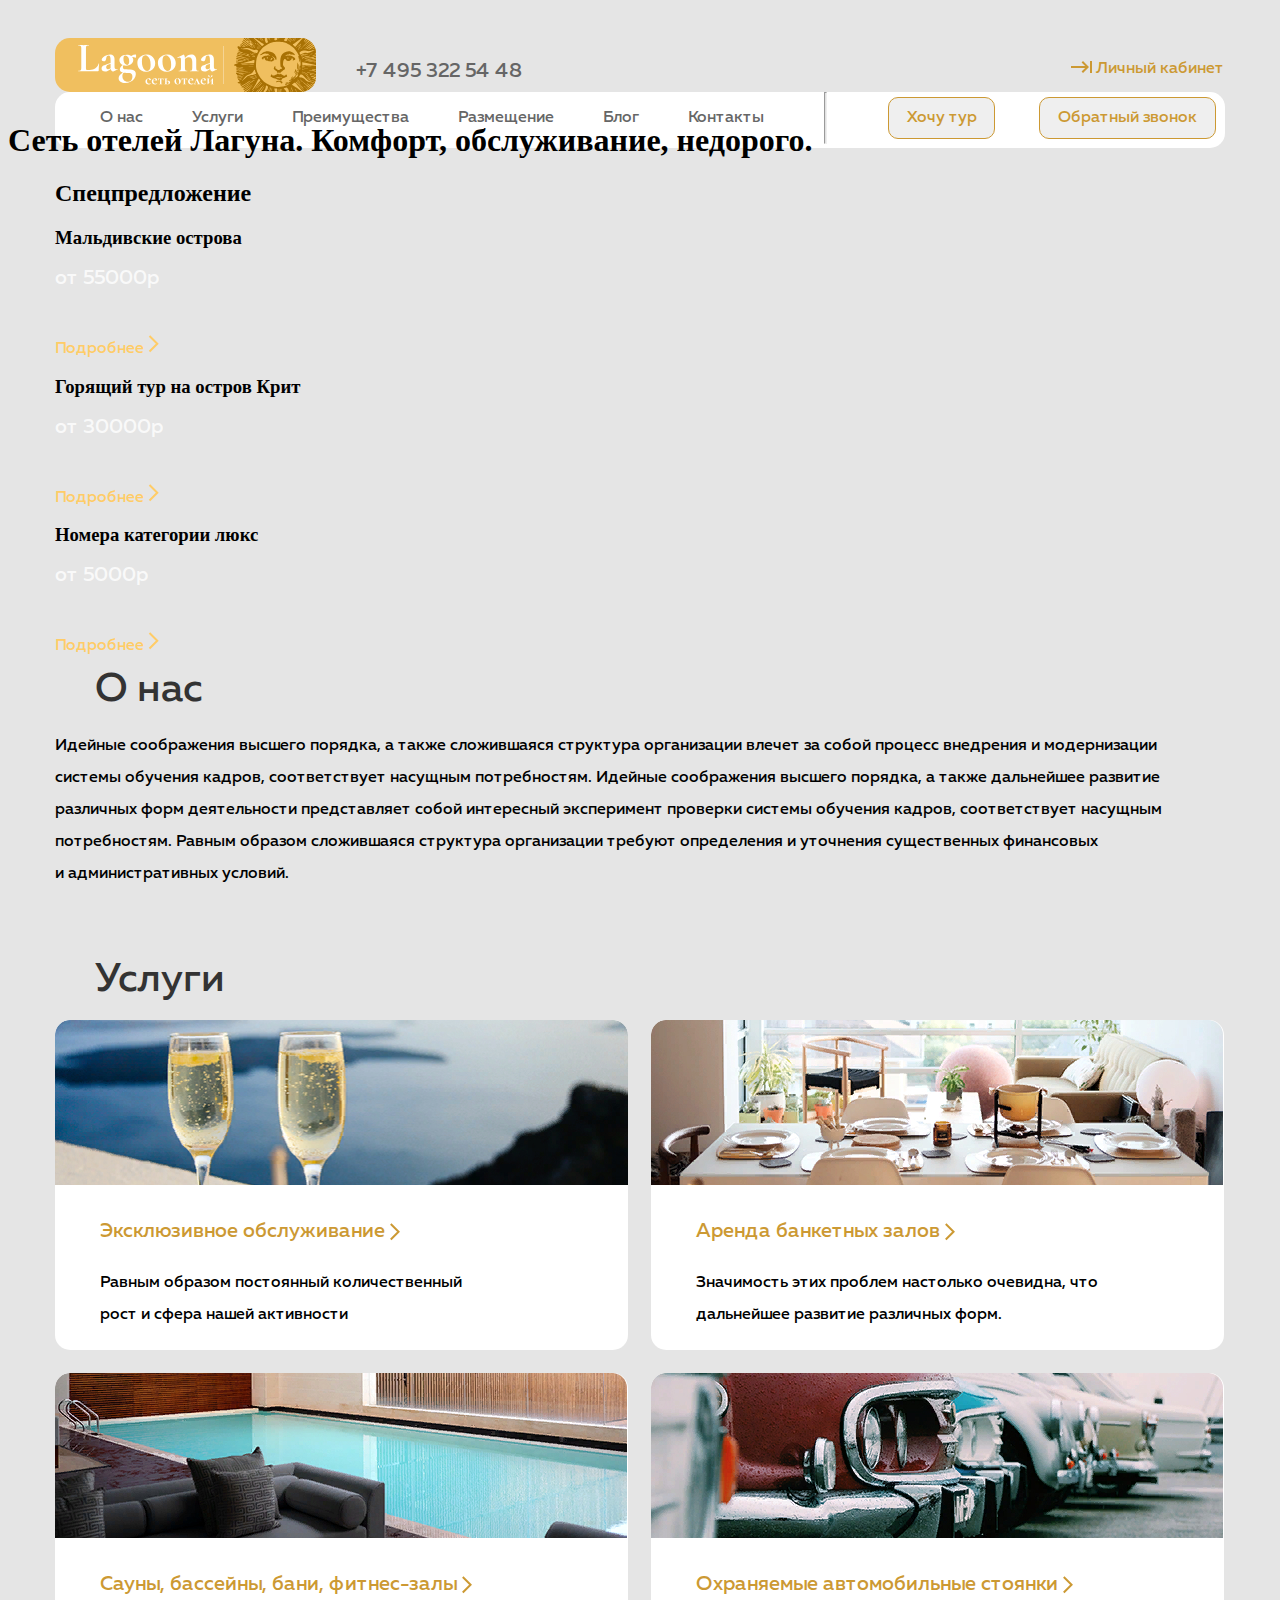
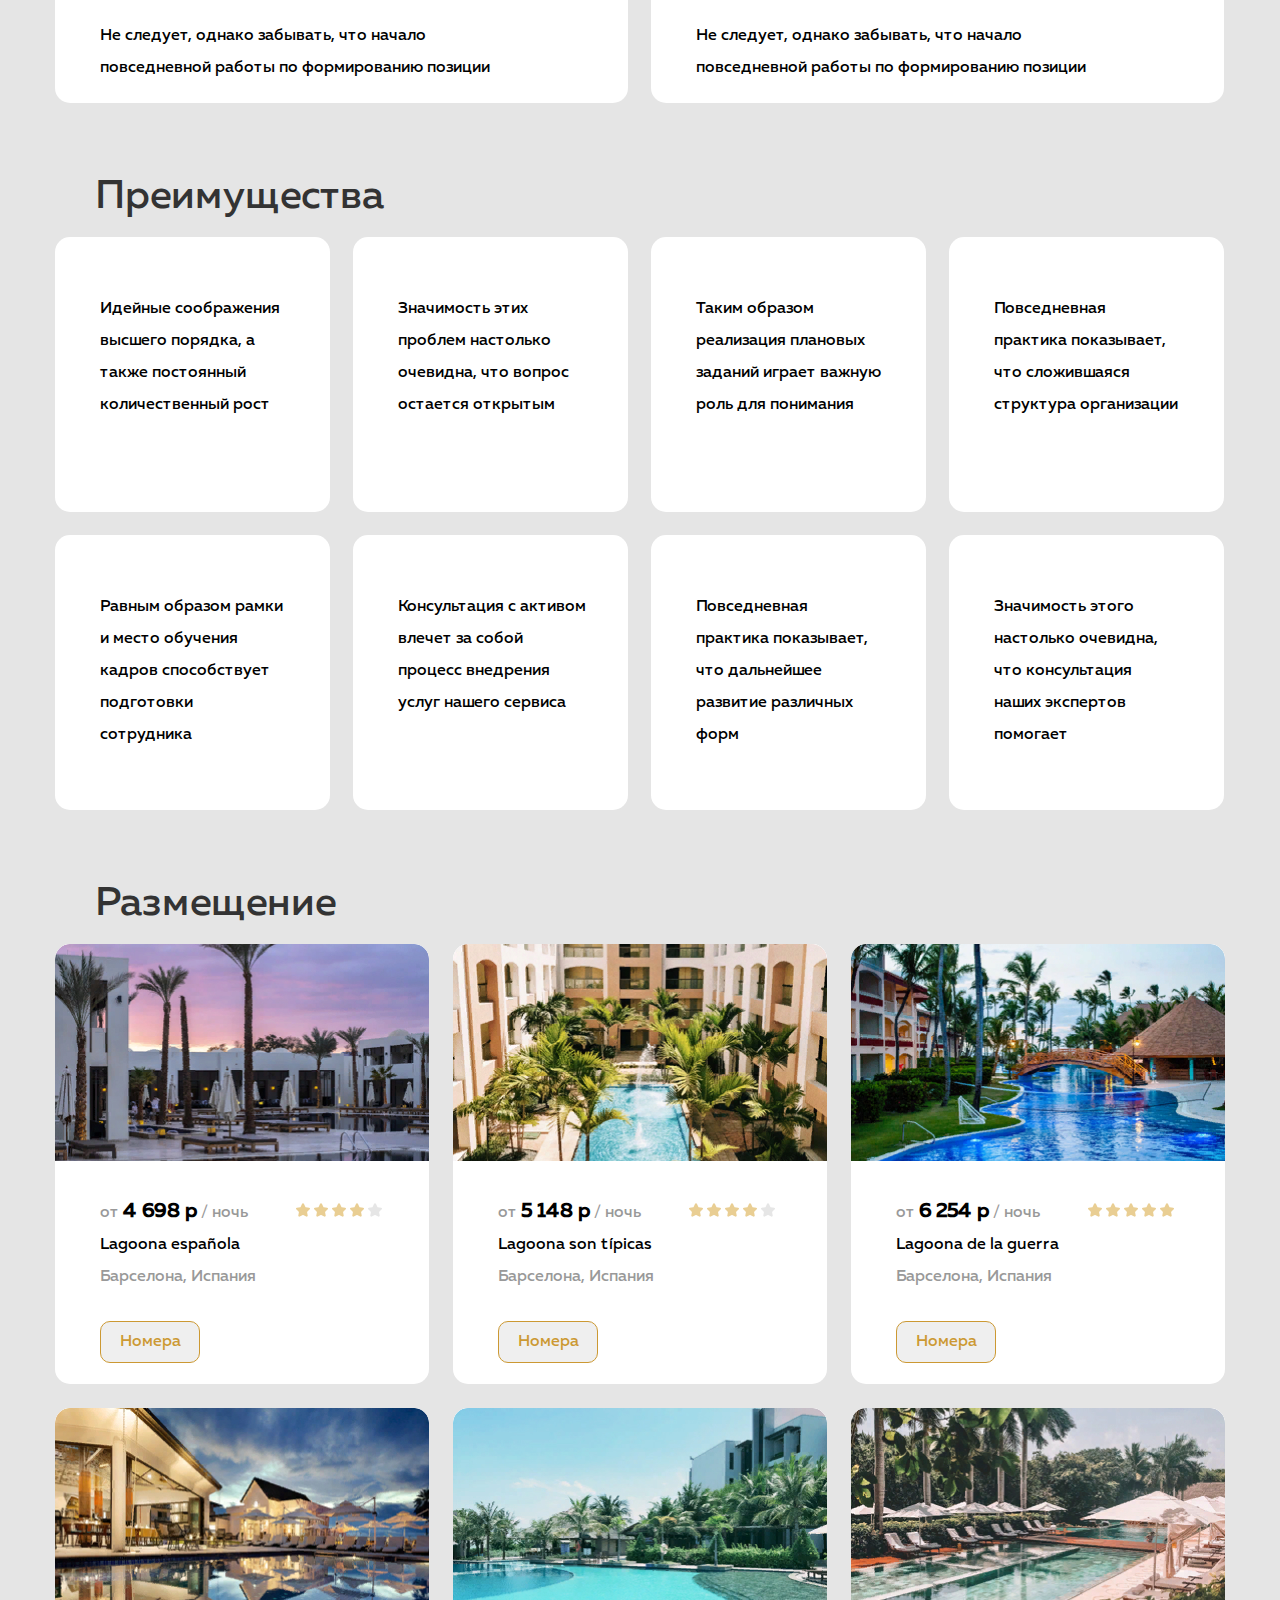
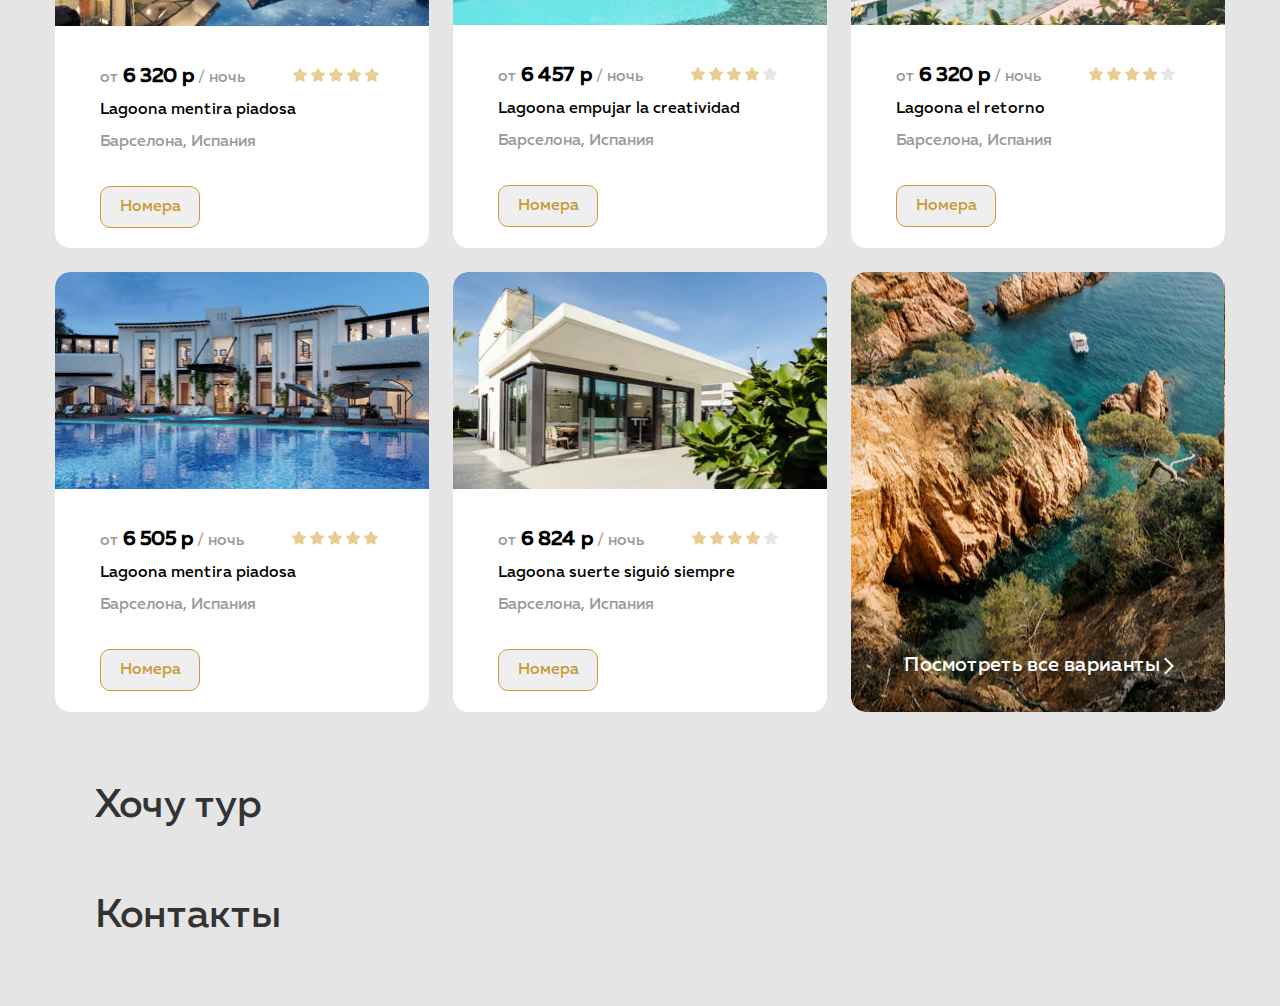
==== commit 1bc901f5: "Here were deleted all css and were done all conditions to prepare to next tasks." ====
--- a/06_layout-html/index.html
+++ b/06_layout-html/index.html
@@ -200,8 +200,6 @@
           Личный кабинет
         </a>
       </div>
-    </header>
-    <main class="main">
       <div class="container main-menu-container">
         <nav class="main-menu">
           <ul class="list menu-list">
@@ -234,79 +232,54 @@
           <button class="btn call-back-btn">Обратный звонок</button>
         </div>
       </div>
-      <section class="section spec-proposition">
+    </header>
+    <main class="main">
+      <h1 class="visually-hidden">Сеть отелей Лагуна. Комфорт, обслуживание, недорого.</h1>
+      <section class="special">
         <div class="container">
-          <h2 class="h2">Спецпредложения</h2>
-          <ul class="list spec-props-list">
-            <li class="spec-props-item maldives">
-              <div class="text-block-proposition-item">
-                <h3 class="h3 spec-props-item-h3">Мальдивские острова</h3>
-                <div class="price">от 55 000 р</div>
-                <a href="#" class="details">
-                  <div class="div-details">Подробнее</div>
-                  <svg
-                    width="11"
-                    height="18"
-                    viewBox="0 0 11 18"
-                    fill="none"
-                    xmlns="http://www.w3.org/2000/svg"
-                  >
-                    <path
-                      d="M1.49998 1.00002L9.27815 8.7782L1.49998 16.5564"
-                      stroke="#FFCC66"
-                      stroke-width="2"
-                    />
-                  </svg>
-                </a>
-              </div>
-            </li>
-            <li class="spec-props-item lux">
-              <div class="text-block-proposition-item-lux">
-                <h3 class="h3 spec-props-item-h3-lux">Номера категории люкс</h3>
-                <div class="price-lux">от 5000 р</div>
-                <a href="#" class="details">
-                  <div class="div-details">Подробнее</div>
-                  <svg
-                    width="11"
-                    height="18"
-                    viewBox="0 0 11 18"
-                    fill="none"
-                    xmlns="http://www.w3.org/2000/svg"
-                  >
-                    <path
-                      d="M1.49998 1.00002L9.27815 8.7782L1.49998 16.5564"
-                      stroke="#FFCC66"
-                      stroke-width="2"
-                    />
-                  </svg>
-                </a>
-              </div>
-            </li>
-            <li class="spec-props-item krit">
-              <div class="text-block-proposition-item">
-                <h3 class="h3 spec-props-item-h3">
-                  Горящий тур на остров Крит
-                </h3>
-                <div class="price">от 30 000 р</div>
-                <a href="#" class="details">
-                  <div class="div-details">Подробнее</div>
-                  <svg
-                    width="11"
-                    height="18"
-                    viewBox="0 0 11 18"
-                    fill="none"
-                    xmlns="http://www.w3.org/2000/svg"
-                  >
-                    <path
-                      d="M1.49998 1.00002L9.27815 8.7782L1.49998 16.5564"
-                      stroke="#FFCC66"
-                      stroke-width="2"
-                    />
-                  </svg>
-                </a>
-              </div>
-            </li>
-          </ul>
+          <h2>Спецпредложение</h2>
+            <div class="special__content">
+              <div class="special__block">
+                <article class="special__item">
+                  <h3>Мальдивские острова</h3>
+                  <p>
+                    <div class="price">от 55000р</div>
+                    <div class="details">
+                      Подробнее
+                      <svg width="11" height="18" viewBox="0 0 11 18" fill="none" xmlns="http://www.w3.org/2000/svg">
+                        <path d="M1.49998 1.00002L9.27815 8.7782L1.49998 16.5564" stroke="#FFCC66" stroke-width="2"/>
+                      </svg>
+                    </div>
+                  </p>
+                </article>
+                <article class="special__item">
+                  <h3>Горящий тур на остров Крит</h3>
+                  <p>
+                    <div class="price">от 30000р</div>
+                    <div class="details">
+                      Подробнее
+                      <svg width="11" height="18" viewBox="0 0 11 18" fill="none" xmlns="http://www.w3.org/2000/svg">
+                        <path d="M1.49998 1.00002L9.27815 8.7782L1.49998 16.5564" stroke="#FFCC66" stroke-width="2"/>
+                      </svg>
+                    </div>
+                  </p>        
+                </article>
+              </div>
+              <div class="special__block">
+                <article class="special__item item-right">
+                  <h3>Номера категории люкс</h3>
+                  <p>
+                    <div class="price">от 5000р</div>
+                    <div class="details">
+                      Подробнее
+                      <svg width="11" height="18" viewBox="0 0 11 18" fill="none" xmlns="http://www.w3.org/2000/svg">
+                        <path d="M1.49998 1.00002L9.27815 8.7782L1.49998 16.5564" stroke="#FFCC66" stroke-width="2"/>
+                      </svg>
+                    </div>
+                  </p> 
+                </article>
+              </div>
+            </div>
         </div>
       </section>
       <section class="section about">
@@ -442,85 +415,6 @@
           <ul class="list advantages-list">
             <li class="advantage-item">
               <div class="adv-container">
-                <svg
-                  width="64"
-                  height="66"
-                  viewBox="0 0 64 66"
-                  fill="none"
-                  xmlns="http://www.w3.org/2000/svg"
-                >
-                  <g clip-path="url(#clip0_96182_390)">
-                    <path
-                      d="M37.95 58.4074H20.2875C11.375 58.4074 4.125 50.9308 4.125 41.7398V25.9359C4.125 24.9047 4.9375 24.0797 5.925 24.0797C6.9125 24.0797 7.725 24.9176 7.725 25.9359V41.7527C7.725 48.8941 13.35 54.6949 20.275 54.6949H37.9375C38.9375 54.6949 39.7375 55.5328 39.7375 56.5512C39.75 57.5824 38.95 58.4074 37.95 58.4074Z"
-                      fill="#2D527C"
-                    />
-                    <path
-                      d="M48.4625 57.5824C47.7125 57.5824 47.025 57.1055 46.7625 56.332C46.4375 55.3652 46.925 54.3082 47.8625 53.9601C52.8875 52.1426 56.2625 47.2312 56.2625 41.7398V39.8707C56.2625 38.8394 57.075 38.0144 58.0625 38.0144C59.05 38.0144 59.8625 38.8523 59.8625 39.8707V41.7398C59.8625 48.8039 55.525 55.1332 49.05 57.4664C48.8625 57.5437 48.6625 57.5824 48.4625 57.5824Z"
-                      fill="#2D527C"
-                    />
-                    <path
-                      d="M58.5875 32.0719H5.4125C3.425 32.0719 1.8125 30.409 1.8125 28.3594C1.8125 26.3098 3.425 24.6469 5.4125 24.6469H58.6C60.5875 24.6469 62.2 26.3098 62.2 28.3594C62.2 30.409 60.5875 32.0719 58.5875 32.0719Z"
-                      fill="#CEE8FA"
-                    />
-                    <path
-                      d="M58.5875 33.9281H5.4125C2.425 33.9281 0 31.4274 0 28.3465C0 25.2656 2.425 22.7649 5.4125 22.7649H58.6C61.5875 22.7649 64.0125 25.2656 64.0125 28.3465C64.0125 31.4274 61.575 33.9281 58.5875 33.9281ZM5.4125 26.4903C4.4125 26.4903 3.6125 27.3281 3.6125 28.3465C3.6125 29.3649 4.425 30.2027 5.4125 30.2027H58.6C59.6 30.2027 60.4 29.3649 60.4 28.3465C60.4 27.3281 59.5875 26.4903 58.6 26.4903H5.4125Z"
-                      fill="#2D527C"
-                    />
-                    <path
-                      d="M14.2375 61.9008C15.9772 61.9008 17.3875 60.4464 17.3875 58.6523C17.3875 56.8582 15.9772 55.4039 14.2375 55.4039C12.4978 55.4039 11.0875 56.8582 11.0875 58.6523C11.0875 60.4464 12.4978 61.9008 14.2375 61.9008Z"
-                      fill="#CEE8FA"
-                    />
-                    <path
-                      d="M14.2375 63.7699C11.5 63.7699 9.27502 61.4754 9.27502 58.6523C9.27502 55.8293 11.5 53.5347 14.2375 53.5347C16.975 53.5347 19.2 55.8293 19.2 58.6523C19.2 61.4754 16.975 63.7699 14.2375 63.7699ZM14.2375 57.2601C13.4875 57.2601 12.8875 57.8918 12.8875 58.6523C12.8875 59.4129 13.5 60.0445 14.2375 60.0445C14.975 60.0445 15.5875 59.4129 15.5875 58.6523C15.5875 57.8918 14.9875 57.2601 14.2375 57.2601Z"
-                      fill="#2D527C"
-                    />
-                    <path
-                      d="M49.7626 61.9008C51.5023 61.9008 52.9126 60.4464 52.9126 58.6523C52.9126 56.8582 51.5023 55.4039 49.7626 55.4039C48.0229 55.4039 46.6125 56.8582 46.6125 58.6523C46.6125 60.4464 48.0229 61.9008 49.7626 61.9008Z"
-                      fill="#CEE8FA"
-                    />
-                    <path
-                      d="M49.7626 63.7699C47.0251 63.7699 44.8 61.4754 44.8 58.6523C44.8 55.8293 47.0251 53.5347 49.7626 53.5347C52.5001 53.5347 54.7251 55.8293 54.7251 58.6523C54.7251 61.4754 52.4876 63.7699 49.7626 63.7699ZM49.7626 57.2601C49.0126 57.2601 48.4126 57.8918 48.4126 58.6523C48.4126 59.4129 49.0251 60.0445 49.7626 60.0445C50.5001 60.0445 51.1126 59.4129 51.1126 58.6523C51.1126 57.8918 50.5001 57.2601 49.7626 57.2601Z"
-                      fill="#2D527C"
-                    />
-                    <path
-                      d="M40.425 11.434H23.575C22.575 11.434 21.775 10.5961 21.775 9.57773C21.775 8.55937 22.5875 7.72148 23.575 7.72148H40.4375C41.4375 7.72148 42.2375 8.55937 42.2375 9.57773C42.2375 10.5961 41.425 11.434 40.425 11.434Z"
-                      fill="#F0BF5F"
-                    />
-                    <path
-                      d="M41.0125 15.0562C40.0125 15.0562 39.2125 14.2183 39.2125 13.2V4.08631C39.2125 3.05506 40.025 2.23006 41.0125 2.23006C42 2.23006 42.8125 3.06795 42.8125 4.08631V13.2C42.8125 14.2312 42.0125 15.0562 41.0125 15.0562Z"
-                      fill="#F0BF5F"
-                    />
-                    <path
-                      d="M44.2625 5.95562H37.775C36.775 5.95562 35.975 5.11773 35.975 4.09937C35.975 3.08101 36.7875 2.24312 37.775 2.24312H44.2625C45.2625 2.24312 46.0625 3.08101 46.0625 4.09937C46.0625 5.11773 45.25 5.95562 44.2625 5.95562Z"
-                      fill="#F0BF5F"
-                    />
-                    <path
-                      d="M22.9875 15.0562C21.9875 15.0562 21.1875 14.2183 21.1875 13.2V4.08631C21.1875 3.05506 22 2.23006 22.9875 2.23006C23.975 2.23006 24.7875 3.06795 24.7875 4.08631V13.2C24.7875 14.2312 23.9875 15.0562 22.9875 15.0562Z"
-                      fill="#F0BF5F"
-                    />
-                    <path
-                      d="M26.225 5.95748H19.7375C18.7375 5.95748 17.9375 5.11959 17.9375 4.10123C17.9375 3.08287 18.75 2.24498 19.7375 2.24498H26.225C27.225 2.24498 28.025 3.08287 28.025 4.10123C28.025 5.11959 27.225 5.95748 26.225 5.95748Z"
-                      fill="#F0BF5F"
-                    />
-                    <path
-                      d="M32 19.3359C31 19.3359 30.2 18.498 30.2 17.4797V9.75818C30.2 8.72693 31.0125 7.90193 32 7.90193C32.9875 7.90193 33.7999 8.73982 33.7999 9.75818V17.4797C33.7999 18.498 33 19.3359 32 19.3359Z"
-                      fill="#F0BF5F"
-                    />
-                    <path
-                      d="M24.4625 43.1578H14.75C13.525 43.1578 12.525 42.1266 12.525 40.8633V24.6211H26.675V40.8633C26.675 42.1395 25.6875 43.1578 24.4625 43.1578Z"
-                      fill="#CEE8FA"
-                    />
-                    <path
-                      d="M24.4625 45.027H14.75C12.5375 45.027 10.725 43.1707 10.725 40.8762V24.634C10.725 23.6028 11.5375 22.7778 12.525 22.7778H26.675C27.675 22.7778 28.475 23.6156 28.475 24.634V40.8762C28.4875 43.1578 26.675 45.027 24.4625 45.027ZM14.3375 26.4903V40.8762C14.3375 41.1082 14.525 41.3016 14.75 41.3016H24.4625C24.6875 41.3016 24.875 41.1082 24.875 40.8762V26.4903H14.3375Z"
-                      fill="#2D527C"
-                    />
-                  </g>
-                  <defs>
-                    <clipPath id="clip0_96182_390">
-                      <rect width="64" height="66" fill="white" />
-                    </clipPath>
-                  </defs>
-                </svg>
                 <p class="adv-descr">
                   Идейные соображения высшего порядка, а также постоянный
                   количественный рост
@@ -529,62 +423,6 @@
             </li>
             <li class="advantage-item">
               <div class="adv-container">
-                <svg
-                  width="67"
-                  height="66"
-                  viewBox="0 0 67 66"
-                  fill="none"
-                  xmlns="http://www.w3.org/2000/svg"
-                >
-                  <path
-                    d="M40.8281 49.0746H11.0707V35.0625C11.0707 30.0996 15.1535 26.0777 20.1916 26.0777H40.8281V49.0746Z"
-                    fill="#CEE8FA"
-                  />
-                  <path
-                    d="M40.8281 50.9437H11.0707C10.0238 50.9437 9.17322 50.1058 9.17322 49.0746V35.0625C9.17322 29.0812 14.1197 24.2086 20.1916 24.2086H40.8281C41.875 24.2086 42.7256 25.0465 42.7256 26.0777V49.0746C42.7256 50.1058 41.875 50.9437 40.8281 50.9437ZM12.9681 47.2054H38.9176V27.9597H20.1785C16.2004 27.9597 12.9681 31.1437 12.9681 35.0625V47.2054Z"
-                    fill="#2D527C"
-                  />
-                  <path
-                    d="M60.4439 34.2633H6.55605C2.94434 34.2633 0 31.3629 0 27.7922V21.9785C0 18.4207 2.94434 15.5203 6.55605 15.5203H20.1262C21.173 15.5203 22.0236 16.3582 22.0236 17.3894C22.0236 18.4207 21.173 19.2586 20.1262 19.2586H6.55605C5.03809 19.2586 3.79492 20.4832 3.79492 21.9785V27.7922C3.79492 29.2875 5.03809 30.5121 6.55605 30.5121H60.4309C61.9488 30.5121 63.192 29.2875 63.192 27.7922V21.9785C63.192 20.4832 61.9488 19.2586 60.4309 19.2586H33.5C32.4531 19.2586 31.6025 18.4207 31.6025 17.3894C31.6025 16.3582 32.4531 15.5203 33.5 15.5203H60.4439C64.0557 15.5203 67 18.4207 67 21.9785V27.7922C67 31.3629 64.0557 34.2633 60.4439 34.2633Z"
-                    fill="#F0BF5F"
-                  />
-                  <path
-                    d="M33.5 19.1555C32.9111 19.1555 32.3484 18.8977 31.9689 18.3949C31.3408 17.557 31.524 16.384 32.3615 15.7781C34.1543 14.4633 37.8707 11.0086 37.8707 8.70117C37.8707 6.20039 36.0256 4.3957 33.5 4.3957C31.0922 4.3957 29.1293 6.3293 29.1293 8.70117C29.1293 9.73242 28.2787 10.5703 27.2318 10.5703C26.1849 10.5703 25.3344 9.73242 25.3344 8.70117V8.53359C25.3344 8.48203 25.3343 8.43047 25.3474 8.37891C25.5045 4.07344 29.1031 0.644531 33.5 0.644531C38.1586 0.644531 41.6787 4.11211 41.6787 8.70117C41.6787 13.5223 35.3582 18.266 34.6254 18.7945C34.2851 19.0395 33.8926 19.1555 33.5 19.1555Z"
-                    fill="#F0BF5F"
-                  />
-                  <path
-                    d="M47.5412 61.2562H22.377C21.3301 61.2562 20.4795 60.4183 20.4795 59.3871V49.0875C20.4795 48.0562 21.3301 47.2183 22.377 47.2183H55.9424C56.9893 47.2183 57.8398 48.0562 57.8398 49.0875C57.8398 50.1187 56.9893 50.9566 55.9424 50.9566H24.2744V57.5179H47.5412C48.5881 57.5179 49.4387 58.3558 49.4387 59.3871C49.4387 60.4183 48.5881 61.2562 47.5412 61.2562Z"
-                    fill="#2D527C"
-                  />
-                  <path
-                    d="M55.9293 49.0746V33.5672C55.9293 29.4293 52.5269 26.0777 48.3264 26.0777H22.377V49.0746H55.9293Z"
-                    fill="#CEE8FA"
-                  />
-                  <path
-                    d="M55.9293 50.9437H22.377C21.3301 50.9437 20.4795 50.1059 20.4795 49.0746V26.0906C20.4795 25.0594 21.3301 24.2215 22.377 24.2215H48.3395C53.5738 24.2215 57.8398 28.4238 57.8398 33.5801V49.0875C57.8398 50.1059 56.9762 50.9437 55.9293 50.9437ZM24.2744 47.2055H54.0318V33.5672C54.0318 30.4734 51.4801 27.9597 48.3395 27.9597H24.2744V47.2055Z"
-                    fill="#2D527C"
-                  />
-                  <path
-                    d="M22.377 65.3554C21.3301 65.3554 20.4795 64.5175 20.4795 63.4863V59.3871C20.4795 58.3558 21.3301 57.5179 22.377 57.5179C23.4238 57.5179 24.2744 58.3558 24.2744 59.3871V63.4863C24.2744 64.5175 23.4238 65.3554 22.377 65.3554Z"
-                    fill="#2D527C"
-                  />
-                  <path
-                    d="M55.9293 65.3554C54.8824 65.3554 54.0319 64.5176 54.0319 63.4863V47.8758C54.0319 46.8445 54.8824 46.0066 55.9293 46.0066C56.9762 46.0066 57.8268 46.8445 57.8268 47.8758V63.4863C57.8399 64.5176 56.9762 65.3554 55.9293 65.3554Z"
-                    fill="#2D527C"
-                  />
-                  <path
-                    d="M47.5412 65.3554C46.4943 65.3554 45.6437 64.5175 45.6437 63.4863V59.3871C45.6437 58.3558 46.4943 57.5179 47.5412 57.5179C48.5881 57.5179 49.4387 58.3558 49.4387 59.3871V63.4863C49.4387 64.5175 48.5881 65.3554 47.5412 65.3554Z"
-                    fill="#2D527C"
-                  />
-                  <path
-                    d="M39.1531 65.3554C38.1063 65.3554 37.2557 64.5175 37.2557 63.4863V59.3871C37.2557 58.3558 38.1063 57.5179 39.1531 57.5179C40.2 57.5179 41.0506 58.3558 41.0506 59.3871V63.4863C41.0506 64.5175 40.2 65.3554 39.1531 65.3554Z"
-                    fill="#2D527C"
-                  />
-                  <path
-                    d="M30.765 65.3554C29.7181 65.3554 28.8676 64.5175 28.8676 63.4863V59.3871C28.8676 58.3558 29.7181 57.5179 30.765 57.5179C31.8119 57.5179 32.6625 58.3558 32.6625 59.3871V63.4863C32.6625 64.5175 31.8119 65.3554 30.765 65.3554Z"
-                    fill="#2D527C"
-                  />
-                </svg>
                 <p class="adv-descr">
                   Значимость этих проблем настолько очевидна, что вопрос
                   остается открытым
@@ -593,66 +431,6 @@
             </li>
             <li class="advantage-item">
               <div class="adv-container">
-                <svg
-                  width="64"
-                  height="66"
-                  viewBox="0 0 64 66"
-                  fill="none"
-                  xmlns="http://www.w3.org/2000/svg"
-                >
-                  <path
-                    d="M58.2375 61.2692H49.4375C48.5 61.2692 47.7375 60.4828 47.7375 59.516C47.7375 58.5492 48.5 57.7629 49.4375 57.7629H58.2375C59.55 57.7629 60.6125 56.6672 60.6125 55.3137V23.4867C60.6125 22.1332 59.55 21.0375 58.2375 21.0375H17.2375C15.925 21.0375 14.8625 22.1332 14.8625 23.4867V55.3395C14.8625 56.693 15.925 57.7887 17.2375 57.7887H40.1125C41.05 57.7887 41.8125 58.575 41.8125 59.5418C41.8125 60.5086 41.05 61.2949 40.1125 61.2949H17.2375C14.0625 61.2949 11.475 58.6266 11.475 55.3524V23.4867C11.475 20.2125 14.0625 17.5442 17.2375 17.5442H58.2375C61.4125 17.5442 64 20.2125 64 23.4867V55.3395C64 58.6008 61.4125 61.2692 58.2375 61.2692Z"
-                    fill="#2D527C"
-                  />
-                  <path
-                    d="M23.8375 53.1094C22.2125 53.1094 20.875 51.7301 20.875 50.0543V28.759C20.875 27.0832 22.2125 25.7039 23.8375 25.7039C25.4625 25.7039 26.8 27.0832 26.8 28.759V50.0543C26.7875 51.7301 25.4625 53.1094 23.8375 53.1094Z"
-                    fill="#CEE8FA"
-                  />
-                  <path
-                    d="M23.8375 54.8496C21.275 54.8496 19.1875 52.6969 19.1875 50.0543V28.759C19.1875 26.1164 21.275 23.9637 23.8375 23.9637C26.4 23.9637 28.4875 26.1164 28.4875 28.759V50.0543C28.4875 52.6969 26.4 54.8496 23.8375 54.8496ZM23.8375 27.457C23.1375 27.457 22.575 28.0371 22.575 28.759V50.0543C22.575 50.7762 23.1375 51.3562 23.8375 51.3562C24.5375 51.3562 25.1 50.7762 25.1 50.0543V28.759C25.1 28.0371 24.525 27.457 23.8375 27.457Z"
-                    fill="#F0BF5F"
-                  />
-                  <path
-                    d="M37.7375 53.1094C36.1125 53.1094 34.775 51.7301 34.775 50.0543V28.759C34.775 27.0832 36.1125 25.7039 37.7375 25.7039C39.3625 25.7039 40.7 27.0832 40.7 28.759V50.0543C40.7 51.7301 39.375 53.1094 37.7375 53.1094Z"
-                    fill="#CEE8FA"
-                  />
-                  <path
-                    d="M37.7375 54.8496C35.175 54.8496 33.0875 52.6969 33.0875 50.0543V28.759C33.0875 26.1164 35.175 23.9637 37.7375 23.9637C40.3 23.9637 42.3875 26.1164 42.3875 28.759V50.0543C42.4 52.6969 40.3125 54.8496 37.7375 54.8496ZM37.7375 27.457C37.0375 27.457 36.475 28.0371 36.475 28.759V50.0543C36.475 50.7762 37.0375 51.3562 37.7375 51.3562C38.4375 51.3562 39 50.7762 39 50.0543V28.759C39 28.0371 38.4375 27.457 37.7375 27.457Z"
-                    fill="#F0BF5F"
-                  />
-                  <path
-                    d="M51.65 53.1094C50.025 53.1094 48.6875 51.7301 48.6875 50.0543V28.759C48.6875 27.0832 50.025 25.7039 51.65 25.7039C53.275 25.7039 54.6125 27.0832 54.6125 28.759V50.0543C54.6125 51.7301 53.275 53.1094 51.65 53.1094Z"
-                    fill="#CEE8FA"
-                  />
-                  <path
-                    d="M51.65 54.8496C49.0875 54.8496 47 52.6969 47 50.0543V28.759C47 26.1164 49.0875 23.9637 51.65 23.9637C54.2125 23.9637 56.3 26.1164 56.3 28.759V50.0543C56.3 52.6969 54.2125 54.8496 51.65 54.8496ZM51.65 27.457C50.95 27.457 50.3875 28.0371 50.3875 28.759V50.0543C50.3875 50.7762 50.95 51.3562 51.65 51.3562C52.35 51.3562 52.9125 50.7762 52.9125 50.0543V28.759C52.9125 28.0371 52.35 27.457 51.65 27.457Z"
-                    fill="#F0BF5F"
-                  />
-                  <path
-                    d="M13.175 29.7129H7.28746C6.34996 29.7129 5.58746 28.9266 5.58746 27.9598C5.58746 26.993 6.34996 26.2066 7.28746 26.2066H13.175C14.1125 26.2066 14.875 26.993 14.875 27.9598C14.875 28.9266 14.1125 29.7129 13.175 29.7129Z"
-                    fill="#2D527C"
-                  />
-                  <path
-                    d="M13.175 52.5938H7.28746C6.34996 52.5938 5.58746 51.8074 5.58746 50.8406C5.58746 49.8738 6.34996 49.0875 7.28746 49.0875H13.175C14.1125 49.0875 14.875 49.8738 14.875 50.8406C14.875 51.8074 14.1125 52.5938 13.175 52.5938Z"
-                    fill="#2D527C"
-                  />
-                  <path
-                    d="M5.92498 32.4199C4.98748 32.4199 4.22498 31.6336 4.22498 30.6668V11.9754C4.22498 11.0086 4.98748 10.2223 5.92498 10.2223C6.86248 10.2223 7.62498 11.0215 7.62498 11.9754V30.6668C7.62498 31.6336 6.86248 32.4199 5.92498 32.4199Z"
-                    fill="#F0BF5F"
-                  />
-                  <path
-                    d="M5.92498 61.2691C4.98748 61.2691 4.22498 60.4828 4.22498 59.516V39.4066C4.22498 38.4398 4.98748 37.6535 5.92498 37.6535C6.86248 37.6535 7.62498 38.4398 7.62498 39.4066V59.516C7.62498 60.4828 6.86248 61.2691 5.92498 61.2691Z"
-                    fill="#2D527C"
-                  />
-                  <path
-                    d="M10.175 6.48396H1.70001V15.9199H10.175V6.48396Z"
-                    fill="#CEE8FA"
-                  />
-                  <path
-                    d="M10.1625 17.6602H1.7C0.7625 17.6602 0 16.8738 0 15.9071V6.48401C0 5.51721 0.7625 4.73088 1.7 4.73088H10.175C11.1125 4.73088 11.875 5.51721 11.875 6.48401V15.9199C11.8625 16.8738 11.1 17.6602 10.1625 17.6602ZM3.3875 14.1668H8.475V8.22424H3.3875V14.1668Z"
-                    fill="#2D527C"
-                  />
-                </svg>
                 <p class="adv-descr">
                   Таким образом реализация плановых заданий играет важную роль
                   для понимания
@@ -661,65 +439,6 @@
             </li>
             <li class="advantage-item">
               <div class="adv-container">
-                <svg
-                  width="66"
-                  height="66"
-                  viewBox="0 0 66 66"
-                  fill="none"
-                  xmlns="http://www.w3.org/2000/svg"
-                >
-                  <g clip-path="url(#clip0_96182_337)">
-                    <path
-                      d="M38.4527 18.4851H19.207C18.1758 18.4851 17.3379 17.6472 17.3379 16.616C17.3379 15.5847 18.1758 14.7469 19.207 14.7469H38.4527C39.484 14.7469 40.3219 15.5847 40.3219 16.616C40.3219 17.6472 39.484 18.4851 38.4527 18.4851Z"
-                      fill="#2D527C"
-                    />
-                    <path
-                      d="M23.3191 49.4871H17.3766C7.79883 49.4871 0 41.6883 0 32.1105C0 25.7683 3.45469 19.9289 9.02344 16.8738C9.92578 16.3711 11.073 16.7062 11.5758 17.6215C12.0785 18.5238 11.7434 19.6711 10.8281 20.1738C6.4582 22.5715 3.75117 27.1476 3.75117 32.1234C3.75117 39.6386 9.86133 45.7488 17.3766 45.7488H23.3191C24.3504 45.7488 25.1883 46.5867 25.1883 47.6179C25.2012 48.6363 24.3504 49.4871 23.3191 49.4871Z"
-                      fill="#2D527C"
-                    />
-                    <path
-                      d="M24.9176 63.2027C16.3711 63.2027 9.41016 56.2418 9.41016 47.6824C9.41016 46.6512 10.248 45.8133 11.2793 45.8133C12.3105 45.8133 13.1484 46.6512 13.1484 47.6824C13.1484 54.1664 18.4207 59.4515 24.9176 59.4515C31.4145 59.4515 36.6867 54.1793 36.6867 47.6824C36.6867 41.1984 31.4145 35.9133 24.9176 35.9133C21.6563 35.9133 18.627 37.2152 16.384 39.5742C15.675 40.3219 14.4891 40.3605 13.7285 39.6387C12.9809 38.9297 12.9422 37.7437 13.6641 36.9832C16.6289 33.8637 20.625 32.1492 24.9176 32.1492C33.477 32.1492 40.4379 39.1101 40.4379 47.6695C40.4379 56.2289 33.477 63.2027 24.9176 63.2027Z"
-                      fill="#F0BF5F"
-                    />
-                    <path
-                      d="M49.5645 45.7875H38.1176C37.0864 45.7875 36.2485 44.9496 36.2485 43.9183C36.2485 42.8871 37.0864 42.0492 38.1176 42.0492H49.5645C50.5957 42.0492 51.4336 42.8871 51.4336 43.9183C51.4336 44.9496 50.5957 45.7875 49.5645 45.7875Z"
-                      fill="#F0BF5F"
-                    />
-                    <path
-                      d="M61.8105 53.3285H38.5559C37.5246 53.3285 36.6867 52.4906 36.6867 51.4593C36.6867 50.4281 37.5246 49.5902 38.5559 49.5902H61.8105C62.0555 49.5902 62.2488 49.3968 62.2488 49.1519V38.5043C62.2488 38.1433 61.9523 37.8597 61.6043 37.8597H59.9801C59.6191 37.8597 59.3355 38.1562 59.3355 38.5043V43.5058C59.3355 44.5371 58.4977 45.375 57.4664 45.375C56.4352 45.375 55.5973 44.5371 55.5973 43.5058V38.5043C55.5973 36.0808 57.5695 34.1086 59.993 34.1086H61.6172C64.0406 34.1086 66.0129 36.0808 66.0129 38.5043V49.1519C66 51.4464 64.118 53.3285 61.8105 53.3285Z"
-                      fill="#F0BF5F"
-                    />
-                    <path
-                      d="M24.9176 52.9418C27.865 52.9418 30.2543 50.5524 30.2543 47.6051C30.2543 44.6577 27.865 42.2683 24.9176 42.2683C21.9702 42.2683 19.5808 44.6577 19.5808 47.6051C19.5808 50.5524 21.9702 52.9418 24.9176 52.9418Z"
-                      fill="#CEE8FA"
-                    />
-                    <path
-                      d="M24.9176 54.8109C20.9472 54.8109 17.7117 51.5754 17.7117 47.6051C17.7117 43.6347 20.9472 40.3992 24.9176 40.3992C28.8879 40.3992 32.1234 43.6347 32.1234 47.6051C32.1234 51.5754 28.9008 54.8109 24.9176 54.8109ZM24.9176 44.1504C23.0097 44.1504 21.4629 45.6972 21.4629 47.6051C21.4629 49.5129 23.0097 51.0598 24.9176 51.0598C26.8254 51.0598 28.3723 49.5129 28.3723 47.6051C28.3723 45.6972 26.8254 44.1504 24.9176 44.1504Z"
-                      fill="#F0BF5F"
-                    />
-                    <path
-                      d="M27.8953 24.5695V8.64959C27.8953 6.45818 29.6742 4.67928 31.8656 4.67928H60.1476C62.3391 4.67928 64.118 6.45818 64.118 8.64959V24.5695C64.118 26.7609 62.3391 28.5398 60.1476 28.5398H31.8785C29.6742 28.5398 27.8953 26.7609 27.8953 24.5695Z"
-                      fill="#CEE8FA"
-                    />
-                    <path
-                      d="M60.1476 30.4219H31.8785C28.6558 30.4219 26.0262 27.7922 26.0262 24.5696V8.64963C26.0262 5.42697 28.6558 2.79729 31.8785 2.79729H60.1605C63.3832 2.79729 66.0129 5.42697 66.0129 8.64963V24.5696C66 27.7922 63.3703 30.4219 60.1476 30.4219ZM31.8785 6.54846C30.7183 6.54846 29.7773 7.48947 29.7773 8.64963V24.5696C29.7773 25.7297 30.7183 26.6707 31.8785 26.6707H60.1605C61.3207 26.6707 62.2617 25.7297 62.2617 24.5696V8.64963C62.2617 7.48947 61.3207 6.54846 60.1605 6.54846H31.8785Z"
-                      fill="#2D527C"
-                    />
-                    <path
-                      d="M44.4468 17.7118H43.8152V16.5645C43.8152 15.9071 43.1578 15.4817 42.1394 15.4817C41.1211 15.4817 40.4636 15.9071 40.4636 16.5645V17.7118H39.3164L42.5519 11.2149C42.6035 11.086 42.6679 10.9313 42.6679 10.7766C42.6679 9.9645 41.5851 9.46176 40.9922 9.46176C40.3734 9.46176 39.8707 9.77114 39.5871 10.3254L35.2043 18.9493C35.0496 19.2329 35.0238 19.4778 35.0238 19.6067C35.0238 20.3286 35.5008 20.8184 36.1968 20.8184H40.4636V22.6489C40.4636 23.4094 41.3273 23.7446 42.1394 23.7446C42.9386 23.7446 43.8152 23.3965 43.8152 22.6489V20.8184H44.4468C45.014 20.8184 45.5425 20.0579 45.5425 19.2586C45.5425 18.511 45.1945 17.7118 44.4468 17.7118Z"
-                      fill="#2D527C"
-                    />
-                    <path
-                      d="M55.8937 17.7118H55.2621V16.5645C55.2621 15.9071 54.6046 15.4817 53.5863 15.4817C52.5679 15.4817 51.9105 15.9071 51.9105 16.5645V17.7118H50.7632L54.0117 11.2149C54.0632 11.086 54.1277 10.9313 54.1277 10.7766C54.1277 9.9645 53.0449 9.46176 52.4519 9.46176C51.8332 9.46176 51.3304 9.77114 51.0468 10.3254L46.664 18.9493C46.5093 19.2329 46.4836 19.4778 46.4836 19.6067C46.4836 20.3286 46.9605 20.8184 47.6566 20.8184H51.9234V22.6489C51.9234 23.4094 52.7871 23.7446 53.5992 23.7446C54.4113 23.7446 55.275 23.3965 55.275 22.6489V20.8184H55.9066C56.4738 20.8184 57.0023 20.0579 57.0023 19.2586C57.0023 18.511 56.6543 17.7118 55.8937 17.7118Z"
-                      fill="#2D527C"
-                    />
-                  </g>
-                  <defs>
-                    <clipPath id="clip0_96182_337">
-                      <rect width="66" height="66" fill="white" />
-                    </clipPath>
-                  </defs>
-                </svg>
                 <p class="adv-descr">
                   Повседневная практика показывает, что сложившаяся структура
                   организации
@@ -728,69 +447,6 @@
             </li>
             <li class="advantage-item">
               <div class="adv-container">
-                <svg
-                  width="66"
-                  height="66"
-                  viewBox="0 0 66 66"
-                  fill="none"
-                  xmlns="http://www.w3.org/2000/svg"
-                >
-                  <g clip-path="url(#clip0_96182_462)">
-                    <path
-                      d="M15.6364 60.3152H11.1891C10.1966 60.3152 9.39734 59.516 9.39734 58.5234C9.39734 57.5308 10.1966 56.7316 11.1891 56.7316H15.6364C16.629 56.7316 17.4282 57.5308 17.4282 58.5234C17.4282 59.516 16.629 60.3152 15.6364 60.3152Z"
-                      fill="#F0BF5F"
-                    />
-                    <path
-                      d="M64.2083 60.3152H59.4903C58.4977 60.3152 57.6985 59.516 57.6985 58.5234C57.6985 57.5308 58.4977 56.7316 59.4903 56.7316H64.2083C65.2008 56.7316 66 57.5308 66 58.5234C66 59.516 65.2008 60.3152 64.2083 60.3152Z"
-                      fill="#F0BF5F"
-                    />
-                    <path
-                      d="M62.2361 60.0961H59.4904C58.4978 60.0961 57.6986 59.2969 57.6986 58.3043C57.6986 57.3117 58.4978 56.5125 59.4904 56.5125H60.4443V55.7262C60.4443 52.0652 58.8845 49.1133 55.9326 47.1797C53.7798 45.7746 51.047 45.027 48.0306 45.027H21.9013C19.5165 45.027 17.4283 46.7156 16.9384 49.0617L15.3658 56.5125H15.9072C16.8997 56.5125 17.699 57.3117 17.699 58.3043C17.699 59.2969 16.8997 60.0961 15.9072 60.0961H13.1615C12.62 60.0961 12.1044 59.8512 11.7693 59.4387C11.4341 59.0133 11.2923 58.4719 11.4083 57.9434L13.4322 48.327C14.27 44.3437 17.8408 41.4434 21.9142 41.4434H48.0435C51.756 41.4434 55.172 42.3844 57.9048 44.1762C61.8622 46.7672 64.0408 50.8664 64.0408 55.7262V58.3043C64.0279 59.2969 63.2286 60.0961 62.2361 60.0961Z"
-                      fill="#F0BF5F"
-                    />
-                    <path
-                      d="M41.959 60.0961H28.282C27.2895 60.0961 26.4902 59.2969 26.4902 58.3043C26.4902 57.3117 27.2895 56.5125 28.282 56.5125H41.9719C42.9645 56.5125 43.7637 57.3117 43.7637 58.3043C43.7637 59.2969 42.9516 60.0961 41.959 60.0961Z"
-                      fill="#F0BF5F"
-                    />
-                    <path
-                      d="M48.0305 43.2352C50.7375 43.2352 53.277 43.7895 55.4297 44.8465L52.916 33.9539C52.2199 31.2985 49.8094 29.4422 47.0637 29.4422H31.0922C28.643 29.4422 26.4387 30.9117 25.5106 33.1805L21.7594 43.2352H48.0305Z"
-                      fill="#CEE8FA"
-                    />
-                    <path
-                      d="M55.4296 46.6383C55.1589 46.6383 54.8882 46.5738 54.6433 46.4578C52.7355 45.5297 50.4409 45.027 48.0304 45.027H21.7593C21.1663 45.027 20.6249 44.7434 20.2897 44.2535C19.9546 43.7766 19.8772 43.1578 20.0835 42.6035L23.8347 32.5488C23.8476 32.5231 23.8476 32.5102 23.8605 32.4844C25.0722 29.5453 27.921 27.6375 31.105 27.6375H47.0765C50.6343 27.6375 53.7538 30.0352 54.6562 33.477C54.6562 33.4899 54.669 33.5156 54.669 33.5285L57.1827 44.4211C57.3374 45.0914 57.0925 45.8004 56.5511 46.2258C56.2288 46.5094 55.8292 46.6383 55.4296 46.6383ZM24.3503 41.4434H48.0433C49.7448 41.4434 51.3948 41.6496 52.9546 42.0492L51.1886 34.3922C50.6858 32.5359 48.9972 31.2469 47.0765 31.2469H31.0921C29.3776 31.2469 27.8437 32.2652 27.1733 33.8508L24.3503 41.4434Z"
-                      fill="#F0BF5F"
-                    />
-                    <path
-                      d="M41.9589 52.568C40.9663 52.568 40.1671 51.7688 40.1671 50.7762V30.1254C40.1671 29.1328 40.9663 28.3336 41.9589 28.3336C42.9515 28.3336 43.7507 29.1328 43.7507 30.1254V50.7633C43.7507 51.7688 42.9515 52.568 41.9589 52.568Z"
-                      fill="#F0BF5F"
-                    />
-                    <path
-                      d="M54.463 64.8656C50.5442 64.8656 47.3602 61.6816 47.3602 57.7629C47.3602 53.8441 50.5442 50.6602 54.463 50.6602C58.3817 50.6602 61.5657 53.8441 61.5657 57.7629C61.5657 61.6816 58.3817 64.8656 54.463 64.8656ZM54.463 54.2437C52.5294 54.2437 50.9438 55.8164 50.9438 57.7629C50.9438 59.7094 52.5165 61.282 54.463 61.282C56.3966 61.282 57.9821 59.7094 57.9821 57.7629C57.9821 55.8164 56.3966 54.2437 54.463 54.2437Z"
-                      fill="#2D527C"
-                    />
-                    <path
-                      d="M20.8441 64.8656C16.9253 64.8656 13.7413 61.6816 13.7413 57.7629C13.7413 53.8441 16.9253 50.6602 20.8441 50.6602C24.7628 50.6602 27.9468 53.8441 27.9468 57.7629C27.9597 61.6816 24.7628 64.8656 20.8441 64.8656ZM20.8441 54.2438C18.8976 54.2438 17.3249 55.8164 17.3249 57.7629C17.3249 59.7094 18.8976 61.282 20.8441 61.282C22.7905 61.282 24.3632 59.7094 24.3632 57.7629C24.3632 55.8164 22.7905 54.2438 20.8441 54.2438Z"
-                      fill="#2D527C"
-                    />
-                    <path
-                      d="M24.3891 25.7168H1.7918C0.799219 25.7168 0 24.9176 0 23.925V2.92617C0 1.93359 0.799219 1.13437 1.7918 1.13437H24.3891C25.3816 1.13437 26.1809 1.93359 26.1809 2.92617V23.925C26.1809 24.9176 25.3816 25.7168 24.3891 25.7168ZM3.58359 22.1332H22.5973V4.71796H3.58359V22.1332Z"
-                      fill="#2D527C"
-                    />
-                    <path
-                      d="M13.3289 7.25742H9.99021C9.30701 7.25742 8.79138 7.6957 8.79138 8.28867V18.5496C8.79138 19.1684 9.42302 19.5937 10.3125 19.5937C11.2148 19.5937 11.8336 19.1684 11.8336 18.5496V15.3398H13.1613C15.8554 15.3398 17.4023 13.8832 17.4023 11.3309V11.2535C17.4023 8.67539 15.9586 7.25742 13.3289 7.25742ZM13.1613 12.8519H11.8336V9.99023H13.1613C13.9605 9.99023 14.3472 10.4285 14.3472 11.3309V11.5113C14.3472 12.4137 13.9605 12.8519 13.1613 12.8519Z"
-                      fill="#2D527C"
-                    />
-                    <path
-                      d="M13.0839 40.7988C12.0913 40.7988 11.2921 39.9996 11.2921 39.007V24.157C11.2921 23.1645 12.0913 22.3652 13.0839 22.3652C14.0765 22.3652 14.8757 23.1645 14.8757 24.157V39.007C14.8886 39.9996 14.0765 40.7988 13.0839 40.7988Z"
-                      fill="#2D527C"
-                    />
-                  </g>
-                  <defs>
-                    <clipPath id="clip0_96182_462">
-                      <rect width="66" height="66" fill="white" />
-                    </clipPath>
-                  </defs>
-                </svg>
                 <p class="adv-descr">
                   Равным образом рамки и место обучения кадров способствует
                   подготовки сотрудника
@@ -799,62 +455,6 @@
             </li>
             <li class="advantage-item">
               <div class="adv-container">
-                <svg
-                  width="64"
-                  height="66"
-                  viewBox="0 0 64 66"
-                  fill="none"
-                  xmlns="http://www.w3.org/2000/svg"
-                >
-                  <path
-                    d="M54.025 49.7191H9.97503C8.96253 49.7191 8.15002 48.8812 8.15002 47.8371V45.8519C8.15002 32.291 18.85 21.2566 32 21.2566C34.4875 21.2566 36.9375 21.6562 39.2875 22.4296C40.25 22.7519 40.775 23.8089 40.475 24.8015C40.1625 25.7941 39.1375 26.3355 38.175 26.0261C36.1875 25.3687 34.1125 25.0335 32 25.0335C20.8625 25.0335 11.8 34.3793 11.8 45.8648V45.9679H52.2V45.8648C52.2 40.2703 50.075 35.0109 46.225 31.0664C45.5125 30.3316 45.5 29.1457 46.2125 28.398C46.925 27.6632 48.075 27.6503 48.8 28.3851C53.35 33.0386 55.8625 39.239 55.8625 45.8519V47.8371C55.85 48.8812 55.0375 49.7191 54.025 49.7191Z"
-                    fill="#F0BF5F"
-                  />
-                  <path
-                    d="M32.0001 24.5824C30.9876 24.5824 30.175 23.7445 30.175 22.7004V17.3637C30.175 16.3195 30.9876 15.4816 32.0001 15.4816C33.0126 15.4816 33.8251 16.3195 33.8251 17.3637V22.7004C33.8251 23.7445 33.0126 24.5824 32.0001 24.5824Z"
-                    fill="#F0BF5F"
-                  />
-                  <path
-                    d="M36.4751 18.8074H27.5251C26.5126 18.8074 25.7001 17.9695 25.7001 16.9254C25.7001 15.8812 26.5126 15.0433 27.5251 15.0433H36.4751C37.4876 15.0433 38.3001 15.8812 38.3001 16.9254C38.3001 17.9695 37.4876 18.8074 36.4751 18.8074Z"
-                    fill="#F0BF5F"
-                  />
-                  <path
-                    d="M47.9875 47.8371H16V55.7648H47.9875V47.8371Z"
-                    fill="#CEE8FA"
-                  />
-                  <path
-                    d="M48.0001 57.6469H16C14.9875 57.6469 14.175 56.809 14.175 55.7648V47.8371C14.175 46.793 14.9875 45.9551 16 45.9551H48.0001C49.0126 45.9551 49.8251 46.793 49.8251 47.8371V55.7648C49.8251 56.809 49.0001 57.6469 48.0001 57.6469ZM17.8375 53.8828H46.1751V49.7191H17.8375V53.8828Z"
-                    fill="#F0BF5F"
-                  />
-                  <path
-                    d="M54.2375 61.8106H9.76248C7.63748 61.8106 5.91248 60.0317 5.91248 57.8402C5.91248 55.6488 7.63748 53.8699 9.76248 53.8699H54.2375C56.3625 53.8699 58.0875 55.6488 58.0875 57.8402C58.075 60.0317 56.3625 61.8106 54.2375 61.8106Z"
-                    fill="#CEE8FA"
-                  />
-                  <path
-                    d="M54.2375 63.6926H9.76252C6.63752 63.6926 4.08752 61.0758 4.08752 57.8403C4.08752 54.6047 6.62502 51.9879 9.76252 51.9879H54.2375C57.3625 51.9879 59.9125 54.6176 59.9125 57.8403C59.9 61.0758 57.3625 63.6926 54.2375 63.6926ZM9.76252 55.7649C8.65002 55.7649 7.75002 56.693 7.75002 57.8403C7.75002 58.9875 8.65002 59.9156 9.76252 59.9156H54.2375C55.35 59.9156 56.25 58.9875 56.25 57.8403C56.25 56.693 55.35 55.7649 54.2375 55.7649H9.76252Z"
-                    fill="#2D527C"
-                  />
-                  <path
-                    d="M32.0001 9.73243C30.9876 9.73243 30.175 8.89454 30.175 7.8504V4.18947C30.175 3.14532 30.9876 2.30743 32.0001 2.30743C33.0126 2.30743 33.8251 3.14532 33.8251 4.18947V7.8504C33.8251 8.89454 33.0126 9.73243 32.0001 9.73243Z"
-                    fill="#2D527C"
-                  />
-                  <path
-                    d="M62.175 35.3074H58.625C57.6125 35.3074 56.8 34.4695 56.8 33.4254C56.8 32.3813 57.6125 31.5434 58.625 31.5434H62.175C63.1875 31.5434 64 32.3813 64 33.4254C64 34.4695 63.1875 35.3074 62.175 35.3074Z"
-                    fill="#2D527C"
-                  />
-                  <path
-                    d="M5.375 35.3074H1.825C0.8125 35.3074 0 34.4695 0 33.4254C0 32.3813 0.8125 31.5434 1.825 31.5434H5.375C6.3875 31.5434 7.2 32.3813 7.2 33.4254C7.2 34.4695 6.3875 35.3074 5.375 35.3074Z"
-                    fill="#2D527C"
-                  />
-                  <path
-                    d="M49.5375 17.2219C49.075 17.2219 48.6 17.0414 48.25 16.6676C47.5375 15.9328 47.5375 14.734 48.25 13.9992L50.75 11.4211C51.4625 10.6863 52.625 10.6863 53.3375 11.4211C54.05 12.1559 54.05 13.3547 53.3375 14.0895L50.825 16.6805C50.475 17.0414 50 17.2219 49.5375 17.2219Z"
-                    fill="#2D527C"
-                  />
-                  <path
-                    d="M14.4625 17.2219C14 17.2219 13.525 17.0414 13.175 16.6676L10.6625 14.0766C9.95005 13.3418 9.95005 12.143 10.6625 11.4082C11.375 10.6735 12.5375 10.6735 13.25 11.4082L15.7625 13.9992C16.475 14.734 16.475 15.9328 15.7625 16.6676C15.4 17.0414 14.9375 17.2219 14.4625 17.2219Z"
-                    fill="#2D527C"
-                  />
-                </svg>
                 <p class="adv-descr">
                   Консультация с активом влечет за собой процесс внедрения услуг
                   нашего сервиса
@@ -863,62 +463,6 @@
             </li>
             <li class="advantage-item">
               <div class="adv-container">
-                <svg
-                  width="67"
-                  height="66"
-                  viewBox="0 0 67 66"
-                  fill="none"
-                  xmlns="http://www.w3.org/2000/svg"
-                >
-                  <path
-                    d="M60.5094 61.5527H6.49062C2.91816 61.5527 0 58.691 0 55.159V10.841C0 7.30898 2.91816 4.44727 6.49062 4.44727H41.9404C42.9611 4.44727 43.7855 5.25937 43.7855 6.26484C43.7855 7.27031 42.9611 8.08242 41.9404 8.08242H6.49062C4.94648 8.08242 3.69023 9.31992 3.69023 10.841V55.159C3.69023 56.6801 4.94648 57.9176 6.49062 57.9176H60.5094C62.0535 57.9176 63.3098 56.6801 63.3098 55.159V10.841C63.3098 9.31992 62.0535 8.08242 60.5094 8.08242H52.5793C51.5586 8.08242 50.7342 7.27031 50.7342 6.26484C50.7342 5.25937 51.5586 4.44727 52.5793 4.44727H60.5094C64.0949 4.44727 67 7.32187 67 10.841V55.159C67 58.691 64.0818 61.5527 60.5094 61.5527Z"
-                    fill="#2D527C"
-                  />
-                  <path
-                    d="M53.8748 53.5348H18.1371C17.1164 53.5348 16.292 52.7227 16.292 51.7172C16.292 50.7117 17.1164 49.8996 18.1371 49.8996H53.8748C54.5814 49.8996 55.1572 49.3324 55.1572 48.6363V17.3766C55.1572 16.6805 54.5814 16.1133 53.8748 16.1133H18.1371C17.1164 16.1133 16.292 15.3012 16.292 14.2957C16.292 13.2902 17.1164 12.4781 18.1371 12.4781H53.8748C56.6229 12.4781 58.8605 14.6824 58.8605 17.3894V48.6363C58.8605 51.3305 56.6229 53.5348 53.8748 53.5348Z"
-                    fill="#2D527C"
-                  />
-                  <path
-                    d="M9.98458 53.5348C8.96388 53.5348 8.13947 52.7227 8.13947 51.7172V14.2828C8.13947 13.2774 8.96388 12.4652 9.98458 12.4652C11.0053 12.4652 11.8297 13.2774 11.8297 14.2828V51.7172C11.8428 52.7227 11.0053 53.5348 9.98458 53.5348Z"
-                    fill="#2D527C"
-                  />
-                  <path
-                    d="M42.6733 47.502C34.56 47.502 27.9516 40.9922 27.9516 33C27.9516 25.0078 34.56 18.498 42.6733 18.498C50.7866 18.498 57.395 25.0078 57.395 33C57.395 40.9922 50.7866 47.502 42.6733 47.502ZM42.6733 22.1332C36.5883 22.1332 31.6418 27.0059 31.6418 33C31.6418 38.9941 36.5883 43.8668 42.6733 43.8668C48.7582 43.8668 53.7047 38.9941 53.7047 33C53.7047 27.0059 48.7582 22.1332 42.6733 22.1332ZM42.6733 39.5613C38.9961 39.5613 36.0125 36.6223 36.0125 33C36.0125 29.3777 38.9961 26.4387 42.6733 26.4387C46.3504 26.4387 49.334 29.3777 49.334 33C49.334 36.6223 46.3504 39.5613 42.6733 39.5613ZM42.6733 30.0738C41.0375 30.0738 39.7028 31.3887 39.7028 33C39.7028 34.6113 41.0375 35.9262 42.6733 35.9262C44.309 35.9262 45.6438 34.6113 45.6438 33C45.6438 31.3887 44.309 30.0738 42.6733 30.0738Z"
-                    fill="#F0BF5F"
-                  />
-                  <path
-                    d="M18.124 39.7805H9.98456V45.6715H18.124V39.7805Z"
-                    fill="#CEE8FA"
-                  />
-                  <path
-                    d="M18.1371 47.4891H9.98458C8.96388 47.4891 8.13947 46.677 8.13947 45.6715V39.7805C8.13947 38.775 8.96388 37.9629 9.98458 37.9629H18.124C19.1447 37.9629 19.9692 38.775 19.9692 39.7805V45.6715C19.9822 46.677 19.1578 47.4891 18.1371 47.4891ZM11.8428 43.8539H16.292V41.598H11.8428V43.8539Z"
-                    fill="#2D527C"
-                  />
-                  <path
-                    d="M18.124 20.3285H9.98456V26.2195H18.124V20.3285Z"
-                    fill="#CEE8FA"
-                  />
-                  <path
-                    d="M18.1371 28.0371H9.98458C8.96388 28.0371 8.13947 27.225 8.13947 26.2195V20.3285C8.13947 19.323 8.96388 18.5109 9.98458 18.5109H18.124C19.1447 18.5109 19.9692 19.323 19.9692 20.3285V26.2195C19.9822 27.225 19.1578 28.0371 18.1371 28.0371ZM11.8428 24.4019H16.292V22.1461H11.8428V24.4019Z"
-                    fill="#2D527C"
-                  />
-                  <path
-                    d="M33.9842 43.377C33.5131 43.377 33.042 43.1965 32.6756 42.8484C31.9559 42.1395 31.9559 40.9793 32.6756 40.2703L37.9623 35.0625C38.682 34.3535 39.8598 34.3535 40.5795 35.0625C41.2992 35.7715 41.2992 36.9316 40.5795 37.6406L35.2928 42.8484C34.9264 43.1965 34.4553 43.377 33.9842 43.377Z"
-                    fill="#F0BF5F"
-                  />
-                  <path
-                    d="M46.4158 31.1308C45.9447 31.1308 45.4736 30.9504 45.1072 30.6023C44.3875 29.8933 44.3875 28.7332 45.1072 28.0242L50.0537 23.1516C50.7734 22.4426 51.9512 22.4426 52.6709 23.1516C53.3906 23.8605 53.3906 25.0207 52.6709 25.7297L47.7244 30.6023C47.3711 30.9504 46.8869 31.1308 46.4158 31.1308Z"
-                    fill="#F0BF5F"
-                  />
-                  <path
-                    d="M38.8391 31.0406C38.368 31.0406 37.8969 30.8601 37.5305 30.5121L32.6756 25.7297C31.9559 25.0207 31.9559 23.8605 32.6756 23.1516C33.3953 22.4426 34.5731 22.4426 35.2928 23.1516L40.1477 27.934C40.8674 28.643 40.8674 29.8031 40.1477 30.5121C39.7944 30.873 39.3102 31.0406 38.8391 31.0406Z"
-                    fill="#F0BF5F"
-                  />
-                  <path
-                    d="M51.3623 43.3769C50.8912 43.3769 50.4201 43.1965 50.0537 42.8484L45.1334 38.0016C44.4137 37.2926 44.4137 36.1324 45.1334 35.4234C45.8531 34.7144 47.0309 34.7144 47.7506 35.4234L52.6709 40.2703C53.3906 40.9793 53.3906 42.1394 52.6709 42.8484C52.3045 43.1965 51.8334 43.3769 51.3623 43.3769Z"
-                    fill="#F0BF5F"
-                  />
-                </svg>
                 <p class="adv-descr">
                   Повседневная практика показывает, что дальнейшее развитие
                   различных форм
@@ -927,53 +471,6 @@
             </li>
             <li class="advantage-item">
               <div class="adv-container">
-                <svg
-                  width="64"
-                  height="66"
-                  viewBox="0 0 64 66"
-                  fill="none"
-                  xmlns="http://www.w3.org/2000/svg"
-                >
-                  <g clip-path="url(#clip0_96182_412)">
-                    <path
-                      d="M32.7875 29.5453C31.8 29.5453 30.9875 28.7203 30.9875 27.6891V6.63867C31 3.32578 33.775 0.644531 37.2 0.644531C40.625 0.644531 43.4 3.33867 43.4 6.65156C43.4 7.66992 42.6 8.50781 41.6 8.50781C40.6 8.50781 39.8 7.68281 39.8 6.65156C39.8 5.38828 38.625 4.35703 37.1875 4.35703C35.75 4.35703 34.575 5.38828 34.575 6.65156V27.702C34.5875 28.7074 33.7875 29.5453 32.7875 29.5453Z"
-                      fill="#F0BF5F"
-                    />
-                    <path
-                      d="M53.3875 34.9078C52.4 34.9078 51.5875 34.0828 51.5875 33.0516V6.63867C51.6 3.32578 54.375 0.644531 57.8 0.644531C61.225 0.644531 64 3.32578 64 6.63867C64 7.65703 63.2 8.49492 62.2 8.49492C61.2125 8.49492 60.4 7.66992 60.4 6.63867C60.4 5.37539 59.225 4.34414 57.7875 4.34414C56.35 4.34414 55.175 5.37539 55.175 6.63867V33.0516C55.1875 34.0699 54.3875 34.9078 53.3875 34.9078Z"
-                      fill="#F0BF5F"
-                    />
-                    <path
-                      d="M42.5008 16.1133H32.8008C31.8133 16.1133 31.0008 15.2883 31.0008 14.257C31.0008 13.2258 31.8008 12.4008 32.8008 12.4008H42.5008C43.4883 12.4008 44.3008 13.2258 44.3008 14.257C44.3008 15.2883 43.4883 16.1133 42.5008 16.1133Z"
-                      fill="#F0BF5F"
-                    />
-                    <path
-                      d="M42.5008 29.5453H32.8008C31.8133 29.5453 31.0008 28.7203 31.0008 27.6891C31.0008 26.6578 31.8008 25.8328 32.8008 25.8328H42.5008C43.4883 25.8328 44.3008 26.6578 44.3008 27.6891C44.2883 28.7074 43.4883 29.5453 42.5008 29.5453Z"
-                      fill="#F0BF5F"
-                    />
-                    <path
-                      d="M53.3875 22.8293H43.6875C42.7 22.8293 41.8875 22.0043 41.8875 20.9731C41.8875 19.9418 42.6875 19.1168 43.6875 19.1168H53.3875C54.375 19.1168 55.1875 19.9418 55.1875 20.9731C55.1875 22.0043 54.3875 22.8293 53.3875 22.8293Z"
-                      fill="#F0BF5F"
-                    />
-                    <path
-                      d="M58.9625 48.3527C58.9625 50.5699 56.4 52.3617 53.225 52.3617C50.0625 52.3617 47.4875 50.5699 47.4875 48.3527C47.4875 50.5699 44.925 52.3617 41.75 52.3617C38.5875 52.3617 36.0125 50.5699 36.0125 48.3527H36.1C36.1 50.5699 33.5375 52.3617 30.3625 52.3617C27.1875 52.3617 24.625 50.5699 24.625 48.3527C24.625 50.5699 22.0625 52.3617 18.8875 52.3617C15.7125 52.3617 13.15 50.5699 13.15 48.3527H13.2375C13.2375 50.5699 10.675 52.3617 7.49998 52.3617C4.32498 52.3617 1.76248 50.5699 1.76248 48.3527V37.009C1.76248 39.2262 4.32498 41.018 7.49998 41.018C10.675 41.018 13.2375 39.2262 13.2375 37.009H13.15C13.15 39.2262 15.7125 41.018 18.8875 41.018C22.0625 41.018 24.625 39.2262 24.625 37.009C24.625 39.2262 27.1875 41.018 30.3625 41.018C33.5375 41.018 36.1 39.2262 36.1 37.009H36.0125C36.0125 39.2262 38.575 41.018 41.75 41.018C44.925 41.018 47.4875 39.2262 47.4875 37.009C47.4875 39.2262 50.05 41.018 53.225 41.018C56.4 41.018 58.9625 39.2262 58.9625 37.009V48.3527Z"
-                      fill="#CEE8FA"
-                    />
-                    <path
-                      d="M53.225 54.218C50.9 54.218 48.8625 53.4445 47.4875 52.1941C46.1125 53.4445 44.075 54.218 41.75 54.218C39.475 54.218 37.4375 53.4574 36.0625 52.2328C34.6875 53.4574 32.65 54.218 30.375 54.218C28.05 54.218 26.0125 53.4445 24.6375 52.1941C23.2625 53.4445 21.225 54.218 18.9 54.218C16.625 54.218 14.5875 53.4574 13.2125 52.2328C11.8375 53.4703 9.8 54.218 7.525 54.218C3.3 54.218 0 51.6398 0 48.3527V37.009C0 35.9906 0.8 35.1527 1.8 35.1527C2.8 35.1527 3.6 35.9777 3.6 37.009C3.6 38.0016 5.325 39.1617 7.5375 39.1617C9.5375 39.1617 11.075 38.2723 11.4125 37.3699C11.4 37.2539 11.4 37.125 11.4 37.009C11.4 35.9906 12.2 35.1527 13.2 35.1527H13.2875C14.275 35.1527 15.0875 35.9777 15.0875 37.009C15.0875 37.125 15.0875 37.2539 15.075 37.3699C15.4125 38.2723 16.95 39.1617 18.95 39.1617C21.1625 39.1617 22.8875 38.0016 22.8875 37.009C22.8875 35.9906 23.6875 35.1527 24.6875 35.1527C25.6875 35.1527 26.4875 35.9777 26.4875 37.009C26.4875 38.0016 28.2125 39.1617 30.425 39.1617C32.425 39.1617 33.9625 38.2723 34.3 37.3699C34.2875 37.2539 34.2875 37.125 34.2875 37.009C34.2875 35.9906 35.0875 35.1527 36.0875 35.1527H36.175C37.1625 35.1527 37.975 35.9777 37.975 37.009C37.975 37.125 37.975 37.2539 37.9625 37.3699C38.3 38.2723 39.8375 39.1617 41.8375 39.1617C44.05 39.1617 45.775 38.0016 45.775 37.009C45.775 35.9906 46.575 35.1527 47.575 35.1527C48.5625 35.1527 49.375 35.9777 49.375 37.009C49.375 38.0016 51.1 39.1617 53.3125 39.1617C55.525 39.1617 57.25 38.0016 57.25 37.009C57.25 35.9906 58.05 35.1527 59.05 35.1527C60.05 35.1527 60.85 35.9777 60.85 37.009V48.3527C60.7625 51.6398 57.45 54.218 53.225 54.218ZM49.2875 48.3527C49.2875 49.3453 51.0125 50.5055 53.225 50.5055C55.4375 50.5055 57.1625 49.3453 57.1625 48.3527V42.0234C56.025 42.552 54.675 42.8613 53.225 42.8613C50.9 42.8613 48.8625 42.0879 47.4875 40.8375C46.1125 42.0879 44.075 42.8613 41.75 42.8613C39.475 42.8613 37.4375 42.1008 36.0625 40.8762C34.6875 42.1137 32.65 42.8613 30.375 42.8613C28.05 42.8613 26.0125 42.0879 24.6375 40.8375C23.2625 42.0879 21.225 42.8613 18.9 42.8613C16.625 42.8613 14.5875 42.1008 13.2125 40.8762C11.8375 42.1137 9.8 42.8613 7.525 42.8613C6.075 42.8613 4.725 42.552 3.5875 42.0234V48.3527C3.5875 49.3453 5.3125 50.5055 7.525 50.5055C9.525 50.5055 11.0625 49.616 11.4 48.7137C11.3875 48.5977 11.3875 48.4688 11.3875 48.3527C11.3875 47.3344 12.1875 46.4965 13.1875 46.4965H13.275C14.2625 46.4965 15.075 47.3215 15.075 48.3527C15.075 48.4688 15.075 48.5977 15.0625 48.7137C15.4 49.616 16.9375 50.5055 18.9375 50.5055C21.15 50.5055 22.875 49.3453 22.875 48.3527C22.875 47.3344 23.675 46.4965 24.675 46.4965C25.675 46.4965 26.475 47.3215 26.475 48.3527C26.475 49.3453 28.2 50.5055 30.4125 50.5055C32.4125 50.5055 33.95 49.616 34.2875 48.7137C34.275 48.5977 34.275 48.4688 34.275 48.3527C34.275 47.3344 35.075 46.4965 36.075 46.4965H36.1625C37.15 46.4965 37.9625 47.3215 37.9625 48.3527C37.9625 48.4688 37.9625 48.5977 37.95 48.7137C38.2875 49.616 39.825 50.5055 41.825 50.5055C44.0375 50.5055 45.7625 49.3453 45.7625 48.3527C45.7625 47.3344 46.5625 46.4965 47.5625 46.4965C48.4875 46.5094 49.2875 47.3344 49.2875 48.3527Z"
-                      fill="#2D527C"
-                    />
-                    <path
-                      d="M41.7625 65.3555C39.4625 65.3555 37.4375 64.595 36.075 63.3704C34.7 64.595 32.675 65.3555 30.3875 65.3555C28.0625 65.3555 26.025 64.5821 24.65 63.3317C23.275 64.5821 21.2375 65.3555 18.9125 65.3555C14.6875 65.3555 11.3875 62.7774 11.3875 59.4903C11.3875 58.4719 12.1875 57.634 13.1875 57.634H13.275C14.2625 57.634 15.075 58.459 15.075 59.4903C15.075 59.5934 15.0625 59.7094 15.05 59.8125C15.3625 60.7278 16.95 61.6559 18.9375 61.6559C21.15 61.6559 22.875 60.4958 22.875 59.5032C22.875 58.4848 23.675 57.6469 24.675 57.6469C25.675 57.6469 26.475 58.4719 26.475 59.5032C26.475 60.4958 28.2 61.6559 30.4125 61.6559C32.375 61.6559 33.9375 60.7536 34.275 59.8512C34.2625 59.7352 34.2625 59.6192 34.2625 59.4903C34.2625 58.4719 35.0625 57.634 36.0625 57.634H36.15C37.1375 57.634 37.95 58.459 37.95 59.4903C37.95 59.6063 37.95 59.7223 37.9375 59.8512C38.275 60.7536 39.85 61.6559 41.8 61.6559C44.0125 61.6559 45.7375 60.4958 45.7375 59.5032C45.7375 58.4848 46.5375 57.6469 47.5375 57.6469C48.525 57.6469 49.3375 58.4719 49.3375 59.5032C49.2875 62.7903 45.9875 65.3555 41.7625 65.3555Z"
-                      fill="#2D527C"
-                    />
-                  </g>
-                  <defs>
-                    <clipPath id="clip0_96182_412">
-                      <rect width="64" height="66" fill="white" />
-                    </clipPath>
-                  </defs>
-                </svg>
                 <p class="adv-descr">
                   Значимость этого настолько очевидна, что консультация наших
                   экспертов помогает
@@ -1307,7 +804,7 @@
             </li>
             <li class="accommodation-item all-accommodations">
               <div class="show-all-accommodations">
-                <div class="show-all-div">Посмотреть все варианты</div>
+                <a class="show-all-div">Посмотреть все варианты</a>
                 <svg class="acc-show-all-svg"
                   width="10"
                   height="18"
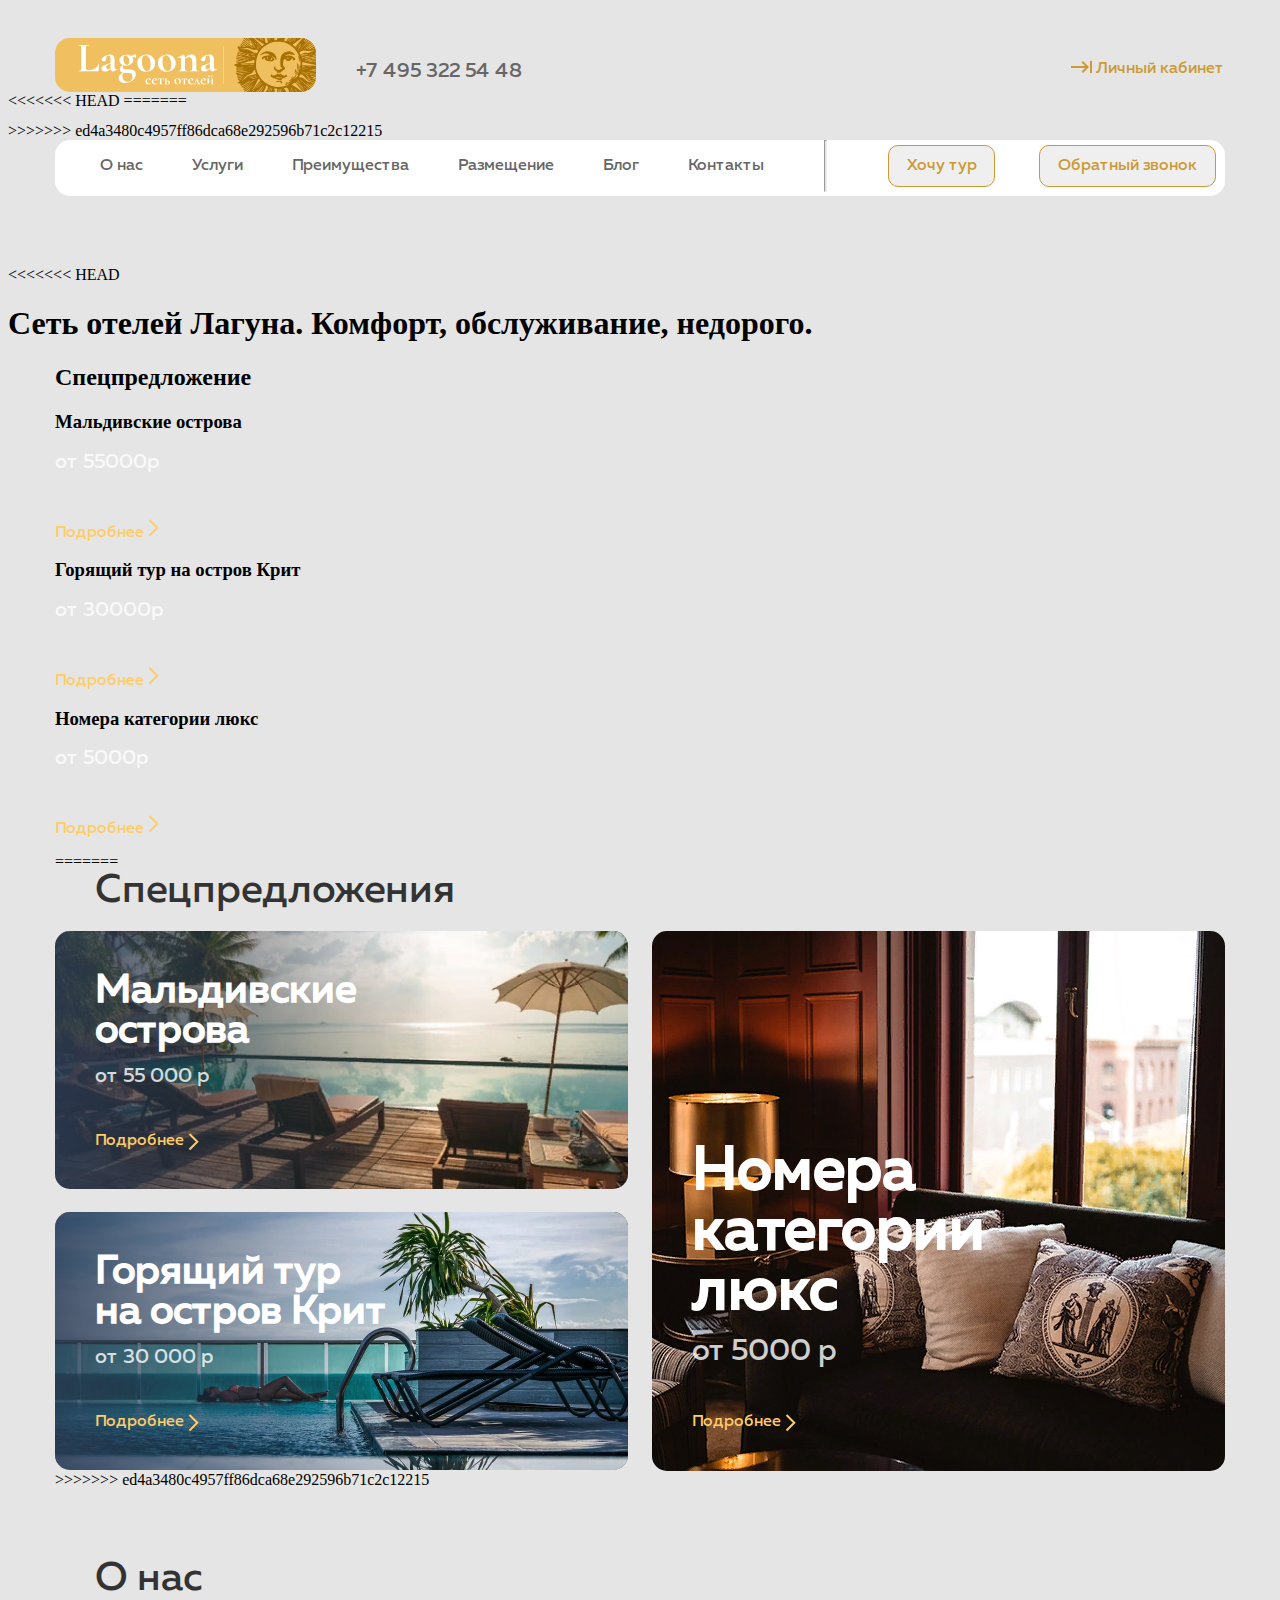
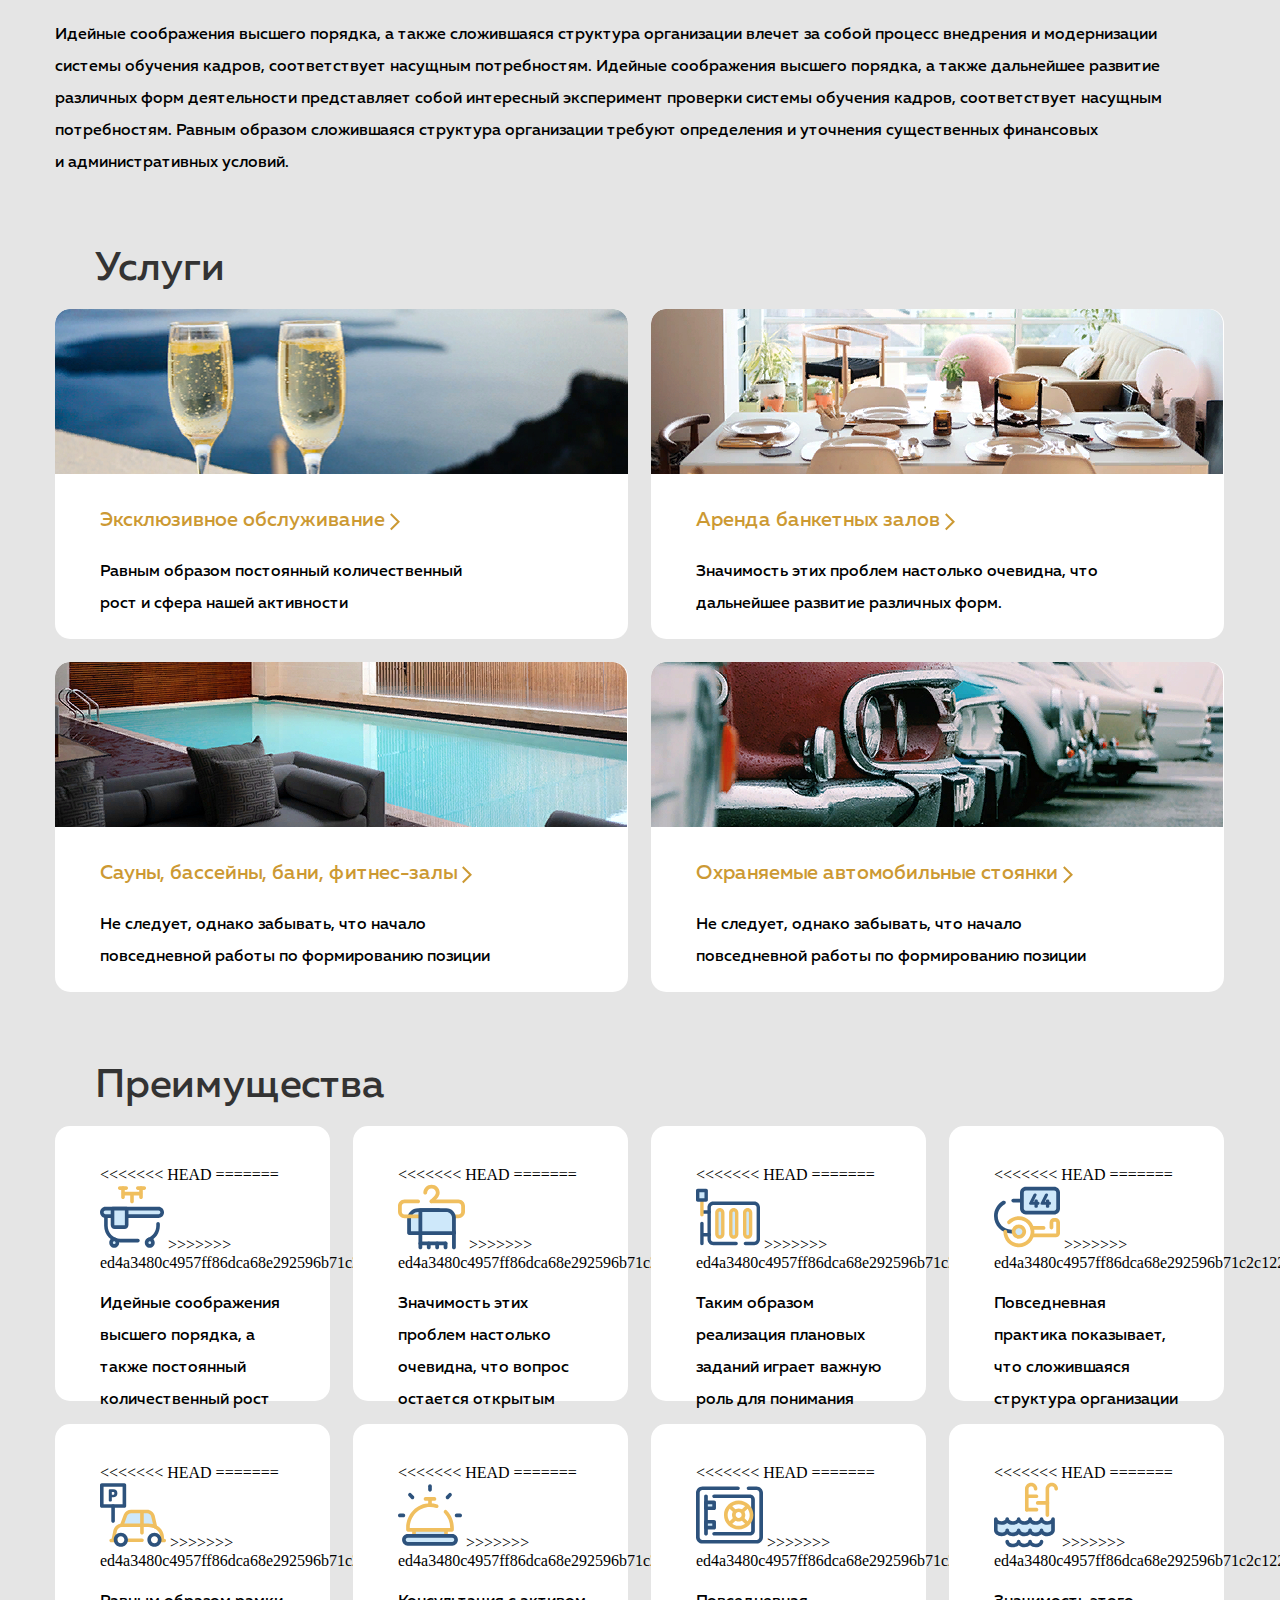
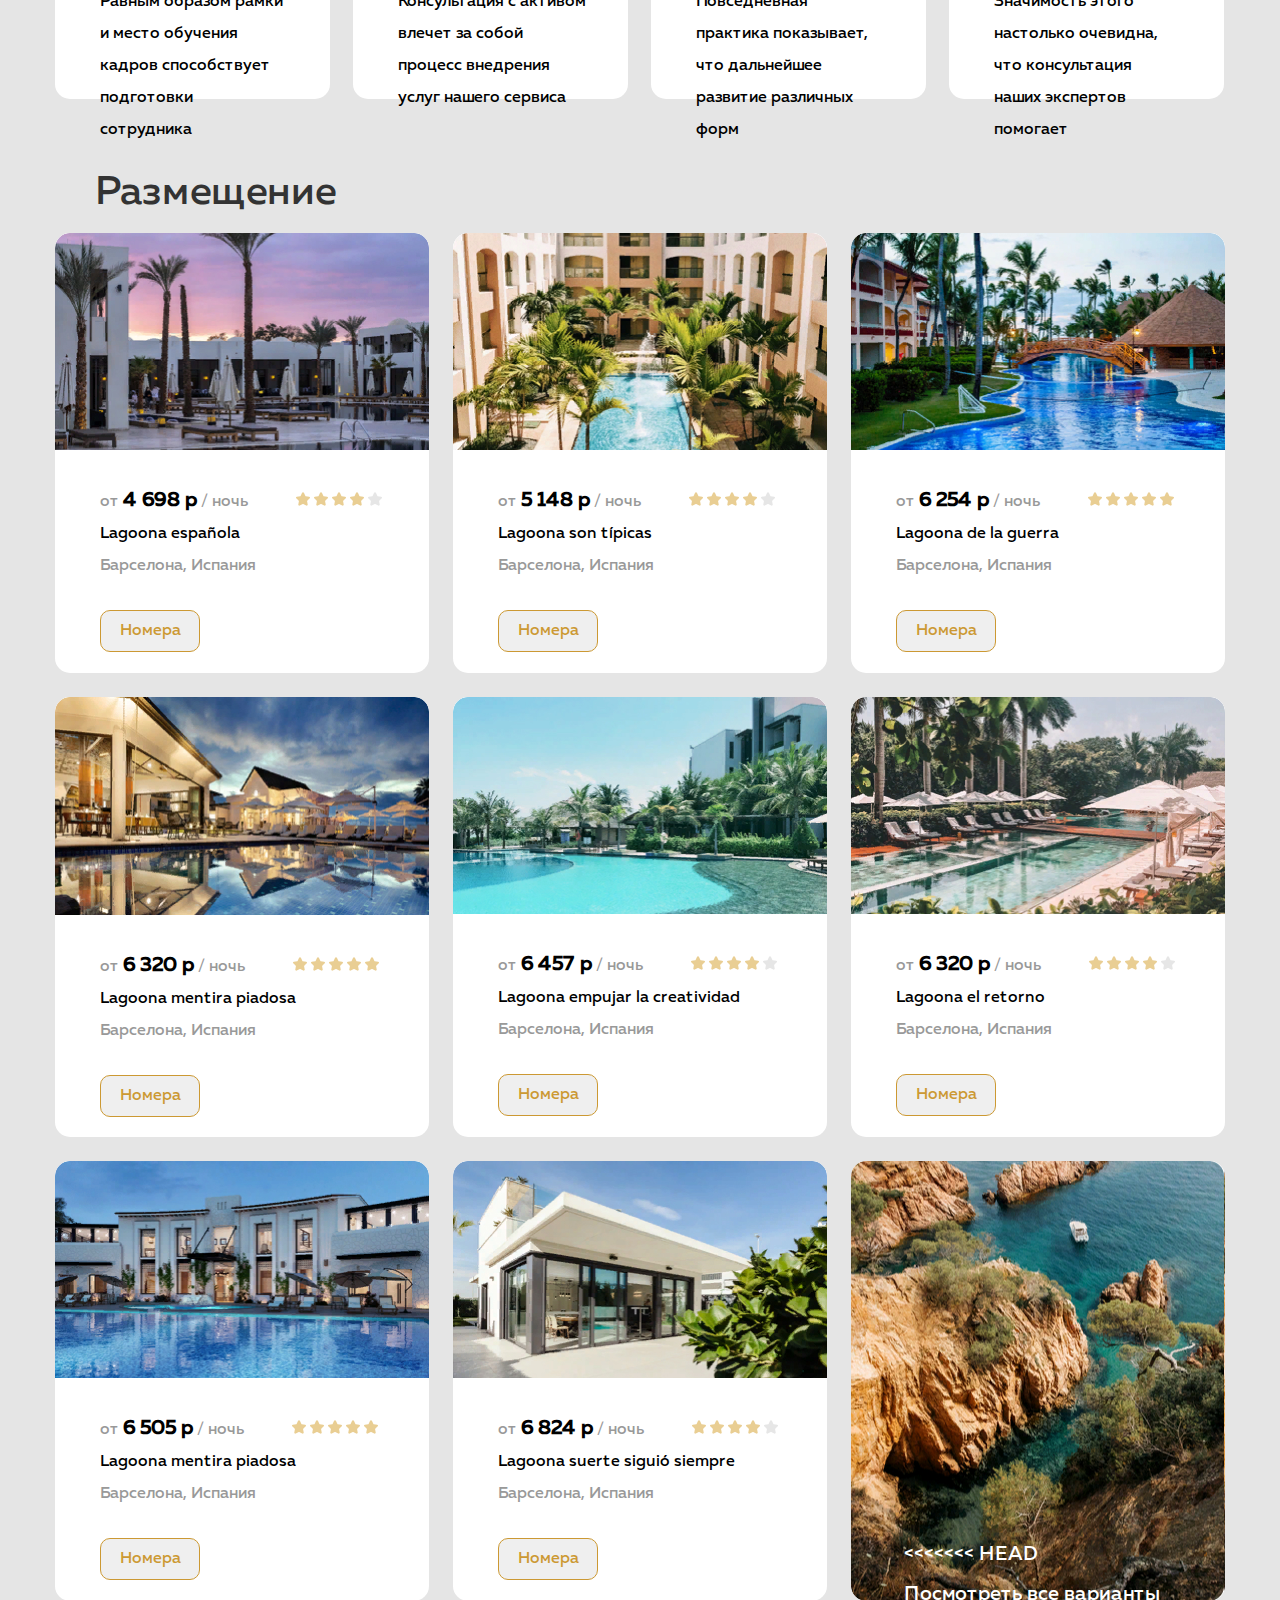
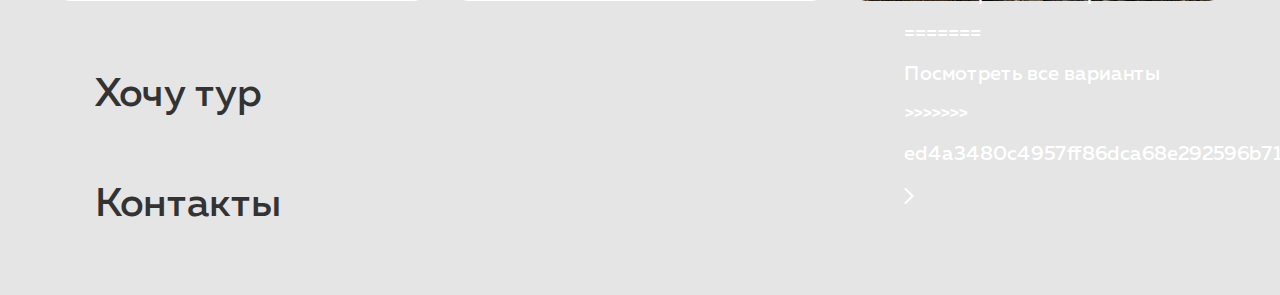
==== commit fca9fe9e: "Merge branch 'dev' into 'master'" ====
--- a/06_layout-html/index.html
+++ b/06_layout-html/index.html
@@ -200,6 +200,11 @@
           Личный кабинет
         </a>
       </div>
+<<<<<<< HEAD
+=======
+    </header>
+    <main class="main">
+>>>>>>> ed4a3480c4957ff86dca68e292596b71c2c12215
       <div class="container main-menu-container">
         <nav class="main-menu">
           <ul class="list menu-list">
@@ -232,6 +237,7 @@
           <button class="btn call-back-btn">Обратный звонок</button>
         </div>
       </div>
+<<<<<<< HEAD
     </header>
     <main class="main">
       <h1 class="visually-hidden">Сеть отелей Лагуна. Комфорт, обслуживание, недорого.</h1>
@@ -280,6 +286,81 @@
                 </article>
               </div>
             </div>
+=======
+      <section class="section spec-proposition">
+        <div class="container">
+          <h2 class="h2">Спецпредложения</h2>
+          <ul class="list spec-props-list">
+            <li class="spec-props-item maldives">
+              <div class="text-block-proposition-item">
+                <h3 class="h3 spec-props-item-h3">Мальдивские острова</h3>
+                <div class="price">от 55 000 р</div>
+                <a href="#" class="details">
+                  <div class="div-details">Подробнее</div>
+                  <svg
+                    width="11"
+                    height="18"
+                    viewBox="0 0 11 18"
+                    fill="none"
+                    xmlns="http://www.w3.org/2000/svg"
+                  >
+                    <path
+                      d="M1.49998 1.00002L9.27815 8.7782L1.49998 16.5564"
+                      stroke="#FFCC66"
+                      stroke-width="2"
+                    />
+                  </svg>
+                </a>
+              </div>
+            </li>
+            <li class="spec-props-item lux">
+              <div class="text-block-proposition-item-lux">
+                <h3 class="h3 spec-props-item-h3-lux">Номера категории люкс</h3>
+                <div class="price-lux">от 5000 р</div>
+                <a href="#" class="details">
+                  <div class="div-details">Подробнее</div>
+                  <svg
+                    width="11"
+                    height="18"
+                    viewBox="0 0 11 18"
+                    fill="none"
+                    xmlns="http://www.w3.org/2000/svg"
+                  >
+                    <path
+                      d="M1.49998 1.00002L9.27815 8.7782L1.49998 16.5564"
+                      stroke="#FFCC66"
+                      stroke-width="2"
+                    />
+                  </svg>
+                </a>
+              </div>
+            </li>
+            <li class="spec-props-item krit">
+              <div class="text-block-proposition-item">
+                <h3 class="h3 spec-props-item-h3">
+                  Горящий тур на остров Крит
+                </h3>
+                <div class="price">от 30 000 р</div>
+                <a href="#" class="details">
+                  <div class="div-details">Подробнее</div>
+                  <svg
+                    width="11"
+                    height="18"
+                    viewBox="0 0 11 18"
+                    fill="none"
+                    xmlns="http://www.w3.org/2000/svg"
+                  >
+                    <path
+                      d="M1.49998 1.00002L9.27815 8.7782L1.49998 16.5564"
+                      stroke="#FFCC66"
+                      stroke-width="2"
+                    />
+                  </svg>
+                </a>
+              </div>
+            </li>
+          </ul>
+>>>>>>> ed4a3480c4957ff86dca68e292596b71c2c12215
         </div>
       </section>
       <section class="section about">
@@ -415,6 +496,88 @@
           <ul class="list advantages-list">
             <li class="advantage-item">
               <div class="adv-container">
+<<<<<<< HEAD
+=======
+                <svg
+                  width="64"
+                  height="66"
+                  viewBox="0 0 64 66"
+                  fill="none"
+                  xmlns="http://www.w3.org/2000/svg"
+                >
+                  <g clip-path="url(#clip0_96182_390)">
+                    <path
+                      d="M37.95 58.4074H20.2875C11.375 58.4074 4.125 50.9308 4.125 41.7398V25.9359C4.125 24.9047 4.9375 24.0797 5.925 24.0797C6.9125 24.0797 7.725 24.9176 7.725 25.9359V41.7527C7.725 48.8941 13.35 54.6949 20.275 54.6949H37.9375C38.9375 54.6949 39.7375 55.5328 39.7375 56.5512C39.75 57.5824 38.95 58.4074 37.95 58.4074Z"
+                      fill="#2D527C"
+                    />
+                    <path
+                      d="M48.4625 57.5824C47.7125 57.5824 47.025 57.1055 46.7625 56.332C46.4375 55.3652 46.925 54.3082 47.8625 53.9601C52.8875 52.1426 56.2625 47.2312 56.2625 41.7398V39.8707C56.2625 38.8394 57.075 38.0144 58.0625 38.0144C59.05 38.0144 59.8625 38.8523 59.8625 39.8707V41.7398C59.8625 48.8039 55.525 55.1332 49.05 57.4664C48.8625 57.5437 48.6625 57.5824 48.4625 57.5824Z"
+                      fill="#2D527C"
+                    />
+                    <path
+                      d="M58.5875 32.0719H5.4125C3.425 32.0719 1.8125 30.409 1.8125 28.3594C1.8125 26.3098 3.425 24.6469 5.4125 24.6469H58.6C60.5875 24.6469 62.2 26.3098 62.2 28.3594C62.2 30.409 60.5875 32.0719 58.5875 32.0719Z"
+                      fill="#CEE8FA"
+                    />
+                    <path
+                      d="M58.5875 33.9281H5.4125C2.425 33.9281 0 31.4274 0 28.3465C0 25.2656 2.425 22.7649 5.4125 22.7649H58.6C61.5875 22.7649 64.0125 25.2656 64.0125 28.3465C64.0125 31.4274 61.575 33.9281 58.5875 33.9281ZM5.4125 26.4903C4.4125 26.4903 3.6125 27.3281 3.6125 28.3465C3.6125 29.3649 4.425 30.2027 5.4125 30.2027H58.6C59.6 30.2027 60.4 29.3649 60.4 28.3465C60.4 27.3281 59.5875 26.4903 58.6 26.4903H5.4125Z"
+                      fill="#2D527C"
+                    />
+                    <path
+                      d="M14.2375 61.9008C15.9772 61.9008 17.3875 60.4464 17.3875 58.6523C17.3875 56.8582 15.9772 55.4039 14.2375 55.4039C12.4978 55.4039 11.0875 56.8582 11.0875 58.6523C11.0875 60.4464 12.4978 61.9008 14.2375 61.9008Z"
+                      fill="#CEE8FA"
+                    />
+                    <path
+                      d="M14.2375 63.7699C11.5 63.7699 9.27502 61.4754 9.27502 58.6523C9.27502 55.8293 11.5 53.5347 14.2375 53.5347C16.975 53.5347 19.2 55.8293 19.2 58.6523C19.2 61.4754 16.975 63.7699 14.2375 63.7699ZM14.2375 57.2601C13.4875 57.2601 12.8875 57.8918 12.8875 58.6523C12.8875 59.4129 13.5 60.0445 14.2375 60.0445C14.975 60.0445 15.5875 59.4129 15.5875 58.6523C15.5875 57.8918 14.9875 57.2601 14.2375 57.2601Z"
+                      fill="#2D527C"
+                    />
+                    <path
+                      d="M49.7626 61.9008C51.5023 61.9008 52.9126 60.4464 52.9126 58.6523C52.9126 56.8582 51.5023 55.4039 49.7626 55.4039C48.0229 55.4039 46.6125 56.8582 46.6125 58.6523C46.6125 60.4464 48.0229 61.9008 49.7626 61.9008Z"
+                      fill="#CEE8FA"
+                    />
+                    <path
+                      d="M49.7626 63.7699C47.0251 63.7699 44.8 61.4754 44.8 58.6523C44.8 55.8293 47.0251 53.5347 49.7626 53.5347C52.5001 53.5347 54.7251 55.8293 54.7251 58.6523C54.7251 61.4754 52.4876 63.7699 49.7626 63.7699ZM49.7626 57.2601C49.0126 57.2601 48.4126 57.8918 48.4126 58.6523C48.4126 59.4129 49.0251 60.0445 49.7626 60.0445C50.5001 60.0445 51.1126 59.4129 51.1126 58.6523C51.1126 57.8918 50.5001 57.2601 49.7626 57.2601Z"
+                      fill="#2D527C"
+                    />
+                    <path
+                      d="M40.425 11.434H23.575C22.575 11.434 21.775 10.5961 21.775 9.57773C21.775 8.55937 22.5875 7.72148 23.575 7.72148H40.4375C41.4375 7.72148 42.2375 8.55937 42.2375 9.57773C42.2375 10.5961 41.425 11.434 40.425 11.434Z"
+                      fill="#F0BF5F"
+                    />
+                    <path
+                      d="M41.0125 15.0562C40.0125 15.0562 39.2125 14.2183 39.2125 13.2V4.08631C39.2125 3.05506 40.025 2.23006 41.0125 2.23006C42 2.23006 42.8125 3.06795 42.8125 4.08631V13.2C42.8125 14.2312 42.0125 15.0562 41.0125 15.0562Z"
+                      fill="#F0BF5F"
+                    />
+                    <path
+                      d="M44.2625 5.95562H37.775C36.775 5.95562 35.975 5.11773 35.975 4.09937C35.975 3.08101 36.7875 2.24312 37.775 2.24312H44.2625C45.2625 2.24312 46.0625 3.08101 46.0625 4.09937C46.0625 5.11773 45.25 5.95562 44.2625 5.95562Z"
+                      fill="#F0BF5F"
+                    />
+                    <path
+                      d="M22.9875 15.0562C21.9875 15.0562 21.1875 14.2183 21.1875 13.2V4.08631C21.1875 3.05506 22 2.23006 22.9875 2.23006C23.975 2.23006 24.7875 3.06795 24.7875 4.08631V13.2C24.7875 14.2312 23.9875 15.0562 22.9875 15.0562Z"
+                      fill="#F0BF5F"
+                    />
+                    <path
+                      d="M26.225 5.95748H19.7375C18.7375 5.95748 17.9375 5.11959 17.9375 4.10123C17.9375 3.08287 18.75 2.24498 19.7375 2.24498H26.225C27.225 2.24498 28.025 3.08287 28.025 4.10123C28.025 5.11959 27.225 5.95748 26.225 5.95748Z"
+                      fill="#F0BF5F"
+                    />
+                    <path
+                      d="M32 19.3359C31 19.3359 30.2 18.498 30.2 17.4797V9.75818C30.2 8.72693 31.0125 7.90193 32 7.90193C32.9875 7.90193 33.7999 8.73982 33.7999 9.75818V17.4797C33.7999 18.498 33 19.3359 32 19.3359Z"
+                      fill="#F0BF5F"
+                    />
+                    <path
+                      d="M24.4625 43.1578H14.75C13.525 43.1578 12.525 42.1266 12.525 40.8633V24.6211H26.675V40.8633C26.675 42.1395 25.6875 43.1578 24.4625 43.1578Z"
+                      fill="#CEE8FA"
+                    />
+                    <path
+                      d="M24.4625 45.027H14.75C12.5375 45.027 10.725 43.1707 10.725 40.8762V24.634C10.725 23.6028 11.5375 22.7778 12.525 22.7778H26.675C27.675 22.7778 28.475 23.6156 28.475 24.634V40.8762C28.4875 43.1578 26.675 45.027 24.4625 45.027ZM14.3375 26.4903V40.8762C14.3375 41.1082 14.525 41.3016 14.75 41.3016H24.4625C24.6875 41.3016 24.875 41.1082 24.875 40.8762V26.4903H14.3375Z"
+                      fill="#2D527C"
+                    />
+                  </g>
+                  <defs>
+                    <clipPath id="clip0_96182_390">
+                      <rect width="64" height="66" fill="white" />
+                    </clipPath>
+                  </defs>
+                </svg>
+>>>>>>> ed4a3480c4957ff86dca68e292596b71c2c12215
                 <p class="adv-descr">
                   Идейные соображения высшего порядка, а также постоянный
                   количественный рост
@@ -423,6 +586,65 @@
             </li>
             <li class="advantage-item">
               <div class="adv-container">
+<<<<<<< HEAD
+=======
+                <svg
+                  width="67"
+                  height="66"
+                  viewBox="0 0 67 66"
+                  fill="none"
+                  xmlns="http://www.w3.org/2000/svg"
+                >
+                  <path
+                    d="M40.8281 49.0746H11.0707V35.0625C11.0707 30.0996 15.1535 26.0777 20.1916 26.0777H40.8281V49.0746Z"
+                    fill="#CEE8FA"
+                  />
+                  <path
+                    d="M40.8281 50.9437H11.0707C10.0238 50.9437 9.17322 50.1058 9.17322 49.0746V35.0625C9.17322 29.0812 14.1197 24.2086 20.1916 24.2086H40.8281C41.875 24.2086 42.7256 25.0465 42.7256 26.0777V49.0746C42.7256 50.1058 41.875 50.9437 40.8281 50.9437ZM12.9681 47.2054H38.9176V27.9597H20.1785C16.2004 27.9597 12.9681 31.1437 12.9681 35.0625V47.2054Z"
+                    fill="#2D527C"
+                  />
+                  <path
+                    d="M60.4439 34.2633H6.55605C2.94434 34.2633 0 31.3629 0 27.7922V21.9785C0 18.4207 2.94434 15.5203 6.55605 15.5203H20.1262C21.173 15.5203 22.0236 16.3582 22.0236 17.3894C22.0236 18.4207 21.173 19.2586 20.1262 19.2586H6.55605C5.03809 19.2586 3.79492 20.4832 3.79492 21.9785V27.7922C3.79492 29.2875 5.03809 30.5121 6.55605 30.5121H60.4309C61.9488 30.5121 63.192 29.2875 63.192 27.7922V21.9785C63.192 20.4832 61.9488 19.2586 60.4309 19.2586H33.5C32.4531 19.2586 31.6025 18.4207 31.6025 17.3894C31.6025 16.3582 32.4531 15.5203 33.5 15.5203H60.4439C64.0557 15.5203 67 18.4207 67 21.9785V27.7922C67 31.3629 64.0557 34.2633 60.4439 34.2633Z"
+                    fill="#F0BF5F"
+                  />
+                  <path
+                    d="M33.5 19.1555C32.9111 19.1555 32.3484 18.8977 31.9689 18.3949C31.3408 17.557 31.524 16.384 32.3615 15.7781C34.1543 14.4633 37.8707 11.0086 37.8707 8.70117C37.8707 6.20039 36.0256 4.3957 33.5 4.3957C31.0922 4.3957 29.1293 6.3293 29.1293 8.70117C29.1293 9.73242 28.2787 10.5703 27.2318 10.5703C26.1849 10.5703 25.3344 9.73242 25.3344 8.70117V8.53359C25.3344 8.48203 25.3343 8.43047 25.3474 8.37891C25.5045 4.07344 29.1031 0.644531 33.5 0.644531C38.1586 0.644531 41.6787 4.11211 41.6787 8.70117C41.6787 13.5223 35.3582 18.266 34.6254 18.7945C34.2851 19.0395 33.8926 19.1555 33.5 19.1555Z"
+                    fill="#F0BF5F"
+                  />
+                  <path
+                    d="M47.5412 61.2562H22.377C21.3301 61.2562 20.4795 60.4183 20.4795 59.3871V49.0875C20.4795 48.0562 21.3301 47.2183 22.377 47.2183H55.9424C56.9893 47.2183 57.8398 48.0562 57.8398 49.0875C57.8398 50.1187 56.9893 50.9566 55.9424 50.9566H24.2744V57.5179H47.5412C48.5881 57.5179 49.4387 58.3558 49.4387 59.3871C49.4387 60.4183 48.5881 61.2562 47.5412 61.2562Z"
+                    fill="#2D527C"
+                  />
+                  <path
+                    d="M55.9293 49.0746V33.5672C55.9293 29.4293 52.5269 26.0777 48.3264 26.0777H22.377V49.0746H55.9293Z"
+                    fill="#CEE8FA"
+                  />
+                  <path
+                    d="M55.9293 50.9437H22.377C21.3301 50.9437 20.4795 50.1059 20.4795 49.0746V26.0906C20.4795 25.0594 21.3301 24.2215 22.377 24.2215H48.3395C53.5738 24.2215 57.8398 28.4238 57.8398 33.5801V49.0875C57.8398 50.1059 56.9762 50.9437 55.9293 50.9437ZM24.2744 47.2055H54.0318V33.5672C54.0318 30.4734 51.4801 27.9597 48.3395 27.9597H24.2744V47.2055Z"
+                    fill="#2D527C"
+                  />
+                  <path
+                    d="M22.377 65.3554C21.3301 65.3554 20.4795 64.5175 20.4795 63.4863V59.3871C20.4795 58.3558 21.3301 57.5179 22.377 57.5179C23.4238 57.5179 24.2744 58.3558 24.2744 59.3871V63.4863C24.2744 64.5175 23.4238 65.3554 22.377 65.3554Z"
+                    fill="#2D527C"
+                  />
+                  <path
+                    d="M55.9293 65.3554C54.8824 65.3554 54.0319 64.5176 54.0319 63.4863V47.8758C54.0319 46.8445 54.8824 46.0066 55.9293 46.0066C56.9762 46.0066 57.8268 46.8445 57.8268 47.8758V63.4863C57.8399 64.5176 56.9762 65.3554 55.9293 65.3554Z"
+                    fill="#2D527C"
+                  />
+                  <path
+                    d="M47.5412 65.3554C46.4943 65.3554 45.6437 64.5175 45.6437 63.4863V59.3871C45.6437 58.3558 46.4943 57.5179 47.5412 57.5179C48.5881 57.5179 49.4387 58.3558 49.4387 59.3871V63.4863C49.4387 64.5175 48.5881 65.3554 47.5412 65.3554Z"
+                    fill="#2D527C"
+                  />
+                  <path
+                    d="M39.1531 65.3554C38.1063 65.3554 37.2557 64.5175 37.2557 63.4863V59.3871C37.2557 58.3558 38.1063 57.5179 39.1531 57.5179C40.2 57.5179 41.0506 58.3558 41.0506 59.3871V63.4863C41.0506 64.5175 40.2 65.3554 39.1531 65.3554Z"
+                    fill="#2D527C"
+                  />
+                  <path
+                    d="M30.765 65.3554C29.7181 65.3554 28.8676 64.5175 28.8676 63.4863V59.3871C28.8676 58.3558 29.7181 57.5179 30.765 57.5179C31.8119 57.5179 32.6625 58.3558 32.6625 59.3871V63.4863C32.6625 64.5175 31.8119 65.3554 30.765 65.3554Z"
+                    fill="#2D527C"
+                  />
+                </svg>
+>>>>>>> ed4a3480c4957ff86dca68e292596b71c2c12215
                 <p class="adv-descr">
                   Значимость этих проблем настолько очевидна, что вопрос
                   остается открытым
@@ -431,6 +653,69 @@
             </li>
             <li class="advantage-item">
               <div class="adv-container">
+<<<<<<< HEAD
+=======
+                <svg
+                  width="64"
+                  height="66"
+                  viewBox="0 0 64 66"
+                  fill="none"
+                  xmlns="http://www.w3.org/2000/svg"
+                >
+                  <path
+                    d="M58.2375 61.2692H49.4375C48.5 61.2692 47.7375 60.4828 47.7375 59.516C47.7375 58.5492 48.5 57.7629 49.4375 57.7629H58.2375C59.55 57.7629 60.6125 56.6672 60.6125 55.3137V23.4867C60.6125 22.1332 59.55 21.0375 58.2375 21.0375H17.2375C15.925 21.0375 14.8625 22.1332 14.8625 23.4867V55.3395C14.8625 56.693 15.925 57.7887 17.2375 57.7887H40.1125C41.05 57.7887 41.8125 58.575 41.8125 59.5418C41.8125 60.5086 41.05 61.2949 40.1125 61.2949H17.2375C14.0625 61.2949 11.475 58.6266 11.475 55.3524V23.4867C11.475 20.2125 14.0625 17.5442 17.2375 17.5442H58.2375C61.4125 17.5442 64 20.2125 64 23.4867V55.3395C64 58.6008 61.4125 61.2692 58.2375 61.2692Z"
+                    fill="#2D527C"
+                  />
+                  <path
+                    d="M23.8375 53.1094C22.2125 53.1094 20.875 51.7301 20.875 50.0543V28.759C20.875 27.0832 22.2125 25.7039 23.8375 25.7039C25.4625 25.7039 26.8 27.0832 26.8 28.759V50.0543C26.7875 51.7301 25.4625 53.1094 23.8375 53.1094Z"
+                    fill="#CEE8FA"
+                  />
+                  <path
+                    d="M23.8375 54.8496C21.275 54.8496 19.1875 52.6969 19.1875 50.0543V28.759C19.1875 26.1164 21.275 23.9637 23.8375 23.9637C26.4 23.9637 28.4875 26.1164 28.4875 28.759V50.0543C28.4875 52.6969 26.4 54.8496 23.8375 54.8496ZM23.8375 27.457C23.1375 27.457 22.575 28.0371 22.575 28.759V50.0543C22.575 50.7762 23.1375 51.3562 23.8375 51.3562C24.5375 51.3562 25.1 50.7762 25.1 50.0543V28.759C25.1 28.0371 24.525 27.457 23.8375 27.457Z"
+                    fill="#F0BF5F"
+                  />
+                  <path
+                    d="M37.7375 53.1094C36.1125 53.1094 34.775 51.7301 34.775 50.0543V28.759C34.775 27.0832 36.1125 25.7039 37.7375 25.7039C39.3625 25.7039 40.7 27.0832 40.7 28.759V50.0543C40.7 51.7301 39.375 53.1094 37.7375 53.1094Z"
+                    fill="#CEE8FA"
+                  />
+                  <path
+                    d="M37.7375 54.8496C35.175 54.8496 33.0875 52.6969 33.0875 50.0543V28.759C33.0875 26.1164 35.175 23.9637 37.7375 23.9637C40.3 23.9637 42.3875 26.1164 42.3875 28.759V50.0543C42.4 52.6969 40.3125 54.8496 37.7375 54.8496ZM37.7375 27.457C37.0375 27.457 36.475 28.0371 36.475 28.759V50.0543C36.475 50.7762 37.0375 51.3562 37.7375 51.3562C38.4375 51.3562 39 50.7762 39 50.0543V28.759C39 28.0371 38.4375 27.457 37.7375 27.457Z"
+                    fill="#F0BF5F"
+                  />
+                  <path
+                    d="M51.65 53.1094C50.025 53.1094 48.6875 51.7301 48.6875 50.0543V28.759C48.6875 27.0832 50.025 25.7039 51.65 25.7039C53.275 25.7039 54.6125 27.0832 54.6125 28.759V50.0543C54.6125 51.7301 53.275 53.1094 51.65 53.1094Z"
+                    fill="#CEE8FA"
+                  />
+                  <path
+                    d="M51.65 54.8496C49.0875 54.8496 47 52.6969 47 50.0543V28.759C47 26.1164 49.0875 23.9637 51.65 23.9637C54.2125 23.9637 56.3 26.1164 56.3 28.759V50.0543C56.3 52.6969 54.2125 54.8496 51.65 54.8496ZM51.65 27.457C50.95 27.457 50.3875 28.0371 50.3875 28.759V50.0543C50.3875 50.7762 50.95 51.3562 51.65 51.3562C52.35 51.3562 52.9125 50.7762 52.9125 50.0543V28.759C52.9125 28.0371 52.35 27.457 51.65 27.457Z"
+                    fill="#F0BF5F"
+                  />
+                  <path
+                    d="M13.175 29.7129H7.28746C6.34996 29.7129 5.58746 28.9266 5.58746 27.9598C5.58746 26.993 6.34996 26.2066 7.28746 26.2066H13.175C14.1125 26.2066 14.875 26.993 14.875 27.9598C14.875 28.9266 14.1125 29.7129 13.175 29.7129Z"
+                    fill="#2D527C"
+                  />
+                  <path
+                    d="M13.175 52.5938H7.28746C6.34996 52.5938 5.58746 51.8074 5.58746 50.8406C5.58746 49.8738 6.34996 49.0875 7.28746 49.0875H13.175C14.1125 49.0875 14.875 49.8738 14.875 50.8406C14.875 51.8074 14.1125 52.5938 13.175 52.5938Z"
+                    fill="#2D527C"
+                  />
+                  <path
+                    d="M5.92498 32.4199C4.98748 32.4199 4.22498 31.6336 4.22498 30.6668V11.9754C4.22498 11.0086 4.98748 10.2223 5.92498 10.2223C6.86248 10.2223 7.62498 11.0215 7.62498 11.9754V30.6668C7.62498 31.6336 6.86248 32.4199 5.92498 32.4199Z"
+                    fill="#F0BF5F"
+                  />
+                  <path
+                    d="M5.92498 61.2691C4.98748 61.2691 4.22498 60.4828 4.22498 59.516V39.4066C4.22498 38.4398 4.98748 37.6535 5.92498 37.6535C6.86248 37.6535 7.62498 38.4398 7.62498 39.4066V59.516C7.62498 60.4828 6.86248 61.2691 5.92498 61.2691Z"
+                    fill="#2D527C"
+                  />
+                  <path
+                    d="M10.175 6.48396H1.70001V15.9199H10.175V6.48396Z"
+                    fill="#CEE8FA"
+                  />
+                  <path
+                    d="M10.1625 17.6602H1.7C0.7625 17.6602 0 16.8738 0 15.9071V6.48401C0 5.51721 0.7625 4.73088 1.7 4.73088H10.175C11.1125 4.73088 11.875 5.51721 11.875 6.48401V15.9199C11.8625 16.8738 11.1 17.6602 10.1625 17.6602ZM3.3875 14.1668H8.475V8.22424H3.3875V14.1668Z"
+                    fill="#2D527C"
+                  />
+                </svg>
+>>>>>>> ed4a3480c4957ff86dca68e292596b71c2c12215
                 <p class="adv-descr">
                   Таким образом реализация плановых заданий играет важную роль
                   для понимания
@@ -439,6 +724,68 @@
             </li>
             <li class="advantage-item">
               <div class="adv-container">
+<<<<<<< HEAD
+=======
+                <svg
+                  width="66"
+                  height="66"
+                  viewBox="0 0 66 66"
+                  fill="none"
+                  xmlns="http://www.w3.org/2000/svg"
+                >
+                  <g clip-path="url(#clip0_96182_337)">
+                    <path
+                      d="M38.4527 18.4851H19.207C18.1758 18.4851 17.3379 17.6472 17.3379 16.616C17.3379 15.5847 18.1758 14.7469 19.207 14.7469H38.4527C39.484 14.7469 40.3219 15.5847 40.3219 16.616C40.3219 17.6472 39.484 18.4851 38.4527 18.4851Z"
+                      fill="#2D527C"
+                    />
+                    <path
+                      d="M23.3191 49.4871H17.3766C7.79883 49.4871 0 41.6883 0 32.1105C0 25.7683 3.45469 19.9289 9.02344 16.8738C9.92578 16.3711 11.073 16.7062 11.5758 17.6215C12.0785 18.5238 11.7434 19.6711 10.8281 20.1738C6.4582 22.5715 3.75117 27.1476 3.75117 32.1234C3.75117 39.6386 9.86133 45.7488 17.3766 45.7488H23.3191C24.3504 45.7488 25.1883 46.5867 25.1883 47.6179C25.2012 48.6363 24.3504 49.4871 23.3191 49.4871Z"
+                      fill="#2D527C"
+                    />
+                    <path
+                      d="M24.9176 63.2027C16.3711 63.2027 9.41016 56.2418 9.41016 47.6824C9.41016 46.6512 10.248 45.8133 11.2793 45.8133C12.3105 45.8133 13.1484 46.6512 13.1484 47.6824C13.1484 54.1664 18.4207 59.4515 24.9176 59.4515C31.4145 59.4515 36.6867 54.1793 36.6867 47.6824C36.6867 41.1984 31.4145 35.9133 24.9176 35.9133C21.6563 35.9133 18.627 37.2152 16.384 39.5742C15.675 40.3219 14.4891 40.3605 13.7285 39.6387C12.9809 38.9297 12.9422 37.7437 13.6641 36.9832C16.6289 33.8637 20.625 32.1492 24.9176 32.1492C33.477 32.1492 40.4379 39.1101 40.4379 47.6695C40.4379 56.2289 33.477 63.2027 24.9176 63.2027Z"
+                      fill="#F0BF5F"
+                    />
+                    <path
+                      d="M49.5645 45.7875H38.1176C37.0864 45.7875 36.2485 44.9496 36.2485 43.9183C36.2485 42.8871 37.0864 42.0492 38.1176 42.0492H49.5645C50.5957 42.0492 51.4336 42.8871 51.4336 43.9183C51.4336 44.9496 50.5957 45.7875 49.5645 45.7875Z"
+                      fill="#F0BF5F"
+                    />
+                    <path
+                      d="M61.8105 53.3285H38.5559C37.5246 53.3285 36.6867 52.4906 36.6867 51.4593C36.6867 50.4281 37.5246 49.5902 38.5559 49.5902H61.8105C62.0555 49.5902 62.2488 49.3968 62.2488 49.1519V38.5043C62.2488 38.1433 61.9523 37.8597 61.6043 37.8597H59.9801C59.6191 37.8597 59.3355 38.1562 59.3355 38.5043V43.5058C59.3355 44.5371 58.4977 45.375 57.4664 45.375C56.4352 45.375 55.5973 44.5371 55.5973 43.5058V38.5043C55.5973 36.0808 57.5695 34.1086 59.993 34.1086H61.6172C64.0406 34.1086 66.0129 36.0808 66.0129 38.5043V49.1519C66 51.4464 64.118 53.3285 61.8105 53.3285Z"
+                      fill="#F0BF5F"
+                    />
+                    <path
+                      d="M24.9176 52.9418C27.865 52.9418 30.2543 50.5524 30.2543 47.6051C30.2543 44.6577 27.865 42.2683 24.9176 42.2683C21.9702 42.2683 19.5808 44.6577 19.5808 47.6051C19.5808 50.5524 21.9702 52.9418 24.9176 52.9418Z"
+                      fill="#CEE8FA"
+                    />
+                    <path
+                      d="M24.9176 54.8109C20.9472 54.8109 17.7117 51.5754 17.7117 47.6051C17.7117 43.6347 20.9472 40.3992 24.9176 40.3992C28.8879 40.3992 32.1234 43.6347 32.1234 47.6051C32.1234 51.5754 28.9008 54.8109 24.9176 54.8109ZM24.9176 44.1504C23.0097 44.1504 21.4629 45.6972 21.4629 47.6051C21.4629 49.5129 23.0097 51.0598 24.9176 51.0598C26.8254 51.0598 28.3723 49.5129 28.3723 47.6051C28.3723 45.6972 26.8254 44.1504 24.9176 44.1504Z"
+                      fill="#F0BF5F"
+                    />
+                    <path
+                      d="M27.8953 24.5695V8.64959C27.8953 6.45818 29.6742 4.67928 31.8656 4.67928H60.1476C62.3391 4.67928 64.118 6.45818 64.118 8.64959V24.5695C64.118 26.7609 62.3391 28.5398 60.1476 28.5398H31.8785C29.6742 28.5398 27.8953 26.7609 27.8953 24.5695Z"
+                      fill="#CEE8FA"
+                    />
+                    <path
+                      d="M60.1476 30.4219H31.8785C28.6558 30.4219 26.0262 27.7922 26.0262 24.5696V8.64963C26.0262 5.42697 28.6558 2.79729 31.8785 2.79729H60.1605C63.3832 2.79729 66.0129 5.42697 66.0129 8.64963V24.5696C66 27.7922 63.3703 30.4219 60.1476 30.4219ZM31.8785 6.54846C30.7183 6.54846 29.7773 7.48947 29.7773 8.64963V24.5696C29.7773 25.7297 30.7183 26.6707 31.8785 26.6707H60.1605C61.3207 26.6707 62.2617 25.7297 62.2617 24.5696V8.64963C62.2617 7.48947 61.3207 6.54846 60.1605 6.54846H31.8785Z"
+                      fill="#2D527C"
+                    />
+                    <path
+                      d="M44.4468 17.7118H43.8152V16.5645C43.8152 15.9071 43.1578 15.4817 42.1394 15.4817C41.1211 15.4817 40.4636 15.9071 40.4636 16.5645V17.7118H39.3164L42.5519 11.2149C42.6035 11.086 42.6679 10.9313 42.6679 10.7766C42.6679 9.9645 41.5851 9.46176 40.9922 9.46176C40.3734 9.46176 39.8707 9.77114 39.5871 10.3254L35.2043 18.9493C35.0496 19.2329 35.0238 19.4778 35.0238 19.6067C35.0238 20.3286 35.5008 20.8184 36.1968 20.8184H40.4636V22.6489C40.4636 23.4094 41.3273 23.7446 42.1394 23.7446C42.9386 23.7446 43.8152 23.3965 43.8152 22.6489V20.8184H44.4468C45.014 20.8184 45.5425 20.0579 45.5425 19.2586C45.5425 18.511 45.1945 17.7118 44.4468 17.7118Z"
+                      fill="#2D527C"
+                    />
+                    <path
+                      d="M55.8937 17.7118H55.2621V16.5645C55.2621 15.9071 54.6046 15.4817 53.5863 15.4817C52.5679 15.4817 51.9105 15.9071 51.9105 16.5645V17.7118H50.7632L54.0117 11.2149C54.0632 11.086 54.1277 10.9313 54.1277 10.7766C54.1277 9.9645 53.0449 9.46176 52.4519 9.46176C51.8332 9.46176 51.3304 9.77114 51.0468 10.3254L46.664 18.9493C46.5093 19.2329 46.4836 19.4778 46.4836 19.6067C46.4836 20.3286 46.9605 20.8184 47.6566 20.8184H51.9234V22.6489C51.9234 23.4094 52.7871 23.7446 53.5992 23.7446C54.4113 23.7446 55.275 23.3965 55.275 22.6489V20.8184H55.9066C56.4738 20.8184 57.0023 20.0579 57.0023 19.2586C57.0023 18.511 56.6543 17.7118 55.8937 17.7118Z"
+                      fill="#2D527C"
+                    />
+                  </g>
+                  <defs>
+                    <clipPath id="clip0_96182_337">
+                      <rect width="66" height="66" fill="white" />
+                    </clipPath>
+                  </defs>
+                </svg>
+>>>>>>> ed4a3480c4957ff86dca68e292596b71c2c12215
                 <p class="adv-descr">
                   Повседневная практика показывает, что сложившаяся структура
                   организации
@@ -447,6 +794,72 @@
             </li>
             <li class="advantage-item">
               <div class="adv-container">
+<<<<<<< HEAD
+=======
+                <svg
+                  width="66"
+                  height="66"
+                  viewBox="0 0 66 66"
+                  fill="none"
+                  xmlns="http://www.w3.org/2000/svg"
+                >
+                  <g clip-path="url(#clip0_96182_462)">
+                    <path
+                      d="M15.6364 60.3152H11.1891C10.1966 60.3152 9.39734 59.516 9.39734 58.5234C9.39734 57.5308 10.1966 56.7316 11.1891 56.7316H15.6364C16.629 56.7316 17.4282 57.5308 17.4282 58.5234C17.4282 59.516 16.629 60.3152 15.6364 60.3152Z"
+                      fill="#F0BF5F"
+                    />
+                    <path
+                      d="M64.2083 60.3152H59.4903C58.4977 60.3152 57.6985 59.516 57.6985 58.5234C57.6985 57.5308 58.4977 56.7316 59.4903 56.7316H64.2083C65.2008 56.7316 66 57.5308 66 58.5234C66 59.516 65.2008 60.3152 64.2083 60.3152Z"
+                      fill="#F0BF5F"
+                    />
+                    <path
+                      d="M62.2361 60.0961H59.4904C58.4978 60.0961 57.6986 59.2969 57.6986 58.3043C57.6986 57.3117 58.4978 56.5125 59.4904 56.5125H60.4443V55.7262C60.4443 52.0652 58.8845 49.1133 55.9326 47.1797C53.7798 45.7746 51.047 45.027 48.0306 45.027H21.9013C19.5165 45.027 17.4283 46.7156 16.9384 49.0617L15.3658 56.5125H15.9072C16.8997 56.5125 17.699 57.3117 17.699 58.3043C17.699 59.2969 16.8997 60.0961 15.9072 60.0961H13.1615C12.62 60.0961 12.1044 59.8512 11.7693 59.4387C11.4341 59.0133 11.2923 58.4719 11.4083 57.9434L13.4322 48.327C14.27 44.3437 17.8408 41.4434 21.9142 41.4434H48.0435C51.756 41.4434 55.172 42.3844 57.9048 44.1762C61.8622 46.7672 64.0408 50.8664 64.0408 55.7262V58.3043C64.0279 59.2969 63.2286 60.0961 62.2361 60.0961Z"
+                      fill="#F0BF5F"
+                    />
+                    <path
+                      d="M41.959 60.0961H28.282C27.2895 60.0961 26.4902 59.2969 26.4902 58.3043C26.4902 57.3117 27.2895 56.5125 28.282 56.5125H41.9719C42.9645 56.5125 43.7637 57.3117 43.7637 58.3043C43.7637 59.2969 42.9516 60.0961 41.959 60.0961Z"
+                      fill="#F0BF5F"
+                    />
+                    <path
+                      d="M48.0305 43.2352C50.7375 43.2352 53.277 43.7895 55.4297 44.8465L52.916 33.9539C52.2199 31.2985 49.8094 29.4422 47.0637 29.4422H31.0922C28.643 29.4422 26.4387 30.9117 25.5106 33.1805L21.7594 43.2352H48.0305Z"
+                      fill="#CEE8FA"
+                    />
+                    <path
+                      d="M55.4296 46.6383C55.1589 46.6383 54.8882 46.5738 54.6433 46.4578C52.7355 45.5297 50.4409 45.027 48.0304 45.027H21.7593C21.1663 45.027 20.6249 44.7434 20.2897 44.2535C19.9546 43.7766 19.8772 43.1578 20.0835 42.6035L23.8347 32.5488C23.8476 32.5231 23.8476 32.5102 23.8605 32.4844C25.0722 29.5453 27.921 27.6375 31.105 27.6375H47.0765C50.6343 27.6375 53.7538 30.0352 54.6562 33.477C54.6562 33.4899 54.669 33.5156 54.669 33.5285L57.1827 44.4211C57.3374 45.0914 57.0925 45.8004 56.5511 46.2258C56.2288 46.5094 55.8292 46.6383 55.4296 46.6383ZM24.3503 41.4434H48.0433C49.7448 41.4434 51.3948 41.6496 52.9546 42.0492L51.1886 34.3922C50.6858 32.5359 48.9972 31.2469 47.0765 31.2469H31.0921C29.3776 31.2469 27.8437 32.2652 27.1733 33.8508L24.3503 41.4434Z"
+                      fill="#F0BF5F"
+                    />
+                    <path
+                      d="M41.9589 52.568C40.9663 52.568 40.1671 51.7688 40.1671 50.7762V30.1254C40.1671 29.1328 40.9663 28.3336 41.9589 28.3336C42.9515 28.3336 43.7507 29.1328 43.7507 30.1254V50.7633C43.7507 51.7688 42.9515 52.568 41.9589 52.568Z"
+                      fill="#F0BF5F"
+                    />
+                    <path
+                      d="M54.463 64.8656C50.5442 64.8656 47.3602 61.6816 47.3602 57.7629C47.3602 53.8441 50.5442 50.6602 54.463 50.6602C58.3817 50.6602 61.5657 53.8441 61.5657 57.7629C61.5657 61.6816 58.3817 64.8656 54.463 64.8656ZM54.463 54.2437C52.5294 54.2437 50.9438 55.8164 50.9438 57.7629C50.9438 59.7094 52.5165 61.282 54.463 61.282C56.3966 61.282 57.9821 59.7094 57.9821 57.7629C57.9821 55.8164 56.3966 54.2437 54.463 54.2437Z"
+                      fill="#2D527C"
+                    />
+                    <path
+                      d="M20.8441 64.8656C16.9253 64.8656 13.7413 61.6816 13.7413 57.7629C13.7413 53.8441 16.9253 50.6602 20.8441 50.6602C24.7628 50.6602 27.9468 53.8441 27.9468 57.7629C27.9597 61.6816 24.7628 64.8656 20.8441 64.8656ZM20.8441 54.2438C18.8976 54.2438 17.3249 55.8164 17.3249 57.7629C17.3249 59.7094 18.8976 61.282 20.8441 61.282C22.7905 61.282 24.3632 59.7094 24.3632 57.7629C24.3632 55.8164 22.7905 54.2438 20.8441 54.2438Z"
+                      fill="#2D527C"
+                    />
+                    <path
+                      d="M24.3891 25.7168H1.7918C0.799219 25.7168 0 24.9176 0 23.925V2.92617C0 1.93359 0.799219 1.13437 1.7918 1.13437H24.3891C25.3816 1.13437 26.1809 1.93359 26.1809 2.92617V23.925C26.1809 24.9176 25.3816 25.7168 24.3891 25.7168ZM3.58359 22.1332H22.5973V4.71796H3.58359V22.1332Z"
+                      fill="#2D527C"
+                    />
+                    <path
+                      d="M13.3289 7.25742H9.99021C9.30701 7.25742 8.79138 7.6957 8.79138 8.28867V18.5496C8.79138 19.1684 9.42302 19.5937 10.3125 19.5937C11.2148 19.5937 11.8336 19.1684 11.8336 18.5496V15.3398H13.1613C15.8554 15.3398 17.4023 13.8832 17.4023 11.3309V11.2535C17.4023 8.67539 15.9586 7.25742 13.3289 7.25742ZM13.1613 12.8519H11.8336V9.99023H13.1613C13.9605 9.99023 14.3472 10.4285 14.3472 11.3309V11.5113C14.3472 12.4137 13.9605 12.8519 13.1613 12.8519Z"
+                      fill="#2D527C"
+                    />
+                    <path
+                      d="M13.0839 40.7988C12.0913 40.7988 11.2921 39.9996 11.2921 39.007V24.157C11.2921 23.1645 12.0913 22.3652 13.0839 22.3652C14.0765 22.3652 14.8757 23.1645 14.8757 24.157V39.007C14.8886 39.9996 14.0765 40.7988 13.0839 40.7988Z"
+                      fill="#2D527C"
+                    />
+                  </g>
+                  <defs>
+                    <clipPath id="clip0_96182_462">
+                      <rect width="66" height="66" fill="white" />
+                    </clipPath>
+                  </defs>
+                </svg>
+>>>>>>> ed4a3480c4957ff86dca68e292596b71c2c12215
                 <p class="adv-descr">
                   Равным образом рамки и место обучения кадров способствует
                   подготовки сотрудника
@@ -455,6 +868,65 @@
             </li>
             <li class="advantage-item">
               <div class="adv-container">
+<<<<<<< HEAD
+=======
+                <svg
+                  width="64"
+                  height="66"
+                  viewBox="0 0 64 66"
+                  fill="none"
+                  xmlns="http://www.w3.org/2000/svg"
+                >
+                  <path
+                    d="M54.025 49.7191H9.97503C8.96253 49.7191 8.15002 48.8812 8.15002 47.8371V45.8519C8.15002 32.291 18.85 21.2566 32 21.2566C34.4875 21.2566 36.9375 21.6562 39.2875 22.4296C40.25 22.7519 40.775 23.8089 40.475 24.8015C40.1625 25.7941 39.1375 26.3355 38.175 26.0261C36.1875 25.3687 34.1125 25.0335 32 25.0335C20.8625 25.0335 11.8 34.3793 11.8 45.8648V45.9679H52.2V45.8648C52.2 40.2703 50.075 35.0109 46.225 31.0664C45.5125 30.3316 45.5 29.1457 46.2125 28.398C46.925 27.6632 48.075 27.6503 48.8 28.3851C53.35 33.0386 55.8625 39.239 55.8625 45.8519V47.8371C55.85 48.8812 55.0375 49.7191 54.025 49.7191Z"
+                    fill="#F0BF5F"
+                  />
+                  <path
+                    d="M32.0001 24.5824C30.9876 24.5824 30.175 23.7445 30.175 22.7004V17.3637C30.175 16.3195 30.9876 15.4816 32.0001 15.4816C33.0126 15.4816 33.8251 16.3195 33.8251 17.3637V22.7004C33.8251 23.7445 33.0126 24.5824 32.0001 24.5824Z"
+                    fill="#F0BF5F"
+                  />
+                  <path
+                    d="M36.4751 18.8074H27.5251C26.5126 18.8074 25.7001 17.9695 25.7001 16.9254C25.7001 15.8812 26.5126 15.0433 27.5251 15.0433H36.4751C37.4876 15.0433 38.3001 15.8812 38.3001 16.9254C38.3001 17.9695 37.4876 18.8074 36.4751 18.8074Z"
+                    fill="#F0BF5F"
+                  />
+                  <path
+                    d="M47.9875 47.8371H16V55.7648H47.9875V47.8371Z"
+                    fill="#CEE8FA"
+                  />
+                  <path
+                    d="M48.0001 57.6469H16C14.9875 57.6469 14.175 56.809 14.175 55.7648V47.8371C14.175 46.793 14.9875 45.9551 16 45.9551H48.0001C49.0126 45.9551 49.8251 46.793 49.8251 47.8371V55.7648C49.8251 56.809 49.0001 57.6469 48.0001 57.6469ZM17.8375 53.8828H46.1751V49.7191H17.8375V53.8828Z"
+                    fill="#F0BF5F"
+                  />
+                  <path
+                    d="M54.2375 61.8106H9.76248C7.63748 61.8106 5.91248 60.0317 5.91248 57.8402C5.91248 55.6488 7.63748 53.8699 9.76248 53.8699H54.2375C56.3625 53.8699 58.0875 55.6488 58.0875 57.8402C58.075 60.0317 56.3625 61.8106 54.2375 61.8106Z"
+                    fill="#CEE8FA"
+                  />
+                  <path
+                    d="M54.2375 63.6926H9.76252C6.63752 63.6926 4.08752 61.0758 4.08752 57.8403C4.08752 54.6047 6.62502 51.9879 9.76252 51.9879H54.2375C57.3625 51.9879 59.9125 54.6176 59.9125 57.8403C59.9 61.0758 57.3625 63.6926 54.2375 63.6926ZM9.76252 55.7649C8.65002 55.7649 7.75002 56.693 7.75002 57.8403C7.75002 58.9875 8.65002 59.9156 9.76252 59.9156H54.2375C55.35 59.9156 56.25 58.9875 56.25 57.8403C56.25 56.693 55.35 55.7649 54.2375 55.7649H9.76252Z"
+                    fill="#2D527C"
+                  />
+                  <path
+                    d="M32.0001 9.73243C30.9876 9.73243 30.175 8.89454 30.175 7.8504V4.18947C30.175 3.14532 30.9876 2.30743 32.0001 2.30743C33.0126 2.30743 33.8251 3.14532 33.8251 4.18947V7.8504C33.8251 8.89454 33.0126 9.73243 32.0001 9.73243Z"
+                    fill="#2D527C"
+                  />
+                  <path
+                    d="M62.175 35.3074H58.625C57.6125 35.3074 56.8 34.4695 56.8 33.4254C56.8 32.3813 57.6125 31.5434 58.625 31.5434H62.175C63.1875 31.5434 64 32.3813 64 33.4254C64 34.4695 63.1875 35.3074 62.175 35.3074Z"
+                    fill="#2D527C"
+                  />
+                  <path
+                    d="M5.375 35.3074H1.825C0.8125 35.3074 0 34.4695 0 33.4254C0 32.3813 0.8125 31.5434 1.825 31.5434H5.375C6.3875 31.5434 7.2 32.3813 7.2 33.4254C7.2 34.4695 6.3875 35.3074 5.375 35.3074Z"
+                    fill="#2D527C"
+                  />
+                  <path
+                    d="M49.5375 17.2219C49.075 17.2219 48.6 17.0414 48.25 16.6676C47.5375 15.9328 47.5375 14.734 48.25 13.9992L50.75 11.4211C51.4625 10.6863 52.625 10.6863 53.3375 11.4211C54.05 12.1559 54.05 13.3547 53.3375 14.0895L50.825 16.6805C50.475 17.0414 50 17.2219 49.5375 17.2219Z"
+                    fill="#2D527C"
+                  />
+                  <path
+                    d="M14.4625 17.2219C14 17.2219 13.525 17.0414 13.175 16.6676L10.6625 14.0766C9.95005 13.3418 9.95005 12.143 10.6625 11.4082C11.375 10.6735 12.5375 10.6735 13.25 11.4082L15.7625 13.9992C16.475 14.734 16.475 15.9328 15.7625 16.6676C15.4 17.0414 14.9375 17.2219 14.4625 17.2219Z"
+                    fill="#2D527C"
+                  />
+                </svg>
+>>>>>>> ed4a3480c4957ff86dca68e292596b71c2c12215
                 <p class="adv-descr">
                   Консультация с активом влечет за собой процесс внедрения услуг
                   нашего сервиса
@@ -463,6 +935,65 @@
             </li>
             <li class="advantage-item">
               <div class="adv-container">
+<<<<<<< HEAD
+=======
+                <svg
+                  width="67"
+                  height="66"
+                  viewBox="0 0 67 66"
+                  fill="none"
+                  xmlns="http://www.w3.org/2000/svg"
+                >
+                  <path
+                    d="M60.5094 61.5527H6.49062C2.91816 61.5527 0 58.691 0 55.159V10.841C0 7.30898 2.91816 4.44727 6.49062 4.44727H41.9404C42.9611 4.44727 43.7855 5.25937 43.7855 6.26484C43.7855 7.27031 42.9611 8.08242 41.9404 8.08242H6.49062C4.94648 8.08242 3.69023 9.31992 3.69023 10.841V55.159C3.69023 56.6801 4.94648 57.9176 6.49062 57.9176H60.5094C62.0535 57.9176 63.3098 56.6801 63.3098 55.159V10.841C63.3098 9.31992 62.0535 8.08242 60.5094 8.08242H52.5793C51.5586 8.08242 50.7342 7.27031 50.7342 6.26484C50.7342 5.25937 51.5586 4.44727 52.5793 4.44727H60.5094C64.0949 4.44727 67 7.32187 67 10.841V55.159C67 58.691 64.0818 61.5527 60.5094 61.5527Z"
+                    fill="#2D527C"
+                  />
+                  <path
+                    d="M53.8748 53.5348H18.1371C17.1164 53.5348 16.292 52.7227 16.292 51.7172C16.292 50.7117 17.1164 49.8996 18.1371 49.8996H53.8748C54.5814 49.8996 55.1572 49.3324 55.1572 48.6363V17.3766C55.1572 16.6805 54.5814 16.1133 53.8748 16.1133H18.1371C17.1164 16.1133 16.292 15.3012 16.292 14.2957C16.292 13.2902 17.1164 12.4781 18.1371 12.4781H53.8748C56.6229 12.4781 58.8605 14.6824 58.8605 17.3894V48.6363C58.8605 51.3305 56.6229 53.5348 53.8748 53.5348Z"
+                    fill="#2D527C"
+                  />
+                  <path
+                    d="M9.98458 53.5348C8.96388 53.5348 8.13947 52.7227 8.13947 51.7172V14.2828C8.13947 13.2774 8.96388 12.4652 9.98458 12.4652C11.0053 12.4652 11.8297 13.2774 11.8297 14.2828V51.7172C11.8428 52.7227 11.0053 53.5348 9.98458 53.5348Z"
+                    fill="#2D527C"
+                  />
+                  <path
+                    d="M42.6733 47.502C34.56 47.502 27.9516 40.9922 27.9516 33C27.9516 25.0078 34.56 18.498 42.6733 18.498C50.7866 18.498 57.395 25.0078 57.395 33C57.395 40.9922 50.7866 47.502 42.6733 47.502ZM42.6733 22.1332C36.5883 22.1332 31.6418 27.0059 31.6418 33C31.6418 38.9941 36.5883 43.8668 42.6733 43.8668C48.7582 43.8668 53.7047 38.9941 53.7047 33C53.7047 27.0059 48.7582 22.1332 42.6733 22.1332ZM42.6733 39.5613C38.9961 39.5613 36.0125 36.6223 36.0125 33C36.0125 29.3777 38.9961 26.4387 42.6733 26.4387C46.3504 26.4387 49.334 29.3777 49.334 33C49.334 36.6223 46.3504 39.5613 42.6733 39.5613ZM42.6733 30.0738C41.0375 30.0738 39.7028 31.3887 39.7028 33C39.7028 34.6113 41.0375 35.9262 42.6733 35.9262C44.309 35.9262 45.6438 34.6113 45.6438 33C45.6438 31.3887 44.309 30.0738 42.6733 30.0738Z"
+                    fill="#F0BF5F"
+                  />
+                  <path
+                    d="M18.124 39.7805H9.98456V45.6715H18.124V39.7805Z"
+                    fill="#CEE8FA"
+                  />
+                  <path
+                    d="M18.1371 47.4891H9.98458C8.96388 47.4891 8.13947 46.677 8.13947 45.6715V39.7805C8.13947 38.775 8.96388 37.9629 9.98458 37.9629H18.124C19.1447 37.9629 19.9692 38.775 19.9692 39.7805V45.6715C19.9822 46.677 19.1578 47.4891 18.1371 47.4891ZM11.8428 43.8539H16.292V41.598H11.8428V43.8539Z"
+                    fill="#2D527C"
+                  />
+                  <path
+                    d="M18.124 20.3285H9.98456V26.2195H18.124V20.3285Z"
+                    fill="#CEE8FA"
+                  />
+                  <path
+                    d="M18.1371 28.0371H9.98458C8.96388 28.0371 8.13947 27.225 8.13947 26.2195V20.3285C8.13947 19.323 8.96388 18.5109 9.98458 18.5109H18.124C19.1447 18.5109 19.9692 19.323 19.9692 20.3285V26.2195C19.9822 27.225 19.1578 28.0371 18.1371 28.0371ZM11.8428 24.4019H16.292V22.1461H11.8428V24.4019Z"
+                    fill="#2D527C"
+                  />
+                  <path
+                    d="M33.9842 43.377C33.5131 43.377 33.042 43.1965 32.6756 42.8484C31.9559 42.1395 31.9559 40.9793 32.6756 40.2703L37.9623 35.0625C38.682 34.3535 39.8598 34.3535 40.5795 35.0625C41.2992 35.7715 41.2992 36.9316 40.5795 37.6406L35.2928 42.8484C34.9264 43.1965 34.4553 43.377 33.9842 43.377Z"
+                    fill="#F0BF5F"
+                  />
+                  <path
+                    d="M46.4158 31.1308C45.9447 31.1308 45.4736 30.9504 45.1072 30.6023C44.3875 29.8933 44.3875 28.7332 45.1072 28.0242L50.0537 23.1516C50.7734 22.4426 51.9512 22.4426 52.6709 23.1516C53.3906 23.8605 53.3906 25.0207 52.6709 25.7297L47.7244 30.6023C47.3711 30.9504 46.8869 31.1308 46.4158 31.1308Z"
+                    fill="#F0BF5F"
+                  />
+                  <path
+                    d="M38.8391 31.0406C38.368 31.0406 37.8969 30.8601 37.5305 30.5121L32.6756 25.7297C31.9559 25.0207 31.9559 23.8605 32.6756 23.1516C33.3953 22.4426 34.5731 22.4426 35.2928 23.1516L40.1477 27.934C40.8674 28.643 40.8674 29.8031 40.1477 30.5121C39.7944 30.873 39.3102 31.0406 38.8391 31.0406Z"
+                    fill="#F0BF5F"
+                  />
+                  <path
+                    d="M51.3623 43.3769C50.8912 43.3769 50.4201 43.1965 50.0537 42.8484L45.1334 38.0016C44.4137 37.2926 44.4137 36.1324 45.1334 35.4234C45.8531 34.7144 47.0309 34.7144 47.7506 35.4234L52.6709 40.2703C53.3906 40.9793 53.3906 42.1394 52.6709 42.8484C52.3045 43.1965 51.8334 43.3769 51.3623 43.3769Z"
+                    fill="#F0BF5F"
+                  />
+                </svg>
+>>>>>>> ed4a3480c4957ff86dca68e292596b71c2c12215
                 <p class="adv-descr">
                   Повседневная практика показывает, что дальнейшее развитие
                   различных форм
@@ -471,6 +1002,56 @@
             </li>
             <li class="advantage-item">
               <div class="adv-container">
+<<<<<<< HEAD
+=======
+                <svg
+                  width="64"
+                  height="66"
+                  viewBox="0 0 64 66"
+                  fill="none"
+                  xmlns="http://www.w3.org/2000/svg"
+                >
+                  <g clip-path="url(#clip0_96182_412)">
+                    <path
+                      d="M32.7875 29.5453C31.8 29.5453 30.9875 28.7203 30.9875 27.6891V6.63867C31 3.32578 33.775 0.644531 37.2 0.644531C40.625 0.644531 43.4 3.33867 43.4 6.65156C43.4 7.66992 42.6 8.50781 41.6 8.50781C40.6 8.50781 39.8 7.68281 39.8 6.65156C39.8 5.38828 38.625 4.35703 37.1875 4.35703C35.75 4.35703 34.575 5.38828 34.575 6.65156V27.702C34.5875 28.7074 33.7875 29.5453 32.7875 29.5453Z"
+                      fill="#F0BF5F"
+                    />
+                    <path
+                      d="M53.3875 34.9078C52.4 34.9078 51.5875 34.0828 51.5875 33.0516V6.63867C51.6 3.32578 54.375 0.644531 57.8 0.644531C61.225 0.644531 64 3.32578 64 6.63867C64 7.65703 63.2 8.49492 62.2 8.49492C61.2125 8.49492 60.4 7.66992 60.4 6.63867C60.4 5.37539 59.225 4.34414 57.7875 4.34414C56.35 4.34414 55.175 5.37539 55.175 6.63867V33.0516C55.1875 34.0699 54.3875 34.9078 53.3875 34.9078Z"
+                      fill="#F0BF5F"
+                    />
+                    <path
+                      d="M42.5008 16.1133H32.8008C31.8133 16.1133 31.0008 15.2883 31.0008 14.257C31.0008 13.2258 31.8008 12.4008 32.8008 12.4008H42.5008C43.4883 12.4008 44.3008 13.2258 44.3008 14.257C44.3008 15.2883 43.4883 16.1133 42.5008 16.1133Z"
+                      fill="#F0BF5F"
+                    />
+                    <path
+                      d="M42.5008 29.5453H32.8008C31.8133 29.5453 31.0008 28.7203 31.0008 27.6891C31.0008 26.6578 31.8008 25.8328 32.8008 25.8328H42.5008C43.4883 25.8328 44.3008 26.6578 44.3008 27.6891C44.2883 28.7074 43.4883 29.5453 42.5008 29.5453Z"
+                      fill="#F0BF5F"
+                    />
+                    <path
+                      d="M53.3875 22.8293H43.6875C42.7 22.8293 41.8875 22.0043 41.8875 20.9731C41.8875 19.9418 42.6875 19.1168 43.6875 19.1168H53.3875C54.375 19.1168 55.1875 19.9418 55.1875 20.9731C55.1875 22.0043 54.3875 22.8293 53.3875 22.8293Z"
+                      fill="#F0BF5F"
+                    />
+                    <path
+                      d="M58.9625 48.3527C58.9625 50.5699 56.4 52.3617 53.225 52.3617C50.0625 52.3617 47.4875 50.5699 47.4875 48.3527C47.4875 50.5699 44.925 52.3617 41.75 52.3617C38.5875 52.3617 36.0125 50.5699 36.0125 48.3527H36.1C36.1 50.5699 33.5375 52.3617 30.3625 52.3617C27.1875 52.3617 24.625 50.5699 24.625 48.3527C24.625 50.5699 22.0625 52.3617 18.8875 52.3617C15.7125 52.3617 13.15 50.5699 13.15 48.3527H13.2375C13.2375 50.5699 10.675 52.3617 7.49998 52.3617C4.32498 52.3617 1.76248 50.5699 1.76248 48.3527V37.009C1.76248 39.2262 4.32498 41.018 7.49998 41.018C10.675 41.018 13.2375 39.2262 13.2375 37.009H13.15C13.15 39.2262 15.7125 41.018 18.8875 41.018C22.0625 41.018 24.625 39.2262 24.625 37.009C24.625 39.2262 27.1875 41.018 30.3625 41.018C33.5375 41.018 36.1 39.2262 36.1 37.009H36.0125C36.0125 39.2262 38.575 41.018 41.75 41.018C44.925 41.018 47.4875 39.2262 47.4875 37.009C47.4875 39.2262 50.05 41.018 53.225 41.018C56.4 41.018 58.9625 39.2262 58.9625 37.009V48.3527Z"
+                      fill="#CEE8FA"
+                    />
+                    <path
+                      d="M53.225 54.218C50.9 54.218 48.8625 53.4445 47.4875 52.1941C46.1125 53.4445 44.075 54.218 41.75 54.218C39.475 54.218 37.4375 53.4574 36.0625 52.2328C34.6875 53.4574 32.65 54.218 30.375 54.218C28.05 54.218 26.0125 53.4445 24.6375 52.1941C23.2625 53.4445 21.225 54.218 18.9 54.218C16.625 54.218 14.5875 53.4574 13.2125 52.2328C11.8375 53.4703 9.8 54.218 7.525 54.218C3.3 54.218 0 51.6398 0 48.3527V37.009C0 35.9906 0.8 35.1527 1.8 35.1527C2.8 35.1527 3.6 35.9777 3.6 37.009C3.6 38.0016 5.325 39.1617 7.5375 39.1617C9.5375 39.1617 11.075 38.2723 11.4125 37.3699C11.4 37.2539 11.4 37.125 11.4 37.009C11.4 35.9906 12.2 35.1527 13.2 35.1527H13.2875C14.275 35.1527 15.0875 35.9777 15.0875 37.009C15.0875 37.125 15.0875 37.2539 15.075 37.3699C15.4125 38.2723 16.95 39.1617 18.95 39.1617C21.1625 39.1617 22.8875 38.0016 22.8875 37.009C22.8875 35.9906 23.6875 35.1527 24.6875 35.1527C25.6875 35.1527 26.4875 35.9777 26.4875 37.009C26.4875 38.0016 28.2125 39.1617 30.425 39.1617C32.425 39.1617 33.9625 38.2723 34.3 37.3699C34.2875 37.2539 34.2875 37.125 34.2875 37.009C34.2875 35.9906 35.0875 35.1527 36.0875 35.1527H36.175C37.1625 35.1527 37.975 35.9777 37.975 37.009C37.975 37.125 37.975 37.2539 37.9625 37.3699C38.3 38.2723 39.8375 39.1617 41.8375 39.1617C44.05 39.1617 45.775 38.0016 45.775 37.009C45.775 35.9906 46.575 35.1527 47.575 35.1527C48.5625 35.1527 49.375 35.9777 49.375 37.009C49.375 38.0016 51.1 39.1617 53.3125 39.1617C55.525 39.1617 57.25 38.0016 57.25 37.009C57.25 35.9906 58.05 35.1527 59.05 35.1527C60.05 35.1527 60.85 35.9777 60.85 37.009V48.3527C60.7625 51.6398 57.45 54.218 53.225 54.218ZM49.2875 48.3527C49.2875 49.3453 51.0125 50.5055 53.225 50.5055C55.4375 50.5055 57.1625 49.3453 57.1625 48.3527V42.0234C56.025 42.552 54.675 42.8613 53.225 42.8613C50.9 42.8613 48.8625 42.0879 47.4875 40.8375C46.1125 42.0879 44.075 42.8613 41.75 42.8613C39.475 42.8613 37.4375 42.1008 36.0625 40.8762C34.6875 42.1137 32.65 42.8613 30.375 42.8613C28.05 42.8613 26.0125 42.0879 24.6375 40.8375C23.2625 42.0879 21.225 42.8613 18.9 42.8613C16.625 42.8613 14.5875 42.1008 13.2125 40.8762C11.8375 42.1137 9.8 42.8613 7.525 42.8613C6.075 42.8613 4.725 42.552 3.5875 42.0234V48.3527C3.5875 49.3453 5.3125 50.5055 7.525 50.5055C9.525 50.5055 11.0625 49.616 11.4 48.7137C11.3875 48.5977 11.3875 48.4688 11.3875 48.3527C11.3875 47.3344 12.1875 46.4965 13.1875 46.4965H13.275C14.2625 46.4965 15.075 47.3215 15.075 48.3527C15.075 48.4688 15.075 48.5977 15.0625 48.7137C15.4 49.616 16.9375 50.5055 18.9375 50.5055C21.15 50.5055 22.875 49.3453 22.875 48.3527C22.875 47.3344 23.675 46.4965 24.675 46.4965C25.675 46.4965 26.475 47.3215 26.475 48.3527C26.475 49.3453 28.2 50.5055 30.4125 50.5055C32.4125 50.5055 33.95 49.616 34.2875 48.7137C34.275 48.5977 34.275 48.4688 34.275 48.3527C34.275 47.3344 35.075 46.4965 36.075 46.4965H36.1625C37.15 46.4965 37.9625 47.3215 37.9625 48.3527C37.9625 48.4688 37.9625 48.5977 37.95 48.7137C38.2875 49.616 39.825 50.5055 41.825 50.5055C44.0375 50.5055 45.7625 49.3453 45.7625 48.3527C45.7625 47.3344 46.5625 46.4965 47.5625 46.4965C48.4875 46.5094 49.2875 47.3344 49.2875 48.3527Z"
+                      fill="#2D527C"
+                    />
+                    <path
+                      d="M41.7625 65.3555C39.4625 65.3555 37.4375 64.595 36.075 63.3704C34.7 64.595 32.675 65.3555 30.3875 65.3555C28.0625 65.3555 26.025 64.5821 24.65 63.3317C23.275 64.5821 21.2375 65.3555 18.9125 65.3555C14.6875 65.3555 11.3875 62.7774 11.3875 59.4903C11.3875 58.4719 12.1875 57.634 13.1875 57.634H13.275C14.2625 57.634 15.075 58.459 15.075 59.4903C15.075 59.5934 15.0625 59.7094 15.05 59.8125C15.3625 60.7278 16.95 61.6559 18.9375 61.6559C21.15 61.6559 22.875 60.4958 22.875 59.5032C22.875 58.4848 23.675 57.6469 24.675 57.6469C25.675 57.6469 26.475 58.4719 26.475 59.5032C26.475 60.4958 28.2 61.6559 30.4125 61.6559C32.375 61.6559 33.9375 60.7536 34.275 59.8512C34.2625 59.7352 34.2625 59.6192 34.2625 59.4903C34.2625 58.4719 35.0625 57.634 36.0625 57.634H36.15C37.1375 57.634 37.95 58.459 37.95 59.4903C37.95 59.6063 37.95 59.7223 37.9375 59.8512C38.275 60.7536 39.85 61.6559 41.8 61.6559C44.0125 61.6559 45.7375 60.4958 45.7375 59.5032C45.7375 58.4848 46.5375 57.6469 47.5375 57.6469C48.525 57.6469 49.3375 58.4719 49.3375 59.5032C49.2875 62.7903 45.9875 65.3555 41.7625 65.3555Z"
+                      fill="#2D527C"
+                    />
+                  </g>
+                  <defs>
+                    <clipPath id="clip0_96182_412">
+                      <rect width="64" height="66" fill="white" />
+                    </clipPath>
+                  </defs>
+                </svg>
+>>>>>>> ed4a3480c4957ff86dca68e292596b71c2c12215
                 <p class="adv-descr">
                   Значимость этого настолько очевидна, что консультация наших
                   экспертов помогает
@@ -804,7 +1385,11 @@
             </li>
             <li class="accommodation-item all-accommodations">
               <div class="show-all-accommodations">
+<<<<<<< HEAD
                 <a class="show-all-div">Посмотреть все варианты</a>
+=======
+                <div class="show-all-div">Посмотреть все варианты</div>
+>>>>>>> ed4a3480c4957ff86dca68e292596b71c2c12215
                 <svg class="acc-show-all-svg"
                   width="10"
                   height="18"
